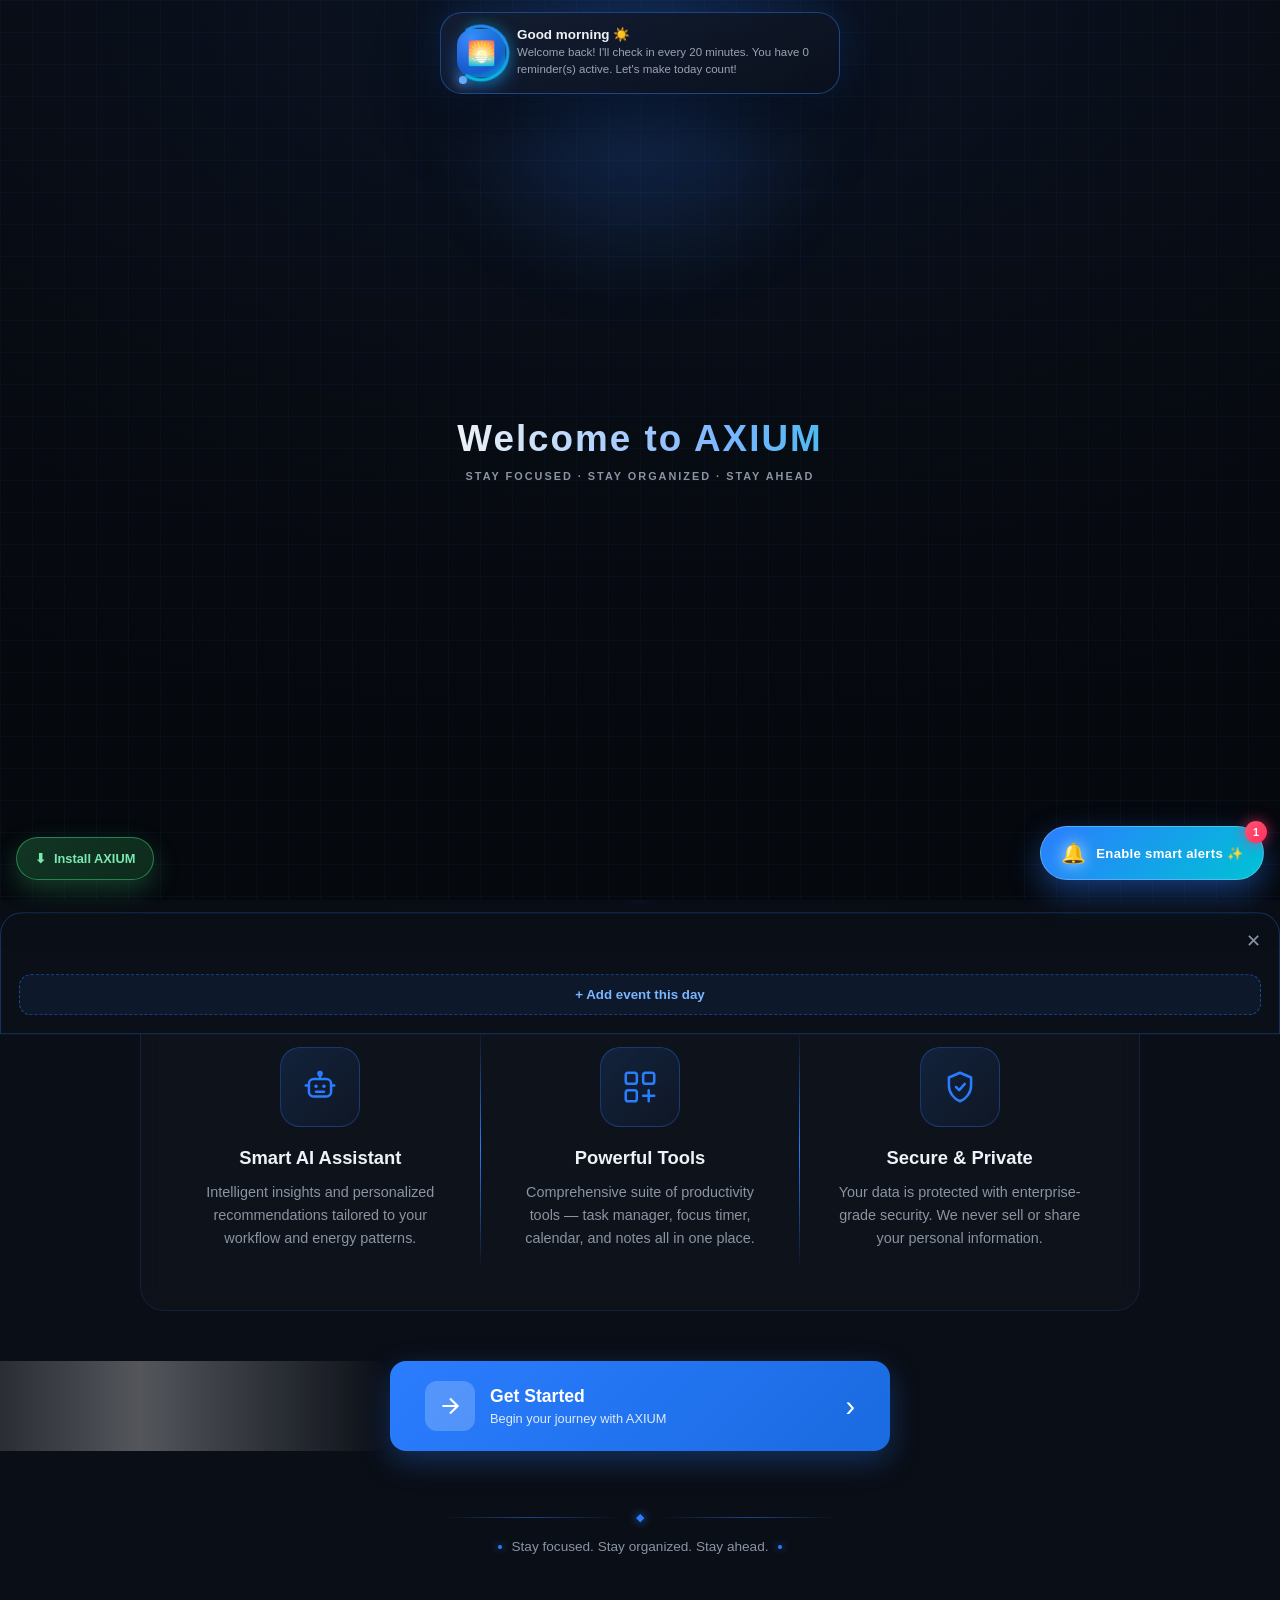
==== index.html @ 7f799159 "Update index.html" ====
<!DOCTYPE html>
<html lang="en" translate="no">
<head>
<meta charset="UTF-8">
 <meta name="google" content="notranslate"> 
<meta name="viewport" content="width=device-width, initial-scale=1.0">
<title>AXIUM</title>
<link rel="stylesheet" href="style.css">
<style>
/* ===== AXIUM PAGES CSS ===== */
.txf,#axCalV2,#axNC,.aiClean,.setp{position:fixed;inset:0;background:#0a0e16;transform:translateX(100%);transition:transform .5s cubic-bezier(.34,1.56,.64,1);overflow-y:auto;padding:0 20px 90px;z-index:860}
.txf.open,#axCalV2.open,#axNC.open,.aiClean.open,.setp.open{transform:none}
.txf-bg,#axCalV2 .cbg,#axNC .nbg,.aiClean-bg,.setbg{position:fixed;inset:0;pointer-events:none;overflow:hidden;z-index:0}
.txf-bg i,#axCalV2 .cbg i,#axNC .nbg i,.setbg i{position:absolute;border-radius:50%;filter:blur(70px);opacity:.4}
.txf-bg .b1,#axCalV2 .cbg .b1,#axNC .nbg .b1,.setbg .b1{width:340px;height:340px;background:#1a4d8f;top:-80px;left:-80px}
.txf-bg .b2,#axCalV2 .cbg .b2,#axNC .nbg .b2,.setbg .b2{width:300px;height:300px;background:#3a1d6e;bottom:-60px;right:-60px}
.xh,.aiClean-hd{display:flex;justify-content:space-between;align-items:center;gap:10px;padding:20px 0;position:relative;z-index:2}
.xh .bk,.aiClean-bk{width:42px;height:42px;border-radius:14px;background:rgba(255,255,255,.06);border:1px solid rgba(255,255,255,.12);color:#eef2f7;cursor:pointer;font-size:1.2rem}
.xh .bk:hover,.aiClean-bk:hover{background:rgba(43,125,255,.15)}
.xtt{flex:1;display:flex;align-items:center;justify-content:center;gap:8px;color:#eef2f7;font-weight:800;font-size:1.3rem;letter-spacing:1px}
.xtt svg{width:22px;height:22px;filter:drop-shadow(0 0 8px rgba(43,125,255,.6));animation:axSpin 6s linear infinite}
.xtt span{background:linear-gradient(90deg,#fff,#7bb5ff,#fff);background-size:200% auto;-webkit-background-clip:text;background-clip:text;-webkit-text-fill-color:transparent}
.xh .ad{padding:10px 18px;border-radius:14px;border:none;background:linear-gradient(135deg,#2b7dff,#1a6ae0);color:#fff;font-weight:800;cursor:pointer;box-shadow:0 6px 18px rgba(43,125,255,.4)}
.xstats{display:grid;grid-template-columns:repeat(3,1fr);gap:10px;margin-bottom:16px}
.xstats div{background:rgba(255,255,255,.05);border:1px solid rgba(255,255,255,.1);border-radius:16px;padding:12px;text-align:center}
.xstats b{display:block;color:#eef2f7;font-size:1.4rem}
.xstats span{color:#8a94a3;font-size:.68rem}
.xlist,.xi,.xim,.xpc,.xia,.xia button,.xe{position:relative}
.xlist{display:flex;flex-direction:column;gap:10px}
.xi{background:rgba(255,255,255,.05);border:1px solid rgba(255,255,255,.1);border-radius:16px;padding:14px 14px 14px 18px;overflow:hidden}
.xi::before{content:"";position:absolute;left:0;top:0;bottom:0;width:4px}
.xi.p-high::before{background:#ff6b6b}
.xi.p-medium::before{background:#ffb443}
.xi.p-low::before{background:#3fd67a}
.xi.done{opacity:.55}
.xi.done .xt{text-decoration:line-through;color:#8a94a3}
.xir{display:flex;align-items:center;gap:10px}
.xck{width:24px;height:24px;border-radius:50%;border:2px solid rgba(160,175,195,.5);flex:0 0 24px;cursor:pointer;display:flex;align-items:center;justify-content:center}
.xi.done .xck{background:#2b7dff;border-color:#2b7dff}
.xck svg{width:13px;height:13px;color:#fff;opacity:0}
.xi.done .xck svg{opacity:1}
.xt{flex:1;color:#eef2f7;font-weight:600;font-size:.95rem}
.xim{display:flex;gap:8px;margin-top:8px;padding-left:34px;font-size:.7rem;color:#8a94a3;flex-wrap:wrap}
.xpc{padding:2px 9px;border-radius:10px;font-weight:700}
.xpc.high{background:rgba(255,107,107,.18);color:#ff6b6b}
.xpc.medium{background:rgba(255,180,67,.18);color:#ffb443}
.xpc.low{background:rgba(63,214,122,.18);color:#3fd67a}
.xia{position:absolute;top:10px;right:10px;display:flex;gap:4px}
.xia button{width:26px;height:26px;border-radius:8px;border:none;background:rgba(255,255,255,.08);color:#8a94a3;cursor:pointer;font-size:.75rem}
.xe{padding:26px;text-align:center;color:#8a94a3;border:1px dashed rgba(255,255,255,.15);border-radius:16px;font-size:.85rem}
.xe b{display:block;font-size:2rem;margin-bottom:8px}
.xm{position:fixed;inset:0;z-index:940;background:rgba(0,0,0,.7);display:flex;align-items:center;justify-content:center;opacity:0;pointer-events:none;transition:.3s}
.xm.open{opacity:1;pointer-events:auto}
.xm .mm{width:min(440px,94vw);max-height:86vh;overflow-y:auto;background:#0b1018;border:1px solid rgba(43,125,255,.35);border-radius:20px;padding:22px;display:flex;flex-direction:column;gap:12px}
.xm label{font-size:.7rem;color:#8a94a3;font-weight:700;text-transform:uppercase}
.xm input,.xm textarea{width:100%;padding:12px;border-radius:12px;border:1px solid rgba(255,255,255,.1);background:rgba(255,255,255,.05);color:#eef2f7;outline:none;font-family:inherit}
.xm textarea{min-height:70px;resize:vertical}
.xm .pr{display:flex;gap:8px}
.xm .pr button{flex:1;padding:10px;border-radius:12px;border:1px solid rgba(255,255,255,.1);background:rgba(255,255,255,.04);color:#8a94a3;font-weight:700;cursor:pointer}
.xm .pr button.on[data-p="high"]{background:rgba(255,107,107,.25);color:#ff6b6b;border-color:#ff6b6b}
.xm .pr button.on[data-p="medium"]{background:rgba(255,180,67,.25);color:#ffb443;border-color:#ffb443}
.xm .pr button.on[data-p="low"]{background:rgba(63,214,122,.25);color:#3fd67a;border-color:#3fd67a}
.xm .ma{display:flex;gap:10px}
.xm .ma button{flex:1;padding:13px;border-radius:12px;border:none;font-weight:800;cursor:pointer}
.xm .ma .cv{background:rgba(255,255,255,.06);color:#8a94a3}
.xm .ma .sv{background:linear-gradient(135deg,#2b7dff,#1a6ae0);color:#fff}
#axCalV2{z-index:870}
#axCalV2>*{position:relative;z-index:2}
#axCalV2 .views{display:flex;gap:6px;background:rgba(255,255,255,.05);border:1px solid rgba(255,255,255,.1);border-radius:14px;padding:4px;margin-bottom:12px}
#axCalV2 .views button{flex:1;padding:8px;border-radius:10px;border:none;background:transparent;color:#8a94a3;font-weight:700;font-size:.78rem;cursor:pointer}
#axCalV2 .views button.on{background:linear-gradient(135deg,#2b7dff,#1a6ae0);color:#fff}
#axCalV2 .week{display:flex;gap:6px;margin-bottom:14px}
#axCalV2 .week div{flex:1;text-align:center;padding:9px 2px;border-radius:12px;background:rgba(255,255,255,.04);border:1px solid rgba(255,255,255,.08);cursor:pointer}
#axCalV2 .week div.tw{border-color:#2b7dff}
#axCalV2 .week b{display:block;color:#eef2f7;font-size:.9rem;font-weight:800}
#axCalV2 .week span{color:#8a94a3;font-size:.6rem;text-transform:uppercase}
#axCalV2 .nav{display:flex;justify-content:space-between;align-items:center;margin:10px 0}
#axCalV2 .nav button{width:36px;height:36px;border-radius:10px;border:1px solid rgba(255,255,255,.12);background:rgba(255,255,255,.05);color:#eef2f7;cursor:pointer;font-size:1rem}
#axCalV2 .nav h3{color:#eef2f7;font-size:1.05rem;font-weight:800}
#axCalV2 .wh{display:grid;grid-template-columns:repeat(7,1fr);gap:6px;margin-bottom:6px}
#axCalV2 .wh span{text-align:center;color:#8a94a3;font-size:.65rem;font-weight:700}
#axCalV2 .grid{display:grid;grid-template-columns:repeat(7,1fr);gap:6px;margin-bottom:16px}
#axCalV2 .day{aspect-ratio:1;border-radius:12px;background:rgba(255,255,255,.04);border:1px solid rgba(255,255,255,.08);display:flex;flex-direction:column;align-items:center;justify-content:center;cursor:pointer;overflow:hidden}
#axCalV2 .day.blank{background:transparent;border-color:transparent;cursor:default}
#axCalV2 .day .num{color:#eef2f7;font-size:.85rem;font-weight:700}
#axCalV2 .day.today{border-color:#2b7dff;box-shadow:0 0 0 2px rgba(43,125,255,.5)}
#axCalV2 .day.today .num{color:#7bb5ff}
#axCalV2 .day .dots{display:flex;gap:2px;margin-top:3px}
#axCalV2 .day .dots i{width:4px;height:4px;border-radius:50%}
#axCalV2 .ag{display:flex;flex-direction:column;gap:8px}
#axCalV2 .ev{display:flex;align-items:center;gap:10px;background:rgba(255,255,255,.05);border:1px solid rgba(255,255,255,.08);border-radius:14px;padding:12px}
#axCalV2 .ev .tm{color:#8a94a3;font-size:.7rem;font-weight:700;min-width:44px}
#axCalV2 .ev .ti{flex:1;color:#eef2f7;font-size:.88rem;font-weight:600}
#axCalV2 .ev .dl{background:none;border:none;color:#8a94a3;cursor:pointer;font-size:.8rem}
#axCalV2 .empty{padding:22px;text-align:center;color:#8a94a3;border:1px dashed rgba(255,255,255,.12);border-radius:14px;font-size:.82rem}
#axCalV2Sh{position:fixed;left:0;right:0;bottom:0;z-index:950;background:#0b1018;border:1px solid rgba(43,125,255,.3);border-radius:22px 22px 0 0;padding:18px;max-height:70vh;overflow-y:auto;transform:translateY(110%);transition:transform .45s cubic-bezier(.34,1.56,.64,1)}
#axCalV2Sh.open{transform:none}
#axCalV2Sh .h{display:flex;justify-content:space-between;align-items:center;margin-bottom:12px}
#axCalV2Sh .h h4{color:#eef2f7;font-size:1rem;font-weight:800}
#axCalV2Sh .h button{background:none;border:none;color:#8a94a3;font-size:1.1rem;cursor:pointer}
#axCalV2Sh .add{width:100%;margin-top:10px;padding:12px;border-radius:12px;border:1px dashed rgba(43,125,255,.5);background:rgba(43,125,255,.08);color:#7bb5ff;font-weight:700;cursor:pointer}
#axCalV2Mo{position:fixed;inset:0;z-index:960;background:rgba(0,0,0,.7);display:flex;align-items:center;justify-content:center;opacity:0;pointer-events:none;transition:.3s}
#axCalV2Mo.open{opacity:1;pointer-events:auto}
#axCalV2Mo .mm{width:min(440px,94vw);max-height:86vh;overflow-y:auto;background:#0b1018;border:1px solid rgba(43,125,255,.35);border-radius:20px;padding:22px;display:flex;flex-direction:column;gap:12px}
#axCalV2Mo label{font-size:.7rem;color:#8a94a3;font-weight:700;text-transform:uppercase}
#axCalV2Mo input,#axCalV2Mo textarea{width:100%;padding:12px;border-radius:12px;border:1px solid rgba(255,255,255,.1);background:rgba(255,255,255,.05);color:#eef2f7;outline:none;font-family:inherit}
#axCalV2Mo textarea{min-height:60px;resize:vertical}
#axCalV2Mo .ty{display:flex;gap:6px;flex-wrap:wrap}
#axCalV2Mo .ty button{padding:8px 12px;border-radius:12px;border:1px solid rgba(255,255,255,.1);background:rgba(255,255,255,.04);color:#8a94a3;font-size:.72rem;font-weight:700;cursor:pointer}
#axCalV2Mo .ma{display:flex;gap:10px}
#axCalV2Mo .ma button{flex:1;padding:13px;border-radius:12px;border:none;font-weight:800;cursor:pointer}
#axCalV2Mo .ma .cv{background:rgba(255,255,255,.06);color:#8a94a3}
#axCalV2Mo .ma .sv{background:linear-gradient(135deg,#2b7dff,#1a6ae0);color:#fff}
#axNC{z-index:870}
#axNC>*{position:relative;z-index:2}
#axNC .grid{display:grid;grid-template-columns:repeat(2,1fr);gap:12px}
.ncc{background:rgba(255,255,255,.04);border:1px solid rgba(255,255,255,.08);border-radius:16px;padding:16px 16px 14px;overflow:hidden;cursor:pointer}
.ncc::before{content:"";position:absolute;left:0;top:0;bottom:0;width:4px;background:var(--nc)}
.ncc .nt{color:#eef2f7;font-weight:700;font-size:.95rem;margin-bottom:8px}
.ncc .nx{color:#aeb8c5;font-size:.8rem;line-height:1.55;white-space:pre-wrap;word-break:break-word;max-height:78px;overflow:hidden}
.ncc .nd{color:#8a94a3;font-size:.62rem;margin-top:12px;display:flex;justify-content:space-between;align-items:center}
.ncc .acts{display:flex;gap:4px}
.ncc .acts button{background:none;border:none;cursor:pointer;font-size:.8rem}
.ncc .pin{position:absolute;top:8px;right:8px;font-size:.9rem;opacity:0}
.ncc.pinned .pin{opacity:1}
#axNC .nempty{grid-column:1/-1;padding:40px 20px;text-align:center;color:#8a94a3;border:1px dashed rgba(255,255,255,.12);border-radius:16px;font-size:.85rem}
#axNCm{position:fixed;inset:0;z-index:960;background:rgba(0,0,0,.7);display:flex;align-items:center;justify-content:center;opacity:0;pointer-events:none;transition:.3s}
#axNCm.open{opacity:1;pointer-events:auto}
#axNCm .mm{width:min(440px,94vw);max-height:86vh;overflow-y:auto;background:#0b1018;border:1px solid rgba(43,125,255,.35);border-radius:20px;padding:22px;display:flex;flex-direction:column;gap:12px}
#axNCm label{font-size:.7rem;color:#8a94a3;font-weight:700;text-transform:uppercase}
#axNCm input,#axNCm textarea{width:100%;padding:12px;border-radius:12px;border:1px solid rgba(255,255,255,.1);background:rgba(255,255,255,.05);color:#eef2f7;outline:none;font-family:inherit}
#axNCm textarea{min-height:110px;resize:vertical}
#axNCm .cty{display:flex;gap:6px;flex-wrap:wrap}
#axNCm .cty button{padding:8px 12px;border-radius:12px;border:1px solid rgba(255,255,255,.1);background:rgba(255,255,255,.04);color:#8a94a3;font-size:.7rem;font-weight:700;cursor:pointer}
#axNCm .ma{display:flex;gap:10px}
#axNCm .ma button{flex:1;padding:13px;border-radius:12px;border:none;font-weight:800;cursor:pointer}
#axNCm .ma .cv{background:rgba(255,255,255,.06);color:#8a94a3}
#axNCm .ma .sv{background:linear-gradient(135deg,#2b7dff,#1a6ae0);color:#fff}
.aiClean{z-index:9600;background:radial-gradient(120% 90% at 50% 0%,#0c1424 0%,#070b12 55%,#05080d 100%);display:flex;flex-direction:column;padding:14px 16px;overflow:hidden;transition:transform .3s cubic-bezier(.34,1.56,.64,1)}
.aiClean.open{transform:translateX(0) translateY(var(--kb,0px)) !important}
.aiClean-bg{position:absolute;inset:0;pointer-events:none}
.aiClean>*{position:relative;z-index:2}
.aiClean-bk{flex-shrink:0}
.aiClean-wm{flex:1;text-align:center;font-weight:900;font-size:1.05rem;letter-spacing:4px;background:linear-gradient(90deg,#eef2f7,#4a95ff,#00c2d6,#eef2f7);background-size:220% 100%;-webkit-background-clip:text;-webkit-text-fill-color:transparent;background-clip:text}
.aiClean-bdg{display:flex;align-items:center;gap:5px;padding:5px 10px;border-radius:10px;border:1px solid rgba(63,214,122,.4);background:rgba(63,214,122,.1);color:#3fd67a;font-size:.55rem;font-weight:800;letter-spacing:1px;flex-shrink:0}
.aiClean-bdg i{width:5px;height:5px;border-radius:50%;background:#3fd67a;box-shadow:0 0 8px #3fd67a}
.aiClean-em{position:relative;width:104px;height:104px;margin:10px auto 6px}
.aiClean-halo{position:absolute;inset:-18px;border-radius:50%;background:conic-gradient(from 0deg,transparent 0 68%,rgba(43,125,255,.55) 86%,transparent 100%);filter:blur(6px);animation:ax-spin 4s linear infinite}
.aiClean-ring{position:absolute;inset:-6px;border-radius:50%;border:1.5px dashed rgba(74,149,255,.5);animation:ax-spin 14s linear infinite reverse}
.aiClean-disc{position:absolute;inset:6px;border-radius:50%;background:radial-gradient(circle at 35% 30%,#12203a,#070b12 75%);border:1px solid rgba(43,125,255,.4);box-shadow:inset 0 0 22px rgba(43,125,255,.25),0 0 26px rgba(43,125,255,.35)}
.aiClean-logo{position:absolute;inset:0;display:flex;align-items:center;justify-content:center}
.aiClean-logo svg{width:46px;height:46px;filter:drop-shadow(0 0 10px rgba(43,125,255,.8))}
.aiClean-spark{position:absolute;inset:0;animation:ax-spin 6s linear infinite}
.aiClean-spark i{position:absolute;top:0;left:50%;width:6px;height:6px;margin-left:-3px;border-radius:50%;background:#00c2d6;box-shadow:0 0 10px #00c2d6}
.aiClean-spark.s2 i{background:#b388ff;box-shadow:0 0 10px #b388ff}
@keyframes ax-spin{to{transform:rotate(360deg)}}
.aiClean-tag{text-align:center;color:#8a94a3;font-size:.6rem;font-weight:800;letter-spacing:2.5px;margin-bottom:6px}
.aiClean-chips{display:flex;gap:6px;justify-content:center;margin-bottom:10px}
.aiClean-ch{padding:5px 12px;border-radius:12px;border:1px solid rgba(255,255,255,.12);background:rgba(255,255,255,.04);color:#8a94a3;font-size:.56rem;font-weight:800}
.aiClean-ms{flex:1;overflow-y:auto;display:flex;flex-direction:column;gap:10px;padding:6px 2px 12px}
.aiClean-m{max-width:84%;padding:11px 14px;border-radius:18px;font-size:.86rem;line-height:1.7;color:#eef2f7;animation:pv5msg .45s cubic-bezier(.22,1,.36,1) both}
.aiClean-m.ai{align-self:flex-start;background:linear-gradient(145deg,rgba(43,125,255,.16),rgba(43,125,255,.05));border:1px solid rgba(43,125,255,.3);border-bottom-left-radius:6px}
.aiClean-m.ai::before{content:"";position:absolute;left:0;top:12px;bottom:12px;width:3px;border-radius:3px;background:linear-gradient(#2b7dff,#00c2d6)}
.aiClean-m.me{align-self:flex-end;background:rgba(255,255,255,.1);border:1px solid rgba(255,255,255,.12);border-bottom-right-radius:6px}
.aiClean-m.tp u{display:inline-block;width:7px;height:7px;border-radius:50%;background:#7bb5ff;margin:0 2px}
.aiClean-cd{display:flex;gap:8px;overflow-x:auto;padding-bottom:10px}
.aiClean-c{flex-shrink:0;display:flex;align-items:center;gap:7px;padding:9px 14px;border-radius:16px;border:1px solid rgba(43,125,255,.35);background:linear-gradient(135deg,rgba(43,125,255,.14),rgba(43,125,255,.04));color:#cfe0ff;cursor:pointer;transition:transform .25s,box-shadow .25s}
.aiClean-c:hover{transform:translateY(-3px);box-shadow:0 8px 20px rgba(43,125,255,.3)}
.aiClean-c b{font-size:1rem}.aiClean-c span{font-size:.62rem;font-weight:800}
.aiClean-ib{display:flex;align-items:center;gap:8px;padding:8px 10px 8px 18px;border-radius:26px;background:rgba(255,255,255,.05);position:relative;border:1px solid rgba(43,125,255,.3)}
.aiClean-ib input{flex:1;min-width:0;background:none;border:none;outline:none;color:#eef2f7;font-size:.9rem;padding:9px 4px;font-family:inherit}
.aiClean-sd{width:46px;height:46px;border-radius:50%;border:none;background:linear-gradient(135deg,#4a95ff,#1a6ae0);color:#fff;cursor:pointer;flex-shrink:0;display:flex;align-items:center;justify-content:center;box-shadow:0 0 18px rgba(43,125,255,.5);position:relative;overflow:hidden}
.aiClean-sd svg{width:19px;height:19px;transform:translateX(-1px)}
.aiClean-m bdi{unicode-bidi:isolate}
.aiClean-m[dir="rtl"]{text-align:right}
.aiClean-m[dir="ltr"]{text-align:left}
.aiClean-top{overflow:hidden;max-height:430px;transition:max-height .5s cubic-bezier(.22,1,.36,1),opacity .35s,transform .5s}
.aiClean.collapsed .aiClean-top{max-height:0;opacity:0;transform:translateY(-18px)}
.aiClean-sd .rip{position:absolute;border-radius:50%;background:rgba(255,255,255,.5);transform:scale(0);animation:pv5rip .5s ease-out forwards;pointer-events:none}
@keyframes pv5rip{to{transform:scale(3);opacity:0}}
.xs{width:100%;padding:13px 18px;border-radius:16px;border:1px solid rgba(255,255,255,.1);background:rgba(255,255,255,.05);color:#eef2f7;outline:none;margin-bottom:12px}
.xtabs{display:flex;gap:6px;overflow-x:auto;margin-bottom:14px;padding-bottom:4px}
.xtabs button{padding:8px 16px;border-radius:14px;border:1px solid rgba(255,255,255,.12);background:rgba(255,255,255,.04);color:#8a94a3;font-size:.76rem;font-weight:700;cursor:pointer;white-space:nowrap}
.xtabs button.on{background:linear-gradient(135deg,#2b7dff,#1a6ae0);color:#fff;border-color:transparent}
.xring{position:relative;width:110px;height:110px;margin:4px auto 14px}
.xring::before{content:"";position:absolute;inset:-8px;border-radius:50%;background:conic-gradient(from 0deg,transparent,rgba(43,125,255,.5),transparent);filter:blur(6px);z-index:-1}
.xring svg{width:100%;height:100%;transform:rotate(-90deg);position:relative}
.xring .rb{fill:none;stroke:rgba(255,255,255,.08);stroke-width:7}
.xring .rf{fill:none;stroke:#2b7dff;stroke-width:7;stroke-linecap:round;stroke-dasharray:214;stroke-dashoffset:214;transition:stroke-dashoffset 1s;filter:drop-shadow(0 0 8px rgba(43,125,255,.6))}
.xring .rc{position:absolute;inset:0;display:flex;flex-direction:column;align-items:center;justify-content:center}
.xring .rc b{color:#fff;font-size:1.3rem}
.xring .rc span{color:#8a94a3;font-size:.65rem}
.planCard{align-self:stretch;background:rgba(255,255,255,.04);border:1px solid rgba(43,125,255,.3);border-radius:16px;padding:12px;animation:pv5msg .45s both}
.planHead{color:#eef2f7;font-weight:800;font-size:.9rem;margin-bottom:10px;padding-bottom:8px;border-bottom:1px solid rgba(43,125,255,.25)}
.planDay{border:1px solid rgba(255,255,255,.08);border-radius:12px;margin-bottom:8px;overflow:hidden}
.planDay.peak{border-color:rgba(43,125,255,.5);box-shadow:0 0 14px rgba(43,125,255,.2)}
.pdName{background:rgba(43,125,255,.12);color:#7bb5ff;font-weight:800;font-size:.78rem;padding:6px 10px}
.pdRow{display:grid;grid-template-columns:52px 1fr;gap:8px;padding:6px 10px;border-top:1px dashed rgba(255,255,255,.08);align-items:start}
.pdRow .pdT{color:#8a94a3;font-weight:700;font-size:.7rem;font-variant-numeric:tabular-nums}
.pdRow .pdA{color:#eef2f7;font-size:.78rem;font-weight:600}
.pdRow .pdW{grid-column:2;color:#6b7684;font-size:.66rem}
.planPr{color:#8a94a3;font-size:.7rem;line-height:1.6;margin:8px 0}
.planAsk{background:rgba(63,214,122,.1);border:1px solid rgba(63,214,122,.4);color:#3fd67a;border-radius:12px;padding:8px 10px;font-size:.78rem;font-weight:700}
</style>
</head>
<body>
<div class="welcome-screen" id="welcome-screen">
  <div class="welcome-content">
    <div class="welcome-logo-wrap">
      <svg class="welcome-logo" viewBox="0 0 257 265"><path fill="#2b7dff" d="M156,20 L115,0 L127,25 L0,264 L75,211 L89,185 L197,185 L215,211 L256,211 Z M143,79 L150,90 L161,113 L163,115 L172,134 L174,136 L174,138 L179,146 L178,147 L120,147 L119,148 L113,148 L108,146 Z"/></svg>
      <div class="logo-rings"><span class="ring ring-1"></span><span class="ring ring-2"></span><span class="ring ring-3"></span></div>
    </div>
    <h1 class="welcome-title">AXIUM</h1>
    <div class="welcome-divider"></div>
    <p class="welcome-subtitle">AI-Powered Productivity</p>
    <div class="welcome-loader">
      <div class="loader-track"><div class="loader-fill" id="loader-fill"></div></div>
      <span class="loader-percent" id="loader-percent">0%</span>
    </div>
  </div>
</div>

<div class="flash" id="flash"></div>
<div class="glow-border" id="glow-border"></div>
<div class="orbit-container" id="orbit-container"><span class="orbit-dot"></span><span class="orbit-dot"></span><span class="orbit-dot"></span><span class="orbit-dot"></span></div>
<div class="corner-accent corner-tl"></div><div class="corner-accent corner-tr"></div>
<div class="corner-accent corner-bl"></div><div class="corner-accent corner-br"></div>

<div class="dashboard-bg" id="dashboard-bg">
  <div class="blur-card wide"></div><div class="blur-card tall"></div>
  <div class="blur-card"></div><div class="blur-card"></div>
  <div class="blur-card wide"></div><div class="blur-card"></div>
  <div class="blur-card"></div><div class="blur-card wide"></div>
</div>

<section class="hero" id="hero">
  <div class="logo">
    <svg class="logo-mark" viewBox="0 0 257 265"><path fill="#2b7dff" d="M156,20 L115,0 L127,25 L0,264 L75,211 L89,185 L197,185 L215,211 L256,211 Z M143,79 L150,90 L161,113 L163,115 L172,134 L174,136 L174,138 L179,146 L178,147 L120,147 L119,148 L113,148 L108,146 Z"/></svg>
    <h1 class="logo-text">AXIUM</h1>
    <div class="logo-underline"><span class="u-comet"></span><span class="u-comet c2"></span></div>
  </div>
  <div class="eyebrow-badge"><span class="badge-dot"></span>AI-POWERED PRODUCTIVITY PLATFORM</div>
  <h2 class="hero-title">Grow with <span class="highlight">AXIUM</span></h2>
  <p class="hero-desc">AXIUM is your all-in-one platform to manage tasks, energy, and life. Smart tools, AI assistant, and powerful features help you stay focused, organized, and one step ahead every day.</p>
  <p class="hero-desc">Whether you're planning a busy week, tracking your energy levels, or just trying to build better habits, AXIUM brings everything into one clean, intelligent workspace — so nothing falls through the cracks.</p>
  <p class="hero-desc">Built for professionals, students, and creators who value their time and mental clarity. AXIUM adapts to your natural rhythm, learns your patterns, and helps you achieve more with less stress.</p>
  <p class="hero-desc">From morning routines to evening reviews, from deep focus sessions to quick check-ins — AXIUM is with you every step of the way, quietly organizing your world so you can focus on what truly matters.</p>
  <div class="deco-divider"><span class="deco-dot"></span><span class="deco-line"></span><span class="deco-diamond">◆</span><span class="deco-line"></span><span class="deco-dot"></span></div>
  <div class="features">
    <div class="feature">
      <div class="icon-circle"><svg viewBox="0 0 24 24" fill="none" stroke="currentColor" stroke-width="1.5"><path d="M12 3 C8.5 3 6 5.5 6 8.5 C6 9.5 6.2 10.4 6.6 11.2 C5 12 4 13.5 4 15.2 C4 16.8 4.9 18.2 6.3 18.9 C6.1 19.4 6 19.9 6 20.4 C6 21.3 6.7 22 7.6 22 C8.3 22 8.9 21.6 9.2 21 C9.8 21.6 10.8 22 12 22 C13.2 22 14.2 21.6 14.8 21 C15.1 21.6 15.7 22 16.4 22 C17.3 22 18 21.3 18 20.4 C18 19.9 17.9 19.4 17.7 18.9 C19.1 18.2 20 16.8 20 15.2 C20 13.5 19 12 17.4 11.2 C17.8 10.4 18 9.5 18 8.5 C18 5.5 15.5 3 12 3 Z" fill="rgba(43,125,255,0.1)"/><circle cx="9.5" cy="9" r="1.2" fill="currentColor"/><circle cx="14.5" cy="9" r="1.2" fill="currentColor"/><circle cx="12" cy="13" r="1.2" fill="currentColor"/><circle cx="9.5" cy="16.5" r="1.2" fill="currentColor"/><circle cx="14.5" cy="16.5" r="1.2" fill="currentColor"/></svg></div>
      <h3>Smart AI Assistant</h3><p>Intelligent insights and personalized recommendations tailored to your workflow and energy patterns.</p>
    </div>
    <div class="feature-divider"></div>
    <div class="feature">
      <div class="icon-circle"><svg viewBox="0 0 24 24" fill="none" stroke="currentColor" stroke-width="1.5"><path d="M12 8.5 C10.1 8.5 8.5 10.1 8.5 12 C8.5 13.9 10.1 15.5 12 15.5 C13.9 15.5 15.5 13.9 15.5 12 C15.5 10.1 13.9 8.5 12 8.5 Z" fill="rgba(43,125,255,0.1)"/><circle cx="12" cy="12" r="2" stroke-width="1.2"/><path d="M12 6.5 V4.5 M12 19.5 V17.5 M6.5 12 H4.5 M19.5 12 H17.5"/></svg></div>
      <h3>Powerful Tools</h3><p>Comprehensive suite of productivity tools — task manager, focus timer, calendar, and notes all in one place.</p>
    </div>
    <div class="feature-divider"></div>
    <div class="feature">
      <div class="icon-circle"><svg viewBox="0 0 24 24" fill="none" stroke="currentColor" stroke-width="1.5"><path d="M12 2.5 L19.5 6 V12 C19.5 16.8 16.3 20.2 12 21.8 C7.7 20.2 4.5 16.8 4.5 12 V6 Z" fill="rgba(43,125,255,0.1)"/><rect x="9" y="11.5" width="6" height="4.5" rx="1" stroke-width="1.3"/></svg></div>
      <h3>Secure & Private</h3><p>Your data is protected with enterprise-grade security. We never sell or share your personal information.</p>
    </div>
  </div>
  <button class="hero-btn" id="enter-dashboard">
    <span class="btn-icon-box"><svg viewBox="0 0 24 24" fill="none" stroke="currentColor" stroke-width="2"><path d="M5 12h14M12 5l7 7-7 7"/></svg></span>
    <span class="btn-text"><span class="btn-title">Get Started</span><span class="btn-sub">Begin your journey with AXIUM</span></span>
    <span class="arrow">›</span>
  </button>
  <div class="hero-footer"><span class="line"></span><span class="diamond">◆</span><span class="line"></span></div>
  <p class="footer-text"><span class="deco-dot small"></span>Stay focused. Stay organized. Stay ahead.<span class="deco-dot small"></span></p>
</section>

<section class="dashboard" id="dashboard">
  <div class="nebula-bg">
    <div class="nebula"></div>
    <span class="bokeh b1"></span><span class="bokeh b2"></span><span class="bokeh b3"></span>
    <span class="bokeh b4"></span><span class="bokeh b5"></span><span class="bokeh b6"></span>
    <span class="shoot s1"></span><span class="shoot s2"></span>
  </div>

  <nav class="rail" id="rail">
    <button class="rail-item active"><svg viewBox="0 0 24 24" fill="none" stroke="currentColor" stroke-width="2"><path d="M3 11l9-8 9 8"/><path d="M5 10v10h14V10"/></svg><span class="rail-label">Home</span></button>
    <button class="rail-item"><svg viewBox="0 0 24 24" fill="none" stroke="currentColor" stroke-width="2"><rect x="4" y="5" width="16" height="16" rx="2"/><path d="M9 3v4M15 3v4"/></svg><span class="rail-label">Tasks</span></button>
    <button class="rail-item"><svg viewBox="0 0 24 24" fill="none" stroke="currentColor" stroke-width="2"><rect x="3" y="4" width="18" height="17" rx="2"/><path d="M3 9h18"/></svg><span class="rail-label">Cal</span></button>
    <button class="rail-item"><svg viewBox="0 0 24 24" fill="none" stroke="currentColor" stroke-width="2"><circle cx="12" cy="12" r="9"/><path d="M9 10h.01M15 10h.01M9 15c.8.7 1.9 1 3 1s2.2-.3 3-1"/></svg><span class="rail-label">AI</span></button>
    <button class="rail-item"><svg viewBox="0 0 24 24" fill="none" stroke="currentColor" stroke-width="2"><circle cx="12" cy="12" r="3"/><path d="M12 1v6m0 10v6M4.2 4.2l4.3 4.3m7 7l4.3 4.3M1 12h6m10 0h6M4.2 19.8l4.3-4.3m7-7l4.3-4.3"/></svg><span class="rail-label">Set</span></button>
  </nav>

  <div class="dash-main">
    <div class="top-bar">
      <svg class="top-logo" viewBox="0 0 257 265"><path fill="#2b7dff" d="M156,20 L115,0 L127,25 L0,264 L75,211 L89,185 L197,185 L215,211 L256,211 Z M143,79 L150,90 L161,113 L163,115 L172,134 L174,136 L174,138 L179,146 L178,147 L120,147 L119,148 L113,148 L108,146 Z"/></svg>
      <span class="top-brand">AXIUM</span>
      <div class="top-actions">
        <button class="icon-btn" id="notif-btn"><svg viewBox="0 0 24 24" fill="none" stroke="currentColor" stroke-width="2"><path d="M18 8a6 6 0 0 0-12 0c0 7-3 9-3 9h18s-3-2-3-9"/></svg><span class="notif-badge">3</span></button>
        <button class="icon-btn" id="menu-btn"><svg viewBox="0 0 24 24" fill="none" stroke="currentColor" stroke-width="2"><line x1="3" y1="6" x2="21" y2="6"/><line x1="3" y1="12" x2="21" y2="12"/><line x1="3" y1="18" x2="21" y2="18"/></svg></button>
      </div>
    </div>

    <div class="greet-banner">
      <div class="gb-left">
        <div class="live-row"><span class="live-badge"><span class="live-dot"></span>LIVE</span><span class="live-clock" id="live-clock">00:00:00</span></div>
        <div class="typewriter"><h1><span id="type-text"></span><span class="cursor"></span></h1></div>
      </div>
      <div class="gb-right">
        <div class="energy-score"><div class="es-ring"></div><span class="es-num" id="energy-score">0%</span></div>
        <span class="es-label">Energy</span>
      </div>
    </div>

    <div class="split">
      <div class="cube-outer"><div class="cube-section"><div class="cube-card" id="cube-card">
        <div class="cube-grid"></div><div class="cube-shine"></div>
        <span class="cube-particle p1"></span><span class="cube-particle p2"></span><span class="cube-particle p3"></span>
        <span class="cube-particle p4"></span><span class="cube-particle p5"></span><span class="cube-particle p6"></span>
        <div class="cube-header">
          <div class="cube-logo"><svg viewBox="0 0 257 265"><path fill="#2b7dff" d="M156,20 L115,0 L127,25 L0,264 L75,211 L89,185 L197,185 L215,211 L256,211 Z"/></svg><div><span class="cube-brand">AXIUM</span><span class="cube-tag">GROWTH ANALYTICS</span></div></div>
          <div class="cube-badge">▲ +24%</div>
        </div>
        <div class="bars-3d">
          <div class="bar3d"><span class="bar-val">12</span></div>
          <div class="bar3d"><span class="bar-val">18</span></div>
          <div class="bar3d violet"><span class="bar-val">26</span></div>
          <div class="bar3d"><span class="bar-val">34</span></div>
          <div class="bar3d violet"><span class="bar-val">30</span></div>
          <div class="bar3d"><span class="bar-val">45</span></div>
          <div class="bar3d violet"><span class="bar-val">42</span></div>
          <div class="bar3d"><span class="bar-val">58</span></div>
          <div class="bar3d"><span class="bar-val">74</span></div>
          <svg class="growth-arrow" viewBox="0 0 400 150" preserveAspectRatio="none"><path id="arrow-path" d="M20,132 L90,106 L150,116 L210,76 L270,86 L338,36 L358,26"/></svg>
        </div>
        <div class="cube-axis"><span>M</span><span>T</span><span>W</span><span>T</span><span>F</span><span>S</span><span>S</span><span>M</span><span>T</span></div>
        <div class="cube-footer">
          <div class="cube-stat"><b id="cube-score">0</b><span>Weekly Score</span></div>
          <div class="cube-legend"><span><i class="lg-blue"></i>Energy</span><span><i class="lg-violet"></i>Focus</span></div>
        </div>
      </div></div></div>

      <div class="energy-col">
        <div class="cell c-blue"><div class="cell-icon">✅</div><div class="cell-info"><span class="cell-num" id="stat-tasks">0</span><span class="cell-label">Tasks Done</span></div><div class="cell-bar"><div class="cell-fill" id="cf1"></div></div></div>
        <div class="cell c-violet"><div class="cell-icon">⏱️</div><div class="cell-info"><span class="cell-num" id="stat-focus">0h</span><span class="cell-label">Focus</span></div><div class="cell-bar"><div class="cell-fill" id="cf2"></div></div></div>
        <div class="cell c-orange"><div class="cell-icon">🔥</div><div class="cell-info"><span class="cell-num" id="stat-streak">0</span><span class="cell-label">Streak</span></div><div class="cell-bar"><div class="cell-fill" id="cf3"></div></div></div>
      </div>
    </div>

    <div class="two-col">
      <div class="e-card tasks-card">
        <div class="gc-title">Today's Tasks <span class="gc-count">3 left</span></div>
        <div class="task-row done"><div class="task-check"><svg viewBox="0 0 24 24" fill="none" stroke="currentColor" stroke-width="3"><path d="M20 6L9 17l-5-5"/></svg></div><span class="task-text">Morning workout</span><span class="task-time">7:00</span></div>
        <div class="task-row"><div class="task-check"><svg viewBox="0 0 24 24" fill="none" stroke="currentColor" stroke-width="3"><path d="M20 6L9 17l-5-5"/></svg></div><span class="task-text">AXIUM design</span><span class="task-time">10:00</span></div>
        <div class="task-row"><div class="task-check"><svg viewBox="0 0 24 24" fill="none" stroke="currentColor" stroke-width="3"><path d="M20 6L9 17l-5-5"/></svg></div><span class="task-text">Client emails</span><span class="task-time">2:00</span></div>
        <div class="task-row"><div class="task-check"><svg viewBox="0 0 24 24" fill="none" stroke="currentColor" stroke-width="3"><path d="M20 6L9 17l-5-5"/></svg></div><span class="task-text">Read 20 pages</span><span class="task-time">9:00</span></div>
      </div>
      <div class="e-card focus-card">
        <div class="gc-title">Focus Timer</div>
        <div class="focus-mini">
          <div class="focus-ring-wrap"><svg viewBox="0 0 100 100"><circle class="focus-bg" cx="50" cy="50" r="42"/><circle class="focus-fill" id="focus-fill" cx="50" cy="50" r="42"/></svg><span class="focus-time">25:00</span></div>
          <button class="focus-btn" id="focus-play">▶ Start</button>
        </div>
      </div>
    </div>

    <div class="qa-row reveal reveal-up">
      <button class="qa-chip"><span>➕</span> New Task</button>
      <button class="qa-chip"><span>⏱️</span> Start Focus</button>
      <button class="qa-chip"><span>📝</span> Add Note</button>
      <button class="qa-chip"><span>💬</span> AI Chat</button>
      <button class="qa-chip"><span>🎧</span> Focus Sounds</button>
      <button class="qa-chip"><span>🥤</span> Log Water</button>
    </div>

    <div class="sec-title reveal reveal-left"><span class="st-dot"></span><h3>Energy This Week</h3><span class="st-line"></span></div>
    <div class="e-card week-chart reveal reveal-right">
      <div class="wc-head"><span class="wc-title">📊 Weekly Energy</span><span class="wc-avg">Avg <b id="wc-avg">0%</b></span></div>
      <div class="wchart">
        <div class="wbar" style="--h:45%"><span class="wv">45</span><span class="wl">M</span></div>
        <div class="wbar" style="--h:62%"><span class="wv">62</span><span class="wl">T</span></div>
        <div class="wbar" style="--h:50%"><span class="wv">50</span><span class="wl">W</span></div>
        <div class="wbar hot" style="--h:88%"><span class="wv">88</span><span class="wl">T</span></div>
        <div class="wbar" style="--h:70%"><span class="wv">70</span><span class="wl">F</span></div>
        <div class="wbar" style="--h:38%"><span class="wv">38</span><span class="wl">S</span></div>
        <div class="wbar" style="--h:55%"><span class="wv">55</span><span class="wl">S</span></div>
      </div>
    </div>

    <div class="sec-title reveal reveal-left"><span class="st-dot"></span><h3>Habit Tracker</h3><span class="st-line"></span></div>
    <div class="e-card habits reveal reveal-left">
      <div class="hb-head"><span>🎯 Consistency</span><span class="hb-note">Last 5 weeks</span></div>
      <div class="heat stagger">
        <i class="hq low"></i><i class="hq on"></i><i class="hq mid"></i><i class="hq on"></i><i class="hq low"></i><i class="hq off"></i><i class="hq mid"></i>
        <i class="hq on"></i><i class="hq on"></i><i class="hq mid"></i><i class="hq on"></i><i class="hq on"></i><i class="hq low"></i><i class="hq off"></i>
        <i class="hq mid"></i><i class="hq on"></i><i class="hq on"></i><i class="hq on"></i><i class="hq mid"></i><i class="hq on"></i><i class="hq low"></i>
        <i class="hq on"></i><i class="hq mid"></i><i class="hq on"></i><i class="hq low"></i><i class="hq on"></i><i class="hq on"></i><i class="hq mid"></i>
        <i class="hq on"></i><i class="hq on"></i><i class="hq mid"></i><i class="hq on"></i><i class="hq on"></i><i class="hq on"></i><i class="hq on"></i>
      </div>
      <div class="heat-legend"><span>Less</span><i class="hq off"></i><i class="hq low"></i><i class="hq mid"></i><i class="hq on"></i><span>More</span></div>
    </div>

    <div class="sec-title reveal reveal-right"><span class="st-dot"></span><h3>Today's Schedule</h3><span class="st-line"></span></div>
    <div class="e-card schedule reveal reveal-right">
      <div class="tl stagger">
        <div class="tl-row"><span class="tl-time">09:00</span><span class="tl-dot d-blue"></span><div class="tl-body"><b>Deep Work</b><span>AXIUM dashboard design</span></div></div>
        <div class="tl-row"><span class="tl-time">11:30</span><span class="tl-dot d-green"></span><div class="tl-body"><b>Workout</b><span>Strength training</span></div></div>
        <div class="tl-row"><span class="tl-time">14:00</span><span class="tl-dot d-violet"></span><div class="tl-body"><b>Meetings</b><span>Client sync & reviews</span></div></div>
        <div class="tl-row"><span class="tl-time">17:00</span><span class="tl-dot d-orange"></span><div class="tl-body"><b>Learning</b><span>Read + course module</span></div></div>
        <div class="tl-row"><span class="tl-time">21:00</span><span class="tl-dot d-cyan"></span><div class="tl-body"><b>Wind Down</b><span>Journal + plan tomorrow</span></div></div>
      </div>
    </div>

    <div class="sec-title reveal reveal-left"><span class="st-dot"></span><h3>Active Goals</h3><span class="st-line"></span></div>
    <div class="e-card goals reveal reveal-left">
      <div class="goal"><div class="goal-top"><span>Ship AXIUM v1.1</span><b>70%</b></div><div class="goal-bar"><i class="gb-blue" style="--w:70%"></i></div></div>
      <div class="goal"><div class="goal-top"><span>30-day focus streak</span><b>40%</b></div><div class="goal-bar"><i class="gb-violet" style="--w:40%"></i></div></div>
      <div class="goal"><div class="goal-top"><span>Read 12 books</span><b>58%</b></div><div class="goal-bar"><i class="gb-orange" style="--w:58%"></i></div></div>
    </div>

    <div class="sec-title reveal reveal-right"><span class="st-dot"></span><h3>AI Insights</h3><span class="st-line"></span></div>
    <div class="e-card ai-insights reveal reveal-pop">
      <div class="ai-head"><span class="ai-av">🤖</span><span>AXIUM Coach</span><span class="live-dot"></span></div>
      <p class="ai-text">Your energy peaks between 9–11 AM. I've moved your hardest task there.</p>
      <div class="ai-chips stagger"><button class="ai-chip">Apply suggestions</button><button class="ai-chip">Show my patterns</button></div>
    </div>

    <div class="two-col extra">
      <div class="e-card reveal reveal-left">
        <div class="gc-title">🗒️ Quick Notes</div>
        <div class="note-row stagger" id="note-row">
          <div class="note-line"><span class="note-dot"></span>Idea: weekly review template</div>
          <div class="note-line"><span class="note-dot"></span>Call mom about the weekend</div>
          <div class="note-line"><span class="note-dot"></span>Try 90-min focus blocks</div>
        </div>
      </div>
      <div class="e-card reveal reveal-right">
        <div class="gc-title">🌤️ Conditions</div>
        <div class="wx"><span class="wx-temp">24°</span><span class="wx-city">Tehran · Partly Cloudy</span></div>
        <div class="wx-mini stagger">
          <div class="wxm"><b>💧</b><span>40%</span></div>
          <div class="wxm"><b>🌬️</b><span>12km/h</span></div>
          <div class="wxm"><b>☀️</b><span>UV 3</span></div>
        </div>
      </div>
    </div>

    <div class="sec-title reveal reveal-up"><span class="st-dot"></span><h3>Achievements</h3><span class="st-line"></span></div>
    <div class="e-card achievements reveal reveal-up">
      <div class="badges stagger">
        <div class="badge"><span class="b-ico">🔥</span><span class="b-lbl">12 Streak</span></div>
        <div class="badge"><span class="b-ico">⚡</span><span class="b-lbl">Energy Pro</span></div>
        <div class="badge"><span class="b-ico">🎯</span><span class="b-lbl">100 Tasks</span></div>
        <div class="badge"><span class="b-ico">🧠</span><span class="b-lbl">Focus Master</span></div>
        <div class="badge"><span class="b-ico">🌅</span><span class="b-lbl">Early Bird</span></div>
      </div>
    </div>

    <div class="sec-title reveal reveal-left"><span class="st-dot"></span><h3>Recent Activity</h3><span class="st-line"></span></div>
    <div class="e-card activity reveal reveal-left">
      <div class="feed stagger">
        <div class="feed-row"><span class="f-ico fi-blue">✅</span><div class="f-body"><b>Completed "Morning workout"</b><span>25 min ago</span></div></div>
        <div class="feed-row"><span class="f-ico fi-violet">⏱️</span><div class="f-body"><b>Finished a 25-min focus session</b><span>1 hr ago</span></div></div>
        <div class="feed-row"><span class="f-ico fi-orange">🔥</span><div class="f-body"><b>Streak extended to 12 days</b><span>3 hrs ago</span></div></div>
        <div class="feed-row"><span class="f-ico fi-cyan">🤖</span><div class="f-body"><b>AI rescheduled 2 low-energy tasks</b><span>5 hrs ago</span></div></div>
      </div>
    </div>

    <div class="quote reveal reveal-pop">
      <span class="q-mark">"</span>
      <p>Energy is currency. Spend it on what compounds.</p>
      <span class="q-by">— AXIUM</span>
    </div>
  </div>

  <div class="drawer-overlay" id="drawer-overlay"></div>
  <aside class="drawer" id="drawer">
    <div class="drawer-profile"><div class="drawer-avatar">A</div><div class="drawer-profile-info"><strong>Alireza</strong><span>Pro Plan</span></div></div>
    <nav class="drawer-links">
      <a href="#" class="drawer-link active">🏠 Dashboard</a>
      <a href="#" class="drawer-link">✅ Tasks</a>
      <a href="#" class="drawer-link">🗓️ Calendar</a>
      <a href="#" class="drawer-link">📝 Notes</a>
      <a href="#" class="drawer-link">🤖 AI Assistant</a>
      <a href="#" class="drawer-link">⚙️ Settings</a>
    </nav>
  </aside>

  <div class="notif-panel" id="notif-panel">
    <div class="notif-header"><h3>Notifications</h3><button class="notif-close" id="notif-close">✕</button></div>
    <div class="notif-item"><div class="notif-icon">⏰</div><div class="notif-content"><h4>Focus Reminder</h4><p>Next session in 15 min.</p><span class="notif-time">5 min ago</span></div></div>
    <div class="notif-item"><div class="notif-icon">✅</div><div class="notif-content"><h4>Task Completed</h4><p>"Morning workout" done!</p><span class="notif-time">1 hour ago</span></div></div>
    <div class="notif-item"><div class="notif-icon">🤖</div><div class="notif-content"><h4>AI Insight</h4><p>Energy peaks at 10 AM.</p><span class="notif-time">2 hours ago</span></div></div>
  </div>
</section>

<script src="script.js?v=108"></script>

<!-- ===== UNIFIED AXIUM PAGES (Tasks + Cal + Notes + AI) ===== -->
<script>
(function(){
if(window.__axUnified) return; window.__axUnified=true;
function esc(s){return (s||'').replace(/[&<>"']/g,m=>({'&':'&amp;','<':'&lt;','>':'&gt;','"':'&quot;',"'":'&#39;'}[m]));}
function ls(k,d){try{var v=JSON.parse(localStorage.getItem(k));return v==null?d:v;}catch(e){return d;}}
function sv(k,v){localStorage.setItem(k,JSON.stringify(v));}
function pad2(x){return x<10?'0'+x:''+x;}
function dk2(d){var m=d.getMonth()+1,dd=d.getDate();return d.getFullYear()+'-'+pad2(m)+'-'+pad2(dd);}
function toast(m){var t=document.getElementById('toast');if(!t){t=document.createElement('div');t.id='toast';t.style.cssText='position:fixed;left:50%;bottom:90px;transform:translateX(-50%) translateY(20px);background:rgba(20,26,38,.95);color:#eef2f7;border:1px solid rgba(43,125,255,.4);padding:12px 22px;border-radius:30px;font-size:.85rem;font-weight:700;box-shadow:0 10px 30px rgba(0,0,0,.5);opacity:0;pointer-events:none;transition:all .35s;z-index:9000;';document.body.appendChild(t);}t.textContent=m;requestAnimationFrame(()=>{t.style.opacity='1';t.style.transform='translateX(-50%) translateY(0)';});clearTimeout(t._h);t._h=setTimeout(()=>{t.style.opacity='0';t.style.transform='translateX(-50%) translateY(20px)';},2200);}
function closeAllPages(){
 ['txfin','axCalV2','axCalV2Sh','axCalV2Mo','axNC','axNCm','aiCleanPage','axSetPage'].forEach(id=>{
   var el=document.getElementById(id);if(el)el.classList.remove('open');
 });
 var tp=document.getElementById('ax-tasks-page');if(tp)tp.classList.remove('open');
}
function openPageById(id){
 closeAllPages();
 var dr=document.getElementById('drawer'),dv=document.getElementById('drawer-overlay');
 if(dr)dr.classList.remove('open');if(dv)dv.classList.remove('open');
 var el=document.getElementById(id);
 if(el){
   window.scrollTo({top:0,behavior:'auto'});
   requestAnimationFrame(()=>el.classList.add('open'));
 }
}
function railKeyOf(el){
 if(!el||!el.querySelector)return '';
 var lb=el.querySelector('.rail-label');
 return lb?(lb.textContent||'').trim().toLowerCase():'';
}
function drawerKeyOf(el){return el?(el.textContent||'').trim().toLowerCase():'';}
window.addEventListener('click',function(e){
 var t=e.target;if(!t||!t.closest)return;
 var railEl=t.closest('.rail-item');
 var drawerEl=t.closest('.drawer-link');
 var key='';
 if(railEl)key=railKeyOf(railEl);
 else if(drawerEl)key=drawerKeyOf(drawerEl);
 else return;
 var target=null;
 if(key==='tasks')target='txfin';
 else if(key==='cal'||key.indexOf('calendar')>-1)target='axCalV2';
 else if(key==='notes')target='axNC';
 else if(key==='ai'||key.indexOf('ai assistant')>-1)target='aiCleanPage';
 else if(key==='set'||key.indexOf('settings')>-1)target='axSetPage';
 else if(key==='home'||key.indexOf('dashboard')>-1){closeAllPages();return;}
 else return;
 e.stopImmediatePropagation();
 e.preventDefault();
 if(target)openPageById(target);
},true);
var KEY='axium_tasks';
function loadT(){var a;try{a=JSON.parse(localStorage.getItem(KEY)||'[]');}catch(e){a=[];}if(a.length&&!a[0].id)a=a.map((x,i)=>({id:'t'+Date.now()+'_'+i,title:x.t||'',done:!!x.d,priority:'medium',dueDate:null,notes:'',archived:false}));return a;}
function saveT(a){localStorage.setItem(KEY,JSON.stringify(a));}
var tpg=document.createElement('div');tpg.className='txf';tpg.id='txfin';
tpg.innerHTML='<div class="txf-bg"><i class="b1"></i><i class="b2"></i></div>'+
 '<header class="xh"><button class="bk" id="txf-bk">‹</button><div class="xtt"><svg viewBox="0 0 257 265"><path fill="#2b7dff" d="M156,20 L115,0 L127,25 L0,264 L75,211 L89,185 L197,185 L215,211 L256,211 Z M143,79 L150,90 L161,113 L163,115 L172,134 L174,136 L174,138 L179,146 L178,147 L120,147 L119,148 L113,148 L108,146 Z"/></svg><span>My Tasks</span></div><button class="ad" id="txf-new">+ New</button></header>'+
 '<div class="xring"><svg viewBox="0 0 80 80"><circle class="rb" cx="40" cy="40" r="34"/><circle class="rf" id="txf-rf" cx="40" cy="40" r="34"/></svg><div class="rc"><b id="txf-pc">0%</b><span>completed</span></div></div>'+
 '<input class="xs" id="txf-search" placeholder="🔍 Search tasks...">'+
 '<div class="xtabs"><button class="on" data-f="all">All</button><button data-f="today">Today</button><button data-f="active">Active</button><button data-f="done">Done</button></div>'+
 '<div class="xstats"><div><b id="txf-st">0</b><span>Total</span></div><div><b id="txf-sd">0</b><span>Done</span></div><div><b id="txf-sl">0</b><span>Left</span></div></div>'+
 '<div class="xlist" id="txf-list"></div>';
document.body.appendChild(tpg);
var tm=document.createElement('div');tm.className='xm';tm.id='txfinm';
tm.innerHTML='<div class="mm"><label>Title</label><input id="txf-t"><label>Due date</label><input id="txf-d" type="date"><label>Priority</label><div class="pr"><button data-p="low">Low</button><button class="on" data-p="medium">Medium</button><button data-p="high">High</button></div><label>Notes</label><textarea id="txf-n"></textarea><div class="ma"><button class="cv" id="txf-c">Cancel</button><button class="sv" id="txf-s">Save</button></div></div>';
document.body.appendChild(tm);
var tFilter='all',tQuery='',tEditId=null,tPrio='medium';
function renderT(){
 var a=loadT(),today=new Date().toISOString().slice(0,10);
 var f=a.filter(t=>{if(t.archived)return false;if(tFilter==='today')return !t.done&&t.dueDate===today;if(tFilter==='done')return t.done;if(tFilter==='active')return !t.done;return true;});
 if(tQuery)f=f.filter(t=>(t.title+' '+(t.notes||'')).toLowerCase().indexOf(tQuery)>-1);
 var done=a.filter(t=>t.done&&!t.archived).length,tot=a.filter(t=>!t.archived).length;
 document.getElementById('txf-st').textContent=tot;
 document.getElementById('txf-sd').textContent=done;
 document.getElementById('txf-sl').textContent=tot-done;
 var pct=tot?Math.round(done/tot*100):0;
 document.getElementById('txf-pc').textContent=pct+'%';
 document.getElementById('txf-rf').style.strokeDashoffset=214*(1-pct/100);
 var L=document.getElementById('txf-list');L.innerHTML='';
 if(!f.length){L.innerHTML='<div class="xe"><b>🗂️</b>Nothing here yet.<br>Tap + to create your first task.</div>';return;}
 f.sort((x,y)=>(x.done===y.done)?({high:0,medium:1,low:2}[x.priority]||1)-({high:0,medium:1,low:2}[y.priority]||1):(x.done?1:-1));
 f.forEach(t=>{
  var over=t.dueDate&&!t.done&&t.dueDate<today;
  var el=document.createElement('div');el.className='xi p-'+t.priority+(t.done?' done':'');
  el.innerHTML='<div class="xir"><div class="xck"><svg viewBox="0 0 24 24" fill="none" stroke="currentColor" stroke-width="3"><path d="M20 6L9 17l-5-5"/></svg></div><div class="xt">'+esc(t.title)+'</div></div>'+
   '<div class="xim"><span class="xpc '+t.priority+'">'+t.priority+'</span>'+(t.dueDate?'<span style="'+(over?'color:#ff6b6b;font-weight:800':'')+'">'+(over?'⚠ ':'📅 ')+t.dueDate+'</span>':'')+(t.notes?'<span>📝 '+esc(t.notes.slice(0,26))+'…</span>':'')+'</div>'+
   '<div class="xia"><button data-a="e">✏️</button><button data-a="d">🗑</button></div>';
  el.querySelector('.xck').onclick=()=>{t.done=!t.done;saveT(a);renderT();toast(t.done?'Done ✔':'Undone');};
  el.querySelector('[data-a="e"]').onclick=()=>openTM(t.id);
  el.querySelector('[data-a="d"]').onclick=()=>{var i=a.indexOf(t);if(i>-1){a.splice(i,1);saveT(a);renderT();toast('Deleted 🗑');}};
  L.appendChild(el);
 });
}
function openTM(id){
 var a=loadT(),t=id?a.find(x=>x.id===id):null;
 tEditId=id||null;tPrio=t?t.priority:'medium';
 document.getElementById('txf-t').value=t?t.title:'';
 document.getElementById('txf-d').value=t?(t.dueDate||''):'';
 document.getElementById('txf-n').value=t?(t.notes||''):'';
 tm.querySelectorAll('.pr button').forEach(b=>b.classList.toggle('on',b.dataset.p===tPrio));
 tm.classList.add('open');setTimeout(()=>document.getElementById('txf-t').focus(),120);
}
tm.querySelectorAll('.pr button').forEach(b=>b.onclick=()=>{tm.querySelectorAll('.pr button').forEach(x=>x.classList.remove('on'));b.classList.add('on');tPrio=b.dataset.p;});
document.getElementById('txf-c').onclick=()=>tm.classList.remove('open');
tm.onclick=e=>{if(e.target===tm)tm.classList.remove('open');};
document.getElementById('txf-s').onclick=()=>{
 var title=document.getElementById('txf-t').value.trim();if(!title){toast('Title required ✍️');return;}
 var a=loadT();
 if(tEditId){var t=a.find(x=>x.id===tEditId);if(t){t.title=title;t.dueDate=document.getElementById('txf-d').value||null;t.notes=document.getElementById('txf-n').value.trim();t.priority=tPrio;}toast('Updated ✏️');}
 else{a.unshift({id:'t'+Date.now(),title,done:false,priority:tPrio,dueDate:document.getElementById('txf-d').value||null,notes:document.getElementById('txf-n').value.trim(),archived:false});toast('Added ✅');}
 saveT(a);tm.classList.remove('open');renderT();
};
document.getElementById('txf-bk').onclick=()=>closeAllPages();
document.getElementById('txf-new').onclick=()=>openTM();
document.getElementById('txf-search').oninput=e=>{tQuery=e.target.value.toLowerCase();renderT();};
tpg.querySelectorAll('.xtabs button').forEach(b=>b.onclick=()=>{tpg.querySelectorAll('.xtabs button').forEach(x=>x.classList.remove('on'));b.classList.add('on');tFilter=b.dataset.f;renderT();});
renderT();
var EKEY='axium_events';
var TYPES={work:'#2b7dff',personal:'#3fd67a',focus:'#b388ff',health:'#ffb443',social:'#ff69b4'};
function loadE(){try{var a=JSON.parse(localStorage.getItem(EKEY)||'[]');return Array.isArray(a)?a:[];}catch(e){return[];}}
function saveE(a){localStorage.setItem(EKEY,JSON.stringify(a));}
var cpg=document.createElement('div');cpg.id='axCalV2';
cpg.innerHTML='<div class="cbg"><i class="b1"></i><i class="b2"></i></div>'+
 '<div class="xh"><button class="bk" id="cv-bk">‹</button><div class="xtt"><svg viewBox="0 0 257 265"><path fill="#2b7dff" d="M156,20 L115,0 L127,25 L0,264 L75,211 L89,185 L197,185 L215,211 L256,211 Z M143,79 L150,90 L161,113 L163,115 L172,134 L174,136 L174,138 L179,146 L178,147 L120,147 L119,148 L113,148 L108,146 Z"/></svg><span>Calendar</span></div><button class="ad" id="cv-new">+ Event</button></div>'+
 '<div class="views"><button class="on" data-v="events">📅 Events</button><button data-v="energy">⚡ Energy</button></div>'+
 '<div class="week" id="cv-wk"></div>'+
 '<div class="nav"><button id="cv-pv">‹</button><h3 id="cv-lb"></h3><button id="cv-nx">›</button></div>'+
 '<div class="wh"><span>M</span><span>T</span><span>W</span><span>T</span><span>F</span><span>S</span><span>S</span></div>'+
 '<div class="grid" id="cv-gr"></div>'+
 '<div class="xstats"><div><b id="cv-s1">0</b><span>Events</span></div><div><b id="cv-s2">0</b><span>Done</span></div><div><b id="cv-s3">—</b><span>Busiest</span></div></div>'+
 '<div class="ag" id="cv-ag"></div>';
document.body.appendChild(cpg);
var csh=document.createElement('div');csh.id='axCalV2Sh';
csh.innerHTML='<div class="h"><h4 id="cv-shd"></h4><button id="cv-shx">✕</button></div><div id="cv-shl"></div><button class="add" id="cv-sha">+ Add event this day</button>';
document.body.appendChild(csh);
var cmo=document.createElement('div');cmo.id='axCalV2Mo';
cmo.innerHTML='<div class="mm"><label>Title</label><input id="cv-mt"><label>Date</label><input id="cv-md" type="date"><label>Time</label><input id="cv-mtm" type="time" value="09:00"><label>Type</label><div class="ty" id="cv-mty"></div><label>Notes</label><textarea id="cv-mn"></textarea><div class="ma"><button class="cv" id="cv-mc">Cancel</button><button class="sv" id="cv-ms">Save</button></div></div>';
document.body.appendChild(cmo);
var cur=new Date();cur.setDate(1);
var sel=dk2(new Date()),cView='events',cType='work';
(function(){var mty=cmo.querySelector('#cv-mty');Object.keys(TYPES).forEach(k=>{var b=document.createElement('button');b.dataset.t=k;b.textContent=k;b.onclick=()=>{mty.querySelectorAll('button').forEach(x=>{x.style.borderColor='rgba(255,255,255,.1)';x.style.color='#8a94a3';});b.style.borderColor=TYPES[k];b.style.color=TYPES[k];cType=k;};mty.appendChild(b);});})();
function renderCW(){
 var w=cpg.querySelector('#cv-wk');w.innerHTML='';
 var now=new Date(),off=(now.getDay()+6)%7,mon=new Date(now);mon.setDate(now.getDate()-off);
 for(var i=0;i<7;i++){(i=>{var d=new Date(mon);d.setDate(mon.getDate()+i);var el=document.createElement('div');if(dk2(d)===dk2(new Date()))el.classList.add('tw');el.innerHTML='<span>'+d.toLocaleDateString('en',{weekday:'short'})+'</span><b>'+d.getDate()+'</b>';el.onclick=()=>{sel=dk2(d);openCS(sel);};w.appendChild(el);})(i);}
}
function renderCM(){
 var grid=cpg.querySelector('#cv-gr');grid.innerHTML='';
 cpg.querySelector('#cv-lb').textContent=cur.toLocaleDateString('en',{month:'long',year:'numeric'});
 var y=cur.getFullYear(),m=cur.getMonth(),off=(new Date(y,m,1).getDay()+6)%7,dim=new Date(y,m+1,0).getDate(),evs=loadE();
 for(var i=0;i<off;i++){var bl=document.createElement('div');bl.className='day blank';grid.appendChild(bl);}
 for(i=1;i<=dim;i++){(d=>{
  var ds=dk2(new Date(y,m,d)),cell=document.createElement('div');cell.className='day';
  if(ds===dk2(new Date()))cell.classList.add('today');
  var html='<span class="num">'+d+'</span>';
  if(cView==='events'){var seen={},dots='';evs.forEach(e=>{if(e.date===ds&&!seen[e.type]){seen[e.type]=1;if(Object.keys(seen).length<=3)dots+='<i style="background:'+TYPES[e.type]+'"></i>';}});if(dots)html+='<span class="dots">'+dots+'</span>';}
  cell.innerHTML=html;
  cell.onclick=()=>{sel=ds;openCS(ds);};
  grid.appendChild(cell);
 })(i);}
 var mk=y+'-'+pad2(m+1),me=evs.filter(e=>e.date.indexOf(mk)===0);
 cpg.querySelector('#cv-s1').textContent=me.length;
 cpg.querySelector('#cv-s2').textContent=me.filter(e=>e.done).length;
 var cnt={};me.forEach(e=>{cnt[e.date]=(cnt[e.date]||0)+1;});
 var best=null,bn=0;Object.keys(cnt).forEach(k=>{if(cnt[k]>bn){bn=cnt[k];best=k;}});
 cpg.querySelector('#cv-s3').textContent=best?best.slice(8):'—';
}
function renderCA(){
 var ag=cpg.querySelector('#cv-ag');ag.innerHTML='';
 var evs=loadE().filter(e=>e.date>=dk2(new Date()));
 evs.sort((a,b)=>(a.date+a.time).localeCompare(b.date+b.time));evs=evs.slice(0,7);
 if(!evs.length){ag.innerHTML='<div class="empty">📭 No upcoming events.<br>Tap + Event to plan.</div>';return;}
 evs.forEach(e=>{
  var el=document.createElement('div');el.className='ev';el.style.borderLeft='4px solid '+TYPES[e.type];
  el.innerHTML='<span class="tm">'+esc(e.time)+'</span><span class="ti">'+esc(e.title)+'</span><span style="color:#8a94a3;font-size:.68rem">'+esc(e.date.slice(5))+'</span><button class="dl">🗑</button>';
  el.querySelector('.dl').onclick=()=>{saveE(loadE().filter(x=>x.id!==e.id));renderCM();renderCA();toast('Deleted 🗑');};
  ag.appendChild(el);
 });
}
function openCS(ds){
 sel=ds;
 csh.querySelector('#cv-shd').textContent=new Date(ds).toLocaleDateString('en',{weekday:'long',month:'long',day:'numeric'});
 var L=csh.querySelector('#cv-shl');L.innerHTML='';
 var evs=loadE().filter(e=>e.date===ds);
 if(!evs.length)L.innerHTML='<div class="empty">🌤️ Free day.</div>';
 evs.forEach(e=>{
  var el=document.createElement('div');el.className='ev';el.style.borderLeft='4px solid '+TYPES[e.type];
  el.innerHTML='<span class="tm">'+esc(e.time)+'</span><span class="ti">'+esc(e.title)+'</span><button class="dl">🗑</button>';
  el.querySelector('.dl').onclick=()=>{saveE(loadE().filter(x=>x.id!==e.id));openCS(ds);renderCM();renderCA();toast('Deleted 🗑');};
  L.appendChild(el);
 });
 csh.classList.add('open');
}
function openCMo(date){
 cType='work';
 cmo.querySelector('#cv-mt').value='';
 cmo.querySelector('#cv-md').value=date||sel;
 cmo.querySelector('#cv-mtm').value='09:00';
 cmo.querySelector('#cv-mn').value='';
 cmo.classList.add('open');
}
cpg.querySelector('#cv-bk').onclick=()=>closeAllPages();
cpg.querySelector('#cv-new').onclick=()=>openCMo();
cpg.querySelector('#cv-pv').onclick=()=>{cur.setMonth(cur.getMonth()-1);renderCM();};
cpg.querySelector('#cv-nx').onclick=()=>{cur.setMonth(cur.getMonth()+1);renderCM();};
csh.querySelector('#cv-shx').onclick=()=>csh.classList.remove('open');
csh.querySelector('#cv-sha').onclick=()=>openCMo(sel);
cmo.querySelector('#cv-mc').onclick=()=>cmo.classList.remove('open');
cmo.onclick=e=>{if(e.target===cmo)cmo.classList.remove('open');};
cmo.querySelector('#cv-ms').onclick=()=>{
 var title=cmo.querySelector('#cv-mt').value.trim();
 if(!title){toast('Title required ✍️');return;}
 var a=loadE();
 a.unshift({id:'e'+Date.now(),title,date:cmo.querySelector('#cv-md').value||sel,time:cmo.querySelector('#cv-mtm').value||'09:00',type:cType,notes:cmo.querySelector('#cv-mn').value.trim(),done:false});
 saveE(a);cmo.classList.remove('open');csh.classList.remove('open');
 renderCM();renderCA();renderCW();toast('Event added 📅');
};
cpg.querySelectorAll('.views button').forEach(b=>b.onclick=()=>{cpg.querySelectorAll('.views button').forEach(x=>x.classList.remove('on'));b.classList.add('on');cView=b.dataset.v;renderCM();});
var NK='axium_notes_final';
var CATS={personal:'#2b7dff',work:'#4a95ff',ideas:'#ffb443',tasks:'#3fd67a',other:'#00c2d6'};
function loadN(){try{var a=JSON.parse(localStorage.getItem(NK)||'[]');return Array.isArray(a)?a:[];}catch(e){return[];}}
function saveN(a){localStorage.setItem(NK,JSON.stringify(a));}
var npg=document.createElement('div');npg.id='axNC';
npg.innerHTML='<div class="nbg"><i class="b1"></i><i class="b2"></i></div>'+
 '<div class="xh"><button class="bk" id="nc-bk">‹</button><div class="xtt"><svg viewBox="0 0 257 265"><path fill="#2b7dff" d="M156,20 L115,0 L127,25 L0,264 L75,211 L89,185 L197,185 L215,211 L256,211 Z M143,79 L150,90 L161,113 L163,115 L172,134 L174,136 L174,138 L179,146 L178,147 L120,147 L119,148 L113,148 L108,146 Z"/></svg><span>Notes</span></div><button class="ad" id="nc-new">+ Note</button></div>'+
 '<div class="xstats"><div><b id="nc-s1">0</b><span>Notes</span></div><div><b id="nc-s2">0</b><span>Pinned</span></div><div><b id="nc-s3">0</b><span>This Week</span></div></div>'+
 '<div class="grid" id="nc-g"></div>';
document.body.appendChild(npg);
var nmo=document.createElement('div');nmo.id='axNCm';
nmo.innerHTML='<div class="mm"><label>Title</label><input id="nc-mt"><label>Note</label><textarea id="nc-mx"></textarea><label>Category</label><div class="cty" id="nc-mc"></div><div class="ma"><button class="cv" id="nc-mc2">Cancel</button><button class="sv" id="nc-ms">Save</button></div></div>';
document.body.appendChild(nmo);
var nEditId=null,nCat='other';
(function(){var c=nmo.querySelector('#nc-mc');Object.keys(CATS).forEach(k=>{var b=document.createElement('button');b.dataset.c=k;b.textContent=k;b.onclick=()=>{c.querySelectorAll('button').forEach(x=>{x.style.borderColor='rgba(255,255,255,.1)';x.style.color='#8a94a3';});b.style.borderColor=CATS[k];b.style.color=CATS[k];nCat=k;};c.appendChild(b);});})();
function renderN(){
 var grid=npg.querySelector('#nc-g');grid.innerHTML='';
 var arr=loadN(),wk=Date.now()-7*86400000;
 npg.querySelector('#nc-s1').textContent=arr.length;
 npg.querySelector('#nc-s2').textContent=arr.filter(n=>n.pinned).length;
 npg.querySelector('#nc-s3').textContent=arr.filter(n=>(n.createdAt||0)>=wk).length;
 if(!arr.length){grid.innerHTML='<div class="nempty"><b>📝</b>No notes yet.<br>Tap + Note to write.</div>';return;}
 arr.slice().sort((a,b)=>{if(a.pinned!==b.pinned)return a.pinned?-1:1;return (b.createdAt||0)-(a.createdAt||0);}).forEach(n=>{
  var el=document.createElement('div');el.className='ncc'+(n.pinned?' pinned':'');
  el.style.setProperty('--nc',CATS[n.cat]||CATS.other);
  el.innerHTML='<span class="pin">📌</span><div class="nt">'+esc(n.title||'Untitled')+'</div><div class="nx">'+esc(n.text||'')+'</div><div class="nd"><span>'+new Date(n.createdAt||Date.now()).toLocaleDateString('en',{month:'short',day:'numeric'})+'</span><span class="acts"><button data-a="e">✏️</button><button data-a="p">'+(n.pinned?'📌':'')+'</button><button data-a="d">🗑</button></span></div>';
  el.addEventListener('click',()=>openNMo(n.id));
  el.querySelector('[data-a="e"]').onclick=e=>{e.stopPropagation();openNMo(n.id);};
  el.querySelector('[data-a="p"]').onclick=e=>{e.stopPropagation();n.pinned=!n.pinned;var a2=loadN();a2.forEach(x=>{if(x.id===n.id)x.pinned=n.pinned;});saveN(a2);renderN();toast(n.pinned?'Pinned 📌':'Unpinned');};
  el.querySelector('[data-a="d"]').onclick=e=>{e.stopPropagation();saveN(loadN().filter(x=>x.id!==n.id));renderN();toast('Deleted 🗑');};
  grid.appendChild(el);
 });
}
function openNMo(id){
 var arr=loadN(),n=id?arr.find(x=>x.id===id):null;
 nEditId=id||null;nCat=n?n.cat:'other';
 nmo.querySelector('#nc-mt').value=n?n.title:'';
 nmo.querySelector('#nc-mx').value=n?n.text:'';
 var c=nmo.querySelector('#nc-mc');
 c.querySelectorAll('button').forEach(b=>{var on=b.dataset.c===nCat;b.style.borderColor=on?CATS[nCat]:'rgba(255,255,255,.1)';b.style.color=on?CATS[nCat]:'#8a94a3';});
 nmo.classList.add('open');
 setTimeout(()=>nmo.querySelector('#nc-mt').focus(),150);
}
function closeNMo(){nmo.classList.remove('open');}
nmo.querySelector('#nc-mc2').onclick=closeNMo;
nmo.onclick=e=>{if(e.target===nmo)closeNMo();};
nmo.querySelector('#nc-ms').onclick=()=>{
 var title=nmo.querySelector('#nc-mt').value.trim(),text=nmo.querySelector('#nc-mx').value.trim();
 if(!title&&!text){toast('Write something ✍️');return;}
 var a=loadN();
 if(nEditId){var n=a.find(x=>x.id===nEditId);if(n){n.title=title||'Untitled';n.text=text;n.cat=nCat;}}
 else a.unshift({id:'n'+Date.now(),title:title||'Untitled',text,cat:nCat,pinned:false,createdAt:Date.now()});
 saveN(a);closeNMo();renderN();toast(nEditId?'Updated ✏️':'Added 📝');
};
npg.querySelector('#nc-bk').onclick=()=>closeAllPages();
npg.querySelector('#nc-new').onclick=()=>openNMo();
(function addNotesBtn(){
 var rail=document.getElementById('rail');if(!rail){setTimeout(addNotesBtn,300);return;}
 var has=false;
 rail.querySelectorAll('.rail-item').forEach(b=>{if(/note/i.test((b.querySelector('.rail-label')||{}).textContent||''))has=true;});
 if(has)return;
 var b=document.createElement('button');b.className='rail-item';
 b.innerHTML='<svg viewBox="0 0 24 24" fill="none" stroke="currentColor" stroke-width="2"><path d="M11 4H4a2 2 0 0 0-2 2v14a2 2 0 0 0 2 2h14a2 2 0 0 0 2-2v-7"/><path d="M18.5 2.5a2.121 2.121 0 0 1 3 3L12 15l-4 1 1-4 9.5-9.5z"/></svg><span class="rail-label">Notes</span>';
 var calB=rail.querySelectorAll('.rail-item')[2];
 if(calB&&calB.nextSibling)rail.insertBefore(b,calB.nextSibling);
 else rail.appendChild(b);
})();
var aipg=document.createElement('div');aipg.className='aiClean';aipg.id='aiCleanPage';
aipg.innerHTML='<div class="aiClean-bg"></div>'+
 '<div class="aiClean-top">'+
   '<div class="aiClean-hd"><button class="aiClean-bk" id="ai-bk">‹</button><div class="aiClean-wm">AXIUM</div><span class="aiClean-bdg"><i></i>ONLINE</span></div>'+
   '<div class="aiClean-em"><span class="aiClean-halo"></span><span class="aiClean-ring"></span><span class="aiClean-disc"></span><span class="aiClean-logo"><svg viewBox="0 0 64 64" fill="none"><defs><linearGradient id="axgC" x1="0" y1="0" x2="1" y2="1"><stop offset="0" stop-color="#7bb5ff"/><stop offset="1" stop-color="#2b7dff"/></linearGradient></defs><path d="M32 4 L58 56 L46 56 L32 26 L18 56 L6 56 Z" fill="url(#axgC)"/><path d="M26 40 L32 28 L38 40 Z" fill="#070b12"/></svg></span><span class="aiClean-spark"><i></i></span><span class="aiClean-spark s2"><i></i></span></div>'+
   '<div class="aiClean-tag">THE LIVING INTELLIGENCE · ALL LANGUAGES</div>'+
   '<div class="aiClean-chips"><span class="aiClean-ch">● LIVE</span><span class="aiClean-ch">LANG: AUTO</span></div>'+
 '</div>'+
 '<div class="aiClean-ms" id="ai-ms"></div>'+
 '<div class="aiClean-cd" id="ai-cd"></div>'+
 '<div class="aiClean-ib"><input id="ai-in" placeholder="Type in any language..."><button class="aiClean-sd" id="ai-sd"><svg viewBox="0 0 24 24" fill="none" stroke="currentColor" stroke-width="2.4" stroke-linecap="round" stroke-linejoin="round"><path d="M22 2 L11 13"/><path d="M22 2 L15 22 L11 13 L2 9 Z"/></svg></button></div>';
document.body.appendChild(aipg);
var ams=document.getElementById('ai-ms'),ain=document.getElementById('ai-in'),asd=document.getElementById('ai-sd');
var MEM=ls('axium_ai_mem',{facts:{},topics:{},chats:0,last:null});
function cnt(k){var a=ls(k,[]);return Array.isArray(a)?a.length:0;}
function data(){var t=ls('axium_tasks',[]),done=0,total=0;t.forEach(x=>{if(!x.archived){total++;if(x.done)done++;}});var min=parseInt(localStorage.getItem('axium_minutes')||'0',10)||0;var st2=ls('axium_streak',{last:'',count:0});return {done,total,min,streak:st2.count||0};}
function add(t,w){var fa=/[\u0600-\u06FF]/.test(t);var d=document.createElement('div');d.className='aiClean-m '+w;d.setAttribute('dir',fa?'rtl':'ltr');d.textContent=t;ams.appendChild(d);ams.scrollTop=ams.scrollHeight;return d;}
function think(cb){var t=document.createElement('div');t.className='aiClean-m ai';t.setAttribute('dir','ltr');t.classList.add('tp');t.innerHTML='<u></u><u></u><u></u>';ams.appendChild(t);ams.scrollTop=ams.scrollHeight;setTimeout(()=>{t.remove();cb();},650);}
function reply(q){
 var fa=/[\u0600-\u06FF]/.test(q),s=q.toLowerCase().trim(),S=data();
 var name=MEM.facts.name||'Alireza';
 if(/hello|hi|hey|سلام/.test(s))return fa?'سلام '+name+'! 👋 امروز '+S.done+' وظیفه انجام دادی.':'Hey '+name+'! 👋 '+S.done+' tasks done today.';
 if(/task|وظیفه|کار/.test(s))return fa?('📋 '+S.done+' از '+S.total+' وظیفه. اوج انرژی ۹–۱۱ صبح!'):('📋 '+S.done+'/'+S.total+' tasks. Peak 9–11 AM!');
 if(/calendar|تقویم/.test(s))return fa?('📅 '+cnt('axium_events')+' رویداد.'):('📅 '+cnt('axium_events')+' events.');
 if(/note|یادداشت/.test(s))return fa?('📝 '+cnt('axium_notes_final')+' یادداشت.'):('📝 '+cnt('axium_notes_final')+' notes.');
 if(/energy|انرژی|خسته/.test(s))return fa?'⚡ بعد از ۴ عصر: پیاده‌روی + آب.':'⚡ Post-4 PM: walk + water.';
 if(/focus|تمرکز/.test(s))return fa?'⏱️ بلوک ۲۵ دقیقه + ۵ استراحت!':'⏱️ 25-min blocks + 5 breaks!';
 if(/sleep|خواب/.test(s))return fa?'🌙 ۷–۸ ساعت.':'🌙 7–8h.';
 if(/water|آب/.test(s))return fa?'💧 با چیپ Water ثبت کن!':'💧 Log with Water chip!';
 if(/goal|هدف/.test(s))return fa?('🎯 '+cnt('axium_goals')+' هدف.'):('🎯 '+cnt('axium_goals')+' goals.');
 if(/streak|رکورد/.test(s))return fa?('🔥 رکورد: '+S.streak+' روز.'):('🔥 Streak: '+S.streak+'d.');
 if(/time|ساعت/.test(s))return fa?('🕐 '+new Date().toLocaleString('fa-IR')):('🕐 '+new Date().toLocaleString('en-GB'));
 if(/motivat|quote|انگیزه/.test(s))return fa?'💎 «انرژی پول است. خرج چیزی کن که سود مرکب می‌سازد.»':'💎 "Energy is currency."';
 if(/joke|جوک/.test(s))return fa?'😄 چرا تسک به تقویم رفت؟ چون ددلاین داشت!':'😄 Task visited calendar — deadline!';
 if(fa)return '🤔 «'+q.slice(0,40)+'» رو نگرفتم. می‌بلدم: وظایف، تقویم، یادداشت، انرژی، تمرکز، خواب، برنامه، آب، هدف‌ها، رکورد.';
 return '🤔 Didn\'t get "'+q.slice(0,40)+'". I can: tasks, calendar, notes, energy, focus, sleep, plan, water, goals, streak.';
}
function send(){var v=ain.value.trim();if(!v)return;ain.value='';add(v,'me');think(()=>add(reply(v),'ai'));}
asd.onclick=send;
ain.addEventListener('keydown',e=>{if(e.key==='Enter')send();});
[['🔷','WHO','who are you'],['📋','TASKS','My tasks'],['⚡','ENERGY','Energy tip'],['⏱️','FOCUS','Focus plan'],['🗓️','PLAN','برنامه امروز'],['🧠','MEMORY','what do you remember']].forEach(c=>{
 var b=document.createElement('button');b.className='aiClean-c';b.innerHTML='<b>'+c[0]+'</b><span>'+c[1]+'</span>';
 b.onclick=()=>{ain.value=c[2];send();};
 document.getElementById('ai-cd').appendChild(b);
});
(function(){
 var S=data(),name=MEM.facts.name||'Alireza';
 add('سلام '+name+'! 👋 من AXIUM هستم.\nامروز: '+S.done+' وظیفه انجام شده.'+'\nبپرس: «تحلیل»، «حافظه» یا هر چیزی!','ai');
})();
document.getElementById('ai-bk').onclick=()=>closeAllPages();
ain.addEventListener('focus',()=>setTimeout(()=>ams.scrollTop=ams.scrollHeight,300));
var ms2=ams;
ms2.addEventListener('scroll',function(){
  if(ms2.scrollTop>50){aipg.classList.add('collapsed');}
  else{aipg.classList.remove('collapsed');}
});
renderN();
renderCW();renderCM();renderCA();
toast('AXIUM Unified ✨');
})();
</script><style>
/* ===== UNIFIED AXIUM CSS (all features consolidated) ===== */

/* ---- Entrance animations ---- */
@keyframes pv3Up{from{opacity:0;transform:translateY(26px)}to{opacity:1;transform:none}}
@keyframes pv3Down{from{opacity:0;transform:translateY(-26px)}to{opacity:1;transform:none}}
@keyframes pv3Pop{from{opacity:0;transform:scale(.55)}to{opacity:1;transform:none}}
@keyframes pv3Grow{from{transform:scaleY(0)}to{transform:scaleY(1)}}
@keyframes axSpin{to{transform:rotate(360deg)}}
@keyframes axOrb{0%,100%{transform:translate(0,0) scale(1)}50%{transform:translate(50px,40px) scale(1.15)}}
@keyframes axRing{0%{transform:scale(.7);opacity:.8}100%{transform:scale(1.35);opacity:0}}
@keyframes axTw{0%,100%{opacity:.15;transform:scale(.8)}50%{opacity:.9;transform:scale(1.2)}}
@keyframes pv5msg{from{opacity:0;transform:translateY(18px) scale(.94)}to{opacity:1;transform:none}}
@keyframes pv5aur{0%{background-position:0% 50%}50%{background-position:100% 50%}100%{background-position:0% 50%}}
@keyframes pv5rip{to{transform:scale(3);opacity:0}}

/* Tasks entrance */
.txf .xh,.txf .xring,.txf .xs,.txf .xtabs,.txf .xstats,.txf .xlist{opacity:0}
.txf.open .xh{animation:pv3Down .5s .05s both}
.txf.open .xring{animation:pv3Pop .6s .16s cubic-bezier(.34,1.56,.64,1) both}
.txf.open .xs{animation:pv3Up .5s .26s both}
.txf.open .xtabs{animation:pv3Up .5s .34s both}
.txf.open .xstats{animation:pv3Up .5s .42s both}
.txf.open .xlist{animation:pv3Up .5s .5s both}
.txf.open .xi{animation:pv3Up .45s both}

/* Calendar entrance */
#axCalV2 .xh,#axCalV2 .views,#axCalV2 .week,#axCalV2 .nav,#axCalV2 .wh,#axCalV2 .grid,#axCalV2 .xstats,#axCalV2 .ag{opacity:0}
#axCalV2.open .xh{animation:pv3Down .5s .05s both}
#axCalV2.open .views{animation:pv3Up .5s .14s both}
#axCalV2.open .week{animation:pv3Up .5s .22s both}
#axCalV2.open .nav{animation:pv3Up .45s .3s both}
#axCalV2.open .wh{animation:pv3Up .4s .36s both}
#axCalV2.open .grid{animation:pv3Up .5s .42s both}
#axCalV2.open .xstats{animation:pv3Up .5s .52s both}
#axCalV2.open .ag{animation:pv3Up .5s .6s both}
#axCalV2.open .day{animation:pv3Pop .4s both}

/* Notes entrance */
#axNC .xh,#axNC .xstats,#axNC .grid{opacity:0}
#axNC.open .xh{animation:pv3Down .5s .05s both}
#axNC.open .xstats{animation:pv3Up .5s .16s both}
#axNC.open .grid{animation:pv3Up .5s .26s both}
#axNC.open .ncc{animation:pv3Pop .45s both}

/* AI entrance */
.aiClean .aiClean-hd,.aiClean .aiClean-em,.aiClean .aiClean-tag,.aiClean .aiClean-status,.aiClean .aiClean-chips,.aiClean .aiClean-cd,.aiClean .aiClean-ib{opacity:0}
.aiClean.open .aiClean-hd{animation:pv3Down .5s .05s both}
.aiClean.open .aiClean-em{animation:pv3Pop .6s .14s cubic-bezier(.34,1.56,.64,1) both}
.aiClean.open .aiClean-tag{animation:pv3Up .45s .26s both}
.aiClean.open .aiClean-status{animation:pv3Up .45s .3s both}
.aiClean.open .aiClean-chips{animation:pv3Up .45s .34s both}
.aiClean.open .aiClean-cd{animation:pv3Up .5s .42s both}
.aiClean.open .aiClean-ib{animation:pv3Up .5s .48s both}
.aiClean.open .aiClean-m{animation:pv3Up .4s both}

/* ---- AI decor ---- */
.aiClean-bg .orb{position:absolute;border-radius:50%;filter:blur(70px);opacity:.35}
.aiClean-bg .o1{width:340px;height:340px;background:#1a4d8f;top:-90px;left:-90px;animation:axOrb 14s ease-in-out infinite}
.aiClean-bg .o2{width:300px;height:300px;background:#3a1d6e;bottom:-80px;right:-80px;animation:axOrb 18s ease-in-out infinite reverse}
.aiClean-bg .grid{position:absolute;inset:0;background-image:linear-gradient(rgba(43,125,255,.05) 1px,transparent 1px),linear-gradient(90deg,rgba(43,125,255,.05) 1px,transparent 1px);background-size:32px 32px}
.aiClean-bg .stw{position:absolute;width:2px;height:2px;border-radius:50%;background:#cfe6ff;animation:axTw 3s ease-in-out infinite}
.aiClean-em::after{content:"";position:absolute;inset:-14px;border-radius:50%;border:1px solid rgba(43,125,255,.35);animation:axRing 2.6s ease-out infinite}
.aiClean-em::before{content:"";position:absolute;inset:-14px;border-radius:50%;border:1px solid rgba(0,194,214,.3);animation:axRing 2.6s 1.3s ease-out infinite}
.aiClean-status{display:flex;justify-content:center;gap:14px;color:#8a94a3;font-size:.62rem;font-weight:700;letter-spacing:.5px;margin-bottom:8px}
.aiClean-status b{color:#7bb5ff}
.aiClean-bg .aur{position:absolute;inset:-40%;background:linear-gradient(120deg,rgba(43,125,255,.12),rgba(0,194,214,.08),rgba(179,136,255,.10),rgba(43,125,255,.12));background-size:300% 300%;animation:pv5aur 12s linear infinite;filter:blur(40px)}

/* ---- Animated backgrounds per page ---- */
@keyframes pv4rise{0%{transform:translateY(0);opacity:0}10%{opacity:.85}70%{opacity:.5}100%{transform:translateY(-72vh);opacity:0}}
@keyframes pv4glow{0%,100%{opacity:.45}50%{opacity:1}}
@keyframes pv4ring{0%{transform:scale(.4);opacity:.7}100%{transform:scale(15);opacity:0}}
@keyframes pv4fall{0%{transform:translateY(0) rotate(0);opacity:0}10%{opacity:.7}90%{opacity:.35}100%{transform:translateY(110vh) rotate(360deg);opacity:0}}
@keyframes pv4eq{0%,100%{height:12%}50%{height:92%}}
.txf-bg .bub{position:absolute;bottom:-24px;border-radius:50%;background:radial-gradient(circle at 30% 30%,rgba(123,181,255,.95),rgba(43,125,255,.25));box-shadow:0 0 10px rgba(43,125,255,.55);animation:pv4rise linear infinite;opacity:0}
.txf-bg::after{content:"";position:absolute;left:0;right:0;bottom:0;height:64px;background:linear-gradient(to top,rgba(43,125,255,.4),transparent);filter:blur(6px);animation:pv4glow 3s ease-in-out infinite}
#axCalV2 .cbg .rp{position:absolute;left:50%;top:42%;width:20px;height:20px;margin:-10px 0 0 -10px;border-radius:50%;border:1px solid rgba(43,125,255,.45);animation:pv4ring 4.5s ease-out infinite;opacity:0}
#axCalV2 .cbg .sq{position:absolute;width:8px;height:8px;border-radius:2px;background:rgba(0,194,214,.3);animation:pv4fall linear infinite;opacity:0}
#axNC .nbg .leaf{position:absolute;top:-8%;width:10px;height:14px;border-radius:60% 40% 60% 40%;background:rgba(0,194,214,.35);animation:pv4fall linear infinite;opacity:0}
.aiClean-bg .eq{position:absolute;bottom:0;left:50%;transform:translateX(-50%);display:flex;gap:4px;align-items:flex-end;height:64px;opacity:.22}
.aiClean-bg .eq i{width:4px;border-radius:2px;background:linear-gradient(to top,#2b7dff,#00c2d6);animation:pv4eq 1.2s ease-in-out infinite}

/* ---- Cube trend line ---- */
.growth-arrow{display:none !important}
.cube-trend{position:absolute;left:0;right:0;top:40px;bottom:24px;width:100%;height:auto;pointer-events:none;z-index:3;overflow:visible}
.cube-trend polyline{fill:none;stroke:#cfe4ff;stroke-width:2.5;stroke-linecap:round;stroke-linejoin:round;filter:drop-shadow(0 0 6px #2b7dff);vector-effect:non-scaling-stroke}

/* ---- Achievement celebration ---- */
@keyframes pv4pulse{0%{transform:scale(1);box-shadow:0 0 0 0 rgba(63,214,122,.6)}50%{transform:scale(1.18);box-shadow:0 0 34px rgba(63,214,122,.85)}100%{transform:scale(1)}}
.badge.celebrate{animation:pv4pulse .8s ease-out 3}

/* ---- Settings page entrance ---- */
.setp{z-index:880}
.setp>*{position:relative;z-index:2}
.set-ver{color:#8a94a3;font-size:.65rem;font-weight:800;border:1px solid rgba(255,255,255,.15);border-radius:10px;padding:4px 10px}
.set-sec{color:#7bb5ff;font-size:.72rem;font-weight:800;letter-spacing:2px;margin:16px 4px 8px;opacity:0}
.setp.open .set-sec{animation:pv3Up .45s both}
.set-card{background:rgba(255,255,255,.05);border:1px solid rgba(255,255,255,.1);border-radius:18px;padding:14px;margin-bottom:12px;opacity:0}
.setp.open .set-card{animation:pv3Up .5s both}
.set-card.profile{display:flex;align-items:center;gap:12px}
.set-av{width:52px;height:52px;border-radius:16px;background:linear-gradient(135deg,#2b7dff,#1a6ae0);display:flex;align-items:center;justify-content:center;font-weight:900;font-size:1.3rem;color:#fff;box-shadow:0 8px 20px rgba(43,125,255,.4)}
.set-pinfo{flex:1}
.set-pinfo b{display:block;color:#eef2f7}
.set-pinfo span{color:#8a94a3;font-size:.72rem}
.set-mini{width:38px;height:38px;border-radius:12px;border:1px solid rgba(255,255,255,.15);background:rgba(255,255,255,.06);color:#eef2f7;cursor:pointer}
.set-row{display:flex;justify-content:space-between;align-items:center;gap:10px;width:100%;padding:12px;border-radius:14px;border:1px solid rgba(255,255,255,.1);background:rgba(255,255,255,.04);color:#eef2f7;font-weight:600;font-size:.85rem;cursor:pointer;margin-bottom:8px;transition:.25s}
.set-row:hover{background:rgba(43,125,255,.08);border-color:rgba(43,125,255,.4)}
.set-row.danger{color:#ff6b6b;border-color:rgba(255,107,107,.35);background:rgba(255,107,107,.08)}
.set-row.danger:hover{background:rgba(255,107,107,.15)}
.switch{position:relative;width:46px;height:26px;border-radius:13px;background:rgba(255,255,255,.12);transition:.3s;flex-shrink:0}
.switch::after{content:"";position:absolute;top:3px;left:3px;width:20px;height:20px;border-radius:50%;background:#fff;transition:.3s}
.switch.on{background:linear-gradient(135deg,#2b7dff,#1a6ae0)}
.switch.on::after{left:23px}
.set-about{color:#8a94a3;font-size:.78rem;line-height:1.7;text-align:center}
body.reduce .nebula,body.reduce .bokeh,body.reduce .shoot,body.reduce .glow-border,body.reduce .orbit-dot,body.reduce .cube-shine{animation:none !important;opacity:0 !important}

/* ---- Top buttons redesign ---- */
.top-actions{gap:10px}
.top-actions .icon-btn,#axAcct{width:44px;height:44px;border-radius:14px;border:1px solid rgba(255,255,255,.14);background:rgba(255,255,255,.06);box-shadow:0 4px 14px rgba(0,0,0,.35),inset 0 1px 0 rgba(255,255,255,.1);transition:transform .25s,box-shadow .25s,border-color .25s;overflow:visible;display:flex;align-items:center;justify-content:center;color:#eef2f7}
.top-actions .icon-btn svg{width:20px;height:20px}
.top-actions .icon-btn:hover,#axAcct:hover{transform:translateY(-2px)}
#notif-btn:hover{border-color:rgba(255,107,107,.55);box-shadow:0 6px 18px rgba(255,107,107,.25)}
#menu-btn:hover{border-color:rgba(0,194,214,.55);box-shadow:0 6px 18px rgba(0,194,214,.25)}
#axAcct{background:linear-gradient(135deg,#2b7dff,#1a6ae0);border:none;color:#fff;box-shadow:0 6px 18px rgba(43,125,255,.4)}
#axAcct svg{width:20px;height:20px}
#notif-btn .notif-badge{position:absolute !important;top:-5px !important;right:-5px !important;width:18px !important;height:18px !important;border-radius:50% !important;background:#ff4d6a !important;color:#fff !important;font-size:.6rem !important;font-weight:800 !important;display:flex !important;align-items:center;justify-content:center;box-shadow:0 0 10px rgba(255,77,106,.7);animation:tbBadge 2s ease-in-out infinite}
@keyframes tbBadge{0%,100%{transform:scale(1)}50%{transform:scale(1.18)}}
.top-actions>*{animation:tbIn .5s cubic-bezier(.34,1.56,.64,1) both}
.top-actions>*:nth-child(1){animation-delay:.1s}
.top-actions>*:nth-child(2){animation-delay:.2s}
.top-actions>*:nth-child(3){animation-delay:.3s}
@keyframes tbIn{from{opacity:0;transform:translateY(-16px) scale(.7)}to{opacity:1;transform:none}}
.tbrip2{position:fixed;width:10px;height:10px;margin:-5px 0 0 -5px;border-radius:50%;background:rgba(255,255,255,.45);transform:scale(0);animation:tbRip2 .5s ease-out forwards;pointer-events:none;z-index:9998}
@keyframes tbRip2{to{transform:scale(8);opacity:0}}

/* ---- Auth bottom sheet ---- */
.axsheet{position:fixed;left:0;right:0;bottom:0;z-index:20000;background:rgba(11,16,26,.9);border-radius:28px 28px 0 0;padding:14px 22px 26px;transform:translateY(102%);transition:transform .65s cubic-bezier(.34,1.56,.64,1);overflow:hidden;box-shadow:0 -20px 60px rgba(0,0,0,.6)}
.axsheet.open{transform:none}
.axsheet .handle{display:block;width:52px;height:5px;border-radius:3px;background:rgba(255,255,255,.2);margin:0 auto 14px;animation:ax11handle 2.4s ease-in-out infinite}
@keyframes ax11handle{0%,100%{opacity:.4}50%{opacity:1}}
.axsheet .sbg{position:absolute;inset:0;pointer-events:none;overflow:hidden}
.axsheet .sbg i{position:absolute;border-radius:50%;filter:blur(80px);opacity:.4;animation:ax11blob 14s ease-in-out infinite}
.axsheet .sbg .b1{width:300px;height:300px;background:#1a4d8f;top:-90px;left:-80px}
.axsheet .sbg .b2{width:260px;height:260px;background:#3a1d6e;bottom:-80px;right:-70px;animation-delay:-7s}
.axsheet .sbg .st{position:absolute;width:2px;height:2px;border-radius:50%;background:#cfe6ff;animation:ax11tw 3s ease-in-out infinite}
@keyframes ax11blob{0%,100%{transform:translate(0,0) scale(1)}50%{transform:translate(40px,30px) scale(1.15)}}
@keyframes ax11tw{0%,100%{opacity:.15;transform:scale(.8)}50%{opacity:.9;transform:scale(1.2)}}
.axsheet>*{position:relative;z-index:2}
.slogo{position:relative;width:86px;height:86px;margin:2px auto 6px;opacity:0}
.axsheet.open .slogo{animation:ax11drop .7s .1s cubic-bezier(.34,1.56,.64,1) both}
@keyframes ax11drop{from{opacity:0;transform:translateY(-40px) scale(.6)}to{opacity:1;transform:none}}
.slogo::before{content:"";position:absolute;inset:-14px;border-radius:50%;background:conic-gradient(from 0deg,transparent,rgba(43,125,255,.35),transparent 70%);filter:blur(10px);animation:ax11halo 5s linear infinite}
@keyframes ax11halo{to{transform:rotate(360deg)}}
.slogo svg{position:relative;width:100%;height:100%;filter:drop-shadow(0 0 16px rgba(43,125,255,.85));animation:ax11pulse 2.8s ease-in-out infinite}
@keyframes ax11pulse{0%,100%{transform:scale(1)}50%{transform:scale(1.06)}}
.stitle{text-align:center;font-size:1.7rem;font-weight:900;letter-spacing:4px;color:#eef2f7;margin-bottom:2px}
.stitle span{display:inline-block;opacity:0}
.axsheet.open .stitle span{animation:ax11letter .5s cubic-bezier(.34,1.56,.64,1) both}
.axsheet.open .stitle span:nth-child(1){animation-delay:.25s}
.axsheet.open .stitle span:nth-child(2){animation-delay:.32s}
.axsheet.open .stitle span:nth-child(3){animation-delay:.39s}
.axsheet.open .stitle span:nth-child(4){animation-delay:.46s}
.axsheet.open .stitle span:nth-child(5){animation-delay:.53s}
@keyframes ax11letter{from{opacity:0;transform:translateY(22px) rotate(8deg)}to{opacity:1;transform:none}}
.ssub{text-align:center;color:#8a94a3;font-size:.72rem;margin-bottom:14px;opacity:0}
.axsheet.open .ssub{animation:ax11up .5s .6s both}
@keyframes ax11up{from{opacity:0;transform:translateY(16px)}to{opacity:1;transform:none}}
.stabs{position:relative;display:flex;background:rgba(255,255,255,.05);border-radius:14px;padding:4px;margin-bottom:14px;opacity:0}
.axsheet.open .stabs{animation:ax11up .5s .68s both}
.stabs .ind{position:absolute;top:4px;bottom:4px;left:4px;width:calc(50% - 6px);border-radius:10px;background:linear-gradient(135deg,#2b7dff,#1a6ae0);box-shadow:0 4px 14px rgba(43,125,255,.4);transition:transform .35s cubic-bezier(.34,1.56,.64,1)}
.stabs.signup .ind{transform:translateX(calc(100% + 6px))}
.stabs button{position:relative;z-index:1;flex:1;padding:10px;border:none;border-radius:10px;background:transparent;color:#8a94a3;font-weight:700;cursor:pointer;transition:color .3s}
.stabs button.on{color:#fff}
.sfield{position:relative;margin-bottom:12px;opacity:0}
.axsheet.open .sfield.g1{animation:ax11up .5s .76s both}
.axsheet.open .sfield.g2{animation:ax11up .5s .84s both}
.axsheet.open .sfield.g3{animation:ax11up .5s .92s both}
.axsheet.open .sfield.g4{animation:ax11up .5s 1s both}
.sfield input{width:100%;padding:14px 16px;border-radius:14px;border:1px solid rgba(255,255,255,.12);background:rgba(255,255,255,.05);color:#eef2f7;outline:none;font-family:inherit;transition:.3s}
.sfield input:focus{border-color:#2b7dff;background:rgba(43,125,255,.07);box-shadow:0 0 0 3px rgba(43,125,255,.18)}
.sfield::after{content:"";position:absolute;left:14px;right:14px;bottom:0;height:2px;border-radius:2px;background:linear-gradient(90deg,#2b7dff,#00c2d6);transform:scaleX(0);transition:transform .4s cubic-bezier(.22,1,.36,1)}
.sfield:focus-within::after{transform:scaleX(1)}
.serr{color:#ff6b6b !important;font-size:.72rem;min-height:16px;text-align:center;margin-bottom:6px}
.serr.shake{animation:ax11shake .45s}
@keyframes ax11shake{0%,100%{transform:translateX(0)}20%{transform:translateX(-8px)}40%{transform:translateX(8px)}60%{transform:translateX(-5px)}80%{transform:translateX(5px)}}
.sbtn{position:relative;width:100%;padding:15px;border:none;border-radius:16px;background:linear-gradient(135deg,#2b7dff,#1a6ae0);color:#fff;font-weight:800;font-size:1rem;cursor:pointer;display:flex;align-items:center;justify-content:center;gap:10px;box-shadow:0 10px 26px rgba(43,125,255,.45);transition:.3s;opacity:0}
.axsheet.open .sbtn{animation:ax11up .5s 1.08s both}
.sbtn:hover{transform:translateY(-2px);box-shadow:0 14px 34px rgba(43,125,255,.6)}
.sbtn .arr{transition:transform .3s}
.sbtn:hover .arr{transform:translateX(5px)}
.sbtn .locksh{transition:transform .4s cubic-bezier(.34,1.56,.64,1);transform-origin:left center}
.axsheet.unlocked .sbtn .locksh{transform:rotate(-32deg) translateY(-2px)}
.shint{text-align:center;color:#8a94a3;font-size:.68rem;margin-top:12px;opacity:0}
.axsheet.open .shint{animation:ax11up .5s 1.16s both}
.axsheet.exit{transform:translateY(102%)}
.ax11conf i{position:fixed;width:8px;height:8px;border-radius:2px;z-index:20001;pointer-events:none;animation:ax11cf .95s ease-out forwards}
@keyframes ax11cf{to{transform:translate(var(--dx),var(--dy)) rotate(540deg);opacity:0}}

/* ---- Welcome banner + Mail modal ---- */
.axwb{position:fixed;top:14px;left:50%;transform:translateX(-50%) translateY(-140%);z-index:9500;background:rgba(13,18,28,.92);border:1px solid rgba(43,125,255,.4);border-radius:18px;padding:12px 18px;max-width:92vw;box-shadow:0 14px 40px rgba(0,0,0,.5);transition:transform .6s cubic-bezier(.34,1.56,.64,1);color:#eef2f7;font-size:.8rem}
.axwb.show{transform:translateX(-50%) translateY(0)}
.axwb b{color:#7bb5ff}
.axwb .sub{color:#8a94a3;font-size:.7rem;margin-top:3px}
.axmail{position:fixed;inset:0;z-index:20000;background:rgba(0,0,0,.7);display:flex;align-items:center;justify-content:center;opacity:0;pointer-events:none;transition:.4s}
.axmail.open{opacity:1;pointer-events:auto}
.axmail .env{width:min(460px,92vw);max-height:86vh;overflow-y:auto;background:#0d1420;border:1px solid rgba(43,125,255,.4);border-radius:20px;padding:22px;transform:scale(.85) translateY(30px);transition:.45s cubic-bezier(.34,1.56,.64,1)}
.axmail.open .env{transform:none}
.axmail .mhead{display:flex;gap:10px;align-items:center;padding-bottom:12px;border-bottom:1px solid rgba(255,255,255,.08);margin-bottom:12px}
.axmail .mav{width:42px;height:42px;border-radius:12px;background:linear-gradient(135deg,#2b7dff,#1a6ae0);display:flex;align-items:center;justify-content:center;font-weight:900;color:#fff}
.axmail .mfrom b{display:block;color:#eef2f7;font-size:.85rem}
.axmail .mfrom span{color:#8a94a3;font-size:.7rem}
.axmail h3{color:#eef2f7;font-size:1.05rem;margin-bottom:10px}
.axmail p{color:#aeb8c5;font-size:.82rem;line-height:1.7;margin-bottom:10px}
.axmail ul{margin:0 0 12px 16px;color:#aeb8c5;font-size:.8rem;line-height:1.9}
.axmail .mbtn{width:100%;padding:13px;border:none;border-radius:14px;background:linear-gradient(135deg,#2b7dff,#1a6ae0);color:#fff;font-weight:800;cursor:pointer}

/* ---- Themed dialogs ---- */
.axdlg{position:fixed;inset:0;z-index:21000;background:rgba(5,8,13,.6);display:flex;align-items:center;justify-content:center;opacity:0;pointer-events:none;transition:.3s}
.axdlg.open{opacity:1;pointer-events:auto}
.axdlg .box{width:min(380px,90vw);background:rgba(13,18,28,.95);border:1px solid rgba(43,125,255,.4);border-radius:20px;padding:22px;transform:scale(.85) translateY(20px);transition:.35s cubic-bezier(.34,1.56,.64,1);box-shadow:0 24px 60px rgba(0,0,0,.6)}
.axdlg.open .box{transform:none}
.axdlg h4{color:#eef2f7;font-size:1rem;margin-bottom:8px;display:flex;gap:8px;align-items:center}
.axdlg p{color:#aeb8c5;font-size:.82rem;line-height:1.6;margin-bottom:14px}
.axdlg input{width:100%;padding:12px 14px;border-radius:12px;border:1px solid rgba(255,255,255,.14);background:rgba(255,255,255,.06);color:#eef2f7;outline:none;margin-bottom:14px;font-family:inherit}
.axdlg input:focus{border-color:#2b7dff;box-shadow:0 0 0 3px rgba(43,125,255,.2)}
.axdlg .btns{display:flex;gap:10px}
.axdlg .btns button{flex:1;padding:12px;border-radius:12px;border:none;font-weight:800;cursor:pointer}
.axdlg .ok{background:linear-gradient(135deg,#2b7dff,#1a6ae0);color:#fff}
.axdlg .no{background:rgba(255,255,255,.07);color:#aeb8c5}
.axdlg.danger .ok{background:linear-gradient(135deg,#ff6b6b,#e04545)}

/* ---- Cube bars grow ---- */
.bar3d{transform-origin:bottom;animation:pv3Grow .9s cubic-bezier(.34,1.56,.64,1) both}
</style><!-- ===== AXIUM UNIFIED JS (all features consolidated, deduplicated) ===== -->
<script>
(function(){
if(window.__axPolishFinal)return;window.__axPolishFinal=true;

var $=function(s){return document.querySelector(s);};
var $$=function(s){return Array.prototype.slice.call(document.querySelectorAll(s));};
function ls(k,d){try{var v=JSON.parse(localStorage.getItem(k));return v==null?d:v;}catch(e){return d;}}
function sv(k,v){localStorage.setItem(k,JSON.stringify(v));}
function pad2(x){return x<10?'0'+x:''+x;}
function dk(d){return d.getFullYear()+'-'+pad2(d.getMonth()+1)+'-'+pad2(d.getDate());}
function dayScore(k){var o=ls('axium_daily',{});var d=o[k]||{m:0,t:0};return (d.m||0)+(d.t||0)*10;}
function dirOf(t){return /[\u0600-\u06FF]/.test(t)?'rtl':'ltr';}
function faDigitsToEn(t){return t.replace(/[۰-۹]/g,function(d){return '۰۱۲۳۴۵۶۷۸۹'.indexOf(d);});}

/* ================= HERO ICONS + AI STATUS ================= */
var ICONS=[
 '<svg viewBox="0 0 24 24" fill="none" stroke="currentColor" stroke-width="1.6" stroke-linecap="round" stroke-linejoin="round"><rect x="5" y="7" width="14" height="11" rx="3"/><path d="M12 7V4"/><circle cx="12" cy="3.5" r="1"/><circle cx="9.5" cy="11.5" r="1.1" fill="currentColor" stroke="none"/><circle cx="14.5" cy="11.5" r="1.1" fill="currentColor" stroke="none"/><path d="M9.5 15h5"/><path d="M5 11H3M21 11h-2"/></svg>',
 '<svg viewBox="0 0 24 24" fill="none" stroke="currentColor" stroke-width="1.6" stroke-linecap="round" stroke-linejoin="round"><rect x="3" y="3" width="7" height="7" rx="1.5"/><rect x="14" y="3" width="7" height="7" rx="1.5"/><rect x="3" y="14" width="7" height="7" rx="1.5"/><path d="M17.5 14v7M14 17.5h7"/></svg>',
 '<svg viewBox="0 0 24 24" fill="none" stroke="currentColor" stroke-width="1.6" stroke-linecap="round" stroke-linejoin="round"><path d="M12 3l7 3v5c0 4.5-3 8.5-7 10-4-1.5-7-5.5-7-10V6z"/><path d="M9.5 12l2 2 3.5-4"/></svg>'
];
document.querySelectorAll('.feature .icon-circle').forEach(function(c,i){if(ICONS[i])c.innerHTML=ICONS[i];});

function realEnergy(){
  var t=ls('axium_tasks',[]);var done=t.filter(function(x){return x.done&&!x.archived;}).length;
  var min=parseInt(localStorage.getItem('axium_minutes')||'0',10)||0;
  if(done+min===0)return 0;
  var e=window.axSmartEnergy?window.axSmartEnergy():0;return e>100?100:e;
}

(function(){
  var bg=document.querySelector('.aiClean-bg');if(!bg)return;
  if(!bg.querySelector('.orb')){
    bg.innerHTML='<span class="orb o1"></span><span class="orb o2"></span><span class="grid"></span><span class="aur"></span>'+bg.innerHTML;
    for(var i=0;i<24;i++){
      var s=document.createElement('span');s.className='stw';
      s.style.left=(Math.random()*100)+'%';s.style.top=(Math.random()*100)+'%';
      s.style.animationDelay=(-Math.random()*4)+'s';s.style.animationDuration=(2+Math.random()*3)+'s';
      bg.appendChild(s);
    }
  }
  var hd=document.querySelector('.aiClean-chips');
  if(hd&&!document.querySelector('.aiClean-status')){
    var st=document.createElement('div');st.className='aiClean-status';
    st.innerHTML='<span>🕐 <b id="ai-clock">--:--</b></span><span>📅 <b id="ai-date">—</b></span><span>⚡ <b id="ai-energy">0%</b></span>';
    hd.after(st);
    var tick=function(){
      var c=document.getElementById('ai-clock');if(c)c.textContent=new Date().toLocaleTimeString('en-GB',{hour:'2-digit',minute:'2-digit'});
      var d=document.getElementById('ai-date');if(d)d.textContent=new Date().toLocaleDateString('en-GB',{day:'numeric',month:'short'});
      var e=document.getElementById('ai-energy');if(e)e.textContent=realEnergy()+'%';
    };
    tick();setInterval(tick,1000);
  }
})();

/* ================= REAL CUBE + INPUT ROW + STAGGER ================= */
function realCube(){
  var bars=document.querySelectorAll('.bars-3d .bar3d');
  var vals=[];for(var i=8;i>=0;i--)vals.push(dayScore(dk(new Date(Date.now()-i*86400000))));
  var mx=Math.max(1,Math.max.apply(null,vals));
  bars.forEach(function(b,i){
    var v=vals[i]||0;
    b.style.setProperty('--h',Math.round(6+(v/mx)*88)+'%');
    var bv=b.querySelector('.bar-val');if(bv)bv.textContent=v;
  });
  var wk=0;for(var j=0;j<7;j++)wk+=dayScore(dk(new Date(Date.now()-j*86400000)));
  var cs=document.getElementById('cube-score');if(cs)cs.textContent=wk;
  var pw=0;for(var k=7;k<14;k++)pw+=dayScore(dk(new Date(Date.now()-k*86400000)));
  var badge=document.querySelector('.cube-badge');
  if(badge){
    if(wk===0&&pw===0){badge.textContent='— 0%';badge.style.opacity=.6;}
    else{var tr=pw>0?Math.round((wk-pw)/pw*100):(wk>0?100:0);badge.textContent=(tr>=0?'▲ +':'▼ ')+tr+'%';badge.style.opacity=1;}
  }
  /* trend line */
  var bd=document.querySelector('.bars-3d');
  if(bd&&!bd.querySelector('.cube-trend')){
    var svg=document.createElementNS('http://www.w3.org/2000/svg','svg');
    svg.setAttribute('class','cube-trend');svg.setAttribute('viewBox','0 0 100 100');svg.setAttribute('preserveAspectRatio','none');
    var pl=document.createElementNS('http://www.w3.org/2000/svg','polyline');svg.appendChild(pl);bd.appendChild(svg);
  }
  var pl=document.querySelector('.cube-trend polyline');
  if(pl){var pts=vals.map(function(v,i){var x=(i+0.5)/vals.length*100;var y=100-(v/mx*90)-5;return x.toFixed(1)+','+y.toFixed(1);}).join(' ');pl.setAttribute('points',pts);}
}
realCube();setInterval(realCube,2000);

window.addInputRow=function(container,placeholder,onCommit,btnClass){
  btnClass=btnClass||'task-add-btn';
  container.querySelectorAll('.task-add').forEach(function(w){var i=w.querySelector('input');if(i&&!i.value.trim())w.remove();});
  var wrap=document.createElement('div');wrap.className='task-add';wrap.dataset.ts=Date.now();
  wrap.innerHTML='<input class="task-input" placeholder="'+placeholder+'"><button class="'+btnClass+'">Add</button><button class="task-cancel" type="button">✕</button>';
  container.appendChild(wrap);
  var inp=wrap.querySelector('input'),addBtn=wrap.querySelector('.'+btnClass),cancel=wrap.querySelector('.task-cancel');
  var closed=false;
  setTimeout(function(){inp.focus();},50);
  function close(){if(closed)return;closed=true;wrap.remove();}
  cancel.addEventListener('click',close);
  addBtn.addEventListener('click',function(){
    var v=inp.value.trim();
    if(!v){if(window.toast)toast('Type a name first ✍️');return;}
    closed=true;onCommit(v);wrap.remove();
  });
  inp.addEventListener('keydown',function(e){if(e.key==='Enter')addBtn.click();if(e.key==='Escape')close();});
  document.addEventListener('pointerdown',function oh(e){if(!wrap.contains(e.target)){if(!inp.value.trim())close();document.removeEventListener('pointerdown',oh,true);}},true);
  return wrap;
};

function stagger(box,sel,base,step){if(!box)return;box.querySelectorAll(sel).forEach(function(el,i){el.style.animationDelay=(base+i*step)+'s';});}
function doStag(){
  stagger(document.getElementById('txf-list'),'.xi',0.5,0.06);
  stagger(document.getElementById('cv-gr'),'.day',0.42,0.012);
  stagger(document.getElementById('nc-g'),'.ncc',0.26,0.06);
}
doStag();

function replayDash(){
  var d=document.getElementById('dashboard');
  if(!d||!d.classList.contains('active'))return;
  ['.top-bar','.greet-banner','.cube-outer','.energy-col .cell','.two-col .e-card'].forEach(function(s){
    d.querySelectorAll(s).forEach(function(el){el.style.animation='none';void el.offsetWidth;el.style.animation='';});
  });
}
['txf-bk','cv-bk','nc-bk','ai-bk','set-bk'].forEach(function(id){
  var el=document.getElementById(id);
  if(el)el.addEventListener('click',function(){setTimeout(replayDash,120);});
});

/* ================= ANIMATED BACKGROUNDS + REAL FEED ================= */
(function(){
  var tb=document.querySelector('#txfin .txf-bg');
  if(tb&&!tb.querySelector('.bub')){for(var i=0;i<16;i++){var b=document.createElement('span');b.className='bub';var sz=4+Math.random()*10;b.style.width=sz+'px';b.style.height=sz+'px';b.style.left=(Math.random()*100)+'%';b.style.animationDuration=(5+Math.random()*7)+'s';b.style.animationDelay=(-Math.random()*8)+'s';tb.appendChild(b);}}
  var cb=document.querySelector('#axCalV2 .cbg');
  if(cb&&!cb.querySelector('.rp')){for(var r=0;r<3;r++){var ring=document.createElement('span');ring.className='rp';ring.style.animationDelay=(r*1.5)+'s';cb.appendChild(ring);}for(var s=0;s<10;s++){var sq=document.createElement('span');sq.className='sq';sq.style.left=(Math.random()*100)+'%';sq.style.top='-5%';sq.style.animationDuration=(8+Math.random()*8)+'s';sq.style.animationDelay=(-Math.random()*10)+'s';cb.appendChild(sq);}}
  var nb=document.querySelector('#axNC .nbg');
  if(nb&&!nb.querySelector('.leaf')){for(var l=0;l<12;l++){var lf=document.createElement('span');lf.className='leaf';lf.style.left=(Math.random()*100)+'%';lf.style.animationDuration=(9+Math.random()*9)+'s';lf.style.animationDelay=(-Math.random()*12)+'s';nb.appendChild(lf);}}
  var ab=document.querySelector('.aiClean-bg');
  if(ab&&!ab.querySelector('.eq')){var eq=document.createElement('div');eq.className='eq';for(var q=0;q<14;q++){var bar=document.createElement('i');bar.style.animationDelay=(q*0.09)+'s';bar.style.animationDuration=(0.9+Math.random()*0.8)+'s';eq.appendChild(bar);}ab.appendChild(eq);}
})();

function iconFor(m){if(/focus/i.test(m))return['⏱️','fi-violet'];if(/streak/i.test(m))return['🔥','fi-orange'];if(/event/i.test(m))return['📅','fi-cyan'];if(/note/i.test(m))return['📝','fi-cyan'];if(/water/i.test(m))return['🥤','fi-blue'];if(/goal/i.test(m))return['🎯','fi-orange'];if(/task|done|add/i.test(m))return['✅','fi-blue'];return['✨','fi-blue'];}
function timeAgo(t){var s=Math.floor((Date.now()-t)/1000);if(s<60)return'just now';var m=Math.floor(s/60);if(m<60)return m+' min ago';var h=Math.floor(m/60);if(h<24)return h+' hr ago';return Math.floor(h/24)+' d ago';}
function realFeed(){
  var feed=document.querySelector('.activity .feed');if(!feed)return;
  var log=ls('axium_log',[]).filter(function(x){return x.type==='act';}).slice(-5).reverse();
  feed.innerHTML='';
  if(!log.length){feed.innerHTML='<div class="feed-row"><span class="f-ico fi-blue">🌱</span><div class="f-body"><b>No activity yet</b><span>Do tasks / focus — it shows here</span></div></div>';return;}
  log.forEach(function(x){var ic=iconFor(x.msg);var r=document.createElement('div');r.className='feed-row';r.innerHTML='<span class="f-ico '+ic[1]+'">'+ic[0]+'</span><div class="f-body"><b></b><span></span></div>';r.querySelector('b').textContent=x.msg;r.querySelector('.f-body span').textContent=timeAgo(x.t);feed.appendChild(r);});
}
realFeed();setInterval(realFeed,3000);

function openAIPage(q){
  ['txfin','axCalV2','axCalV2Sh','axCalV2Mo','axNC','axNCm','axSetPage'].forEach(function(id){var el=document.getElementById(id);if(el)el.classList.remove('open');});
  var dr=document.getElementById('drawer'),dv=document.getElementById('drawer-overlay');if(dr)dr.classList.remove('open');if(dv)dv.classList.remove('open');
  var pg=document.getElementById('aiCleanPage');if(!pg)return;
  window.scrollTo({top:0,behavior:'auto'});
  requestAnimationFrame(function(){pg.classList.add('open');});
  if(q){setTimeout(function(){var inp=document.getElementById('ai-in');var sd=document.getElementById('ai-sd');if(inp&&sd){inp.value=q;sd.click();}},500);}
}
window.addEventListener('click',function(e){
  var t=e.target;if(!t||!t.closest)return;
  var chip=t.closest('.qa-chip');
  if(chip){var idx=[].slice.call(document.querySelectorAll('.qa-chip')).indexOf(chip);
    if(idx===3){e.stopImmediatePropagation();e.preventDefault();openAIPage('');return;}}
  var aichip=t.closest('.ai-chip');
  if(aichip){var ai=[].slice.call(document.querySelectorAll('.ai-chip')).indexOf(aichip);
    e.stopImmediatePropagation();e.preventDefault();openAIPage(ai===0?'analyze my week':'show my patterns');return;}
  var ins=t.closest('.ai-insights');
  if(ins&&!t.closest('button')){e.stopImmediatePropagation();e.preventDefault();openAIPage('');return;}
},true);

/* ================= ACHIEVEMENTS ================= */
function chime(){try{var ctx=window.__axActx||(window.__axActx=new (window.AudioContext||window.webkitAudioContext)());[523,659,784,1046].forEach(function(f,i){var o=ctx.createOscillator(),g=ctx.createGain();o.type='sine';o.frequency.value=f;o.connect(g);g.connect(ctx.destination);var t=ctx.currentTime+i*0.12;g.gain.setValueAtTime(0.0001,t);g.gain.exponentialRampToValueAtTime(0.22,t+0.02);g.gain.exponentialRampToValueAtTime(0.0001,t+0.4);o.start(t);o.stop(t+0.45);});}catch(e){}}
var COLORS=['#2b7dff','#00c2d6','#b388ff','#ffb443','#3fd67a','#ff69b4'];
function burst(x,y){for(var i=0;i<46;i++){var c=document.createElement('i');var a=Math.random()*Math.PI*2,d=80+Math.random()*150;c.style.cssText='position:fixed;left:'+x+'px;top:'+y+'px;width:8px;height:8px;border-radius:2px;z-index:9999;pointer-events:none;background:'+COLORS[i%6]+';--dx:'+(Math.cos(a)*d)+'px;--dy:'+(Math.sin(a)*d-70)+'px;animation:pv4cf .95s ease-out forwards';document.body.appendChild(c);setTimeout(function(el){return function(){el.remove();};}(c),1000);}}
var firstRun=true,prevUn={};
function realAchieve(){
  var t=ls('axium_tasks',[]);var done=t.filter(function(x){return x.done&&!x.archived;}).length;
  var min=parseInt(localStorage.getItem('axium_minutes')||'0',10)||0;
  var st=ls('axium_streak',{count:0});var streak=st.count||0;
  var en=realEnergy();
  var states=[streak>=12,en>=90,done>=100,min>=250,!!ls('axium_earlybird',false)];
  var progs=[streak+'/12',en+'/90',done+'/100',Math.floor(min/25)+'/10',ls('axium_earlybird',false)?'yes':'no'];
  document.querySelectorAll('.achievements .badge').forEach(function(b,i){
    var ok=states[i],was=prevUn[i];
    b.classList.toggle('unlocked',ok);b.classList.toggle('locked',!ok);
    var s=b.querySelector('.b-state');if(!s){s=document.createElement('span');s.className='b-state';b.appendChild(s);}
    s.textContent=ok?'UNLOCKED':progs[i];
    if(ok&&was===false&&!firstRun){
      var r=b.getBoundingClientRect();burst(r.left+r.width/2,r.top+r.height/2);chime();
      var lbl=b.querySelector('.b-lbl');if(window.toast)toast('🏆 Achievement unlocked: '+(lbl?lbl.textContent:'')+'!');
      b.classList.add('celebrate');setTimeout(function(){b.classList.remove('celebrate');},2600);
    }
    prevUn[i]=ok;
  });
  firstRun=false;
}
realAchieve();setInterval(realAchieve,1500);

/* ================= STATS PAINT ================= */
function stats(){
  var t=ls('axium_tasks',[]);
  var done=t.filter(function(x){return x.done&&!x.archived;}).length;
  var total=t.filter(function(x){return !x.archived;}).length;
  var min=parseInt(localStorage.getItem('axium_minutes')||'0',10)||0;
  var st=ls('axium_streak',{count:0});
var energy=window.axSmartEnergy?window.axSmartEnergy():0;
  return {done:done,total:total,min:min,streak:st.count||0,energy:energy};
}
function paint(){
  var s=stats();
  var vals=[];for(var i=8;i>=0;i--)vals.push(dayScore(dk(new Date(Date.now()-i*86400000))));
  var wk=0;for(var j=1;j<=7;j++)wk+=vals[vals.length-j];
  var e=$('#energy-score');if(e)e.textContent=s.energy+'%';
  var c=$('#cube-score');if(c)c.textContent=wk;
  var mx=Math.max(1,Math.max.apply(null,vals));
  $$('.bars-3d .bar3d').forEach(function(b,i){var v=vals[i]||0;b.style.setProperty('--h',Math.round(6+(v/mx)*88)+'%');var bv=b.querySelector('.bar-val');if(bv)bv.textContent=v;});
  var pw=0;for(var k=8;k<15;k++)pw+=dayScore(dk(new Date(Date.now()-k*86400000)));
  var badge=$('.cube-badge');
  if(badge){var trnd=(pw>0)?Math.round((wk-pw)/pw*100):(wk>0?100:0);badge.textContent=(wk===0&&pw===0)?'— 0%':((trnd>=0?'▲ +':'▼ ')+trnd+'%');}
  var wv=vals.slice(-7);var wmx=Math.max(1,Math.max.apply(null,wv));
  $$('.wchart .wbar').forEach(function(b,i){b.style.setProperty('--h',Math.round(8+(wv[i]/wmx)*84)+'%');var t2=b.querySelector('.wv');if(t2)t2.textContent=wv[i];});
  var avg=Math.round(wv.reduce(function(a,b){return a+b;},0)/7);
  var wa=$('#wc-avg');if(wa)wa.textContent=avg+'%';
  var a1=$('#stat-tasks');if(a1)a1.textContent=s.done;
  var a2=$('#stat-focus');if(a2)a2.textContent=(s.min>=60?Math.floor(s.min/60)+'h':s.min+'m');
  var a3=$('#stat-streak');if(a3)a3.textContent=s.streak;
  var f1=$('#cf1');if(f1)f1.style.width=(s.total?Math.round(s.done/s.total*100):0)+'%';
  var f2=$('#cf2');if(f2)f2.style.width=Math.min(100,Math.round(s.min/120*100))+'%';
  var f3=$('#cf3');if(f3)f3.style.width=Math.min(100,s.streak*10)+'%';
}
paint();setInterval(paint,1000);

/* ================= AI KEYBOARD FIX ================= */
var pg=$('#aiCleanPage');
if(pg&&window.visualViewport){
  var vv=window.visualViewport;
  var fix=function(){
    pg.style.height='';
    var kb=Math.max(0,window.innerHeight-vv.height);
    pg.style.setProperty('--kb',kb+'px');
    var ms=$('#ai-ms');if(ms)ms.scrollTop=ms.scrollHeight;
  };
  vv.addEventListener('resize',fix);
  vv.addEventListener('scroll',fix);
  var inp0=$('#ai-in');
  if(inp0){inp0.addEventListener('focus',function(){setTimeout(fix,250);setTimeout(fix,500);});inp0.addEventListener('blur',function(){pg.style.setProperty('--kb','0px');});}
}

/* ================= AI BRAIN ================= */
function addMsg(t,who){var ms=$('#ai-ms');if(!ms)return;var d=document.createElement('div');d.className='aiClean-m '+who;d.setAttribute('dir',dirOf(t));d.textContent=t;ms.appendChild(d);ms.scrollTop=ms.scrollHeight;window.__axLastAi=Date.now();return d;}
function thinkThen(cb){var ms=$('#ai-ms');var t=document.createElement('div');t.className='aiClean-m ai tp';t.setAttribute('dir','ltr');t.innerHTML='<u></u><u></u><u></u>';ms.appendChild(t);ms.scrollTop=ms.scrollHeight;setTimeout(function(){t.remove();cb();},700);}

function bestDayNum(){
  var vals=[];for(var i=6;i>=0;i--)vals.push(dayScore(dk(new Date(Date.now()-i*86400000))));
  var mx=Math.max.apply(null,vals);return new Date(Date.now()-(6-vals.indexOf(mx))*86400000).getDay();
}
function life(){
  var pr={high:0,medium:1,low:2};
  var tasks=ls('axium_tasks',[]).filter(function(x){return !x.done&&!x.archived;})
    .sort(function(a,b){return (pr[a.priority]||1)-(pr[b.priority]||1);});
  var goals=ls('axium_goals',[]).map(function(g){return g.name;});
  var events=ls('axium_events',[]);
  return {tasks:tasks,goals:goals,events:events};
}
function weekPlan(fa){
  var L=life();var bd=bestDayNum();var q=0;var out=[];
  for(var d=0;d<7;d++){
    var date=new Date(Date.now()+d*86400000);
    var dn=date.toLocaleDateString(fa?'fa-IR':'en-GB',{weekday:'long',day:'numeric'});
    var peak=(date.getDay()===bd);
    var t1=L.tasks[q++]||null, t2=L.tasks[q++]||null;
    var evs=L.events.filter(function(e){return e.date===dk(date);});
    var g=L.goals.length?L.goals[d%L.goals.length]:null;
    if(fa){
      var day='• '+dn+(peak?' ⭐ روز اوج':'')+':\n';
      day+='   🧠 ۹–۱۱ کار عمیق: '+(t1?'«'+t1.title+'»':'مهم‌ترین کار باز')+'\n';
      day+='   '+(evs.length?'📅 '+evs.map(function(e){return e.time+' '+e.title;}).join('، '):'📥 ۱۱–۱۲ کار سبک: '+(t2?'«'+t2.title+'»':'ایمیل/پیام‌ها'))+'\n';
      day+='   📚 ۱۷–۱۸ یادگیری: '+(g?'«'+g+'»':'۲۰ صفحه کتاب')+'\n';
      day+='   🏃 ۱۸:۳۰ ورزش';
      out.push(day);
    }else{
      var day='• '+dn+(peak?' ⭐ peak':'')+':\n';
      day+='   🧠 9–11 Deep: '+(t1?('"'+t1.title+'"'):'your top task')+'\n';
      day+='   '+(evs.length?'📅 '+evs.map(function(e){return e.time+' '+e.title;}).join(', '):'📥 11–12 Shallow: '+(t2?('"'+t2.title+'"'):'email'))+'\n';
      day+='   📚 17–18 Learn: '+(g?('"'+g+'"'):'20 pages')+'\n';
      day+='   🏃 18:30 Workout';
      out.push(day);
    }
  }
  return (fa?'🗓️ برنامهٔ هفته — روی زندگی واقعی تو:\n\n':'🗓️ Your week — built on YOUR real life:\n\n')+out.join('\n\n');
}
function dayPlan(fa){
  var L=life();var t1=L.tasks[0]||null;
  var evs=L.events.filter(function(e){return e.date===dk(new Date());});
  var g=L.goals[0]||null;
  if(fa)return '🗓️ برنامهٔ امروز:\n• ۹–۱۱ 🧠 کار عمیق: '+(t1?'«'+t1.title+'»':'مهم‌ترین')+'\n• ۱۱–۱۲ 📥 '+(evs.length?evs.map(function(e){return e.time+' '+e.title;}).join('، '):'کار سبک')+'\n• ۱۷–۱۸ 📚 '+(g?'«'+g+'»':'۲۰ صفحه')+'\n• ۱۸:۳۰ 🏃 ورزش';
  return '🗓️ Your today:\n• 9–11 🧠 Deep: '+(t1?('"'+t1.title+'"'):'top task')+'\n• 11–12 📥 '+(evs.length?evs.map(function(e){return e.time+' '+e.title;}).join(', '):'shallow work')+'\n• 17–18 📚 '+(g?('"'+g+'"'):'20 pages')+'\n• 18:30 🏃 Workout';
}
function brain(q){
  var fa=/[\u0600-\u06FF]/.test(q);var s=q.toLowerCase();
  var S=stats();
  var tasks=ls('axium_tasks',[]);
  var undone=tasks.filter(function(x){return !x.done&&!x.archived;}).slice(0,3).map(function(x){return x.title;});
  var ev=ls('axium_events',[]).length,no=ls('axium_notes_final',[]).length,go=ls('axium_goals',[]).length;
  var vals=[];for(var i=6;i>=0;i--)vals.push(dayScore(dk(new Date(Date.now()-i*86400000))));
  var wk=vals.reduce(function(a,b){return a+b;},0);
  var mx=Math.max.apply(null,vals);var bi=vals.indexOf(mx);
  var bestDate=new Date(Date.now()-(6-bi)*86400000);
  var bestName=bestDate.toLocaleDateString(fa?'fa-IR':'en-GB',{weekday:'long'});
  var MEM=ls('axium_ai_mem',{facts:{},topics:{},chats:0,last:null});
  var name=MEM.facts.name||'Alireza';
  if(/analyze|analysis|report|تحلیل|گزارش|آنالیز/.test(s)){
    if(fa)return '📊 گزارش کامل هفتهٔ '+name+':\n• مجموع امتیاز فعالیت: '+wk+'\n• بهترین روز: '+bestName+' (امتیاز '+mx+')\n• وظایف: '+S.done+' از '+S.total+' انجام شده\n• فوکوس: '+S.min+' دقیقه\n• رکورد: '+S.streak+' روز\n💡 تحلیل: '+(wk>0?('الگوی انرژی تو نشون می‌ده '+bestName+' قوی‌ترین روزته.'):'هنوز دادهٔ کافی ندارم.');
    return '📊 Full week report for '+name+':\n• Total activity score: '+wk+'\n• Best day: '+bestName+' (score '+mx+')\n• Tasks: '+S.done+'/'+S.total+' done\n• Focus: '+S.min+' min\n• Streak: '+S.streak+' days\n💡 Insight: '+(wk>0?('Your pattern shows '+bestName+' is your strongest day.'):'Not enough data yet.');
  }
  if(/plan|برنامه|schedule/.test(s)){
    if(/week|هفته|seven|7/.test(s))return weekPlan(fa);
    return dayPlan(fa);
  }
  if(/memory|remember|حافظه|یادت|چی میدونی/.test(s)){
    var tops=Object.keys(MEM.topics||{}).sort(function(a,b){return MEM.topics[b]-MEM.topics[a];}).slice(0,3);
    if(fa)return '🧠 حافظهٔ من از تو:\n• نام: '+name+'\n• موضوعات پرتکرار: '+(tops.join('، ')||'—')+'\n• تعداد گفتگوها: '+(MEM.chats||0);
    return '🧠 My memory of you:\n• Name: '+name+'\n• Top topics: '+(tops.join(', ')||'—')+'\n• Chats: '+(MEM.chats||0);
  }
  if(/task|todo|وظیفه|کار/.test(s)){
    if(fa)return '📋 وضعیت تسک‌ها: '+S.done+' از '+S.total+' بسته.'+(undone.length?('\nبازمانده‌ها:\n'+undone.map(function(u){return '   – '+u;}).join('\n')):'\nهمه بسته شده! 🎉');
    return '📋 Tasks: '+S.done+'/'+S.total+' closed.'+(undone.length?('\nRemaining:\n'+undone.map(function(u){return '   – '+u;}).join('\n')):'\nAll closed! 🎉');
  }
  if(/focus|تمرکز/.test(s))return fa?('⏱️ فوکوس: '+S.min+' دقیقه. ۲۵ دقیقه کار + ۵ استراحت.'):('⏱️ Focus: '+S.min+' min. 25 work + 5 break.');
  if(/energy|انرژی|خسته/.test(s))return fa?('⚡ انرژی: '+S.energy+'%. بعد از ۴ عصر: پیاده‌روی + آب.'):('⚡ Energy: '+S.energy+'%. Post-4 PM: walk + water.');
  if(/water|آب/.test(s))return fa?'💧 هدف ۸ لیوان/روز.':'💧 Goal 8 glasses/day.';
  if(/goal|هدف/.test(s))return fa?('🎯 '+go+' هدف فعال.'):('🎯 '+go+' active goals.');
  if(/streak|رکورد/.test(s))return fa?('🔥 رکورد: '+S.streak+' روز.'):('🔥 Streak: '+S.streak+' days.');
  if(/note|یادداشت/.test(s))return fa?('📝 '+no+' یادداشت.'):('📝 '+no+' notes.');
  if(/event|calendar|تقویم/.test(s))return fa?('📅 '+ev+' رویداد.'):('📅 '+ev+' events.');
  if(/hello|hi|hey|سلام|درود/.test(s))return fa?('سلام '+name+'! 👋 امروز '+S.done+' تسک بسته‌ای.'):('Hey '+name+'! 👋 '+S.done+' tasks closed.');
  if(/thanks|ممنون|مرسی/.test(s))return fa?'خواهش می‌کنم! 💙':'You\'re welcome! 💙';
  if(fa)return '🤔 «'+q.slice(0,40)+'» رو نگرفتم. می‌تونم: تحلیل، برنامه، حافظه، تسک‌ها.';
  return '🤔 Didn\'t get "'+q.slice(0,40)+'". I can: analyze, plan, memory, tasks.';
}
var sd=$('#ai-sd'),inp=$('#ai-in');
function mySend(){
  var v=inp.value.trim();if(!v)return;
  inp.value='';
  if(sd){var r=document.createElement('span');r.className='rip';r.style.cssText='width:46px;height:46px;left:0;top:0';sd.appendChild(r);setTimeout(function(){r.remove();},520);}
  addMsg(v,'me');
  thinkThen(function(){addMsg(brain(v),'ai');});
}
if(sd)sd.addEventListener('click',function(e){e.stopImmediatePropagation();e.preventDefault();mySend();},true);
if(inp)inp.addEventListener('keydown',function(e){if(e.key==='Enter'){e.stopImmediatePropagation();e.preventDefault();mySend();}},true);
var QS=['who are you','My tasks','Energy tip','Focus plan','برنامه امروز','analyze my week','what do you remember'];
$$('.aiClean-c').forEach(function(b,i){b.onclick=function(){inp.value=QS[i]||'';mySend();};});

/* ================= APPLY PLAN (table plan) ================= */
function buildPlan(fa){
  var L=life();var bd=bestDayNum();var q=0;var days=[];
  for(var d=0;d<7;d++){
    var date=new Date(Date.now()+d*86400000);
    var name=date.toLocaleDateString(fa?'fa-IR':'en-GB',{weekday:'long',day:'numeric'});
    var peak=date.getDay()===bd;
    var t1=L.tasks[q]||null;q++;
    var evs=L.events.filter(function(e){return e.date===dk(date);});
    var g=L.goals.length?L.goals[d%L.goals.length]:null;
    var rows=[];
    rows.push({t:fa?'۰۹:۰۰':'09:00',a:(fa?'🧠 کار عمیق: ':'🧠 Deep: ')+(t1?('«'+t1.title+'»'):(fa?'مهم‌ترین کار باز':'top task')),w:(fa?'صبح اوج تمرکزه':'morning peak focus')});
    if(evs.length)rows.push({t:evs[0].time,a:(fa?'📅 جلسه: ':'📅 Meeting: ')+evs[0].title,w:(fa?'دسته‌بندی‌شده':'batched')});
    else rows.push({t:fa?'۱۱:۰۰':'11:00',a:(fa?'📥 کار سبک':'📥 Shallow'),w:(fa?'بعد از کار عمیق':'after deep work')});
    rows.push({t:fa?'۱۷:۰۰':'17:00',a:(fa?'📚 یادگیری: ':'📚 Learn: ')+(g?('«'+g+'»'):(fa?'۲۰ صفحه':'20 pages')),w:(fa?'رشد روزانه':'daily growth')});
    rows.push({t:fa?'۱۸:۳۰':'18:30',a:(fa?'🏃 ورزش':'🏃 Workout'),w:(fa?'سوخت تمرکز':'fuel for focus')});
    days.push({name:name,peak:peak,rows:rows,date:dk(date)});
  }
  return days;
}
function renderPlan(fa){
  var days=window.__axPlan;var h='<div class="planHead">'+(fa?'🗓️ برنامه هفتهٔ تو':'🗓️ Your week')+'</div>';
  days.forEach(function(dy){
    h+='<div class="planDay'+(dy.peak?' peak':'')+'"><div class="pdName">'+dy.name+(dy.peak?(fa?' ⭐ اوج':' ⭐ peak'):'')+'</div>';
    dy.rows.forEach(function(r){h+='<div class="pdRow"><span class="pdT">'+r.t+'</span><span class="pdA">'+r.a+'</span><span class="pdW">'+r.w+'</span></div>';});
    h+='</div>';
  });
  h+='<div class="planAsk">'+(fa?'✅ این برنامه خوبه؟ بگو «تأیید» تا بچینمش.':'✅ Is this plan good? Say "yes" to apply.')+'</div>';
  var w=document.createElement('div');w.className='planCard';w.innerHTML=h;return w;
}
if(window.MutationObserver){
  new MutationObserver(function(muts){
    muts.forEach(function(m){
      m.addedNodes&&Array.prototype.forEach.call(m.addedNodes,function(n){
        if(n.nodeType===1&&n.classList&&n.classList.contains('aiClean-m')&&n.classList.contains('ai')&&(n.textContent||'').indexOf('🗓️')===0){
          var fa=dirOf(n.textContent)==='rtl';
          window.__axPlan=buildPlan(fa);
          var card=renderPlan(fa);
          n.parentNode.replaceChild(card,n);
        }
      });
    });
  }).observe($('#ai-ms'),{childList:true});
}
function applyPlan(){
  var days=window.__axPlan;if(!days)return 0;
  var ev=ls('axium_events',[]);var n=0;
  days.forEach(function(dy){dy.rows.forEach(function(r){ev.unshift({id:'e'+Date.now()+''+Math.floor(Math.random()*9999),date:dy.date,time:faDigitsToEn(r.t),title:r.a.replace(/^[\u{1F300}-\u{1FAFF}\u{2600}-\u{27BF}]+ /u,''),type:'focus',notes:r.w,done:false});n++;});});
  sv('axium_events',ev);
  return n;
}
function isConfirm(q){return /تأیید|تایید|خوبه|باشه|اوکی|آره|yes|ok|okay|apply|confirm|بچین/.test(q.toLowerCase());}
function confirmFlow(q){
  var inp=$('#ai-in');if(inp)inp.value='';
  addMsg(q,'me');
  setTimeout(function(){
    var n=applyPlan();
    var fa=dirOf(q)==='rtl';
    addMsg(fa?('✅ چیده شد! '+n+' بلوک توی تقویم ثبت شد. از Cal ببین. 💪'):('✅ Applied! '+n+' blocks saved in calendar. Check Cal. 💪'),'ai');
    if(window.toast)toast('✅ Plan applied');
  },500);
}
/* hook into mySend via capture */
window.addEventListener('click',function(e){
  var t=e.target;if(!t||!t.closest)return;
  if(t.closest('#ai-sd')){
    var q=($('#ai-in')||{}).value||'';
    if(isConfirm(q)&&window.__axPlan){e.stopImmediatePropagation();e.preventDefault();confirmFlow(q);}
  }
},true);

/* next block reminder */
function nextBlock(){
  if(!window.__axPlan)return null;
  var today=window.__axPlan[0];if(!today)return null;
  var now=new Date();var cur=now.getHours()*60+now.getMinutes();
  for(var i=0;i<today.rows.length;i++){
    var p=faDigitsToEn(today.rows[i].t).split(':');var mins=(+p[0])*60+(+p[1]);
    if(mins>=cur)return today.rows[i];
  }
  return today.rows[today.rows.length-1];
}

/* ================= AUTH (bottom sheet) ================= */
function hash(s){var h=5381;for(var i=0;i<s.length;i++){h=((h<<5)+h)+s.charCodeAt(i);h|=0;}return ''+h;}
var users=ls('axium_users',[]);
var session=ls('axium_session',null);
function findUser(em){return users.filter(function(u){return u.email===em;})[0];}
function applyIdentity(u){
  var p=ls('axium_prefs',{});p.name=u.name;sv('axium_prefs',p);
  var strong=$('.drawer-profile-info strong');if(strong)strong.textContent=u.name;
  var span=$('.drawer-profile-info span');if(span)span.textContent=u.email;
}
function confetti(){
  var w=document.createElement('div');w.className='ax11conf';document.body.appendChild(w);
  var cx=window.innerWidth/2,cy=window.innerHeight/2;
  for(var i=0;i<60;i++){var c=document.createElement('i');var a=Math.random()*Math.PI*2,d=90+Math.random()*180;
    c.style.left=cx+'px';c.style.top=cy+'px';c.style.background=COLORS[i%6];
    c.style.setProperty('--dx',(Math.cos(a)*d)+'px');c.style.setProperty('--dy',(Math.sin(a)*d-80)+'px');w.appendChild(c);}
  setTimeout(function(){w.remove();},1100);
}
function finishLogin(u){
  sv('axium_session',{userId:u.id,email:u.email,at:Date.now()});
  sv('axium_lastEmail',u.email);
  applyIdentity(u);
  var sh=$('#axAuth4');if(sh)sh.classList.add('unlocked');
  setTimeout(function(){confetti();},250);
  setTimeout(function(){if(sh){sh.classList.add('exit');setTimeout(function(){sh.remove();},700);}},600);
  if(window.toast)toast('👋 Welcome, '+u.name+'!');
}

var DISPOSABLE=['mailinator.com','tempmail.com','10minutemail.com','guerrillamail.com','yopmail.com','throwaway.com','temp-mail.org','fakeinbox.com','sharklasers.com'];
var WEAKPASS=['123456','12345678','password','111111','000000','qwerty','abc123','123456789'];

/* validate before submit */
window.addEventListener('submit',function(e){
  var f=e.target;if(!f||f.id!=='ax11form')return;
  var email=(( $('#ax11email')||{}).value||'').trim().toLowerCase();
  var pass=( $('#ax11pass')||{}).value||'';
  var conf=( $('#ax11conf')||{}).value||'';
  var name=(( $('#ax11name')||{}).value||'').trim();
  var signup=($('#ax11tabs')||{}).classList&&$('#ax11tabs').classList.contains('signup');
  var err=$('#ax11err');
  function fail(m){e.stopImmediatePropagation();e.preventDefault();if(err){err.textContent=m;err.classList.remove('shake');void err.offsetWidth;err.classList.add('shake');}}
  var fails=ls('axium_fails',{n:0,t:0});
  if(fails.n>=5&&(Date.now()-fails.t)<30000){fail('Too many tries — wait '+Math.ceil((30000-(Date.now()-fails.t))/1000)+'s.');return;}
  var dom=email.split('@')[1]||'';
  if(DISPOSABLE.indexOf(dom)>-1){fail('Disposable emails are not allowed.');return;}
  if(signup){
    if(pass===email||WEAKPASS.indexOf(pass)>-1){fail('Password is too obvious.');return;}
    if(!/[a-zA-Z]/.test(pass)||!/[0-9]/.test(pass)){fail('Password needs letters AND numbers.');return;}
    if(conf!==pass){fail('Passwords do not match.');return;}
    if(name.length<2){fail('Please enter your real full name.');return;}
    sv('axium_fails',{n:0,t:0});
    window.__axPendingSignup=email;
  }else{
    var users=ls('axium_users',[]);
    var ex=users.filter(function(u){return u.email===email;})[0];
    if(!ex){sv('axium_fails',{n:fails.n+1,t:Date.now()});fail('No account with this email.');return;}
  }
},true);

if(session&&findUser(session.email)){applyIdentity(findUser(session.email));}
else{
  var w=$('#welcome-screen');if(w)w.classList.add('hidden');
  var h=$('#hero');if(h){h.classList.remove('hidden');h.style.display='';}
  var d=$('#dashboard');if(d)d.classList.remove('active');

  var sh=document.createElement('div');sh.id='axAuth4';sh.className='axsheet';
  var stars='';for(var i=0;i<22;i++){stars+='<span class="st" style="left:'+(Math.random()*100)+'%;top:'+(Math.random()*100)+'%;animation-delay:'+(-Math.random()*4)+'s"></span>';}
  sh.innerHTML='<span class="sbg"><i class="b1"></i><i class="b2"></i>'+stars+'</span>'
   +'<span class="handle"></span>'
   +'<div class="slogo"><svg viewBox="0 0 257 265"><defs><linearGradient id="ax11g" x1="0" y1="0" x2="1" y2="1"><stop offset="0" stop-color="#7bb5ff"/><stop offset="1" stop-color="#2b7dff"/></linearGradient></defs><path fill="url(#ax11g)" d="M156,20 L115,0 L127,25 L0,264 L75,211 L89,185 L197,185 L215,211 L256,211 Z M143,79 L150,90 L161,113 L163,115 L172,134 L174,136 L174,138 L179,146 L178,147 L120,147 L119,148 L113,148 L108,146 Z"/></svg></div>'
   +'<div class="stitle"><span>A</span><span>X</span><span>I</span><span>U</span><span>M</span></div>'
   +'<div class="ssub">Sign in to unlock your world</div>'
   +'<div class="stabs" id="ax11tabs"><span class="ind"></span><button type="button" data-m="login" class="on">Login</button><button type="button" data-m="signup">Sign up</button></div>'
   +'<form id="ax11form" autocomplete="off" novalidate>'
   +'<div class="sfield g1" id="ax11nameW" style="display:none"><input id="ax11name" placeholder="Full name"></div>'
   +'<div class="sfield g2"><input id="ax11email" type="email" placeholder="Email"></div>'
   +'<div class="sfield g3"><input id="ax11pass" type="password" placeholder="Password (min 6)"></div>'
   +'<div class="sfield g4" id="ax11confW" style="display:none"><input id="ax11conf" type="password" placeholder="Confirm password"></div>'
   +'<div class="serr" id="ax11err"></div>'
   +'<button class="sbtn" type="submit" id="ax11submit"><svg class="locksh" width="18" height="18" viewBox="0 0 24 24" fill="none" stroke="currentColor" stroke-width="2"><rect x="5" y="11" width="14" height="9" rx="2"/><path d="M8 11V8a4 4 0 0 1 8 0v3"/></svg><span id="ax11btnTxt">Login</span><span class="arr">›</span></button>'
   +'<button type="button" id="axForgot" style="display:block;margin:10px auto 0;background:none;border:none;color:#8a94a3;font-size:.68rem;cursor:pointer;text-decoration:underline">Forgot password? (reset this email)</button>'
   +'</form>'
   +'<div class="shint" id="ax11hint"></div>';
  document.body.appendChild(sh);
  requestAnimationFrame(function(){sh.classList.add('open');});

  var mode='login';
  var tabs=$('#ax11tabs'),nameW=$('#ax11nameW'),confW=$('#ax11confW'),nameI=$('#ax11name'),emailI=$('#ax11email'),passI=$('#ax11pass'),confI=$('#ax11conf'),err=$('#ax11err'),btnTxt=$('#ax11btnTxt'),hint=$('#ax11hint');
  function setMode(m){
    mode=m;
    tabs.classList.toggle('signup',m==='signup');
    tabs.querySelectorAll('button').forEach(function(b){b.classList.toggle('on',b.dataset.m===m);});
    nameW.style.display=(m==='signup')?'block':'none';
    confW.style.display=(m==='signup')?'block':'none';
    btnTxt.textContent=(m==='signup')?'Create account':'Login';
    err.textContent='';
  }
  tabs.querySelectorAll('button').forEach(function(b){b.onclick=function(){setMode(b.dataset.m);};});
  var last=ls('axium_lastEmail','');
  if(last){emailI.value=last;hint.textContent='Welcome back — we remember you 💙';}
  if(users.length===0){setMode('signup');hint.textContent='No account yet — create yours to unlock AXIUM.';}
  function fail(m){err.textContent=m;err.classList.remove('shake');void err.offsetWidth;err.classList.add('shake');}
  $('#ax11form').addEventListener('submit',function(e){
    e.preventDefault();
    var email=(emailI.value||'').trim().toLowerCase();
    var pass=passI.value||'';
    err.textContent='';
    if(!/^[^\s@]+@[^\s@]+\.[^\s@]{2,}$/.test(email)){fail('Please enter a valid email.');return;}
    if(pass.length<6){fail('Password must be at least 6 characters.');return;}
    if(mode==='signup'){
      var name=(nameI.value||'').trim();
      if(name.length<2){fail('Please enter your full name.');return;}
      if((confI.value||'')!==pass){fail('Passwords do not match.');return;}
      if(findUser(email)){fail('This email is already registered — use Login.');return;}
      var u={id:'u'+Date.now(),name:name,email:email,pass:hash(pass),createdAt:Date.now()};
      var us=ls('axium_users',[]);us.push(u);sv('axium_users',us);users=us;
      finishLogin(u);
    }else{
      if(users.length===0){fail('No account yet — switch to Sign up.');return;}
      var ex=findUser(email);
      if(!ex){fail('No account with this email. Sign up first.');return;}
      if(ex.pass!==hash(pass)){fail('Wrong password. Try again.');return;}
      finishLogin(ex);
    }
  });
  $('#axForgot').onclick=function(){
    var email=(emailI.value||'').trim().toLowerCase();
    if(!email){if(window.toast)toast('Type your email first.');return;}
    var ex=users.filter(function(u){return u.email===email;})[0];
    if(!ex){if(window.toast)toast('No account with this email.');return;}
    if(confirm('Reset account for '+email+'?')){
      sv('axium_users',users.filter(function(u){return u.email!==email;}));
      users=ls('axium_users',[]);
      localStorage.removeItem('axium_session');
      err.textContent='';
      var su=tabs.querySelectorAll('button')[1];if(su)su.click();
      if(window.toast)toast('✅ Account reset — sign up again');
    }
  };
}

/* ================= IDENTITY + WELCOME EMAIL ================= */
var AX_MAIL={publicKey:'diSH1ZxZJM2-3sKdy',serviceId:'service_e2if58f',templateId:'template_j37dlyq'};

function recentActs(){return ls('axium_log',[]).filter(function(x){return x.type==='act';}).slice(-3).reverse().map(function(x){return x.msg;});}
function stampVisit(){sv('axium_lastvisit',{at:Date.now(),acts:recentActs()});}
setInterval(stampVisit,30000);
window.addEventListener('beforeunload',stampVisit);

function welcomeBack(){
  var s=ls('axium_session',null);if(!s)return;
  var users=ls('axium_users',[]);
  var u=users.filter(function(x){return x.email===s.email;})[0];if(!u)return;
  var p=ls('axium_prefs',{});p.name=u.name;sv('axium_prefs',p);
  var lv=ls('axium_lastvisit',null);
  var card=document.createElement('div');card.className='axwb';
  var when=lv?new Date(lv.at).toLocaleString('en-GB',{day:'numeric',month:'short',hour:'2-digit',minute:'2-digit'}):'—';
  card.innerHTML='<div>👋 Welcome back, <b>'+u.name.split(' ')[0]+'</b>!</div>'
   +'<div class="sub">Last visit: '+when+(lv&&lv.acts.length?(' · '+lv.acts.join('، ')):'')+'</div>';
  document.body.appendChild(card);
  requestAnimationFrame(function(){card.classList.add('show');});
  setTimeout(function(){card.classList.remove('show');setTimeout(function(){card.remove();},700);},7000);
  var sub=$('.welcome-subtitle');if(sub)sub.textContent='Welcome, '+u.name;
}
if(ls('axium_session',null))setTimeout(welcomeBack,1200);

function featureList(){return ['Task manager with priorities','Circular Focus timer','Calendar with events','Notes with pinning','AI coach with memory','Achievements & real stats'];}
function sendWelcome(u){
  var body='Hi '+u.name+', welcome to AXIUM!\n\nFeatures:\n- '+featureList().join('\n- ')+'\n\nYour account: '+u.email+'\nStay focused. Stay organized. Stay ahead.\n— AXIUM';
  if(AX_MAIL.publicKey&&AX_MAIL.serviceId&&AX_MAIL.templateId){
    fetch('https://api.emailjs.com/api/v1.0/email/send',{method:'POST',headers:{'Content-Type':'application/json'},body:JSON.stringify({service_id:AX_MAIL.serviceId,template_id:AX_MAIL.templateId,user_id:AX_MAIL.publicKey,template_params:{to_email:u.email,to_name:u.name,message:body}})})
    .then(function(r){if(!r.ok)throw 0;showMail(u,body,true);})
    .catch(function(){showMail(u,body,false);});
  }else{showMail(u,body,false);}
}
function showMail(u,body,sent){
  var old=$('#axMail');if(old)old.remove();
  var m=document.createElement('div');m.id='axMail';m.className='axmail';
  m.innerHTML='<div class="env">'
   +'<div class="mhead"><span class="mav">A</span><div class="mfrom"><b>AXIUM</b><span>to: '+u.email+(sent?' · ✅ sent':' · 📥 in-app')+'</span></div></div>'
   +'<h3>Welcome to AXIUM, '+u.name+' 🎉</h3>'
   +'<p>Your account is ready. AXIUM remembers you and plans your week like a real coach.</p>'
   +'<ul>'+featureList().map(function(f){return '<li>'+f+'</li>';}).join('')+'</ul>'
   +'<button class="mbtn" id="axMailOk">Open my dashboard</button>'
   +'</div>';
  document.body.appendChild(m);
  requestAnimationFrame(function(){m.classList.add('open');});
  m.querySelector('#axMailOk').onclick=function(){m.classList.remove('open');setTimeout(function(){m.remove();},400);};
}
if(window.MutationObserver){
  new MutationObserver(function(){
    var sh=$('#axAuth4');
    if(sh&&sh.classList.contains('unlocked')&&!window.__axWelcomed){
      window.__axWelcomed=true;
      var s=ls('axium_session',null);
      if(s&&window.__axPendingSignup&&s.email===window.__axPendingSignup){
        var u=ls('axium_users',[]).filter(function(x){return x.email===s.email;})[0];
        if(u)setTimeout(function(){sendWelcome(u);stampVisit();},900);
      }
    }
  }).observe(document.body,{attributes:true,subtree:true,attributeFilter:['class']});
}

/* ================= ACCOUNT CHIP + SETTINGS ================= */
(function(){
  var tb=document.querySelector('.top-actions');
  function addChip(){
    if(!tb||tb.querySelector('#axAcct'))return;
    var s=ls('axium_session',null);if(!s)return;
    var b=document.createElement('button');b.id='axAcct';b.className='icon-btn';b.title=s.email;
    b.innerHTML='<svg viewBox="0 0 24 24" fill="none" stroke="currentColor" stroke-width="2" stroke-linecap="round" stroke-linejoin="round"><path d="M20 21v-2a4 4 0 0 0-4-4H8a4 4 0 0 0-4 4v2"/><circle cx="12" cy="7" r="4"/></svg>';
    tb.insertBefore(b,tb.firstChild);
  }
  setTimeout(addChip,800);
  setTimeout(addChip,2000);
})();

/* ripple on top buttons */
['axAcct','notif-btn','menu-btn'].forEach(function(id){
  var b=document.getElementById(id);if(!b)return;
  b.addEventListener('click',function(e){
    var r=document.createElement('span');r.className='tbrip2';
    r.style.left=e.clientX+'px';r.style.top=e.clientY+'px';
    document.body.appendChild(r);setTimeout(function(){r.remove();},520);
  },true);
});

/* Settings page */
var sp=document.createElement('div');sp.className='setp';sp.id='axSetPage';
sp.innerHTML='<div class="setbg"><i class="b1"></i><i class="b2"></i></div>'+
 '<header class="xh"><button class="bk" id="set-bk">‹</button><div class="xtt"><svg viewBox="0 0 257 265"><path fill="#2b7dff" d="M156,20 L115,0 L127,25 L0,264 L75,211 L89,185 L197,185 L215,211 L256,211 Z M143,79 L150,90 L161,113 L163,115 L172,134 L174,136 L174,138 L179,146 L178,147 L120,147 L119,148 L113,148 L108,146 Z"/></svg><span>Settings</span></div><span class="set-ver">v1.3</span></header>'+
 '<div class="set-card profile"><div class="set-av" id="set-av">A</div><div class="set-pinfo"><b id="set-name">—</b><span id="set-email">—</span></div><button class="set-mini" id="set-editname">✏️</button></div>'+
 '<div class="set-sec">PREFERENCES</div>'+
 '<div class="set-card">'+
   '<button class="set-row" id="set-glow"><span>✨ Glow border</span><span class="switch" id="sw-glow"></span></button>'+
   '<button class="set-row" id="set-orbit"><span> Orbit dots</span><span class="switch" id="sw-orbit"></span></button>'+
   '<button class="set-row" id="set-motion"><span>🌙 Reduce motion</span><span class="switch" id="sw-motion"></span></button>'+
 '</div>'+
 '<div class="set-sec">DATA</div>'+
 '<div class="set-card">'+
   '<button class="set-row" id="set-export"><span>⬇️ Export my data</span><span>›</span></button>'+
   '<button class="set-row danger" id="set-clear"><span>🗑 Clear all data</span><span>›</span></button>'+
   '<button class="set-row danger" id="set-logout"><span>🚪 Logout</span><span>›</span></button>'+
 '</div>'+
 '<div class="set-sec">ABOUT</div>'+
 '<div class="set-card"><div class="set-about">AXIUM — your living productivity companion.<br>Stay focused. Stay organized. Stay ahead. 💙</div></div>';
document.body.appendChild(sp);

function fillProfile(){
  var s=ls('axium_session',null);if(!s)return;
  var u=ls('axium_users',[]).filter(function(x){return x.email===s.email;})[0];if(!u)return;
  $('#set-name').textContent=u.name;$('#set-email').textContent=u.email;$('#set-av').textContent=(u.name||'A')[0].toUpperCase();
}
var UI=ls('axium_prefs_ui',{glow:true,orbit:true,motion:false});
function paintSwitches(){
  $('#sw-glow').classList.toggle('on',UI.glow);
  $('#sw-orbit').classList.toggle('on',UI.orbit);
  $('#sw-motion').classList.toggle('on',UI.motion);
  var g=$('#glow-border');if(g)g.style.display=UI.glow?'':'none';
  var o=$('#orbit-container');if(o)o.style.display=UI.orbit?'':'none';
  document.body.classList.toggle('reduce',UI.motion);
}
paintSwitches();
$('#set-glow').onclick=function(){UI.glow=!UI.glow;sv('axium_prefs_ui',UI);paintSwitches();};
$('#set-orbit').onclick=function(){UI.orbit=!UI.orbit;sv('axium_prefs_ui',UI);paintSwitches();};
$('#set-motion').onclick=function(){UI.motion=!UI.motion;sv('axium_prefs_ui',UI);paintSwitches();};
$('#set-export').onclick=function(){
  var data={};Object.keys(localStorage).forEach(function(k){if(k.indexOf('axium')===0)data[k]=localStorage.getItem(k);});
  var blob=new Blob([JSON.stringify(data,null,2)],{type:'application/json'});
  var a=document.createElement('a');a.href=URL.createObjectURL(blob);a.download='axium-data.json';a.click();
  if(window.toast)toast('Exported ⬇️');
};
$('#set-bk').onclick=function(){sp.classList.remove('open');};

/* stagger entrances */
function stagSet(){sp.querySelectorAll('.set-card,.set-sec').forEach(function(el,i){el.style.animationDelay=(0.1+i*0.07)+'s';});}

/* router: Set -> page */
window.addEventListener('click',function(e){
  var t=e.target;if(!t||!t.closest)return;
  var rail=t.closest('.rail-item'),draw=t.closest('.drawer-link');
  var key='';
  if(rail){var lb=rail.querySelector('.rail-label');key=lb?(lb.textContent||'').trim().toLowerCase():'';}
  else if(draw){key=(draw.textContent||'').trim().toLowerCase();}
  if(key!=='set'&&key.indexOf('settings')===-1)return;
  e.stopImmediatePropagation();e.preventDefault();
  ['txfin','axCalV2','axCalV2Sh','axCalV2Mo','axNC','axNCm','aiCleanPage'].forEach(function(id){var el=document.getElementById(id);if(el)el.classList.remove('open');});
  fillProfile();stagSet();
  window.scrollTo({top:0,behavior:'auto'});
  requestAnimationFrame(function(){sp.classList.add('open');});
},true);

/* ================= THEMED DIALOGS (replaces prompt/confirm) ================= */
function axDialog(o){
  var old=$('#axDlg');if(old)old.remove();
  var d=document.createElement('div');d.id='axDlg';d.className='axdlg'+(o.danger?' danger':'');
  d.innerHTML='<div class="box">'
   +'<h4>'+(o.icon||'💬')+' '+ (o.title||'AXIUM') +'</h4>'
   +(o.message?'<p>'+o.message+'</p>':'')
   +(o.placeholder?'<input id="axDlgIn" placeholder="'+o.placeholder+'">':'')
   +'<div class="btns"><button class="no" id="axDlgNo">'+(o.cancelText||'Cancel')+'</button><button class="ok" id="axDlgOk">'+(o.okText||'OK')+'</button></div>'
   +'</div>';
  document.body.appendChild(d);
  requestAnimationFrame(function(){d.classList.add('open');var i=$('#axDlgIn');if(i)setTimeout(function(){i.focus();},200);});
  function close(cb,val){d.classList.remove('open');setTimeout(function(){d.remove();if(cb)cb(val);},300);}
  d.querySelector('#axDlgNo').onclick=function(){close(o.onCancel);};
  d.querySelector('#axDlgOk').onclick=function(){var i=$('#axDlgIn');close(o.onOk,i?i.value.trim():true);};
  d.onclick=function(e){if(e.target===d)close(o.onCancel);};
  if(o.placeholder){var i2=$('#axDlgIn');i2.addEventListener('keydown',function(e){if(e.key==='Enter'){var v=i2.value.trim();close(o.onOk,v);}});}
}

/* bind handlers to themed dialogs */
$('#set-editname').onclick=function(){
  axDialog({icon:'✏️',title:'Change display name',placeholder:'New name...',okText:'Save',
    onOk:function(v){
      if(!v)return;
      var s=ls('axium_session',null);if(!s)return;
      var users=ls('axium_users',[]);users.forEach(function(x){if(x.email===s.email)x.name=v;});sv('axium_users',users);
      var p=ls('axium_prefs',{});p.name=v;sv('axium_prefs',p);
      var strong=$('.drawer-profile-info strong');if(strong)strong.textContent=v;
      var sn=$('#set-name');if(sn)sn.textContent=v;
      var sav=$('#set-av');if(sav)sav.textContent=v[0].toUpperCase();
      if(window.toast)toast('Name updated ✏️');
    }});
};
$('#set-clear').onclick=function(){
  axDialog({icon:'🗑',title:'Clear all data?',message:'This deletes tasks, notes, events and your account on this device.',danger:true,okText:'Delete',
    onOk:function(){
      Object.keys(localStorage).forEach(function(k){if(k.indexOf('axium')===0)localStorage.removeItem(k);});
      location.reload();
    }});
};
$('#set-logout').onclick=function(){
  axDialog({icon:'🚪',title:'Logout?',message:'You can login again anytime.',danger:true,okText:'Logout',
    onOk:function(){localStorage.removeItem('axium_session');location.reload();}});
};
var ac=$('#axAcct');
if(ac)ac.onclick=function(){
  axDialog({icon:'👤',title:'Account',message:'Logout / switch account?',danger:true,okText:'Logout',
    onOk:function(){localStorage.removeItem('axium_session');location.reload();}});
};

})();
</script>
<!-- ===== AXIUM PATCH v15 (logo + settings profile + drawer anims + buttons) ===== -->
<style>
@keyframes pv3Left{from{opacity:0;transform:translateX(-24px)}to{opacity:1;transform:none}}
.drawer .drawer-profile{opacity:0;transform:translateY(-16px)}
.drawer.open .drawer-profile{animation:pv3Down .45s .05s both}
.drawer-links a{opacity:0;transform:translateX(-24px)}
.drawer.open .drawer-links a{animation:pv3Left .4s both}
.drawer.open .drawer-links a:nth-child(1){animation-delay:.10s}
.drawer.open .drawer-links a:nth-child(2){animation-delay:.16s}
.drawer.open .drawer-links a:nth-child(3){animation-delay:.22s}
.drawer.open .drawer-links a:nth-child(4){animation-delay:.28s}
.drawer.open .drawer-links a:nth-child(5){animation-delay:.34s}
.drawer.open .drawer-links a:nth-child(6){animation-delay:.40s}
.top-actions .icon-btn,#axAcct{width:42px;height:42px;border-radius:13px}
#notif-btn .notif-badge{top:-4px !important;right:-4px !important;width:16px !important;height:16px !important;font-size:.55rem !important}
</style>
<script>
(function(){
if(window.__axPatch15)return;window.__axPatch15=true;
var $=function(s){return document.querySelector(s);};
function ls(k,d){try{var v=JSON.parse(localStorage.getItem(k));return v==null?d:v;}catch(e){return d;}}
/* 1) restore logo cut-out everywhere (script.js may overwrite) */
var LOGO='M156,20 L115,0 L127,25 L0,264 L75,211 L89,185 L197,185 L215,211 L256,211 Z M143,79 L150,90 L161,113 L163,115 L172,134 L174,136 L174,138 L179,146 L178,147 L120,147 L119,148 L113,148 L108,146 Z';
function fixLogos(){document.querySelectorAll('.welcome-logo path,.logo-mark path,.top-logo path,.cube-logo svg path,.xtt svg path').forEach(function(p){if(p.getAttribute('d')!==LOGO)p.setAttribute('d',LOGO);});}
fixLogos();setInterval(fixLogos,1200);
/* 2) fill settings profile whenever page opens */
function fill(){
  var s=ls('axium_session',null);if(!s)return;
  var u=ls('axium_users',[]).filter(function(x){return x.email===s.email;})[0];if(!u)return;
  var n=$('#set-name'),e=$('#set-email'),a=$('#set-av');
  if(n)n.textContent=u.name;
  if(e)e.textContent=u.email;
  if(a)a.textContent=(u.name||'A')[0].toUpperCase();
  var sn=$('.drawer-profile-info strong');if(sn)sn.textContent=u.name;
  var se=$('.drawer-profile-info span');if(se)se.textContent=u.email;
}
if(window.MutationObserver){
  new MutationObserver(function(){var p=$('#axSetPage');if(p&&p.classList.contains('open'))fill();}).observe(document.body,{attributes:true,subtree:true,attributeFilter:['class']});
}
fill();
})();
</script>
<!-- ===== AXIUM PATCH v17 (SINGLE ENERGY SOURCE + TRUE STREAK + REAL NOTIFICATIONS + PREMIUM DRAWER) ===== -->
<style>
@keyframes axSpin17{to{transform:rotate(360deg)}}
.drawer-overlay.open{backdrop-filter:blur(14px) saturate(1.3) !important;-webkit-backdrop-filter:blur(14px) saturate(1.3) !important;background:rgba(5,8,13,.55) !important}
.drawer{background:linear-gradient(180deg,rgba(13,18,28,.98),rgba(7,10,16,.98)) !important;border-right:1px solid rgba(43,125,255,.3) !important;box-shadow:0 0 80px rgba(0,0,0,.7),0 0 40px rgba(43,125,255,.15) !important;overflow:hidden}
.drawer::before{content:"";position:absolute;inset:0;background:radial-gradient(600px circle at 20% 0%,rgba(43,125,255,.15),transparent 70%),radial-gradient(500px circle at 80% 100%,rgba(179,136,255,.12),transparent 70%);pointer-events:none}
.drawer::after{content:"";position:absolute;inset:0;background-image:linear-gradient(rgba(43,125,255,.04) 1px,transparent 1px),linear-gradient(90deg,rgba(43,125,255,.04) 1px,transparent 1px);background-size:28px 28px;pointer-events:none;opacity:.5}
.drawer>*{position:relative;z-index:2}
.drawer-profile{display:flex;align-items:center;gap:14px;padding:18px;margin:16px;border-radius:18px;background:linear-gradient(135deg,rgba(43,125,255,.12),rgba(0,194,214,.06));border:1px solid rgba(43,125,255,.25);opacity:0;transform:translateY(-24px) scale(.92);transition:all .55s cubic-bezier(.34,1.56,.64,1)}
.drawer.open .drawer-profile{opacity:1;transform:none;transition-delay:.1s}
.drawer-avatar{position:relative;width:54px;height:54px;border-radius:17px;background:linear-gradient(135deg,#2b7dff,#1a6ae0);display:flex;align-items:center;justify-content:center;font-weight:900;font-size:1.35rem;color:#fff;box-shadow:0 8px 20px rgba(43,125,255,.45);flex-shrink:0}
.drawer-avatar::before{content:"";position:absolute;inset:-4px;border-radius:21px;border:1.5px dashed rgba(123,181,255,.5);animation:axSpin17 14s linear infinite}
.drawer-profile-info{flex:1;min-width:0}
.drawer-profile-info strong{display:block;color:#eef2f7;font-size:.95rem;font-weight:800;overflow:hidden;text-overflow:ellipsis;white-space:nowrap}
.drawer-profile-info strong::before{content:"";display:inline-block;width:6px;height:6px;border-radius:50%;background:#3fd67a;margin-right:6px;box-shadow:0 0 8px #3fd67a;vertical-align:middle}
.drawer-profile-info span{display:block;color:#7bb5ff;font-size:.68rem;margin-top:2px;letter-spacing:1px;font-weight:600;overflow:hidden;text-overflow:ellipsis;white-space:nowrap}
.drawer-links{display:flex;flex-direction:column;gap:6px;padding:6px 16px}
.drawer-links a{display:flex;align-items:center;gap:14px;padding:13px 16px;border-radius:14px;color:#c5cfdb;font-size:.88rem;font-weight:600;text-decoration:none;background:rgba(255,255,255,.02);border:1px solid transparent;position:relative;overflow:hidden;opacity:0;transform:translateX(-40px);transition:all .35s cubic-bezier(.34,1.56,.64,1)}
.drawer.open .drawer-links a{opacity:1;transform:none}
.drawer.open .drawer-links a:nth-child(1){transition-delay:.18s}
.drawer.open .drawer-links a:nth-child(2){transition-delay:.24s}
.drawer.open .drawer-links a:nth-child(3){transition-delay:.30s}
.drawer.open .drawer-links a:nth-child(4){transition-delay:.36s}
.drawer.open .drawer-links a:nth-child(5){transition-delay:.42s}
.drawer.open .drawer-links a:nth-child(6){transition-delay:.48s}
.drawer-links a::before{content:"";position:absolute;left:0;top:0;bottom:0;width:3px;background:linear-gradient(180deg,#2b7dff,#00c2d6);transform:scaleY(0);transition:transform .3s;border-radius:0 3px 3px 0}
.drawer-links a:hover{background:rgba(43,125,255,.08);border-color:rgba(43,125,255,.3);color:#fff;transform:translateX(4px) !important}
.drawer-links a:hover::before{transform:scaleY(1)}
.drawer-links a.active{background:linear-gradient(135deg,rgba(43,125,255,.18),rgba(0,194,214,.08));border-color:rgba(43,125,255,.4);color:#fff}
.drawer-links a.active::before{transform:scaleY(1);box-shadow:0 0 12px rgba(43,125,255,.6)}
.drawer-icon{font-size:1.15rem;width:24px;text-align:center;transition:transform .3s}
.drawer-links a:hover .drawer-icon{transform:scale(1.2) rotate(-8deg)}
.drawer-sep{height:1px;background:linear-gradient(90deg,transparent,rgba(43,125,255,.25),transparent);margin:10px 20px;opacity:0;transition:opacity .6s ease .55s}
.drawer.open .drawer-sep{opacity:1}
.drawer-footer{margin:12px 16px 20px;padding:14px;border-radius:14px;background:rgba(255,255,255,.02);border:1px solid rgba(255,255,255,.06);text-align:center;opacity:0;transform:translateY(20px);transition:all .5s ease .6s}
.drawer.open .drawer-footer{opacity:1;transform:none}
.drawer-footer .df-brand{color:#7bb5ff;font-size:.7rem;font-weight:800;letter-spacing:3px}
.drawer-footer .df-sub{color:#6b7684;font-size:.6rem;margin-top:3px;letter-spacing:1px}
@keyframes drawerPulse17{0%,100%{box-shadow:0 8px 20px rgba(43,125,255,.45)}50%{box-shadow:0 8px 20px rgba(43,125,255,.45),0 0 0 6px rgba(43,125,255,.12)}}
.drawer.open .drawer-avatar{animation:drawerPulse17 2.8s ease-in-out infinite}
</style>

<script>
(function(){
if(window.__axPatch17)return;window.__axPatch17=true;
var $=function(s){return document.querySelector(s);};
function ls(k,d){try{var v=JSON.parse(localStorage.getItem(k));return v==null?d:v;}catch(e){return d;}}
function sv(k,v){localStorage.setItem(k,JSON.stringify(v));}
function pad2(x){return x<10?'0'+x:''+x;}
function dk(d){return d.getFullYear()+'-'+pad2(d.getMonth()+1)+'-'+pad2(d.getDate());}
function dayScore(k){var o=ls('axium_daily',{});var d=o[k]||{m:0,t:0};return (d.m||0)+(d.t||0)*10;}

/* ===== 1) TRUE STREAK (recomputed from real activity days) ===== */
function activeStreak(){
  var c=0;var d=new Date();
  if(dayScore(dk(d))===0)d.setDate(d.getDate()-1);
  while(dayScore(dk(d))>0){c++;d.setDate(d.getDate()-1);}
  return c;
}
function fixStreak(){
  var n=activeStreak();var today=dk(new Date());
  var cur=ls('axium_streak',{last:'',count:0});
  if(cur.last!==today||cur.count!==n)sv('axium_streak',{last:today,count:n});
  return n;
}
fixStreak();setInterval(fixStreak,4000);

/* ===== 2) SINGLE SMART ENERGY (one source of truth) ===== */
window.axSmartEnergy=function(){
  var t=ls('axium_tasks',[]);
  var done=t.filter(function(x){return x.done&&!x.archived;}).length;
  var min=parseInt(localStorage.getItem('axium_minutes')||'0',10)||0;
  var streak=fixStreak();
  var notes=ls('axium_notes_final',[]).length;
  var events=ls('axium_events',[]).length;
  if(done+min+streak+notes+events===0)return 0;
  var e=18+Math.min(28,done*4)+Math.min(22,Math.floor(min/12)*2)+Math.min(22,streak*4)+Math.min(5,notes)+Math.min(5,events);
  return Math.min(100,Math.round(e));
};

/* ===== 3) REAL NOTIFICATIONS (badge + panel from your data) ===== */
function notifData(){
  var items=[];var today=dk(new Date());
  var tasks=ls('axium_tasks',[]).filter(function(t){return !t.done&&!t.archived;});
  tasks.slice(0,2).forEach(function(t){items.push({ico:'✅',h:'Open task: '+t.title,p:t.dueDate?('due '+t.dueDate):'no due date'});});
  var evs=ls('axium_events',[]).filter(function(e){return e.date===today&&!e.done;});
  evs.slice(0,2).forEach(function(e){items.push({ico:'📅',h:e.time+' — '+e.title,p:'today'});});
  var min=parseInt(localStorage.getItem('axium_minutes')||'0',10)||0;
  if(min<25)items.push({ico:'⏱️',h:'No focus session yet',p:'start a 25-min block'});
  if(!items.length)items.push({ico:'🌤️',h:'All clear!',p:'nothing pending today'});
  return items;
}
function paintNotif(){
  var panel=document.getElementById('notif-panel');if(!panel)return;
  panel.querySelectorAll('.notif-item').forEach(function(n){n.remove();});
  var items=notifData();
  items.forEach(function(it){
    var d=document.createElement('div');d.className='notif-item';
    d.innerHTML='<div class="notif-icon">'+it.ico+'</div><div class="notif-content"><h4></h4><p></p><span class="notif-time">now</span></div>';
    d.querySelector('h4').textContent=it.h;
    d.querySelector('p').textContent=it.p;
    panel.appendChild(d);
  });
  var badge=document.querySelector('#notif-btn .notif-badge');
  if(badge){badge.textContent=items.length;badge.style.display='flex';}
}
paintNotif();setInterval(paintNotif,20000);
document.addEventListener('click',function(e){if(e.target.closest&&e.target.closest('#notif-btn'))setTimeout(paintNotif,120);},true);

/* ===== 4) PREMIUM DRAWER (rebuild once) ===== */
function rebuildDrawer(){
  var d=document.getElementById('drawer');if(!d||d.dataset.ax17)return;
  var links=Array.prototype.slice.call(d.querySelectorAll('.drawer-link'));
  if(!links.length)return;
  d.dataset.ax17='1';
  var icons=['🏠','✅','🗓️','📝','','⚙️'];
  var wrap=document.createElement('nav');wrap.className='drawer-links';
  links.forEach(function(a,i){
    var txt=(a.textContent||'').trim();
    var na=document.createElement('a');
    na.href=a.getAttribute('href')||'#';
    na.className='drawer-link'+(a.classList.contains('active')?' active':'');
    na.innerHTML='<span class="drawer-icon">'+(icons[i]||'•')+'</span><span>'+txt+'</span>';
    wrap.appendChild(na);
    a.remove();
  });
  var sep=document.createElement('div');sep.className='drawer-sep';
  var ft=document.createElement('div');ft.className='drawer-footer';
  ft.innerHTML='<div class="df-brand">AXIUM</div><div class="df-sub">STAY FOCUSED · STAY AHEAD</div>';
  var prof=d.querySelector('.drawer-profile');
  if(prof&&prof.nextSibling){d.insertBefore(wrap,prof.nextSibling);d.insertBefore(sep,wrap.nextSibling);d.insertBefore(ft,sep.nextSibling);}
  else{d.appendChild(wrap);d.appendChild(sep);d.appendChild(ft);}
}
rebuildDrawer();setInterval(rebuildDrawer,1500);
})();
</script>
<!-- ===== AXIUM PATCH v18 (ENERGY TRANSPARENT + BELL FIX + BARS FIX) ===== -->
<style>
/* 1) kill the stray diagonal arrow forever */
.growth-arrow{display:none !important}
/* 2) keep trend line INSIDE the cube */
.bars-3d{position:relative !important}
.cube-trend{position:absolute !important;left:0 !important;right:0 !important;top:38px !important;bottom:26px !important;width:100% !important;height:auto !important;pointer-events:none !important;z-index:3 !important;overflow:visible !important}
.cube-trend polyline{fill:none;stroke:#cfe4ff;stroke-width:2.5;stroke-linecap:round;stroke-linejoin:round;filter:drop-shadow(0 0 6px #2b7dff);vector-effect:non-scaling-stroke}
/* 3) bars never disappear */
.bars-3d .bar3d{min-height:12px !important;opacity:1 !important;visibility:visible !important}
/* 4) bell button clean */
#notif-btn{position:relative}
#notif-btn svg{width:21px !important;height:21px !important;stroke-width:2.1 !important}
#notif-btn .notif-badge{top:-5px !important;right:-5px !important;width:17px !important;height:17px !important;font-size:.58rem !important;line-height:1 !important;display:flex !important;align-items:center !important;justify-content:center !important;border:1.5px solid #0b1018 !important}
/* 5) energy breakdown caption */
.es-why{display:block;color:#6b7684;font-size:.58rem;font-weight:700;letter-spacing:.5px;margin-top:4px;text-align:center}
</style>

<script>
(function(){
if(window.__axPatch18)return;window.__axPatch18=true;
var $=function(s){return document.querySelector(s);};
function ls(k,d){try{var v=JSON.parse(localStorage.getItem(k));return v==null?d:v;}catch(e){return d;}}
function pad2(x){return x<10?'0'+x:''+x;}
function dk(d){return d.getFullYear()+'-'+pad2(d.getMonth()+1)+'-'+pad2(d.getDate());}

/* ===== TRANSPARENT ENERGY: today's real work + streak bonus ===== */
window.axSmartEnergy=function(){
  var today=dk(new Date());
  var o=ls('axium_daily',{});var d=o[today]||{m:0,t:0};
  var tDone=d.t||0, tMin=d.m||0;
  var st=ls('axium_streak',{count:0});var streak=st.count||0;
  var e=Math.min(100, tDone*10 + Math.floor(tMin/10)*5 + streak*5);
  window.__axEnergyWhy='today: '+tDone+' tasks · '+tMin+'m focus · streak '+streak+'d';
  return e;
};

/* caption under the ring so the number is explainable */
(function(){
  var lab=document.querySelector('.gb-right .es-label');
  if(lab&&!lab.querySelector('.es-why')){
    var w=document.createElement('span');w.className='es-why';w.id='ax-energy-why';
    lab.appendChild(w);
  }
  function paintWhy(){
    var w=document.getElementById('ax-energy-why');
    if(w&&window.__axEnergyWhy)w.textContent=window.__axEnergyWhy;
  }
  paintWhy();setInterval(paintWhy,1500);
})();

/* ===== ensure 9 bars exist & refresh ===== */
(function(){
  var bd=document.querySelector('.bars-3d');if(!bd)return;
  var bars=bd.querySelectorAll('.bar3d');
  if(bars.length<9){
    for(var i=bars.length;i<9;i++){
      var b=document.createElement('div');b.className='bar3d'+(i%3===2?' violet':'');
      b.innerHTML='<span class="bar-val">0</span>';
      bd.insertBefore(b,bd.querySelector('.growth-arrow')||null);
    }
  }
})();

/* ===== cleaner bell icon ===== */
(function(){
  var nb=document.getElementById('notif-btn');if(!nb)return;
  var badge=nb.querySelector('.notif-badge');
  nb.innerHTML='<svg viewBox="0 0 24 24" fill="none" stroke="currentColor" stroke-width="2.1" stroke-linecap="round" stroke-linejoin="round"><path d="M18 8a6 6 0 0 0-12 0c0 7-3 9-3 9h18s-3-2-3-9"/><path d="M13.7 21a2 2 0 0 1-3.4 0"/></svg>';
  if(badge)nb.appendChild(badge);
  else{var b2=document.createElement('span');b2.className='notif-badge';b2.textContent='0';nb.appendChild(b2);}
})();
})();
</script>
<!-- ===== AXIUM PATCH v19 (CALM FEED + SVG DRAWER ICONS) ===== -->
<style>
/* 1) stop the never-ending entrance animation in Recent Activity */
.activity .feed-row{animation:none !important;opacity:1 !important;transform:none !important}
.activity .feed{opacity:1 !important}
/* 2) drawer icons as premium chips */
.drawer-links a .drawer-icon{display:flex;align-items:center;justify-content:center;width:28px;height:28px;border-radius:9px;background:rgba(43,125,255,.1);border:1px solid rgba(43,125,255,.25);color:#7bb5ff;flex-shrink:0;font-size:0 !important}
.drawer-links a .drawer-icon svg{width:15px;height:15px}
.drawer-links a.active .drawer-icon{background:linear-gradient(135deg,#2b7dff,#1a6ae0);color:#fff;border-color:transparent;box-shadow:0 4px 12px rgba(43,125,255,.4)}
.drawer-links a:hover .drawer-icon{transform:scale(1.12) rotate(-6deg)}
</style>

<script>
(function(){
if(window.__axPatch19)return;window.__axPatch19=true;
function cleanLabel(t){
  return t.replace(/[\u{1F300}-\u{1FAFF}\u{2600}-\u{27BF}\u{2B00}-\u{2BFF}\u{FE0F}\u{200D}\u{2705}\u{2757}]/gu,'')
          .replace(/\s+/g,' ').trim();
}
var SVGS={
 'Dashboard':'<svg viewBox="0 0 24 24" fill="none" stroke="currentColor" stroke-width="2" stroke-linecap="round" stroke-linejoin="round"><path d="M3 11l9-8 9 8"/><path d="M5 10v10h14V10"/></svg>',
 'Tasks':'<svg viewBox="0 0 24 24" fill="none" stroke="currentColor" stroke-width="2" stroke-linecap="round" stroke-linejoin="round"><rect x="4" y="4" width="16" height="16" rx="3"/><path d="M8.5 12l2.5 2.5 5-5"/></svg>',
 'Calendar':'<svg viewBox="0 0 24 24" fill="none" stroke="currentColor" stroke-width="2" stroke-linecap="round" stroke-linejoin="round"><rect x="3" y="5" width="18" height="16" rx="3"/><path d="M3 10h18M8 3v4M16 3v4"/></svg>',
 'Notes':'<svg viewBox="0 0 24 24" fill="none" stroke="currentColor" stroke-width="2" stroke-linecap="round" stroke-linejoin="round"><path d="M12 20h9"/><path d="M16.5 3.5a2.1 2.1 0 0 1 3 3L7 19l-4 1 1-4Z"/></svg>',
 'AI':'<svg viewBox="0 0 24 24" fill="none" stroke="currentColor" stroke-width="2" stroke-linecap="round" stroke-linejoin="round"><rect x="5" y="8" width="14" height="10" rx="3"/><path d="M12 8V5M12 5a1.5 1.5 0 1 0 0-3 1.5 1.5 0 0 0 0 3Z"/><circle cx="9.5" cy="13" r="1" fill="currentColor" stroke="none"/><circle cx="14.5" cy="13" r="1" fill="currentColor" stroke="none"/></svg>',
 'Settings':'<svg viewBox="0 0 24 24" fill="none" stroke="currentColor" stroke-width="2" stroke-linecap="round" stroke-linejoin="round"><circle cx="12" cy="12" r="3"/><path d="M19.4 15a1.7 1.7 0 0 0 .34 1.87l.06.06a2 2 0 1 1-2.83 2.83l-.06-.06a1.7 1.7 0 0 0-1.87-.34 1.7 1.7 0 0 0-1 1.55V21a2 2 0 1 1-4 0v-.09a1.7 1.7 0 0 0-1-1.55 1.7 1.7 0 0 0-1.87.34l-.06.06a2 2 0 1 1-2.83-2.83l.06-.06a1.7 1.7 0 0 0 .34-1.87 1.7 1.7 0 0 0-1.55-1H3a2 2 0 1 1 0-4h.09a1.7 1.7 0 0 0 1.55-1 1.7 1.7 0 0 0-.34-1.87l-.06-.06a2 2 0 1 1 2.83-2.83l.06.06a1.7 1.7 0 0 0 1.87.34h.09a1.7 1.7 0 0 0 1-1.55V3a2 2 0 1 1 4 0v.09a1.7 1.7 0 0 0 1 1.55h.09a1.7 1.7 0 0 0 1.87-.34l.06-.06a2 2 0 1 1 2.83 2.83l-.06.06a1.7 1.7 0 0 0-.34 1.87v.09a1.7 1.7 0 0 0 1.55 1H21a2 2 0 1 1 0 4h-.09a1.7 1.7 0 0 0-1.55 1Z"/></svg>'
};
function fixDrawer(){
  var links=document.querySelectorAll('.drawer-links a');
  links.forEach(function(a){
    var ic=a.querySelector('.drawer-icon');
    var spans=a.querySelectorAll('span');
    var lb=spans[1];
    if(!lb)return;
    var t=cleanLabel(lb.textContent);
    if(lb.textContent!==t)lb.textContent=t;
    if(ic){
      var key=null;
      Object.keys(SVGS).forEach(function(k){if(!key&&t.indexOf(k)>-1)key=k;});
      var html=SVGS[key]||SVGS.Dashboard;
      if(ic.dataset.svg!==key){ic.dataset.svg=key||'Dashboard';ic.innerHTML=html;}
    }
  });
}
fixDrawer();setInterval(fixDrawer,2000);
})();
</script>
<!-- ===== AXIUM PATCH v20 (COLORFUL DRAWER ICONS) ===== -->
<style>
.drawer-links a .drawer-icon{width:30px;height:30px;border-radius:10px}
.drawer-links a:nth-child(1) .drawer-icon{background:linear-gradient(135deg,rgba(74,149,255,.28),rgba(43,125,255,.12));border-color:rgba(74,149,255,.55);color:#8fc1ff;box-shadow:0 4px 14px rgba(43,125,255,.28)}
.drawer-links a:nth-child(2) .drawer-icon{background:linear-gradient(135deg,rgba(63,214,122,.26),rgba(63,214,122,.10));border-color:rgba(63,214,122,.5);color:#7ae8b0;box-shadow:0 4px 14px rgba(63,214,122,.22)}
.drawer-links a:nth-child(3) .drawer-icon{background:linear-gradient(135deg,rgba(255,180,67,.26),rgba(255,180,67,.10));border-color:rgba(255,180,67,.5);color:#ffd08a;box-shadow:0 4px 14px rgba(255,180,67,.22)}
.drawer-links a:nth-child(4) .drawer-icon{background:linear-gradient(135deg,rgba(255,209,102,.26),rgba(255,209,102,.10));border-color:rgba(255,209,102,.5);color:#ffe3a1;box-shadow:0 4px 14px rgba(255,209,102,.22)}
.drawer-links a:nth-child(5) .drawer-icon{background:linear-gradient(135deg,rgba(179,136,255,.28),rgba(179,136,255,.10));border-color:rgba(179,136,255,.55);color:#d3baff;box-shadow:0 4px 14px rgba(179,136,255,.25)}
.drawer-links a:nth-child(6) .drawer-icon{background:linear-gradient(135deg,rgba(0,194,214,.26),rgba(0,194,214,.10));border-color:rgba(0,194,214,.5);color:#7ee6f2;box-shadow:0 4px 14px rgba(0,194,214,.22)}
/* active = chip solid & white icon */
.drawer-links a.active .drawer-icon{color:#fff !important;border-color:transparent !important}
.drawer-links a:nth-child(1).active .drawer-icon{background:linear-gradient(135deg,#4a95ff,#1a6ae0)}
.drawer-links a:nth-child(2).active .drawer-icon{background:linear-gradient(135deg,#3fd67a,#1fa855)}
.drawer-links a:nth-child(3).active .drawer-icon{background:linear-gradient(135deg,#ffb443,#e08a1e)}
.drawer-links a:nth-child(4).active .drawer-icon{background:linear-gradient(135deg,#ffd166,#e0a61e)}
.drawer-links a:nth-child(5).active .drawer-icon{background:linear-gradient(135deg,#b388ff,#7c4dff)}
.drawer-links a:nth-child(6).active .drawer-icon{background:linear-gradient(135deg,#00c2d6,#0090a8)}
/* hover = row tinted with its own color */
.drawer-links a:nth-child(1):hover{background:rgba(74,149,255,.09);border-color:rgba(74,149,255,.35)}
.drawer-links a:nth-child(2):hover{background:rgba(63,214,122,.09);border-color:rgba(63,214,122,.35)}
.drawer-links a:nth-child(3):hover{background:rgba(255,180,67,.09);border-color:rgba(255,180,67,.35)}
.drawer-links a:nth-child(4):hover{background:rgba(255,209,102,.09);border-color:rgba(255,209,102,.35)}
.drawer-links a:nth-child(5):hover{background:rgba(179,136,255,.09);border-color:rgba(179,136,255,.35)}
.drawer-links a:nth-child(6):hover{background:rgba(0,194,214,.09);border-color:rgba(0,194,214,.35)}
</style>
<!-- ===== AXIUM PATCH v21 (REAL WEATHER + COUNTRY NAME) ===== -->
<script>
(function(){
if(window.__axPatch21)return;window.__axPatch21=true;
var $=function(s){return document.querySelector(s);};
var WMO={0:['☀️','Clear sky'],1:['🌤️','Mostly clear'],2:['⛅','Partly cloudy'],3:['☁️','Overcast'],45:['🌫️','Fog'],48:['🌫️','Fog'],51:['🌦️','Drizzle'],53:['🌦️','Drizzle'],55:['🌧️','Drizzle'],61:['🌧️','Rain'],63:['🌧️','Rain'],65:['🌧️','Heavy rain'],66:['🌧️','Freezing rain'],67:['🌧️','Freezing rain'],71:['❄️','Snow'],73:['❄️','Snow'],75:['❄️','Heavy snow'],77:['❄️','Snow'],80:['🌦️','Showers'],81:['🌧️','Showers'],82:['🌧️','Showers'],85:['❄️','Snow showers'],86:['❄️','Snow showers'],95:['⛈️','Thunderstorm'],96:['⛈️','Thunderstorm'],99:['⛈️','Thunderstorm']};
function paintWx(w,country){
  var info=WMO[w.weather_code]||['🌤️','—'];
  var t=$('.wx-temp');if(t)t.textContent=Math.round(w.temperature_2m)+'°';
  var c=$('.wx-city');if(c)c.textContent=(country||'—')+' · '+info[1];
  var gt=document.querySelectorAll('.gc-title');
  gt.forEach(function(g){if((g.textContent||'').indexOf('Conditions')>-1){g.childNodes[0].textContent=info[0]+' ';}});
  var ms=document.querySelectorAll('.wxm span');
  if(ms[0])ms[0].textContent=Math.round(w.relative_humidity_2m)+'%';
  if(ms[1])ms[1].textContent=Math.round(w.wind_speed_10m)+'km/h';
  if(ms[2])ms[2].textContent='UV '+(w.uv!=null?Math.round(w.uv):'—');
}
function loadWx(lat,lon,country){
  fetch('https://api.open-meteo.com/v1/forecast?latitude='+lat+'&longitude='+lon+'&current=temperature_2m,relative_humidity_2m,wind_speed_10m,weather_code&daily=uv_index_max&timezone=auto&forecast_days=1')
  .then(function(r){return r.json();})
  .then(function(j){
    var w=j.current||{};
    w.uv=(j.daily&&j.daily.uv_index_max)?j.daily.uv_index_max[0]:null;
    paintWx(w,country);
  }).catch(function(){});
}
function viaIP(){
  fetch('https://ipwho.is/').then(function(r){return r.json();}).then(function(j){
    if(j&&j.latitude!=null){loadWx(j.latitude,j.longitude,j.country);}
    else{fallback();}
  }).catch(function(){fallback();});
  function fallback(){
    fetch('https://ipapi.co/json/').then(function(r){return r.json();}).then(function(j2){
      if(j2&&j2.latitude!=null)loadWx(j2.latitude,j2.longitude,j2.country_name);
    }).catch(function(){});
  }
}
viaIP();
setInterval(viaIP,1800000);
})();
</script>
<!-- ===== AXIUM PATCH v22 (30-DAY SIMULATOR + RESTORE) ===== -->
<script>
(function(){
if(window.__axPatch22)return;window.__axPatch22=true;
var $=function(s){return document.querySelector(s);};
function ls(k,d){try{var v=JSON.parse(localStorage.getItem(k));return v==null?d:v;}catch(e){return d;}}
function sv(k,v){localStorage.setItem(k,JSON.stringify(v));}
function pad2(x){return x<10?'0'+x:''+x;}
function dk(d){return d.getFullYear()+'-'+pad2(d.getMonth()+1)+'-'+pad2(d.getDate());}
var KEYS=['axium_daily','axium_tasks','axium_minutes','axium_streak','axium_log','axium_notes_final','axium_events'];
function addTestRows(){
  var clearBtn=$('#set-clear');if(!clearBtn)return;
  var host=clearBtn.parentElement;
  if(host.querySelector('#set-sim'))return;
  var sim=document.createElement('button');sim.type='button';sim.className='set-row';sim.id='set-sim';
  sim.innerHTML='<span>🧪 Simulate 30 days (test)</span><span>›</span>';
  var res=document.createElement('button');res.type='button';res.className='set-row';res.id='set-restore';
  res.innerHTML='<span>↩️ Restore my real data</span><span>›</span>';
  host.insertBefore(sim,clearBtn);host.insertBefore(res,clearBtn);
  sim.onclick=function(){
    var bak={};KEYS.forEach(function(k){bak[k]=localStorage.getItem(k);});
    localStorage.setItem('axium_test_backup',JSON.stringify(bak));
    var d={};var now=Date.now();
    for(var i=0;i<30;i++){var dt=new Date(now-i*86400000);d[dk(dt)]={m:25+(i%3)*10,t:(i%2===0?2:1)};}
    sv('axium_daily',d);
    localStorage.setItem('axium_minutes','120');
    sv('axium_tasks',[
      {id:'t1',title:'Ship AXIUM launch page',done:true,priority:'high',dueDate:dk(new Date()),notes:'',archived:false},
      {id:'t2',title:'Write weekly review',done:false,priority:'medium',dueDate:dk(new Date()),notes:'',archived:false},
      {id:'t3',title:'Plan next sprint',done:false,priority:'low',dueDate:null,notes:'',archived:false}
    ]);
    sv('axium_log',[
      {type:'act',msg:'Completed "Ship AXIUM launch page"',t:now-3600000},
      {type:'act',msg:'Finished a 25-min focus session',t:now-7200000},
      {type:'act',msg:'Added note "Weekly review template"',t:now-10800000}
    ]);
    sv('axium_notes_final',[
      {id:'n1',title:'Weekly review template',text:'1) wins 2) blocks 3) next week',cat:'work',pinned:true,createdAt:now-86400000},
      {id:'n2',title:'Book list',text:'Deep Work, Atomic Habits',cat:'ideas',pinned:false,createdAt:now-172800000}
    ]);
    sv('axium_events',[
      {id:'e1',title:'Team sync',date:dk(new Date()),time:'14:00',type:'work',notes:'',done:false},
      {id:'e2',title:'Gym',date:dk(new Date(now+86400000)),time:'18:30',type:'health',notes:'',done:false}
    ]);
    location.reload();
  };
  res.onclick=function(){
    var bak=JSON.parse(localStorage.getItem('axium_test_backup')||'null');
    if(!bak){if(window.toast)toast('No backup found');return;}
    KEYS.forEach(function(k){if(bak[k]===null)localStorage.removeItem(k);else localStorage.setItem(k,bak[k]);});
    localStorage.removeItem('axium_test_backup');
    location.reload();
  };
}
addTestRows();setInterval(addTestRows,2000);
})();
</script>
<!-- ===== AXIUM ENTRANCE DISPLAY v2 (on-brand) ===== -->
<style>
#axEntrance{position:fixed;inset:0;z-index:30000;overflow:hidden}
/* ---- phase 2: dark welcome (site language) ---- */
#axEntrance .axe-dark{position:absolute;inset:0;background:radial-gradient(120% 90% at 50% 0%,#0c1424 0%,#070b12 55%,#05080d 100%);display:flex;flex-direction:column;align-items:center;justify-content:center;gap:10px}
#axEntrance .axe-dark::before{content:"";position:absolute;inset:0;background-image:linear-gradient(rgba(43,125,255,.05) 1px,transparent 1px),linear-gradient(90deg,rgba(43,125,255,.05) 1px,transparent 1px);background-size:32px 32px}
#axEntrance .axe-dark::after{content:"";position:absolute;width:420px;height:420px;border-radius:50%;background:radial-gradient(circle,rgba(43,125,255,.25),transparent 70%);top:-120px;left:50%;transform:translateX(-50%);filter:blur(30px)}
#axEntrance .axe-welcome{position:relative;font-size:clamp(1.5rem,6vw,2.5rem);font-weight:900;letter-spacing:3px;background:linear-gradient(90deg,#eef2f7,#7bb5ff,#00c2d6,#eef2f7);background-size:220% 100%;-webkit-background-clip:text;background-clip:text;-webkit-text-fill-color:transparent;opacity:0;transform:translateY(18px);filter:blur(6px);animation:axeWelcome .9s cubic-bezier(.22,1,.36,1) 3.15s forwards,axeShine 4s linear 3.6s infinite}
@keyframes axeWelcome{to{opacity:1;transform:none;filter:blur(0)}}
@keyframes axeShine{0%{background-position:0% 50%}100%{background-position:220% 50%}}
#axEntrance .axe-sub{position:relative;color:#8a94a3;font-size:.72rem;letter-spacing:2px;font-weight:700;opacity:0;animation:axeWelcome .8s ease 3.6s forwards}
/* ---- phase 1: brand blue panel ---- */
#axEntrance .axe-blue{position:absolute;inset:0;background:radial-gradient(120% 90% at 50% 10%,#3d8bff,#1a6ae0 60%,#1250b8);animation:axeUp 1.1s cubic-bezier(.75,0,.25,1) 2.2s forwards;overflow:hidden}
#axEntrance .axe-blue::before{content:"";position:absolute;inset:0;background-image:linear-gradient(rgba(255,255,255,.06) 1px,transparent 1px),linear-gradient(90deg,rgba(255,255,255,.06) 1px,transparent 1px);background-size:34px 34px}
#axEntrance .axe-blue .axp{position:absolute;width:3px;height:3px;border-radius:50%;background:#fff;box-shadow:0 0 8px #fff;opacity:0;animation:axeP linear infinite}
@keyframes axeP{0%{transform:translateY(0);opacity:0}12%{opacity:.9}88%{opacity:.5}100%{transform:translateY(-105vh);opacity:0}}
@keyframes axeUp{to{transform:translateY(-101%)}}
/* ---- logo + glowing line (stays fixed, erased by edge) ---- */
#axEntrance .axe-logo{position:absolute;left:0;right:0;top:50%;transform:translateY(-50%);text-align:center;color:#ffffff;font-weight:900;letter-spacing:8px;font-size:clamp(2rem,9vw,3.4rem);text-shadow:0 0 24px rgba(255,255,255,.35);animation:axeErase 1.1s cubic-bezier(.75,0,.25,1) 2.2s forwards}
@keyframes axeErase{from{clip-path:inset(0 0 0 0)}to{clip-path:inset(0 0 100% 0)}}
#axEntrance .axe-line{display:block;width:130px;height:3px;margin:14px auto 0;border-radius:3px;background:linear-gradient(90deg,transparent,#ffffff,#bfe3ff,#ffffff,transparent);animation:axeGlow 1.6s ease-in-out infinite}
@keyframes axeGlow{0%,100%{opacity:.75;box-shadow:0 0 10px #fff,0 0 22px rgba(123,181,255,.7)}50%{opacity:1;box-shadow:0 0 18px #fff,0 0 42px rgba(123,181,255,1)}}
#axEntrance .axe-eyebrow{display:block;margin-top:12px;font-size:.6rem;letter-spacing:4px;font-weight:800;color:rgba(255,255,255,.75)}
#axEntrance.gone{opacity:0;pointer-events:none;transition:opacity .6s ease}
body.axe-lock{overflow:hidden}
</style>

<script>
(function(){
if(window.__axPatch23)return;window.__axPatch23=true;
if(document.body.classList.contains('reduce'))return;
var wrap=document.createElement('div');wrap.id='axEntrance';
var parts='';
for(var i=0;i<18;i++){parts+='<span class="axp" style="left:'+(Math.random()*100)+'%;bottom:-6px;animation-duration:'+(5+Math.random()*7)+'s;animation-delay:'+(-Math.random()*8)+'s"></span>';}
wrap.innerHTML=
 '<div class="axe-dark"><div class="axe-welcome">Welcome to AXIUM</div><div class="axe-sub">STAY FOCUSED · STAY ORGANIZED · STAY AHEAD</div></div>'+
 '<div class="axe-blue">'+parts+'</div>'+
 '<div class="axe-logo">AXIUM<span class="axe-line"></span><span class="axe-eyebrow">AI-POWERED PRODUCTIVITY</span></div>';
document.body.insertBefore(wrap,document.body.firstChild);
document.body.classList.add('axe-lock');
var done=false;
function finish(){
  if(done)return;done=true;
  wrap.classList.add('gone');
  document.body.classList.remove('axe-lock');
  setTimeout(function(){wrap.remove();},700);
}
wrap.addEventListener('click',finish);
setTimeout(finish,5200);
})();
</script>
<!-- ===== AXIUM PATCH v25 (PREMIUM TYPOGRAPHY FOR WELCOME) ===== -->
<style>
/* ---- wordmark: Orbitron + tracking-in cinematic + ice gradient + reflection ---- */
#axEntrance .axe-logo{
  font-family:'Orbitron','Segoe UI',system-ui,sans-serif;
  font-weight:900;
  font-size:clamp(2.4rem,11vw,4.2rem);
  color:transparent;
  background:linear-gradient(180deg,#ffffff 0%,#eaf4ff 38%,#a9ccff 78%,#8fc1ff 100%);
  -webkit-background-clip:text;background-clip:text;
  animation:axeTypeIn 1.2s cubic-bezier(.22,1,.36,1) .1s both,
            axeErase 1.1s cubic-bezier(.75,0,.25,1) 2.2s forwards;
}
@keyframes axeTypeIn{
  from{opacity:0;letter-spacing:.62em;filter:blur(10px) drop-shadow(0 0 0 rgba(123,181,255,0))}
  to{opacity:1;letter-spacing:.3em;filter:blur(0) drop-shadow(0 0 22px rgba(123,181,255,.6))}
}
/* mirrored reflection under the wordmark */
#axEntrance .axe-logo::after{
  content:"AXIUM";
  position:absolute;left:0;right:0;top:100%;margin-top:6px;
  transform:scaleY(-1);
  color:transparent;
  background:linear-gradient(180deg,#ffffff,#9cc4ff);
  -webkit-background-clip:text;background-clip:text;
  opacity:.16;filter:blur(1.5px);
  -webkit-mask-image:linear-gradient(to bottom,rgba(0,0,0,.6),transparent 65%);
  mask-image:linear-gradient(to bottom,rgba(0,0,0,.6),transparent 65%);
  pointer-events:none;
}
/* eyebrow line */
#axEntrance .axe-eyebrow{
  font-family:'Rajdhani','Segoe UI',sans-serif;
  font-weight:600;font-size:.62rem;letter-spacing:.55em;text-indent:.55em;
  color:rgba(255,255,255,.8);
  opacity:0;animation:axeWelcome .8s ease .9s forwards;
}
/* ---- tapered beam line with pulsing core (as you described) ---- */
#axEntrance .axe-linewrap{position:relative;display:block;width:min(230px,62vw);height:8px;margin:20px auto 0}
#axEntrance .axe-line{
  position:absolute;inset:0;margin:0;
  background:linear-gradient(90deg,rgba(255,255,255,0) 0%,rgba(255,255,255,.5) 22%,rgba(255,255,255,.95) 42%,#ffffff 50%,rgba(255,255,255,.95) 58%,rgba(255,255,255,.5) 78%,rgba(255,255,255,0) 100%);
  clip-path:polygon(0 50%,6% 0,94% 0,100% 50%,94% 100%,6% 100%);
  animation:axeLineIn .9s cubic-bezier(.22,1,.36,1) .6s both;
}
@keyframes axeLineIn{from{transform:scaleX(0);opacity:0}to{transform:scaleX(1);opacity:1}}
#axEntrance .axe-core{
  position:absolute;left:50%;top:50%;width:46px;height:14px;transform:translate(-50%,-50%);border-radius:50%;
  background:radial-gradient(closest-side,#ffffff 0%,rgba(255,255,255,.85) 35%,rgba(190,225,255,0) 75%);
  animation:axeCore 1.5s ease-in-out infinite;
}
@keyframes axeCore{
  0%,100%{opacity:.85;box-shadow:0 0 12px 2px rgba(255,255,255,.75),0 0 30px 6px rgba(123,181,255,.45)}
  50%{opacity:1;box-shadow:0 0 22px 6px rgba(255,255,255,1),0 0 52px 14px rgba(123,181,255,.75)}
}
/* ---- screen 2 welcome text: same family, softer ---- */
#axEntrance .axe-welcome{
  font-family:'Orbitron','Segoe UI',sans-serif;
  font-weight:700;letter-spacing:.32em;text-indent:.32em;
  font-size:clamp(1.3rem,5.5vw,2.2rem);
}
#axEntrance .axe-sub{
  font-family:'Rajdhani','Segoe UI',sans-serif;
  font-weight:600;letter-spacing:.4em;text-indent:.4em;font-size:.68rem;
}
</style>

<script>
(function(){
if(window.__axPatch25)return;window.__axPatch25=true;
/* load brand fonts */
if(!document.querySelector('link[data-axfonts]')){
  var l=document.createElement('link');l.rel='stylesheet';l.setAttribute('data-axfonts','1');
  l.href='https://fonts.googleapis.com/css2?family=Orbitron:wght@700;900&family=Rajdhani:wght@500;600;700&display=swap';
  document.head.appendChild(l);
}
/* rebuild the line as tapered beam + pulsing core */
function upgrade(){
  var en=document.getElementById('axEntrance');if(!en)return;
  var logo=en.querySelector('.axe-logo');if(!logo||logo.dataset.v25)return;
  var line=logo.querySelector('.axe-line');if(!line||line.parentElement.classList.contains('axe-linewrap')){logo.dataset.v25='1';return;}
  logo.dataset.v25='1';
  var eyebrow=logo.querySelector('.axe-eyebrow');
  var wrap=document.createElement('span');wrap.className='axe-linewrap';
  var nl=document.createElement('span');nl.className='axe-line';
  var core=document.createElement('span');core.className='axe-core';
  wrap.appendChild(nl);wrap.appendChild(core);
  line.replaceWith(wrap);
  if(eyebrow)logo.appendChild(eyebrow);
}
upgrade();setTimeout(upgrade,300);setTimeout(upgrade,900);
})();
</script>
<!-- ===== AXIUM PATCH v26 (BOLD + BRIGHT + 3D WORDMARK, ORIGINAL LINE) ===== -->
<style>
#axEntrance .axe-logo{
  font-family:inherit;
  font-weight:900;
  font-size:clamp(2.2rem,9.5vw,3.6rem);
  letter-spacing:.18em;text-indent:.18em;
  color:#ffffff;
  background:none;-webkit-background-clip:initial;background-clip:initial;
  text-shadow:
    0 1px 0 #dceaff,
    0 2px 0 #c3d9f8,
    0 3px 0 #a6c4ee,
    0 4px 0 #86abe0,
    0 5px 0 #6490cf,
    0 6px 0 #4a76bd,
    0 7px 14px rgba(0,18,55,.55),
    0 12px 32px rgba(0,18,55,.45),
    0 0 26px rgba(190,225,255,.55);
  animation:axe3dIn .9s cubic-bezier(.34,1.56,.64,1) .1s both,
            axeErase 1.1s cubic-bezier(.75,0,.25,1) 2.2s forwards;
}
@keyframes axe3dIn{
  from{opacity:0;transform:translateY(-50%) scale(.8)}
  to{opacity:1;transform:translateY(-50%) scale(1)}
}
#axEntrance .axe-logo::after{display:none !important}
/* ---- original simple glowing line back ---- */
#axEntrance .axe-linewrap{width:120px;height:3px;margin:14px auto 0}
#axEntrance .axe-line{clip-path:none !important;background:#ffffff !important;border-radius:3px;transform:none !important;opacity:1 !important;animation:axeGlow 1.6s ease-in-out infinite !important}
#axEntrance .axe-core{display:none !important}
/* ---- screen 2 & eyebrow back to site typography ---- */
#axEntrance .axe-welcome{font-family:inherit;font-weight:800;letter-spacing:2px;text-indent:0;font-size:clamp(1.4rem,6vw,2.3rem)}
#axEntrance .axe-sub{font-family:inherit;font-weight:700;letter-spacing:2px;text-indent:0}
#axEntrance .axe-eyebrow{font-family:inherit;letter-spacing:4px;text-indent:4px}
</style>

<script>
(function(){
if(window.__axPatch26)return;window.__axPatch26=true;
var f=document.querySelector('link[data-axfonts]');if(f)f.remove();
})();
</script><script src="coach.js?=4"></script>
</body>
</html>
---- style.css ----
* { margin: 0; padding: 0; box-sizing: border-box; }
html { scroll-behavior: smooth; }
body { font-family: -apple-system, BlinkMacSystemFont, 'Segoe UI', sans-serif; background: #0a0e16; color: #d0d0d0; overflow-x: hidden; min-height: 100vh; }
:root {
  --bg-dark: #0a0e16; --bg-darker: #070a10; --panel: rgba(255,255,255,0.04); --border: rgba(255,255,255,0.08);
  --text: #eef2f7; --muted: #8a94a3;
  --blue: #2b7dff; --blue2: #4a95ff; --cyan: #00c2d6; --violet: #b388ff; --orange: #ffb443; --green: #3fd67a; --pink: #ff69b4;
  --glow: rgba(43,125,255,0.5);
  --ease-smooth: cubic-bezier(0.22, 1, 0.36, 1);
  --ease-spring: cubic-bezier(0.34, 1.56, 0.64, 1);
}
.welcome-screen { position: fixed; inset: 0; z-index: 10000; background: radial-gradient(ellipse at center, rgba(43,125,255,0.08) 0%, transparent 70%), var(--bg-darker); display: flex; align-items: center; justify-content: center; transition: opacity 0.8s ease, transform 0.8s ease; }
.welcome-screen.hidden { opacity: 0; transform: scale(1.1); pointer-events: none; }
.welcome-content { text-align: center; display: flex; flex-direction: column; align-items: center; }
.welcome-logo-wrap { position: relative; width: 120px; height: 120px; margin-bottom: 30px; opacity: 0; animation: scaleInBounce 1s var(--ease-spring) 0.2s forwards; }
.welcome-logo { width: 100%; height: 100%; filter: drop-shadow(0 0 30px var(--glow)); animation: logoPulse 2s ease-in-out infinite; }
.logo-rings { position: absolute; inset: -30px; display: flex; align-items: center; justify-content: center; pointer-events: none; }
.ring { position: absolute; border-radius: 50%; border: 1px solid var(--blue); opacity: 0; animation: ringExpand 2s ease-out infinite; }
.ring-1 { width: 120px; height: 120px; } .ring-2 { width: 120px; height: 120px; animation-delay: 0.6s; } .ring-3 { width: 120px; height: 120px; animation-delay: 1.2s; }
.welcome-title { font-size: 3.5rem; font-weight: 900; letter-spacing: 12px; background: linear-gradient(135deg, #fff 30%, var(--blue) 100%); -webkit-background-clip: text; -webkit-text-fill-color: transparent; background-clip: text; opacity: 0; animation: slideUpFade 0.8s ease-out 0.6s forwards; }
.welcome-divider { width: 60px; height: 2px; background: linear-gradient(90deg, transparent, var(--blue), transparent); margin-bottom: 15px; opacity: 0; animation: slideUpFade 0.8s ease-out 0.9s forwards; }
.welcome-subtitle { font-size: 0.9rem; color: var(--blue2); letter-spacing: 3px; text-transform: uppercase; margin-bottom: 50px; opacity: 0; animation: slideUpFade 0.8s ease-out 1.1s forwards; }
.welcome-loader { width: 280px; display: flex; flex-direction: column; align-items: center; gap: 15px; opacity: 0; animation: slideUpFade 0.8s ease-out 1.3s forwards; }
.loader-track { width: 100%; height: 4px; background: rgba(255,255,255,0.05); border-radius: 4px; overflow: hidden; }
.loader-fill { height: 100%; width: 0%; background: linear-gradient(90deg, var(--blue), #4a95ff, #7bb5ff); border-radius: 4px; box-shadow: 0 0 15px var(--blue); transition: width 0.3s ease; }
.loader-percent { font-size: 0.85rem; color: var(--muted); font-weight: 600; }
.flash { position: fixed; inset: 0; z-index: 8000; pointer-events: none; background: radial-gradient(circle at 50% 62%, rgba(140,190,255,0.45), rgba(140,190,255,0.12) 40%, transparent 70%); opacity: 0; transition: opacity 0.35s ease; }
.flash.on { opacity: 1; }
.glow-border { position: fixed; inset: 6px; border-radius: 24px; z-index: 999; pointer-events: none; padding: 2px; background: conic-gradient(from var(--glow-angle,0deg), transparent 0deg, transparent 300deg, rgba(43,125,255,0.2) 330deg, rgba(43,125,255,0.6) 345deg, #4a95ff 355deg, rgba(43,125,255,0.6) 360deg); -webkit-mask: linear-gradient(#fff 0 0) content-box, linear-gradient(#fff 0 0); -webkit-mask-composite: xor; mask: linear-gradient(#fff 0 0) content-box, linear-gradient(#fff 0 0); mask-composite: exclude; animation: rotateGlowBorder 4s linear infinite; filter: drop-shadow(0 0 8px rgba(43,125,255,0.4)); transition: opacity 0.5s ease; }
.glow-border.hidden { opacity: 0; }
.orbit-container { position: fixed; inset: 6px; border-radius: 24px; z-index: 998; pointer-events: none; overflow: hidden; transition: opacity 0.5s ease; }
.orbit-container.hidden { opacity: 0; }
.orbit-dot { position: absolute; width: 6px; height: 6px; background: var(--blue); border-radius: 50%; box-shadow: 0 0 8px var(--blue), 0 0 16px var(--glow); animation: orbitPath 6s linear infinite; }
.orbit-dot:nth-child(2) { animation-delay: -1.5s; width: 4px; height: 4px; opacity: 0.8; }
.orbit-dot:nth-child(3) { animation-delay: -3s; width: 5px; height: 5px; opacity: 0.6; }
.orbit-dot:nth-child(4) { animation-delay: -4.5s; width: 3px; height: 3px; opacity: 0.9; }
.corner-accent { position: fixed; width: 30px; height: 30px; z-index: 997; pointer-events: none; opacity: 0.6; transition: opacity 0.5s ease; }
.corner-accent.hidden { opacity: 0; }
.corner-accent::before, .corner-accent::after { content: ''; position: absolute; background: var(--blue); box-shadow: 0 0 8px var(--glow); }
.corner-tl { top: 6px; left: 6px; } .corner-tl::before { top:0; left:0; width:20px; height:2px; } .corner-tl::after { top:0; left:0; width:2px; height:20px; }
.corner-tr { top: 6px; right: 6px; } .corner-tr::before { top:0; right:0; width:20px; height:2px; } .corner-tr::after { top:0; right:0; width:2px; height:20px; }
.corner-bl { bottom: 6px; left: 6px; } .corner-bl::before { bottom:0; left:0; width:20px; height:2px; } .corner-bl::after { bottom:0; left:0; width:2px; height:20px; }
.corner-br { bottom: 6px; right: 6px; } .corner-br::before { bottom:0; right:0; width:20px; height:2px; } .corner-br::after { bottom:0; right:0; width:2px; height:20px; }
.dashboard-bg { position: fixed; inset: 0; z-index: 1; filter: blur(30px) brightness(0.5); opacity: 0.4; pointer-events: none; padding: 30px; display: grid; grid-template-columns: repeat(3,1fr); gap: 20px; overflow: hidden; }
.blur-card { background: rgba(255,255,255,0.05); border: 1px solid rgba(43,125,255,0.2); border-radius: 20px; height: 150px; }
.blur-card.tall { grid-row: span 2; } .blur-card.wide { grid-column: span 2; }
.hero { position: relative; z-index: 10; min-height: 100vh; background: radial-gradient(ellipse at top, rgba(43,125,255,0.06) 0%, transparent 50%), var(--bg-dark); padding: 60px 30px; display: flex; flex-direction: column; align-items: center; text-align: center; }
.logo { display: flex; flex-direction: column; align-items: center; margin-bottom: 40px; opacity: 0; animation: fadeInDown 1s ease-out forwards; }
.logo-mark { width: 90px; height: 90px; margin-bottom: 15px; animation: float 4s ease-in-out infinite; filter: drop-shadow(0 0 20px var(--glow)); }
.logo-text { font-size: 3rem; font-weight: 900; letter-spacing: 8px; background: linear-gradient(135deg, #fff 0%, var(--blue) 100%); -webkit-background-clip: text; -webkit-text-fill-color: transparent; background-clip: text; margin-bottom: 15px; }
.logo-underline { position: relative; width: 110px; height: 3px; border-radius: 3px; background: rgba(43,125,255,0.25); overflow: hidden; }
.u-comet { position: absolute; top: 0; left: 0; width: 30px; height: 100%; border-radius: 3px; background: linear-gradient(90deg, transparent, #cfe6ff, transparent); box-shadow: 0 0 12px var(--blue); animation: cometSlide 2.2s ease-in-out infinite alternate; }
.u-comet.c2 { animation-delay: -1.1s; opacity: 0.6; }
@keyframes cometSlide { from { transform: translateX(-32px); } to { transform: translateX(112px); } }
.eyebrow-badge { display: inline-flex; align-items: center; gap: 10px; background: rgba(43,125,255,0.08); border: 1px solid rgba(43,125,255,0.3); padding: 8px 20px; border-radius: 50px; font-size: 0.75rem; font-weight: 600; color: var(--blue2); letter-spacing: 1.5px; margin-bottom: 30px; opacity: 0; animation: fadeInUp 0.8s ease-out 0.3s forwards; }
.badge-dot { width: 8px; height: 8px; background: var(--blue); border-radius: 50%; animation: pulseGlow 2s infinite; box-shadow: 0 0 10px var(--blue); }
.hero-title { font-size: 3rem; font-weight: 800; color: var(--text); line-height: 1.2; margin-bottom: 30px; max-width: 800px; opacity: 0; animation: fadeInUp 0.8s ease-out 0.5s forwards; }
.highlight { color: var(--blue); text-shadow: 0 0 20px var(--glow); }
.hero-desc { color: var(--muted); font-size: 1.05rem; line-height: 1.8; max-width: 700px; margin-bottom: 20px; opacity: 0; }
.hero-desc:nth-of-type(1) { animation: fadeInUp 0.8s ease-out 0.7s forwards; }
.hero-desc:nth-of-type(2) { animation: fadeInUp 0.8s ease-out 0.9s forwards; }
.hero-desc:nth-of-type(3) { animation: fadeInUp 0.8s ease-out 1.1s forwards; }
.hero-desc:nth-of-type(4) { animation: fadeInUp 0.8s ease-out 1.3s forwards; }
.deco-divider { display: flex; align-items: center; width: 100%; max-width: 700px; margin: 40px 0; opacity: 0; animation: fadeIn 1s ease-out 1.5s forwards; }
.deco-dot { width: 6px; height: 6px; background: var(--blue); border-radius: 50%; box-shadow: 0 0 8px var(--blue); animation: pulseGlow 2s infinite; flex-shrink: 0; }
.deco-line { flex: 1; height: 1px; position: relative; overflow: hidden; background: linear-gradient(90deg, transparent, rgba(43,125,255,0.6), transparent); }
.deco-line::after { content: ''; position: absolute; top: 0; left: 0; width: 40%; height: 100%; background: linear-gradient(90deg, transparent, #9cc8ff, transparent); animation: lineComet 2.6s linear infinite; }
@keyframes lineComet { from { transform: translateX(-120%); } to { transform: translateX(360%); } }
.deco-diamond { color: var(--blue); font-size: 0.9rem; margin: 0 8px; animation: rotateDiamond 4s linear infinite; filter: drop-shadow(0 0 10px var(--blue)); flex-shrink: 0; }
.features { display: flex; align-items: stretch; justify-content: center; max-width: 1000px; width: 100%; margin: 50px 0; padding: 40px 20px; background: rgba(255,255,255,0.02); border: 1px solid rgba(43,125,255,0.15); border-radius: 24px; backdrop-filter: blur(10px); opacity: 0; animation: fadeInUp 1s ease-out 1.7s forwards; }
.feature { flex: 1; padding: 20px 30px; opacity: 0; animation: fadeInUp 0.6s ease-out forwards; }
.feature:nth-child(1) { animation-delay: 1.9s; } .feature:nth-child(3) { animation-delay: 2.1s; } .feature:nth-child(5) { animation-delay: 2.3s; }
.feature-divider { width: 1px; align-self: stretch; background: linear-gradient(to bottom, transparent, var(--blue), transparent); flex-shrink: 0; animation: fadeIn 1s ease-out 2s forwards, dividerGlow 3s ease-in-out infinite; opacity: 0; }
.icon-circle { width: 80px; height: 80px; border-radius: 20px; background: linear-gradient(135deg, rgba(43,125,255,0.15), rgba(43,125,255,0.05)); border: 1.5px solid rgba(43,125,255,0.3); display: flex; align-items: center; justify-content: center; margin: 0 auto 20px; color: var(--blue); transition: all 0.4s; }
.feature:hover .icon-circle { background: rgba(43,125,255,0.25); border-color: var(--blue); box-shadow: 0 0 30px var(--glow); transform: translateY(-5px) scale(1.05); }
.icon-circle svg { width: 38px; height: 38px; }
.feature h3 { font-size: 1.15rem; color: var(--text); margin-bottom: 12px; font-weight: 700; }
.feature p { color: var(--muted); font-size: 0.9rem; line-height: 1.6; }
.hero-btn { display: flex; align-items: center; justify-content: space-between; gap: 15px; background: linear-gradient(135deg, var(--blue), #1a6ae0); color: white; border: none; padding: 20px 35px; border-radius: 16px; cursor: pointer; min-width: 380px; max-width: 500px; width: 90%; font-family: inherit; box-shadow: 0 10px 30px rgba(43,125,255,0.3); transition: all 0.35s cubic-bezier(0.34,1.56,0.64,1); position: relative; overflow: visible; opacity: 0; animation: fadeInUp 0.8s ease-out 2.5s forwards; }
.hero-btn::before { content: ''; position: absolute; top: 0; left: -100%; width: 100%; height: 100%; background: linear-gradient(90deg, transparent, rgba(255,255,255,0.3), transparent); transition: left 0.6s; border-radius: 16px; }
.hero-btn:hover::before { left: 100%; }
.hero-btn:hover { transform: translateY(-3px); box-shadow: 0 15px 40px rgba(43,125,255,0.5); }
.hero-btn.activated { transform: translateY(-10px) scale(1.06); background: linear-gradient(135deg, #6fb1ff, #2b7dff); box-shadow: 0 0 0 3px rgba(255,255,255,0.35), 0 22px 60px rgba(43,125,255,0.85), 0 0 90px rgba(43,125,255,0.6); }
.hero-btn.activated::after { content: ''; position: absolute; inset: -4px; border-radius: 20px; border: 2px solid rgba(159,200,255,0.9); animation: shock 0.7s ease-out forwards; pointer-events: none; }
@keyframes shock { from { transform: scale(1); opacity: 1; } to { transform: scale(2.1); opacity: 0; } }
.btn-icon-box { width: 50px; height: 50px; background: rgba(255,255,255,0.2); border-radius: 12px; display: flex; align-items: center; justify-content: center; flex-shrink: 0; }
.btn-icon-box svg { width: 26px; height: 26px; }
.btn-text { text-align: left; flex: 1; }
.btn-title { display: block; font-size: 1.1rem; font-weight: 700; margin-bottom: 4px; }
.btn-sub { display: block; font-size: 0.8rem; opacity: 0.85; }
.hero-btn .arrow { font-size: 1.8rem; font-weight: 300; transition: transform 0.3s; }
.hero-btn:hover .arrow { transform: translateX(5px); }
.hero-footer { display: flex; align-items: center; gap: 15px; margin-top: 60px; max-width: 400px; width: 100%; opacity: 0; animation: fadeIn 1s ease-out 2.8s forwards; }
.hero-footer .line { flex: 1; height: 1px; background: linear-gradient(90deg, transparent, rgba(43,125,255,0.5), transparent); }
.hero-footer .diamond { color: var(--blue); font-size: 0.7rem; animation: rotateDiamond 6s linear infinite; filter: drop-shadow(0 0 5px var(--blue)); }
.footer-text { color: var(--muted); font-size: 0.85rem; margin-top: 15px; display: flex; align-items: center; gap: 10px; opacity: 0; animation: fadeIn 1s ease-out 3s forwards; }
.deco-dot.small { width: 4px; height: 4px; }
.hero.hidden { opacity: 0; transform: translateY(-50px) scale(0.95); pointer-events: none; transition: all 0.8s cubic-bezier(0.4,0,0.2,1); }.dashboard { display: none; min-height: 100vh; background: var(--bg-dark); position: relative; overflow: hidden; color: var(--text); }
.dashboard.active { display: block; }
.dash-main { position: relative; z-index: 2; padding: 0 20px 40px 100px; }
.nebula-bg { position: fixed; inset: 0; z-index: 0; overflow: hidden; pointer-events: none; background: radial-gradient(ellipse at 50% 30%, #0d1626 0%, #0a0e16 60%); }
.nebula { position: absolute; left: 50%; top: 38%; width: 860px; height: 860px; margin: -430px 0 0 -430px; border-radius: 50%; background: conic-gradient(from 0deg, rgba(43,125,255,0), rgba(43,125,255,0.22), rgba(0,194,214,0.16), rgba(124,92,255,0.20), rgba(43,125,255,0)); filter: blur(70px); animation: nebulaSpin 42s linear infinite; opacity: 0.55; }
@keyframes nebulaSpin { to { transform: rotate(360deg); } }
.bokeh { position: absolute; border-radius: 50%; filter: blur(1px); opacity: 0.45; background: currentColor; box-shadow: 0 0 18px currentColor; animation: bokehFloat ease-in-out infinite; }
.bokeh.b1 { width: 10px; height: 10px; color: #4a95ff; left: 12%; top: 22%; animation-duration: 9s; }
.bokeh.b2 { width: 6px; height: 6px; color: #00c2d6; left: 78%; top: 18%; animation-duration: 11s; animation-delay: 1s; }
.bokeh.b3 { width: 14px; height: 14px; color: #7c5cff; left: 22%; top: 70%; animation-duration: 13s; animation-delay: 2s; }
.bokeh.b4 { width: 8px; height: 8px; color: #ffb443; left: 84%; top: 64%; animation-duration: 10s; animation-delay: 0.5s; }
.bokeh.b5 { width: 5px; height: 5px; color: #9cc8ff; left: 50%; top: 12%; animation-duration: 12s; animation-delay: 3s; }
.bokeh.b6 { width: 9px; height: 9px; color: #4a95ff; left: 60%; top: 84%; animation-duration: 14s; animation-delay: 1.5s; }
@keyframes bokehFloat { 0%,100% { transform: translate(0,0); opacity: 0.35; } 50% { transform: translate(24px,-30px); opacity: 0.75; } }
.shoot { position: absolute; width: 140px; height: 2px; border-radius: 2px; background: linear-gradient(90deg, transparent, #cfe6ff); opacity: 0; animation: shoot 7s linear infinite; }
.shoot.s1 { top: 10%; left: 70%; }
.shoot.s2 { top: 30%; left: 92%; animation-delay: 3.5s; }
@keyframes shoot { 0% { opacity: 0; transform: translate(0,0) rotate(-35deg); } 4% { opacity: 0.9; } 16% { opacity: 0; transform: translate(-46vw,32vh) rotate(-35deg); } 100% { opacity: 0; transform: translate(-46vw,32vh) rotate(-35deg); } }
.rail { position: fixed; left: 12px; top: 0; bottom: 0; z-index: 100; display: flex; flex-direction: column; justify-content: center; gap: 12px; padding: 14px 9px; background: rgba(14,18,26,0.88); backdrop-filter: blur(20px); border: 1px solid rgba(43,125,255,0.16); border-left: none; border-radius: 0 24px 24px 0; animation: railIn 0.7s var(--ease-spring) 0.15s both; }
.rail-item { width: 58px; padding: 9px 4px 7px; border-radius: 16px; border: 1px solid rgba(255,255,255,0.06); background: rgba(255,255,255,0.03); color: var(--muted); display: flex; flex-direction: column; align-items: center; gap: 5px; cursor: pointer; transition: all 0.3s; position: relative; animation: zoomSpring 0.5s var(--ease-spring) both; }
.rail-item:nth-child(1){animation-delay:.3s}.rail-item:nth-child(2){animation-delay:.4s}.rail-item:nth-child(3){animation-delay:.5s}.rail-item:nth-child(4){animation-delay:.6s}.rail-item:nth-child(5){animation-delay:.7s}
.rail-item svg { width: 20px; height: 20px; }
.rail-label { font-size: 0.56rem; font-weight: 800; letter-spacing: 0.6px; }
.rail-item::before { content: ''; position: absolute; left: -1px; top: 22%; bottom: 22%; width: 3px; border-radius: 3px; background: var(--blue); box-shadow: 0 0 8px var(--blue); opacity: 0; transform: scaleY(0); transition: all 0.3s; }
.rail-item:hover { transform: translateX(3px); color: var(--blue2); border-color: rgba(43,125,255,0.3); }
.rail-item.active { background: linear-gradient(160deg, rgba(43,125,255,0.28), rgba(43,125,255,0.08)); border-color: rgba(43,125,255,0.45); color: #fff; box-shadow: 0 8px 22px rgba(43,125,255,0.25), inset 0 0 18px rgba(43,125,255,0.15); }
.rail-item.active::before { opacity: 1; transform: scaleY(1); }
.rail-item.active .rail-label { color: var(--blue2); }
.top-bar { display: flex; justify-content: space-between; align-items: center; padding: 20px 0; animation: dropBounce 0.8s var(--ease-spring) 0.2s both; }
.top-logo { width: 38px; height: 38px; filter: drop-shadow(0 0 10px var(--glow)); animation: float 4s ease-in-out infinite, fadeIn 0.6s ease 0.25s both; }
.top-brand { font-size: 1.2rem; font-weight: 800; letter-spacing: 3px; color: var(--text); animation: enterRight 0.6s var(--ease-smooth) 0.35s both; }
.top-actions { display: flex; gap: 8px; align-items: center; }
.icon-btn { width: 42px; height: 42px; border-radius: 13px; background: var(--panel); border: 1px solid var(--border); display: flex; align-items: center; justify-content: center; cursor: pointer; transition: all 0.3s; position: relative; color: var(--text); animation: zoomSpring 0.5s var(--ease-spring) both; }
.top-actions .icon-btn:nth-child(1){animation-delay:.45s}.top-actions .icon-btn:nth-child(2){animation-delay:.55s}
.icon-btn:hover { background: rgba(43,125,255,0.15); transform: translateY(-2px); box-shadow: 0 5px 15px rgba(43,125,255,0.2); }
.icon-btn svg { width: 20px; height: 20px; }
.notif-badge { position: absolute; top: -4px; right: -4px; width: 17px; height: 17px; background: #ff4757; border-radius: 50%; font-size: 0.6rem; color: white; display: flex; align-items: center; justify-content: center; font-weight: 700; animation: pulseGlow 2s infinite; box-shadow: 0 0 8px rgba(255,71,87,0.5); }
.greet-banner { display: flex; justify-content: space-between; align-items: center; gap: 16px; padding: 20px 22px; border-radius: 22px; background: linear-gradient(135deg, rgba(43,125,255,0.16), rgba(255,255,255,0.03)); border: 1px solid rgba(43,125,255,0.28); position: relative; overflow: hidden; margin-bottom: 18px; animation: dropBounce 0.8s var(--ease-spring) 0.35s both; }
.greet-banner::before { content: ''; position: absolute; top: -60%; right: -10%; width: 220px; height: 220px; background: radial-gradient(circle, rgba(43,125,255,0.2), transparent 70%); animation: float 6s ease-in-out infinite; }
.gb-left { position: relative; z-index: 1; }
.live-row { display: flex; align-items: center; gap: 10px; margin-bottom: 8px; }
.live-badge { display: inline-flex; align-items: center; gap: 7px; background: rgba(63,214,122,0.12); border: 1px solid rgba(63,214,122,0.35); color: var(--green); padding: 4px 12px; border-radius: 20px; font-size: 0.68rem; font-weight: 800; letter-spacing: 1px; animation: zoomSpring 0.5s var(--ease-spring) 0.5s both; }
.live-dot { width: 7px; height: 7px; background: var(--green); border-radius: 50%; animation: pulseGlow 1.5s infinite; box-shadow: 0 0 8px var(--green); }
.live-clock { color: var(--muted); font-size: 0.82rem; font-weight: 600; font-variant-numeric: tabular-nums; animation: slideCornerTR 0.6s var(--ease-smooth) 0.5s both; }
.typewriter { min-height: 34px; animation: flipY 0.8s var(--ease-smooth) 0.6s both; }
.typewriter h1 { font-size: 1.6rem; color: var(--text); font-weight: 800; }
.typewriter .cursor { display: inline-block; width: 3px; height: 1.3rem; background: var(--blue); margin-left: 4px; vertical-align: middle; animation: blink 0.8s infinite; box-shadow: 0 0 8px var(--blue); }
.name-glow { color: var(--blue2); text-shadow: 0 0 20px var(--blue), 0 0 40px var(--glow); }
.gb-right { position: relative; z-index: 1; display: flex; flex-direction: column; align-items: center; gap: 6px; animation: zoomSpring 0.7s var(--ease-spring) 0.7s both; }
.energy-score { position: relative; width: 88px; height: 88px; display: flex; align-items: center; justify-content: center; }
.es-ring { position: absolute; inset: 0; border-radius: 50%; background: conic-gradient(from 0deg, var(--blue), var(--cyan), var(--violet), var(--blue)); animation: spinSlow 5s linear infinite; filter: blur(1px); }
.energy-score::after { content: ''; position: absolute; inset: 7px; border-radius: 50%; background: #0d1420; }
.es-num { position: relative; z-index: 2; font-size: 1.4rem; font-weight: 900; color: #fff; text-shadow: 0 0 15px var(--glow); }
.es-label { color: var(--muted); font-size: 0.72rem; letter-spacing: 1px; }
.split { display: grid; grid-template-columns: 1.6fr 1fr; gap: 16px; margin-bottom: 18px; }
.cube-outer { animation: zoomSpring 0.9s var(--ease-spring) 0.8s both; }
.cube-section { perspective: 900px; animation: float 6s ease-in-out infinite; }
.cube-card { position: relative; border-radius: 26px; padding: 26px; background: linear-gradient(145deg, rgba(255,255,255,0.09), rgba(255,255,255,0.02)); border: 1px solid rgba(150,200,255,0.28); backdrop-filter: blur(14px); box-shadow: 0 25px 60px rgba(0,0,0,0.55), inset 0 1px 0 rgba(255,255,255,0.18); transform-style: preserve-3d; transition: transform 0.3s ease; overflow: hidden; height: 100%; }
.cube-grid { position: absolute; inset: 0; background-image: linear-gradient(rgba(43,125,255,0.05) 1px, transparent 1px), linear-gradient(90deg, rgba(43,125,255,0.05) 1px, transparent 1px); background-size: 28px 28px; border-radius: 26px; pointer-events: none; }
.cube-shine { position: absolute; top: -60%; left: -60%; width: 50%; height: 220%; background: linear-gradient(100deg, transparent, rgba(255,255,255,0.09), transparent); transform: rotate(20deg); animation: cubeShine 4.5s linear infinite; pointer-events: none; }
.cube-particle { position: absolute; width: 4px; height: 4px; background: var(--blue2); border-radius: 50%; box-shadow: 0 0 8px var(--blue); opacity: 0; animation: particleFloat 4s ease-in-out infinite; pointer-events: none; }
.p1 { left: 12%; top: 78%; } .p2 { left: 30%; top: 84%; animation-delay: 0.8s; }
.p3 { left: 55%; top: 74%; animation-delay: 1.6s; } .p4 { left: 75%; top: 82%; animation-delay: 2.4s; }
.p5 { left: 88%; top: 70%; animation-delay: 3.2s; } .p6 { left: 45%; top: 88%; animation-delay: 1.2s; }
.cube-header { display: flex; justify-content: space-between; align-items: flex-start; margin-bottom: 18px; position: relative; z-index: 2; }
.cube-logo { display: flex; align-items: center; gap: 12px; animation: slideCornerTL 0.7s var(--ease-smooth) 1.0s both; }
.cube-logo svg { width: 46px; height: 46px; filter: drop-shadow(0 0 12px var(--glow)); animation: float 3s ease-in-out infinite; }
.cube-brand { display: block; color: var(--text); font-weight: 800; letter-spacing: 2px; font-size: 1.05rem; }
.cube-tag { display: block; color: var(--muted); font-size: 0.7rem; letter-spacing: 1px; }
.cube-badge { display: inline-flex; align-items: center; gap: 6px; background: rgba(63,214,122,0.12); border: 1px solid rgba(63,214,122,0.3); color: var(--green); padding: 6px 14px; border-radius: 20px; font-size: 0.8rem; font-weight: 800; animation: zoomSpring 0.6s var(--ease-spring) 1.1s both; }
.bars-3d { display: flex; align-items: flex-end; gap: 9px; height: 190px; position: relative; padding-top: 40px; z-index: 2; transform: rotateX(-14deg) scale(1.12); transform-origin: bottom center; }
.bars-3d::after { content: ''; position: absolute; left: 0; right: 0; bottom: -4px; height: 24px; background: linear-gradient(to bottom, rgba(43,125,255,0.2), transparent); filter: blur(6px); border-radius: 4px; }
.bar3d { position: relative; flex: 1; height: var(--h); background: linear-gradient(to top, rgba(43,125,255,0.25), rgba(123,181,255,0.9)); border-radius: 3px 3px 0 0; transform-origin: bottom; animation: growBar3d 0.9s var(--ease-spring) forwards; transform: scaleY(0); box-shadow: 0 0 18px rgba(43,125,255,0.3); transition: filter 0.3s; }
.bar3d:hover { filter: brightness(1.4); }
.bar3d::before { content: ''; position: absolute; left: 0; right: 0; top: -7px; height: 7px; background: #d6e8ff; transform: skewX(-45deg) translateX(3.5px); border-radius: 2px 2px 0 0; }
.bar3d::after { content: ''; position: absolute; top: -7px; bottom: 0; right: -7px; width: 7px; background: rgba(43,125,255,0.55); transform: skewY(-45deg) translateY(3.5px); }
.bar3d.violet { background: linear-gradient(to top, rgba(179,136,255,0.25), rgba(200,170,255,0.9)); box-shadow: 0 0 18px rgba(179,136,255,0.3); }
.bar3d.violet::after { background: rgba(179,136,255,0.55); }
.bar-val { position: absolute; top: -28px; left: 50%; transform: translateX(-50%); color: var(--blue2); font-size: 0.62rem; font-weight: 800; opacity: 0; animation: fadeIn 0.5s ease-out forwards; white-space: nowrap; }
.bar3d:nth-child(1) { --h: 14%; animation-delay: 1.1s; } .bar3d:nth-child(1) .bar-val { animation-delay: 1.8s; }
.bar3d:nth-child(2) { --h: 22%; animation-delay: 1.2s; } .bar3d:nth-child(2) .bar-val { animation-delay: 1.9s; }
.bar3d:nth-child(3) { --h: 32%; animation-delay: 1.3s; } .bar3d:nth-child(3) .bar-val { animation-delay: 2.0s; }
.bar3d:nth-child(4) { --h: 42%; animation-delay: 1.4s; } .bar3d:nth-child(4) .bar-val { animation-delay: 2.1s; }
.bar3d:nth-child(5) { --h: 38%; animation-delay: 1.5s; } .bar3d:nth-child(5) .bar-val { animation-delay: 2.2s; }
.bar3d:nth-child(6) { --h: 56%; animation-delay: 1.6s; } .bar3d:nth-child(6) .bar-val { animation-delay: 2.3s; }
.bar3d:nth-child(7) { --h: 52%; animation-delay: 1.7s; } .bar3d:nth-child(7) .bar-val { animation-delay: 2.4s; }
.bar3d:nth-child(8) { --h: 72%; animation-delay: 1.8s; } .bar3d:nth-child(8) .bar-val { animation-delay: 2.5s; }
.bar3d:nth-child(9) { --h: 92%; animation-delay: 1.9s; } .bar3d:nth-child(9) .bar-val { animation-delay: 2.6s; }
.growth-arrow { position: absolute; top: 0; left: 0; width: 100%; height: 100%; pointer-events: none; z-index: 3; }
.growth-arrow path { fill: none; stroke: #cfe4ff; stroke-width: 3; stroke-linecap: round; stroke-linejoin: round; stroke-dasharray: 520; stroke-dashoffset: 520; filter: drop-shadow(0 0 6px var(--blue)); animation: drawArrow 1.6s ease-out 2.0s forwards; }
.cube-axis { display: flex; gap: 9px; margin-top: 14px; position: relative; z-index: 2; }
.cube-axis span { flex: 1; text-align: center; color: var(--muted); font-size: 0.65rem; font-weight: 700; animation: enterUp 0.4s var(--ease-smooth) both; }
.cube-axis span:nth-child(1){animation-delay:1.2s}.cube-axis span:nth-child(2){animation-delay:1.3s}.cube-axis span:nth-child(3){animation-delay:1.4s}
.cube-axis span:nth-child(4){animation-delay:1.5s}.cube-axis span:nth-child(5){animation-delay:1.6s}.cube-axis span:nth-child(6){animation-delay:1.7s}
.cube-axis span:nth-child(7){animation-delay:1.8s}.cube-axis span:nth-child(8){animation-delay:1.9s}.cube-axis span:nth-child(9){animation-delay:2s}
.cube-footer { display: flex; justify-content: space-between; align-items: center; margin-top: 16px; padding-top: 14px; border-top: 1px solid rgba(255,255,255,0.06); position: relative; z-index: 2; animation: enterUp 0.6s var(--ease-smooth) 2.2s both; }
.cube-stat b { color: var(--text); font-size: 1.3rem; font-weight: 800; }
.cube-stat span { display: block; color: var(--muted); font-size: 0.7rem; }
.cube-legend { display: flex; gap: 14px; align-items: center; font-size: 0.72rem; color: var(--muted); }
.cube-legend i { display: inline-block; width: 9px; height: 9px; border-radius: 3px; margin-right: 5px; }
.lg-blue { background: var(--blue); box-shadow: 0 0 6px var(--blue); }
.lg-violet { background: var(--violet); box-shadow: 0 0 6px var(--violet); }
.energy-col { display: flex; flex-direction: column; gap: 14px; }
.cell { flex: 1; display: flex; align-items: center; gap: 12px; padding: 14px 16px; border-radius: 18px; background: var(--panel); border: 1px solid var(--border); position: relative; overflow: hidden; transition: all 0.4s; animation: enterRight 0.7s var(--ease-smooth) both; }
.cell:nth-child(1){animation-delay:1.0s}.cell:nth-child(2){animation-delay:1.15s}.cell:nth-child(3){animation-delay:1.3s}
.cell:hover { transform: translateX(-4px); border-color: rgba(43,125,255,0.35); box-shadow: 0 10px 26px rgba(43,125,255,0.15); }
.cell-icon { width: 40px; height: 40px; border-radius: 12px; display: flex; align-items: center; justify-content: center; font-size: 1.1rem; flex-shrink: 0; animation: zoomSpring 0.5s var(--ease-spring) both; }
.cell:nth-child(1) .cell-icon{animation-delay:1.2s}.cell:nth-child(2) .cell-icon{animation-delay:1.35s}.cell:nth-child(3) .cell-icon{animation-delay:1.5s}
.c-blue .cell-icon { background: rgba(43,125,255,0.15); }
.c-violet .cell-icon { background: rgba(179,136,255,0.15); }
.c-orange .cell-icon { background: rgba(255,180,67,0.15); }
.cell-info { display: flex; flex-direction: column; min-width: 52px; }
.cell-num { color: var(--text); font-weight: 800; font-size: 1.15rem; }
.cell-label { color: var(--muted); font-size: 0.68rem; }
.cell-bar { flex: 1; height: 8px; border-radius: 6px; background: rgba(255,255,255,0.06); overflow: hidden; position: relative; }
.cell-fill { position: absolute; left: 0; top: 0; bottom: 0; width: 0%; border-radius: 6px; transition: width 1.6s cubic-bezier(0.4,0,0.2,1); }
.cell-fill::after { content: ''; position: absolute; top: 0; right: 0; width: 14px; height: 100%; background: rgba(255,255,255,0.5); filter: blur(3px); }
.c-blue .cell-fill { background: linear-gradient(90deg, var(--blue), var(--cyan)); box-shadow: 0 0 10px rgba(43,125,255,0.5); }
.c-violet .cell-fill { background: linear-gradient(90deg, var(--violet), #d0b3ff); box-shadow: 0 0 10px rgba(179,136,255,0.5); }
.c-orange .cell-fill { background: linear-gradient(90deg, var(--orange), #ffd28a); box-shadow: 0 0 10px rgba(255,180,67,0.5); }
.e-card { background: var(--panel); border: 1px solid var(--border); border-radius: 20px; padding: 18px; transition: all 0.4s; position: relative; z-index: 2; }
.e-card:hover { border-color: rgba(43,125,255,0.25); transform: translateY(-3px); box-shadow: 0 12px 30px rgba(0,0,0,0.35); }
.tasks-card { animation: slideCornerTL 0.9s var(--ease-smooth) 2.4s both; }
.focus-card { animation: slideCornerTR 0.9s var(--ease-smooth) 2.5s both; }
.gc-title { color: var(--text); font-size: 0.95rem; font-weight: 700; margin-bottom: 14px; display: flex; justify-content: space-between; align-items: center; }
.gc-count { background: rgba(43,125,255,0.15); color: var(--blue2); font-size: 0.7rem; padding: 3px 10px; border-radius: 12px; animation: zoomSpring 0.5s var(--ease-spring) 2.7s both; }
.task-row { display: flex; align-items: center; gap: 10px; padding: 9px 4px; border-radius: 10px; cursor: pointer; transition: all 0.3s; animation: enterLeft 0.6s var(--ease-smooth) both; }
.task-row:nth-child(2) { animation-delay: 2.7s; } .task-row:nth-child(3) { animation-delay: 2.8s; }
.task-row:nth-child(4) { animation-delay: 2.9s; } .task-row:nth-child(5) { animation-delay: 3.0s; }
.task-row:hover { background: rgba(43,125,255,0.06); transform: translateX(4px); }
.task-check { width: 20px; height: 20px; border-radius: 50%; border: 2px solid rgba(160,175,195,0.5); flex-shrink: 0; display: flex; align-items: center; justify-content: center; transition: all 0.3s; }
.task-row.done .task-check { background: var(--blue); border-color: var(--blue); box-shadow: 0 0 10px var(--glow); }
.task-check svg { width: 11px; height: 11px; color: #fff; opacity: 0; transform: scale(0); transition: all 0.3s var(--ease-spring); }
.task-row.done .task-check svg { opacity: 1; transform: scale(1); }
.task-text { color: var(--text); font-size: 0.85rem; transition: all 0.3s; flex: 1; }
.task-row.done .task-text { color: var(--muted); text-decoration: line-through; }
.task-time { color: var(--muted); font-size: 0.7rem; }
.focus-mini { display: flex; flex-direction: column; align-items: center; gap: 12px; }
.focus-ring-wrap { position: relative; width: 110px; height: 110px; animation: flipY 0.8s var(--ease-smooth) 2.8s both; }
.focus-ring-wrap svg { width: 100%; height: 100%; transform: rotate(-90deg); }
.focus-bg { fill: none; stroke: rgba(255,255,255,0.06); stroke-width: 7; }
.focus-fill { fill: none; stroke: var(--violet); stroke-width: 7; stroke-linecap: round; stroke-dasharray: 264; stroke-dashoffset: 264; transition: stroke-dashoffset 1.5s ease-out; filter: drop-shadow(0 0 8px var(--violet)); }
.focus-time { position: absolute; top: 50%; left: 50%; transform: translate(-50%,-50%); color: #fff; font-weight: 800; font-size: 1.15rem; }
.focus-btn { background: linear-gradient(135deg, var(--violet), #9a5cff); color: #fff; border: none; padding: 10px 26px; border-radius: 20px; font-weight: 700; cursor: pointer; transition: all 0.3s; font-size: 0.85rem; box-shadow: 0 5px 15px rgba(179,136,255,0.3); animation: zoomSpring 0.6s var(--ease-spring) 3.0s both; }
.focus-btn:hover { transform: translateY(-2px); box-shadow: 0 8px 25px rgba(179,136,255,0.5); }
.drawer-overlay { position: fixed; inset: 0; z-index: 500; background: rgba(0,0,0,0.6); backdrop-filter: blur(5px); opacity: 0; pointer-events: none; transition: opacity 0.4s ease; }
.drawer-overlay.open { opacity: 1; pointer-events: auto; }
.drawer { position: fixed; top: 0; left: 0; bottom: 0; width: 290px; z-index: 600; background: var(--bg-darker); border-right: 1px solid rgba(43,125,255,0.15); transform: translateX(-100%); transition: transform 0.4s cubic-bezier(0.4,0,0.2,1); overflow-y: auto; padding: 25px; }
.drawer.open { transform: translateX(0); }
.drawer-profile { display: flex; align-items: center; gap: 15px; padding-bottom: 20px; margin-bottom: 20px; border-bottom: 1px solid rgba(43,125,255,0.1); }
.drawer-avatar { width: 50px; height: 50px; background: linear-gradient(135deg, var(--blue), #1a6ae0); border-radius: 50%; display: flex; align-items: center; justify-content: center; font-weight: 700; font-size: 1.3rem; color: #fff; box-shadow: 0 0 20px rgba(43,125,255,0.3); }
.drawer-profile-info strong { color: var(--text); display: block; } .drawer-profile-info span { color: var(--blue2); font-size: 0.8rem; }
.drawer-links { display: flex; flex-direction: column; gap: 8px; }
.drawer-link { color: var(--muted); text-decoration: none; padding: 12px 15px; border-radius: 10px; transition: all 0.3s; display: flex; align-items: center; gap: 10px; font-size: 0.95rem; }
.drawer-link:hover, .drawer-link.active { background: rgba(43,125,255,0.1); color: var(--blue2); transform: translateX(5px); }
.notif-panel { position: fixed; top: 20px; right: 20px; width: 320px; max-height: 400px; background: var(--bg-darker); border: 1px solid rgba(43,125,255,0.2); border-radius: 16px; padding: 20px; z-index: 700; box-shadow: 0 20px 50px rgba(0,0,0,0.5); transform: translateX(120%); transition: transform 0.4s cubic-bezier(0.4,0,0.2,1); overflow-y: auto; }
.notif-panel.open { transform: translateX(0); }
.notif-header { display: flex; justify-content: space-between; align-items: center; margin-bottom: 15px; padding-bottom: 10px; border-bottom: 1px solid rgba(43,125,255,0.1); }
.notif-header h3 { color: var(--text); font-size: 1rem; }
.notif-close { background: none; border: none; color: var(--muted); cursor: pointer; font-size: 1.2rem; transition: all 0.3s; }
.notif-close:hover { color: var(--blue); transform: rotate(90deg); }
.notif-item { display: flex; gap: 12px; padding: 12px; background: rgba(255,255,255,0.02); border-radius: 10px; margin-bottom: 10px; transition: all 0.3s; cursor: pointer; animation: slideInRight 0.4s ease-out backwards; }
.notif-item:nth-child(2) { animation-delay: 0.1s; } .notif-item:nth-child(3) { animation-delay: 0.2s; } .notif-item:nth-child(4) { animation-delay: 0.3s; }
.notif-item:hover { background: rgba(43,125,255,0.08); transform: translateX(-5px); }
.notif-icon { width: 36px; height: 36px; border-radius: 10px; background: rgba(43,125,255,0.1); display: flex; align-items: center; justify-content: center; font-size: 1rem; flex-shrink: 0; }
.notif-content h4 { color: var(--text); font-size: 0.85rem; margin-bottom: 3px; }
.notif-content p { color: var(--muted); font-size: 0.75rem; }
.notif-time { color: var(--blue2); font-size: 0.7rem; margin-top: 3px; display: block; }.reveal { opacity: 0; }
.reveal.in { opacity: 1; }
.reveal-left.in  { animation: enterLeft 0.8s var(--ease-smooth) both; }
.reveal-right.in { animation: enterRight 0.8s var(--ease-smooth) both; }
.reveal-up.in    { animation: enterUp 0.8s var(--ease-smooth) both; }
.reveal-pop.in   { animation: zoomSpring 0.8s var(--ease-spring) both; }
.reveal-flip.in  { animation: flipY 0.8s var(--ease-smooth) both; }
.stagger > * { opacity: 0; }
.in .stagger > *, .stagger.in > * { animation: enterUp 0.6s var(--ease-smooth) both; }
.stagger>*:nth-child(1){animation-delay:.06s}.stagger>*:nth-child(2){animation-delay:.12s}
.stagger>*:nth-child(3){animation-delay:.18s}.stagger>*:nth-child(4){animation-delay:.24s}
.stagger>*:nth-child(5){animation-delay:.30s}.stagger>*:nth-child(6){animation-delay:.36s}
.stagger>*:nth-child(7){animation-delay:.42s}.stagger>*:nth-child(8){animation-delay:.48s}
.stagger>*:nth-child(9){animation-delay:.54s}.stagger>*:nth-child(10){animation-delay:.60s}
.sec-title { display: flex; align-items: center; gap: 12px; margin: 26px 0 14px; }
.st-dot { width: 7px; height: 7px; border-radius: 50%; background: var(--blue); box-shadow: 0 0 10px var(--blue); animation: pulseGlow 2s infinite; }
.sec-title h3 { color: var(--text); font-size: 1.05rem; font-weight: 800; letter-spacing: 0.5px; }
.st-line { flex: 1; height: 1px; background: linear-gradient(90deg, rgba(43,125,255,0.4), transparent); }
.qa-row { display: flex; gap: 10px; overflow-x: auto; padding: 4px 2px 10px; margin-bottom: 6px; }
.qa-chip { flex-shrink: 0; display: flex; align-items: center; gap: 8px; padding: 11px 18px; border-radius: 20px; border: 1px solid; color: #fff; font-size: 0.85rem; font-weight: 700; cursor: pointer; transition: all 0.3s; }
.qa-chip span { font-size: 1rem; }
.qa-chip:nth-child(1){ background: linear-gradient(135deg, rgba(43,125,255,0.25), rgba(43,125,255,0.08)); border-color: rgba(43,125,255,0.5); }
.qa-chip:nth-child(2){ background: linear-gradient(135deg, rgba(179,136,255,0.25), rgba(179,136,255,0.08)); border-color: rgba(179,136,255,0.5); }
.qa-chip:nth-child(3){ background: linear-gradient(135deg, rgba(0,194,214,0.25), rgba(0,194,214,0.08)); border-color: rgba(0,194,214,0.5); }
.qa-chip:nth-child(4){ background: linear-gradient(135deg, rgba(63,214,122,0.25), rgba(63,214,122,0.08)); border-color: rgba(63,214,122,0.5); }
.qa-chip:nth-child(5){ background: linear-gradient(135deg, rgba(255,180,67,0.25), rgba(255,180,67,0.08)); border-color: rgba(255,180,67,0.5); }
.qa-chip:nth-child(6){ background: linear-gradient(135deg, rgba(255,105,180,0.25), rgba(255,105,180,0.08)); border-color: rgba(255,105,180,0.5); }
.qa-chip:hover { transform: translateY(-3px); box-shadow: 0 8px 20px rgba(43,125,255,0.3); filter: brightness(1.2); }
.week-chart { border-color: rgba(0,194,214,0.3); }
.week-chart .wc-head { display: flex; justify-content: space-between; margin-bottom: 26px; }
.wc-title { color: var(--text); font-weight: 700; font-size: 0.95rem; }
.wc-avg { color: var(--muted); font-size: 0.8rem; } .wc-avg b { color: var(--cyan); }
.wchart { display: flex; align-items: flex-end; gap: 10px; height: 130px; padding-bottom: 24px; }
.wbar { flex: 1; position: relative; height: var(--h); border-radius: 8px 8px 4px 4px; background: linear-gradient(to top, rgba(43,125,255,0.3), rgba(74,149,255,0.9)); transform-origin: bottom; transform: scaleY(0); box-shadow: 0 0 14px rgba(43,125,255,0.3); }
.wbar.hot { background: linear-gradient(to top, rgba(0,194,214,0.35), rgba(0,194,214,0.95)); box-shadow: 0 0 20px rgba(0,194,214,0.5); }
.reveal.in .wbar { animation: growBarY 0.8s var(--ease-spring) both; }
.reveal.in .wbar:nth-child(1){animation-delay:.1s}.reveal.in .wbar:nth-child(2){animation-delay:.2s}
.reveal.in .wbar:nth-child(3){animation-delay:.3s}.reveal.in .wbar:nth-child(4){animation-delay:.4s}
.reveal.in .wbar:nth-child(5){animation-delay:.5s}.reveal.in .wbar:nth-child(6){animation-delay:.6s}
.reveal.in .wbar:nth-child(7){animation-delay:.7s}
.wv { position: absolute; top: -20px; left: 50%; transform: translateX(-50%); font-size: 0.62rem; color: var(--cyan); font-weight: 800; opacity: 0; }
.reveal.in .wv { animation: fadeIn 0.5s ease 0.9s both; }
.wl { position: absolute; bottom: -22px; left: 50%; transform: translateX(-50%); font-size: 0.65rem; color: var(--muted); }
@keyframes growBarY { from { transform: scaleY(0); } to { transform: scaleY(1); } }
.habits { border-color: rgba(63,214,122,0.3); }
.hb-head { display: flex; justify-content: space-between; margin-bottom: 14px; color: var(--text); font-weight: 700; font-size: 0.95rem; }
.hb-note { color: var(--muted); font-size: 0.75rem; font-weight: 400; }
.heat { display: grid; grid-template-columns: repeat(7, 1fr); gap: 6px; }
.hq { aspect-ratio: 1; border-radius: 5px; background: rgba(255,255,255,0.05); }
.hq.low { background: rgba(63,214,122,0.25); } .hq.mid { background: rgba(63,214,122,0.5); }
.hq.on { background: var(--green); box-shadow: 0 0 8px rgba(63,214,122,0.6); }
.heat-legend { display: flex; align-items: center; gap: 6px; justify-content: flex-end; margin-top: 12px; color: var(--muted); font-size: 0.7rem; }
.heat-legend .hq { width: 12px; height: 12px; aspect-ratio: auto; }
.schedule { border-color: rgba(179,136,255,0.3); }
.tl { position: relative; }
.tl::before { content: ''; position: absolute; left: 63px; top: 10px; bottom: 10px; width: 2px; background: linear-gradient(to bottom, rgba(179,136,255,0.4), rgba(179,136,255,0.05)); }
.tl-row { display: flex; align-items: flex-start; gap: 12px; position: relative; padding: 10px 0; }
.tl-time { width: 46px; flex-shrink: 0; color: var(--muted); font-size: 0.75rem; font-weight: 700; padding-top: 2px; }
.tl-dot { width: 12px; height: 12px; border-radius: 50%; flex-shrink: 0; margin-top: 3px; position: relative; z-index: 1; background: currentColor; box-shadow: 0 0 0 3px var(--bg-dark), 0 0 10px currentColor; }
.d-blue{color:var(--blue)} .d-green{color:var(--green)} .d-violet{color:var(--violet)} .d-orange{color:var(--orange)} .d-cyan{color:var(--cyan)}
.tl-body b { display: block; color: var(--text); font-size: 0.88rem; }
.tl-body span { color: var(--muted); font-size: 0.75rem; }
.goals { border-color: rgba(255,180,67,0.3); }
.goal { margin-bottom: 16px; }
.goal-top { display: flex; justify-content: space-between; color: var(--text); font-size: 0.85rem; margin-bottom: 7px; }
.goal-top b { color: var(--orange); }
.goal-bar { height: 9px; border-radius: 6px; background: rgba(255,255,255,0.06); overflow: hidden; }
.goal-bar i { display: block; height: 100%; width: 0; border-radius: 6px; transition: width 1.4s cubic-bezier(0.4,0,0.2,1); }
.reveal.in .goal-bar i { width: var(--w); }
.gb-blue { background: linear-gradient(90deg, var(--blue), var(--cyan)); box-shadow: 0 0 10px rgba(43,125,255,0.5); }
.gb-violet { background: linear-gradient(90deg, var(--violet), #d0b3ff); box-shadow: 0 0 10px rgba(179,136,255,0.5); }
.gb-orange { background: linear-gradient(90deg, var(--orange), #ffd28a); box-shadow: 0 0 10px rgba(255,180,67,0.5); }
.ai-insights { border-color: rgba(43,125,255,0.35); background: linear-gradient(145deg, rgba(43,125,255,0.10), rgba(255,255,255,0.03)); }
.ai-head { display: flex; align-items: center; gap: 10px; color: var(--text); font-weight: 700; margin-bottom: 12px; }
.ai-av { width: 36px; height: 36px; border-radius: 12px; background: linear-gradient(135deg, var(--blue), #1a6ae0); display: flex; align-items: center; justify-content: center; box-shadow: 0 0 15px rgba(43,125,255,0.4); }
.ai-text { color: var(--muted); font-size: 0.88rem; line-height: 1.6; margin-bottom: 14px; }
.ai-chips { display: flex; gap: 10px; flex-wrap: wrap; }
.ai-chip { padding: 9px 16px; border-radius: 16px; background: rgba(43,125,255,0.15); border: 1px solid rgba(43,125,255,0.4); color: var(--blue2); font-size: 0.8rem; font-weight: 700; cursor: pointer; transition: all 0.3s; }
.ai-chip:hover { background: rgba(43,125,255,0.3); transform: translateY(-2px); }
.note-line { padding: 9px 0; border-bottom: 1px solid rgba(255,255,255,0.05); color: var(--text); font-size: 0.85rem; display: flex; align-items: center; }
.note-line:last-child { border: none; }
.note-dot { width: 6px; height: 6px; border-radius: 50%; background: var(--cyan); box-shadow: 0 0 6px var(--cyan); margin-right: 10px; }
.wx { display: flex; flex-direction: column; align-items: center; gap: 4px; margin: 8px 0 14px; }
.wx-temp { font-size: 2.4rem; font-weight: 900; background: linear-gradient(135deg, #7bb5ff, #00c2d6); -webkit-background-clip: text; -webkit-text-fill-color: transparent; background-clip: text; filter: drop-shadow(0 0 12px rgba(0,194,214,0.4)); }
.wx-city { color: var(--muted); font-size: 0.8rem; }
.wx-mini { display: flex; justify-content: space-around; }
.wxm { display: flex; flex-direction: column; align-items: center; gap: 3px; color: var(--muted); font-size: 0.75rem; }
.wxm b { font-size: 1.1rem; }
.achievements { border-color: rgba(255,105,180,0.3); }
.badges { display: flex; justify-content: space-between; gap: 10px; flex-wrap: wrap; }
.badge { flex: 1; min-width: 70px; display: flex; flex-direction: column; align-items: center; gap: 7px; padding: 14px 6px; border-radius: 16px; border: 1px solid; transition: all 0.3s; }
.badge:nth-child(1){ background: rgba(255,180,67,0.10); border-color: rgba(255,180,67,0.4); }
.badge:nth-child(2){ background: rgba(43,125,255,0.10); border-color: rgba(43,125,255,0.4); }
.badge:nth-child(3){ background: rgba(63,214,122,0.10); border-color: rgba(63,214,122,0.4); }
.badge:nth-child(4){ background: rgba(179,136,255,0.10); border-color: rgba(179,136,255,0.4); }
.badge:nth-child(5){ background: rgba(0,194,214,0.10); border-color: rgba(0,194,214,0.4); }
.badge:hover { transform: translateY(-4px); box-shadow: 0 10px 24px rgba(43,125,255,0.2); filter: brightness(1.2); }
.b-ico { font-size: 1.6rem; filter: drop-shadow(0 0 8px rgba(255,255,255,0.35)); }
.b-lbl { color: var(--muted); font-size: 0.68rem; font-weight: 700; }
.activity { border-color: rgba(0,194,214,0.3); }
.feed-row { display: flex; align-items: center; gap: 12px; padding: 10px 0; border-bottom: 1px solid rgba(255,255,255,0.05); }
.feed-row:last-child { border: none; }
.f-ico { width: 36px; height: 36px; border-radius: 12px; display: flex; align-items: center; justify-content: center; font-size: 1rem; flex-shrink: 0; }
.fi-blue{background:rgba(43,125,255,0.18); box-shadow:0 0 10px rgba(43,125,255,0.25)} .fi-violet{background:rgba(179,136,255,0.18); box-shadow:0 0 10px rgba(179,136,255,0.25)} .fi-orange{background:rgba(255,180,67,0.18); box-shadow:0 0 10px rgba(255,180,67,0.25)} .fi-cyan{background:rgba(0,194,214,0.18); box-shadow:0 0 10px rgba(0,194,214,0.25)}
.f-body b { display: block; color: var(--text); font-size: 0.85rem; font-weight: 600; }
.f-body span { color: var(--muted); font-size: 0.72rem; }
.quote { margin: 30px 0 10px; padding: 26px; border-radius: 22px; text-align: center; background: linear-gradient(135deg, rgba(43,125,255,0.16), rgba(124,92,255,0.12), rgba(0,194,214,0.10)); border: 1px solid rgba(43,125,255,0.3); position: relative; }
.q-mark { font-size: 3rem; color: var(--blue2); opacity: 0.6; line-height: 1; display: block; }
.quote p { color: var(--text); font-size: 1.1rem; font-weight: 700; margin: 6px 0; }
.q-by { color: var(--blue2); font-size: 0.8rem; }
@keyframes fadeInDown { from { opacity: 0; transform: translateY(-30px); } to { opacity: 1; transform: translateY(0); } }
@keyframes fadeInUp { from { opacity: 0; transform: translateY(30px); } to { opacity: 1; transform: translateY(0); } }
@keyframes fadeIn { from { opacity: 0; } to { opacity: 1; } }
@keyframes float { 0%,100% { transform: translateY(0); } 50% { transform: translateY(-10px); } }
@keyframes pulseGlow { 0%,100% { box-shadow: 0 0 5px var(--blue); opacity: 1; } 50% { box-shadow: 0 0 15px var(--blue), 0 0 25px var(--glow); opacity: 0.8; } }
@keyframes rotateDiamond { to { transform: rotate(360deg); } }
@keyframes dividerGlow { 0%,100% { box-shadow: 0 0 5px var(--glow); } 50% { box-shadow: 0 0 20px var(--blue); } }
@keyframes scaleInBounce { 0% { opacity: 0; transform: scale(0.3); } 60% { opacity: 1; transform: scale(1.1); } 100% { opacity: 1; transform: scale(1); } }
@keyframes logoPulse { 0%,100% { filter: drop-shadow(0 0 20px var(--glow)); } 50% { filter: drop-shadow(0 0 40px var(--blue)); } }
@keyframes ringExpand { 0% { opacity: 0.8; transform: scale(0.8); } 100% { opacity: 0; transform: scale(1.8); } }
@keyframes slideUpFade { from { opacity: 0; transform: translateY(20px); } to { opacity: 1; transform: translateY(0); } }
@keyframes slideInRight { from { opacity: 0; transform: translateX(30px); } to { opacity: 1; transform: translateX(0); } }
@keyframes rotateGlowBorder { 0% { --glow-angle: 0deg; } 100% { --glow-angle: 360deg; } }
@keyframes blink { 0%,100% { opacity: 1; } 50% { opacity: 0; } }
@keyframes spinSlow { to { transform: rotate(360deg); } }
@keyframes cubeShine { 0% { left: -60%; } 100% { left: 130%; } }
@keyframes particleFloat { 0% { opacity: 0; transform: translateY(0); } 30% { opacity: 1; } 100% { opacity: 0; transform: translateY(-70px); } }
@keyframes growBar3d { from { transform: scaleY(0); } to { transform: scaleY(1); } }
@keyframes drawArrow { to { stroke-dashoffset: 0; } }
@keyframes railIn { from { opacity: 0; transform: translateX(-70px); } to { opacity: 1; transform: translateX(0); } }
@keyframes enterLeft  { from { opacity:0; transform: translateX(-120px) rotate(-3deg); } to { opacity:1; transform: translateX(0) rotate(0); } }
@keyframes enterRight { from { opacity:0; transform: translateX(120px) rotate(3deg); }  to { opacity:1; transform: translateX(0) rotate(0); } }
@keyframes enterUp    { from { opacity:0; transform: translateY(90px); }  to { opacity:1; transform: translateY(0); } }
@keyframes zoomSpring { 0% { opacity:0; transform: scale(0.3); } 60% { opacity:1; transform: scale(1.1); } 80% { transform: scale(0.96); } 100% { transform: scale(1); } }
@keyframes flipY { from { opacity:0; transform: perspective(800px) rotateY(90deg); } to { opacity:1; transform: perspective(800px) rotateY(0); } }
@keyframes dropBounce { 0% { opacity:0; transform: translateY(-90px); } 60% { opacity:1; transform: translateY(12px); } 80% { transform: translateY(-6px); } 100% { transform: translateY(0); } }
@keyframes slideCornerTL { from { opacity:0; transform: translate(-100px,-70px) rotate(-6deg); } to { opacity:1; transform: translate(0,0) rotate(0); } }
@keyframes slideCornerTR { from { opacity:0; transform: translate(100px,-70px) rotate(6deg); } to { opacity:1; transform: translate(0,0) rotate(0); } }
@keyframes orbitPath { 0% { top: -3px; left: 20%; } 15% { top: -3px; left: 80%; } 25% { top: 20%; left: calc(100% - 3px); } 40% { top: 80%; left: calc(100% - 3px); } 50% { top: calc(100% - 3px); left: 80%; } 65% { top: calc(100% - 3px); left: 20%; } 75% { top: 80%; left: -3px; } 90% { top: 20%; left: -3px; } 100% { top: -3px; left: 20%; } }
@media (max-width: 768px) {
  .hero { padding: 40px 20px; } .logo-text { font-size: 2.2rem; letter-spacing: 5px; } .hero-title { font-size: 2rem; }
  .features { flex-direction: column; gap: 30px; padding: 25px; }
  .feature-divider { width: 60%; height: 1px; margin: 0 auto; background: linear-gradient(90deg, transparent, var(--blue), transparent); }
  .hero-btn { min-width: 100%; padding: 18px 25px; }
  .welcome-title { font-size: 2.5rem; letter-spacing: 8px; } .welcome-logo-wrap { width: 90px; height: 90px; }
  .glow-border, .orbit-container { inset: 4px; border-radius: 16px; }
  .dash-main { padding-left: 84px; padding-right: 14px; }
  .rail { left: 8px; } .rail-item { width: 52px; }
  .split { grid-template-columns: 1fr; }
  .two-col { grid-template-columns: 1fr; }
  .notif-panel { width: calc(100% - 30px); right: 15px; top: 15px; }
  .drawer { width: 260px; }
  .typewriter h1 { font-size: 1.3rem; }
  .greet-banner { flex-direction: column; align-items: flex-start; }
  .gb-right { flex-direction: row; }
  .badges { gap: 8px; } .badge { min-width: 60px; }
  .wchart { gap: 6px; }
  .tl::before { left: 58px; }
}/* ===== Robot AI icon ===== */
.rb-head { stroke: var(--blue); stroke-width: 2; fill: rgba(43,125,255,0.12); }
.rb-eye { fill: #9cc8ff; filter: drop-shadow(0 0 4px var(--blue)); animation: blinkEye 3.2s infinite; transform-origin: center; }
.rb-eye.e-r { animation-delay: .1s; }
@keyframes blinkEye { 0%,92%,100% { transform: scaleY(1); } 95% { transform: scaleY(0.15); } }
.rb-ant { stroke: var(--blue); stroke-width: 2; }
.rb-tip { fill: var(--cyan); filter: drop-shadow(0 0 6px var(--cyan)); animation: corePulse 1.6s ease-in-out infinite; transform-origin: 24px 7px; }
.rb-mouth { stroke: #9cc8ff; stroke-width: 2; stroke-linecap: round; }
.rb-ear { stroke: var(--blue); stroke-width: 2; stroke-linecap: round; }

/* ===== Toast ===== */
#toast { position: fixed; left: 50%; bottom: 90px; transform: translateX(-50%) translateY(20px); background: rgba(20,26,38,0.95); color: var(--text); border: 1px solid rgba(43,125,255,0.4); padding: 12px 22px; border-radius: 30px; font-size: 0.85rem; font-weight: 700; box-shadow: 0 10px 30px rgba(0,0,0,0.5), 0 0 20px rgba(43,125,255,0.25); opacity: 0; pointer-events: none; transition: all 0.35s var(--ease-spring); z-index: 9000; backdrop-filter: blur(10px); }
#toast.show { opacity: 1; transform: translateX(-50%) translateY(0); }

/* ===== Focus running ===== */
.focus-btn.running { background: linear-gradient(135deg, #ff9f1a, #ff6b6b); }
body.sounds-on .qa-chip:nth-child(5) { box-shadow: 0 0 0 2px rgba(255,180,67,0.6), 0 0 18px rgba(255,180,67,0.4); }.task-add, .note-add { display: flex; gap: 8px; margin-top: 8px; }
.task-input, .note-input { flex: 1; background: rgba(255,255,255,0.06); border: 1px solid rgba(43,125,255,0.3); border-radius: 10px; padding: 9px 12px; color: #eef2f7; font-size: 0.85rem; outline: none; }
.task-input:focus, .note-input:focus { border-color: #2b7dff; box-shadow: 0 0 12px rgba(43,125,255,0.3); }
.task-add-btn, .note-add-btn { background: linear-gradient(135deg, #2b7dff, #1a6ae0); color: #fff; border: none; border-radius: 10px; padding: 9px 16px; font-weight: 700; cursor: pointer; }
.chat-sheet { position: fixed; left: 50%; bottom: 0; transform: translateX(-50%) translateY(110%); width: min(420px, 94vw); max-height: 70vh; background: rgba(14,18,26,0.97); border: 1px solid rgba(43,125,255,0.3); border-radius: 20px 20px 0 0; display: flex; flex-direction: column; z-index: 9500; transition: transform 0.4s cubic-bezier(0.34,1.56,0.64,1); backdrop-filter: blur(14px); }
.chat-sheet.open { transform: translateX(-50%) translateY(0); }
.chat-head { display: flex; justify-content: space-between; align-items: center; padding: 14px 16px; border-bottom: 1px solid rgba(43,125,255,0.15); color: #eef2f7; font-weight: 800; }
.chat-close { background: none; border: none; color: #8a94a3; font-size: 1.2rem; cursor: pointer; }
.chat-msgs { flex: 1; overflow-y: auto; padding: 14px; display: flex; flex-direction: column; gap: 10px; }
.msg { max-width: 80%; padding: 10px 14px; border-radius: 14px; font-size: 0.85rem; line-height: 1.5; color: #eef2f7; }
.msg.ai { align-self: flex-start; background: rgba(43,125,255,0.15); border: 1px solid rgba(43,125,255,0.3); }
.msg.me { align-self: flex-end; background: rgba(255,255,255,0.1); }
.chat-input-row { display: flex; gap: 8px; padding: 12px; }
.notif-item.read { opacity: 0.45; }/* ===== Remove default tap blue / focus ring ===== */
* { -webkit-tap-highlight-color: transparent; }
button, a, input, .task-row, .rail-item, .qa-chip { -webkit-tap-highlight-color: transparent; outline: none; user-select: none; -webkit-user-select: none; }
button:focus, a:focus, .task-row:focus { outline: none; }
button:focus-visible { outline: 2px solid rgba(43,125,255,0.6); outline-offset: 2px; }
::selection { background: rgba(43,125,255,0.35); color: #fff; }

/* ===== Tasks tools ===== */
.task-tools { display: flex; align-items: center; gap: 10px; flex-wrap: wrap; margin: 0 0 12px; }
.task-filters { display: flex; gap: 6px; }
.tf { padding: 6px 14px; border-radius: 14px; border: 1px solid rgba(255,255,255,0.12); background: rgba(255,255,255,0.04); color: var(--muted); font-size: 0.75rem; font-weight: 700; cursor: pointer; transition: all 0.3s; }
.tf.active { background: linear-gradient(135deg, var(--blue), #1a6ae0); color: #fff; border-color: transparent; box-shadow: 0 4px 14px rgba(43,125,255,0.35); }
.task-progress { flex: 1; display: flex; align-items: center; gap: 8px; min-width: 110px; }
.tp-bar { flex: 1; height: 7px; border-radius: 5px; background: rgba(255,255,255,0.07); overflow: hidden; }
.tp-bar i { display: block; height: 100%; width: 0; background: linear-gradient(90deg, var(--blue), var(--cyan)); border-radius: 5px; transition: width 0.6s var(--ease-smooth); box-shadow: 0 0 10px rgba(43,125,255,0.5); }
#tp-txt { font-size: 0.72rem; color: var(--blue2); font-weight: 800; min-width: 32px; text-align: right; }
.task-addmini { padding: 6px 14px; border-radius: 14px; border: 1px solid rgba(43,125,255,0.4); background: rgba(43,125,255,0.12); color: var(--blue2); font-size: 0.75rem; font-weight: 800; cursor: pointer; transition: all 0.3s; }
.task-addmini:hover { background: rgba(43,125,255,0.25); }
.task-del { margin-left: auto; background: none; border: none; color: var(--muted); font-size: 0.9rem; cursor: pointer; opacity: 0.5; transition: all 0.3s; padding: 4px; }
.task-del:hover { color: #ff6b6b; opacity: 1; transform: scale(1.2); }/* ===== Real circular Focus Timer ===== */
.ft-wrap { display: flex; flex-direction: column; align-items: center; gap: 14px; }
.ft-ring { position: relative; width: 130px; height: 130px; }
.ft-ring svg { width: 100%; height: 100%; transform: rotate(-90deg); }
.ft-bg { fill: none; stroke: rgba(255,255,255,0.07); stroke-width: 8; }
.ft-fill { fill: none; stroke: var(--violet); stroke-width: 8; stroke-linecap: round; filter: drop-shadow(0 0 8px var(--violet)); transition: stroke-dashoffset 0.5s linear; }
.ft-center { position: absolute; inset: 0; display: flex; flex-direction: column; align-items: center; justify-content: center; }
#ft-time { font-size: 1.6rem; font-weight: 900; color: #fff; text-shadow: 0 0 14px rgba(179,136,255,0.6); }
.ft-mode { font-size: 0.7rem; color: var(--muted); letter-spacing: 1px; }
.ft-controls { display: flex; gap: 10px; }
.ft-btn { width: 46px; height: 46px; border-radius: 50%; border: none; cursor: pointer; font-size: 1rem; color: #fff; background: linear-gradient(135deg, var(--violet), #9a5cff); box-shadow: 0 6px 18px rgba(179,136,255,0.4); transition: all 0.3s; }
.ft-btn:hover { transform: scale(1.1); }
#ft-reset { background: rgba(255,255,255,0.08); box-shadow: none; color: var(--muted); }
.ft-modes { display: flex; gap: 6px; }
.ftm { padding: 6px 12px; border-radius: 14px; border: 1px solid rgba(255,255,255,0.12); background: rgba(255,255,255,0.04); color: var(--muted); font-size: 0.72rem; font-weight: 700; cursor: pointer; transition: all 0.3s; }
.ftm.active { background: linear-gradient(135deg, var(--violet), #9a5cff); color: #fff; border-color: transparent; }

/* ===== Achievements real states ===== */
.badge { position: relative; }
.badge.locked { filter: grayscale(1); opacity: 0.45; }
.badge.unlocked { animation: badgeGlow 2.4s ease-in-out infinite; }
@keyframes badgeGlow { 0%,100% { box-shadow: 0 0 0 rgba(43,125,255,0); } 50% { box-shadow: 0 0 18px rgba(43,125,255,0.35); } }
.b-state { font-size: 0.6rem; font-weight: 800; color: var(--muted); }
.badge.unlocked .b-state { color: var(--green); }/* ===== Settings / Personalize sheet ===== */
.settings-sheet .set-body { padding: 16px; display: flex; flex-direction: column; gap: 10px; overflow-y: auto; }
.set-lbl { font-size: 0.75rem; color: var(--muted); font-weight: 700; letter-spacing: 0.5px; }
.set-swatches { display: flex; gap: 10px; }
.swatch { width: 34px; height: 34px; border-radius: 50%; border: 2px solid transparent; background: var(--sw); cursor: pointer; transition: all 0.3s; }
.swatch.on { border-color: #fff; transform: scale(1.15); box-shadow: 0 0 14px var(--sw); }
.set-save { margin-top: 6px; padding: 12px; border: none; border-radius: 12px; background: linear-gradient(135deg, var(--blue), #1a6ae0); color: #fff; font-weight: 800; cursor: pointer; }
.set-reset { padding: 10px; border: 1px solid rgba(255,107,107,0.4); border-radius: 12px; background: rgba(255,107,107,0.1); color: #ff6b6b; font-weight: 700; cursor: pointer; }/* ===== Empty states (user-owned) ===== */
.empty-state { padding: 18px 12px; text-align: center; color: var(--muted); font-size: 0.8rem; border: 1px dashed rgba(255,255,255,0.15); border-radius: 14px; margin-top: 8px; }/* ===== Goals rows ===== */
.goal-row { display: flex; align-items: center; gap: 8px; padding: 8px 0; }
.goal-name { flex: 1; color: var(--text); font-size: 0.85rem; }
.goal-pct { min-width: 42px; text-align: center; color: var(--blue2); font-weight: 800; font-size: 0.8rem; }
.goal-btn { width: 26px; height: 26px; border-radius: 8px; border: 1px solid rgba(255,255,255,0.15); background: rgba(255,255,255,0.05); color: var(--muted); cursor: pointer; font-size: 0.9rem; line-height: 1; }
.goal-del { background: none; border: none; color: var(--muted); cursor: pointer; opacity: 0.6; font-size: 0.85rem; }/* ===== Tasks Page (full view) ===== */
.tasks-page { position: fixed; inset: 0; z-index: 800; background: var(--bg-dark); overflow-y: auto; transform: translateX(100%); transition: transform 0.45s cubic-bezier(0.34,1.56,0.64,1); padding: 0 20px 40px 100px; }
.tasks-page.open { transform: translateX(0); }
.tp-header { display: flex; justify-content: space-between; align-items: center; padding: 20px 0; }
.tp-back { width: 40px; height: 40px; border-radius: 12px; background: var(--panel); border: 1px solid var(--border); color: var(--text); cursor: pointer; display: flex; align-items: center; justify-content: center; font-size: 1.1rem; transition: all 0.3s; }
.tp-back:hover { background: rgba(43,125,255,0.15); transform: translateX(-3px); }
.tp-title { font-size: 1.6rem; font-weight: 800; color: var(--text); letter-spacing: 1px; }
.tp-add { padding: 10px 20px; border-radius: 14px; border: none; background: linear-gradient(135deg, var(--blue), #1a6ae0); color: #fff; font-weight: 800; cursor: pointer; box-shadow: 0 6px 18px rgba(43,125,255,0.35); transition: all 0.3s; }
.tp-add:hover { transform: translateY(-2px); box-shadow: 0 10px 26px rgba(43,125,255,0.5); }

.tp-search { width: 100%; padding: 12px 18px; border-radius: 14px; border: 1px solid var(--border); background: var(--panel); color: var(--text); font-size: 0.9rem; margin-bottom: 14px; outline: none; transition: all 0.3s; }
.tp-search:focus { border-color: var(--blue); box-shadow: 0 0 16px rgba(43,125,255,0.25); }

.tp-tabs { display: flex; gap: 6px; margin-bottom: 18px; overflow-x: auto; padding-bottom: 4px; }
.tp-tab { padding: 7px 16px; border-radius: 16px; border: 1px solid rgba(255,255,255,0.12); background: rgba(255,255,255,0.04); color: var(--muted); font-size: 0.78rem; font-weight: 700; cursor: pointer; white-space: nowrap; transition: all 0.3s; }
.tp-tab.active { background: linear-gradient(135deg, var(--blue), #1a6ae0); color: #fff; border-color: transparent; box-shadow: 0 4px 14px rgba(43,125,255,0.35); }

.tp-stats { display: grid; grid-template-columns: repeat(3, 1fr); gap: 10px; margin-bottom: 18px; }
.tp-stat { background: var(--panel); border: 1px solid var(--border); border-radius: 14px; padding: 12px; text-align: center; }
.tp-stat b { display: block; font-size: 1.4rem; color: var(--text); font-weight: 800; }
.tp-stat span { font-size: 0.7rem; color: var(--muted); }

.tp-list { display: flex; flex-direction: column; gap: 10px; }
.titem { background: var(--panel); border: 1px solid var(--border); border-radius: 14px; padding: 14px 16px; cursor: pointer; transition: all 0.3s; position: relative; }
.titem:hover { transform: translateX(4px); border-color: rgba(43,125,255,0.3); box-shadow: 0 6px 18px rgba(0,0,0,0.3); }
.titem.done { opacity: 0.65; }
.titem.done .ti-title { text-decoration: line-through; color: var(--muted); }
.ti-top { display: flex; align-items: center; gap: 10px; }
.ti-check { width: 22px; height: 22px; border-radius: 50%; border: 2px solid rgba(160,175,195,0.5); flex-shrink: 0; display: flex; align-items: center; justify-content: center; transition: all 0.3s; cursor: pointer; }
.titem.done .ti-check { background: var(--blue); border-color: var(--blue); box-shadow: 0 0 10px var(--glow); }
.ti-check svg { width: 12px; height: 12px; color: #fff; opacity: 0; transition: opacity 0.3s; }
.titem.done .ti-check svg { opacity: 1; }
.ti-title { flex: 1; color: var(--text); font-weight: 600; font-size: 0.95rem; }
.ti-meta { display: flex; gap: 8px; align-items: center; margin-top: 8px; padding-left: 32px; font-size: 0.72rem; color: var(--muted); flex-wrap: wrap; }
.ti-chip { padding: 2px 9px; border-radius: 10px; font-weight: 700; }
.ti-p-high { background: rgba(255,107,107,0.18); color: #ff6b6b; border: 1px solid rgba(255,107,107,0.3); }
.ti-p-medium { background: rgba(255,180,67,0.18); color: #ffb443; border: 1px solid rgba(255,180,67,0.3); }
.ti-p-low { background: rgba(63,214,122,0.18); color: var(--green); border: 1px solid rgba(63,214,122,0.3); }
.ti-due { display: inline-flex; align-items: center; gap: 4px; }
.ti-due.over { color: #ff6b6b; }
.ti-actions { position: absolute; top: 10px; right: 10px; display: flex; gap: 4px; opacity: 0; transition: opacity 0.3s; }
.titem:hover .ti-actions { opacity: 1; }
.ti-act { width: 26px; height: 26px; border-radius: 8px; background: rgba(255,255,255,0.06); border: none; color: var(--muted); cursor: pointer; font-size: 0.8rem; transition: all 0.3s; }
.ti-act:hover { background: rgba(43,125,255,0.2); color: var(--blue2); }
.ti-act.del:hover { background: rgba(255,107,107,0.2); color: #ff6b6b; }

/* ===== Task Modal ===== */
.tm-overlay { position: fixed; inset: 0; z-index: 900; background: rgba(0,0,0,0.7); backdrop-filter: blur(8px); display: flex; align-items: center; justify-content: center; opacity: 0; pointer-events: none; transition: opacity 0.3s; }
.tm-overlay.open { opacity: 1; pointer-events: auto; }
.tm-modal { width: min(460px, 94vw); max-height: 88vh; background: var(--bg-darker); border: 1px solid rgba(43,125,255,0.3); border-radius: 20px; padding: 22px; display: flex; flex-direction: column; gap: 14px; transform: scale(0.9); transition: transform 0.4s cubic-bezier(0.34,1.56,0.64,1); overflow-y: auto; }
.tm-overlay.open .tm-modal { transform: scale(1); }
.tm-title { color: var(--text); font-size: 1.1rem; font-weight: 800; }
.tm-field label { display: block; font-size: 0.72rem; color: var(--muted); font-weight: 700; letter-spacing: 0.5px; margin-bottom: 6px; text-transform: uppercase; }
.tm-field input, .tm-field textarea, .tm-field select { width: 100%; padding: 11px 14px; border-radius: 12px; border: 1px solid var(--border); background: var(--panel); color: var(--text); font-size: 0.9rem; outline: none; font-family: inherit; transition: all 0.3s; }
.tm-field input:focus, .tm-field textarea:focus, .tm-field select:focus { border-color: var(--blue); box-shadow: 0 0 12px rgba(43,125,255,0.25); }
.tm-field textarea { min-height: 80px; resize: vertical; }
.tm-prios { display: flex; gap: 8px; }
.tm-prio { flex: 1; padding: 9px; border-radius: 10px; border: 1px solid var(--border); background: var(--panel); color: var(--muted); font-size: 0.78rem; font-weight: 700; cursor: pointer; text-align: center; transition: all 0.3s; }
.tm-prio.on[data-p="high"] { background: rgba(255,107,107,0.25); border-color: #ff6b6b; color: #ff6b6b; }
.tm-prio.on[data-p="medium"] { background: rgba(255,180,67,0.25); border-color: #ffb443; color: #ffb443; }
.tm-prio.on[data-p="low"] { background: rgba(63,214,122,0.25); border-color: var(--green); color: var(--green); }
.tm-actions { display: flex; gap: 10px; margin-top: 4px; }
.tm-actions button { flex: 1; padding: 12px; border-radius: 12px; border: none; font-weight: 800; cursor: pointer; transition: all 0.3s; }
.tm-cancel { background: rgba(255,255,255,0.06); color: var(--muted); }
.tm-cancel:hover { background: rgba(255,255,255,0.12); }
.tm-save { background: linear-gradient(135deg, var(--blue), #1a6ae0); color: #fff; box-shadow: 0 6px 18px rgba(43,125,255,0.35); }
.tm-save:hover { transform: translateY(-2px); }

@media (max-width: 768px) {
  .tasks-page { padding-left: 84px; padding-right: 14px; }
  }
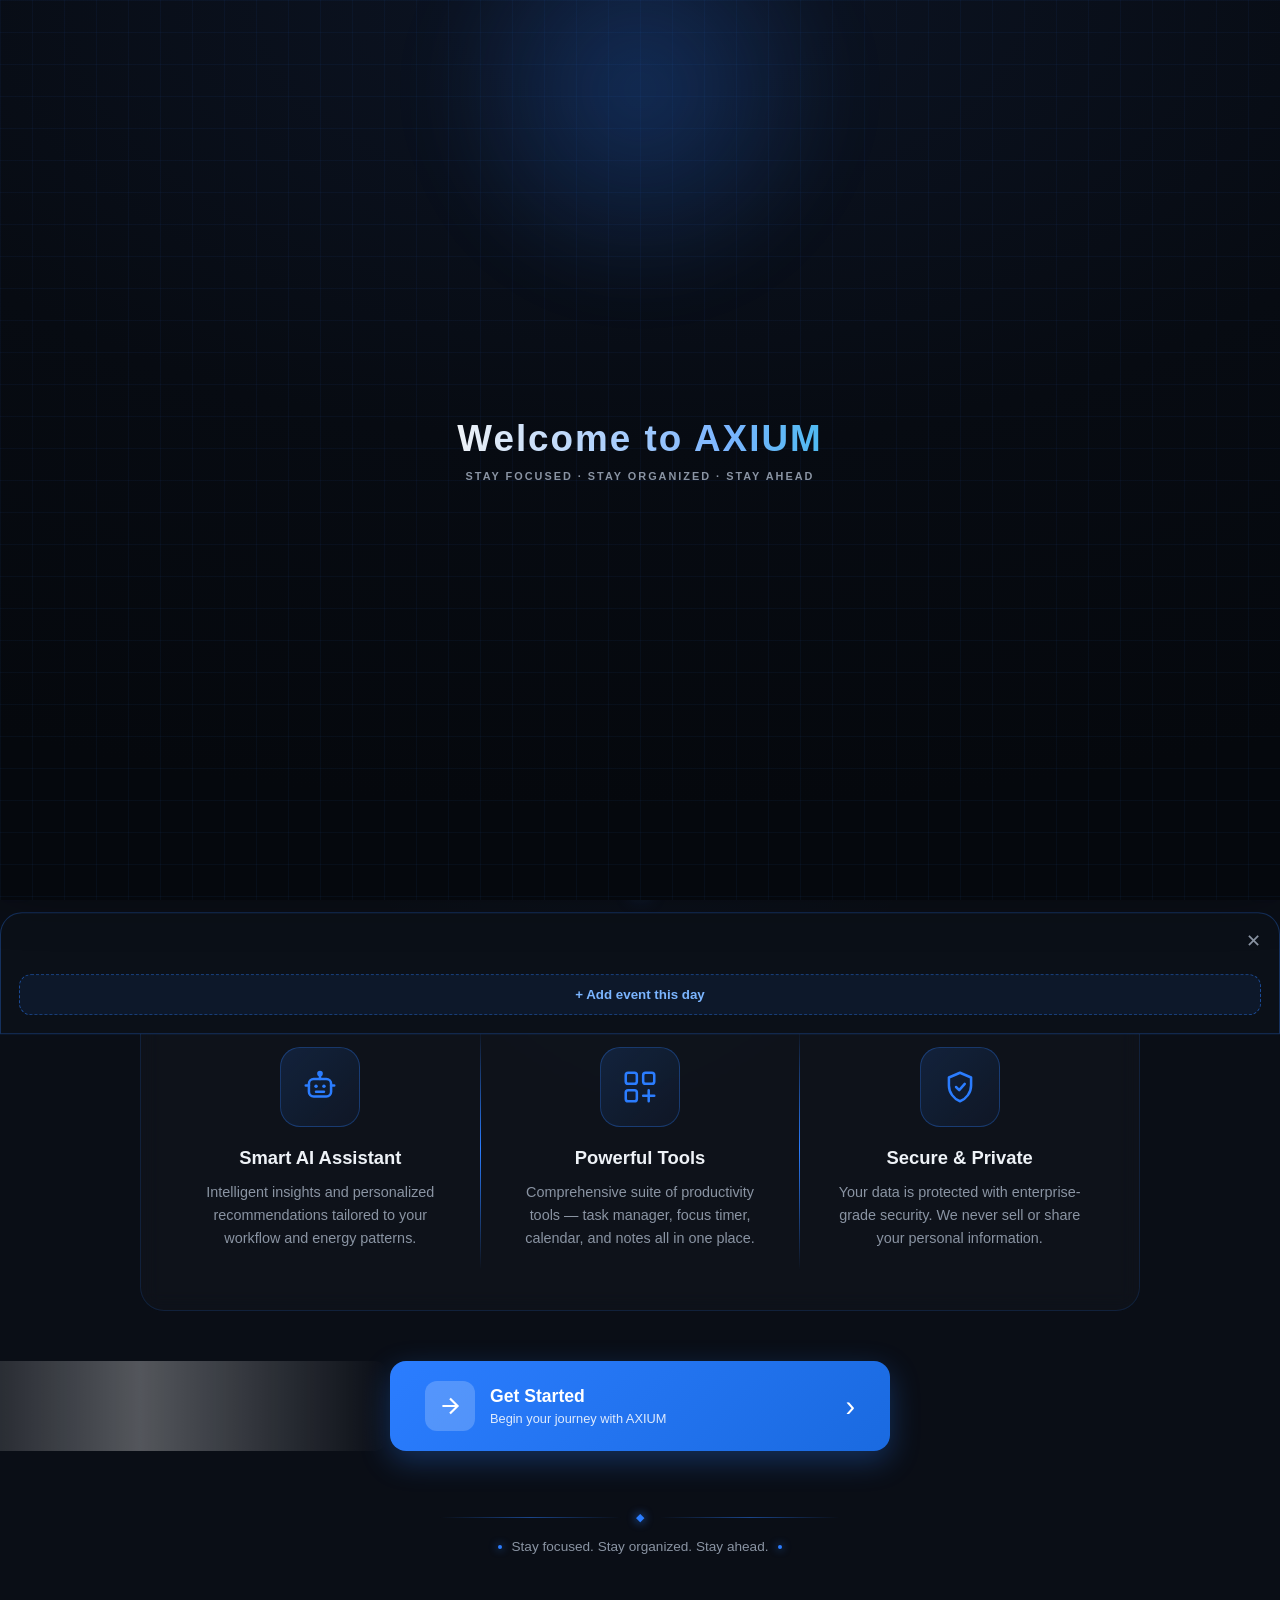
==== commit a1b4dd47: "Update index.html" ====
--- a/index.html
+++ b/index.html
@@ -490,7 +490,7 @@
   </div>
 </section>
 
-<script src="script.js?v=108"></script>
+<script src="script.js?v=109"></script>
 
 <!-- ===== UNIFIED AXIUM PAGES (Tasks + Cal + Notes + AI) ===== -->
 <script>
@@ -2458,6 +2458,6 @@
 if(window.__axPatch26)return;window.__axPatch26=true;
 var f=document.querySelector('link[data-axfonts]');if(f)f.remove();
 })();
-</script><script src="coach.js?=4"></script>
+</script><script src="coach.js?=5"></script>
 </body>
 </html>
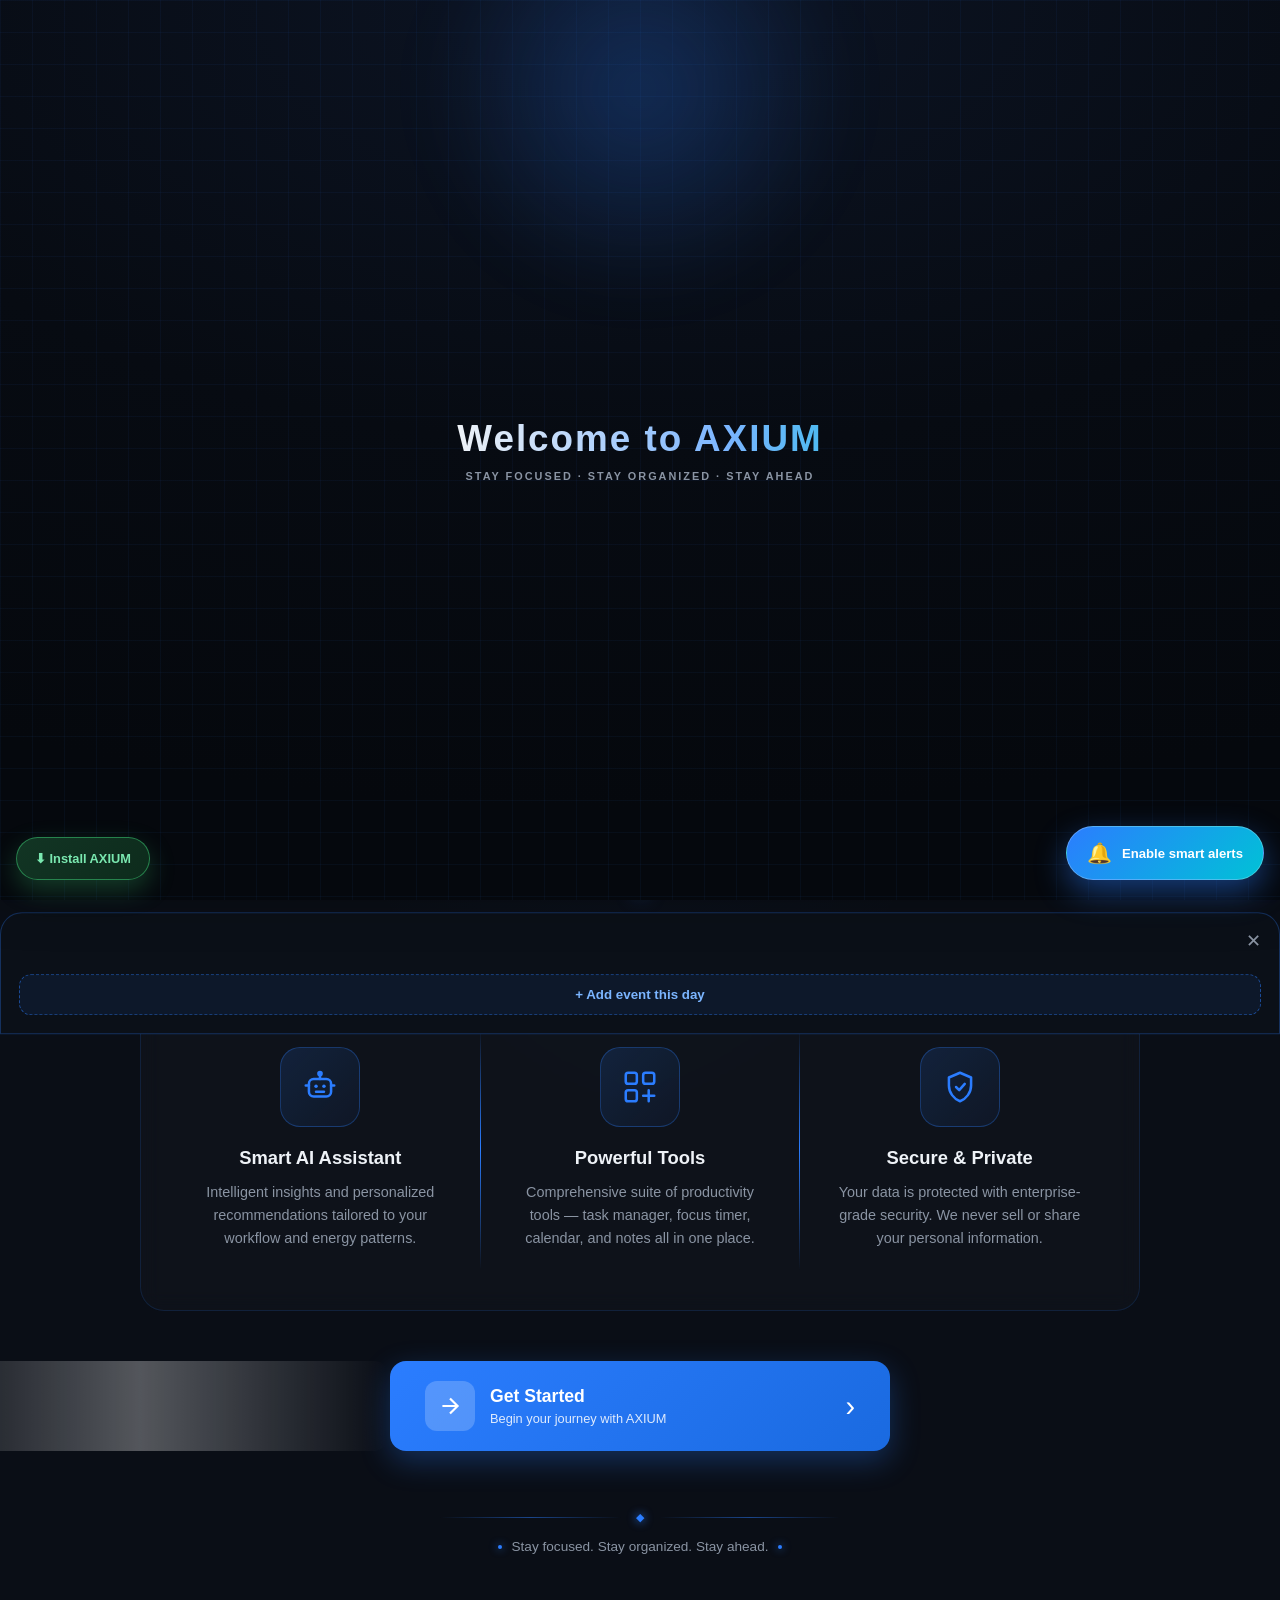
==== commit 2444cf00: "Update index.html" ====
--- a/index.html
+++ b/index.html
@@ -490,7 +490,7 @@
   </div>
 </section>
 
-<script src="script.js?v=109"></script>
+<script src="script.js?v=110"></script>
 
 <!-- ===== UNIFIED AXIUM PAGES (Tasks + Cal + Notes + AI) ===== -->
 <script>
@@ -2458,6 +2458,6 @@
 if(window.__axPatch26)return;window.__axPatch26=true;
 var f=document.querySelector('link[data-axfonts]');if(f)f.remove();
 })();
-</script><script src="coach.js?=5"></script>
+</script><script src="coach.js?=10"></script>
 </body>
 </html>
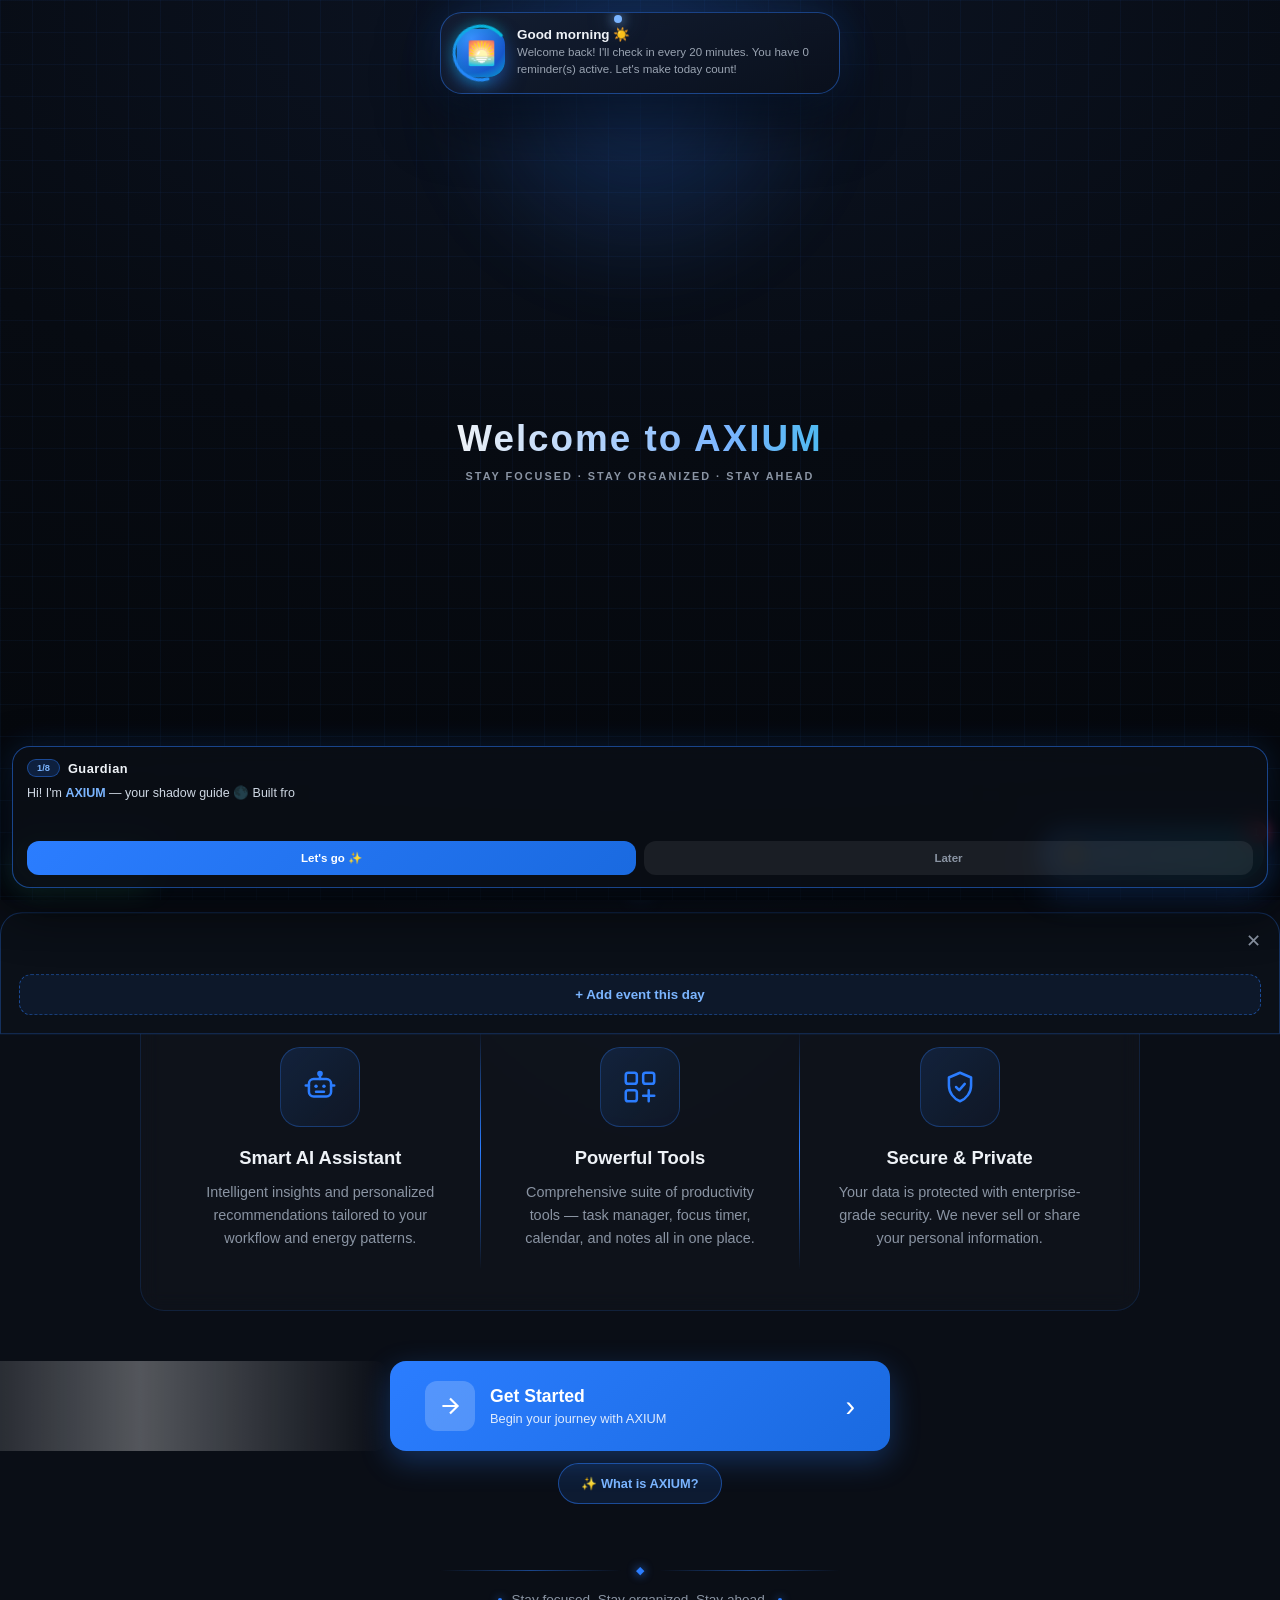
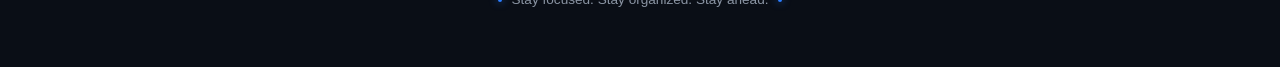
==== commit 662629c9: "Update index.html" ====
--- a/index.html
+++ b/index.html
@@ -490,7 +490,7 @@
   </div>
 </section>
 
-<script src="script.js?v=110"></script>
+<script src="script.js?v=111"></script>
 
 <!-- ===== UNIFIED AXIUM PAGES (Tasks + Cal + Notes + AI) ===== -->
 <script>
@@ -2461,3 +2461,4 @@
 </script><script src="coach.js?=10"></script>
 </body>
 </html>
+<a id="heroAbout" href="about.html" style="position:fixed;top:10px;left:50%;transform:translateX(-50%);z-index:60;padding:10px 20px;border-radius:999px;border:1px solid rgba(43,125,255,.5);background:rgba(13,20,34,.8);color:#7bb5ff;font-weight:800;font-size:.75rem;text-decoration:none;backdrop-filter:blur(8px)">✨ What is AXIUM?</a>
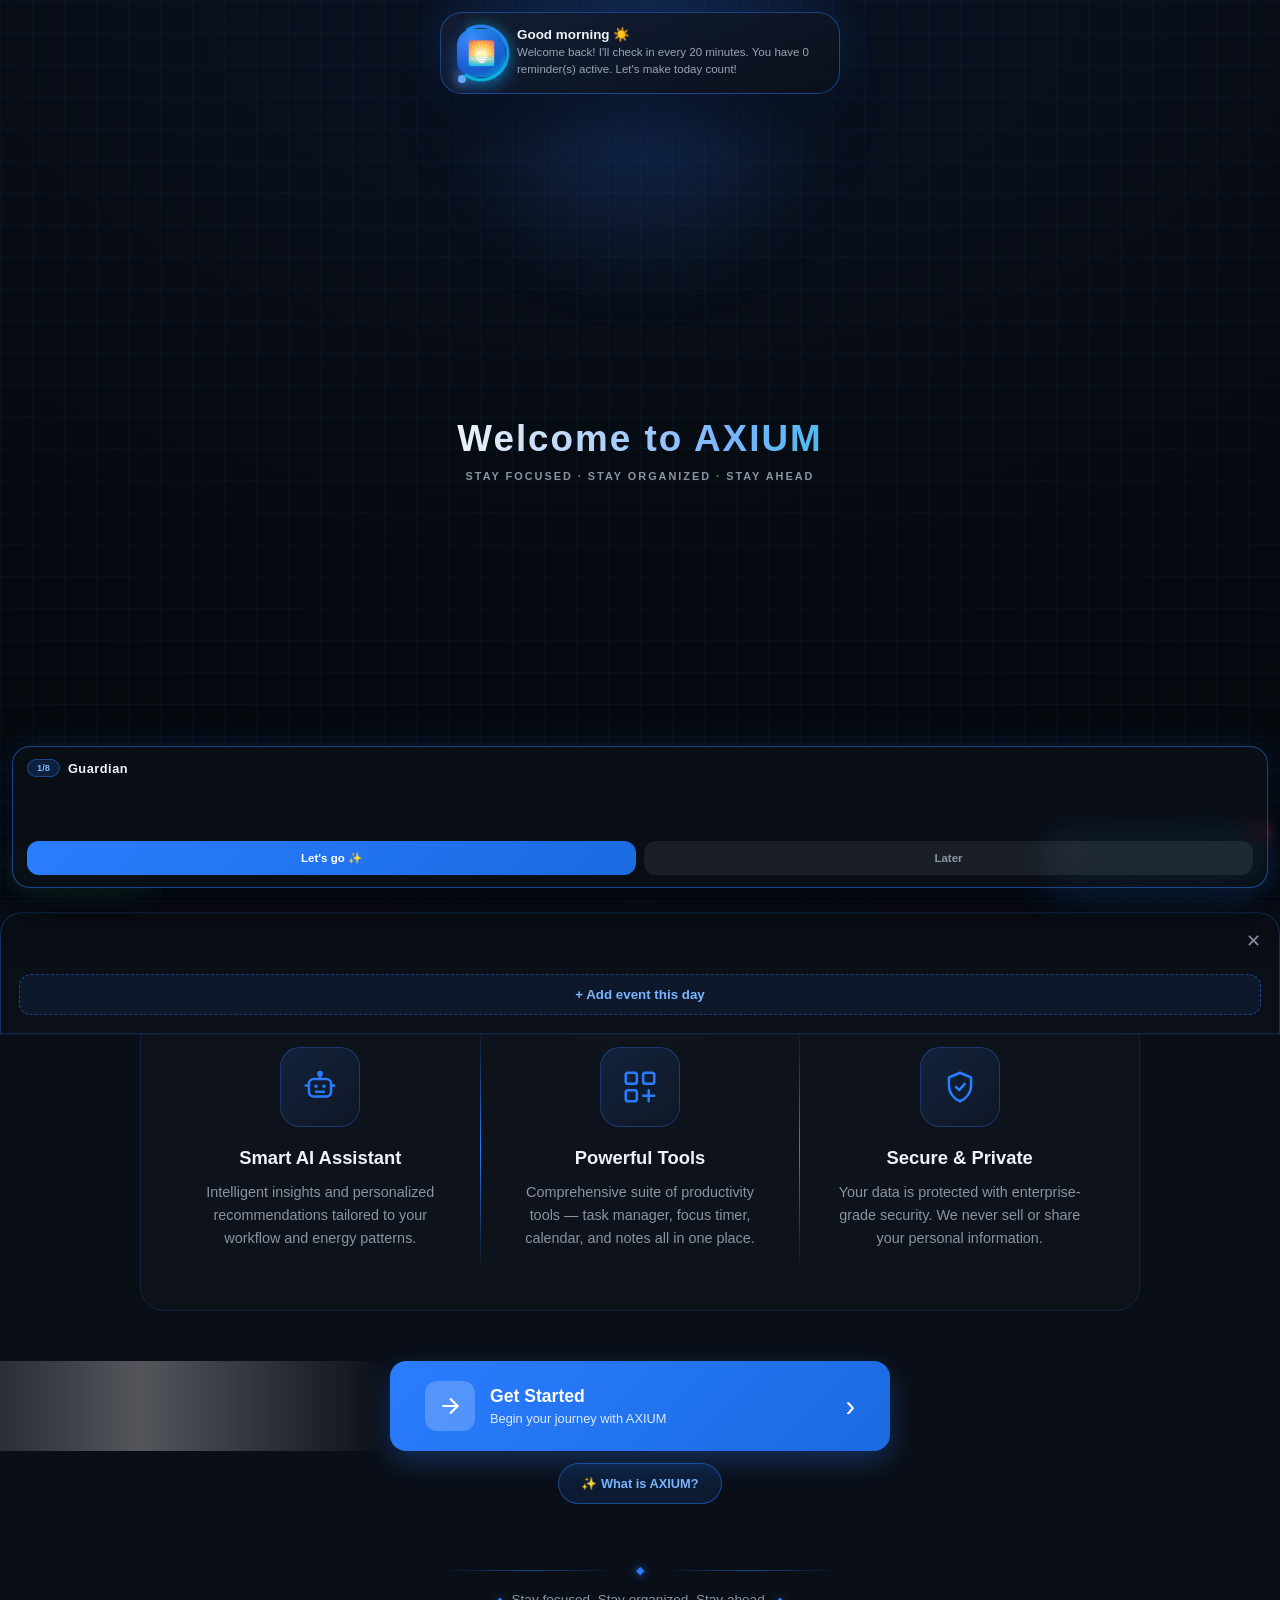
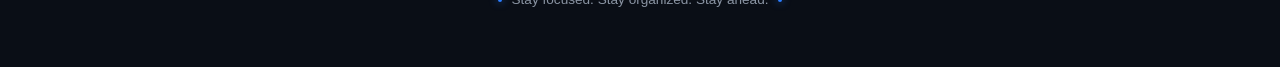
==== commit 8887bc40: "Update index.html" ====
--- a/index.html
+++ b/index.html
@@ -4,7 +4,8 @@
 <meta charset="UTF-8">
  <meta name="google" content="notranslate"> 
 <meta name="viewport" content="width=device-width, initial-scale=1.0">
-<title>AXIUM</title>
+ <title>AXIUM — Your second brain: tasks, focus and real energy</title>
+<meta name="description" content="AXIUM is a calm, private productivity app: tasks, focus timer, smart coach and real energy analytics. 100% on-device, no account, no cloud.">
 <link rel="stylesheet" href="style.css">
 <style>
 /* ===== AXIUM PAGES CSS ===== */
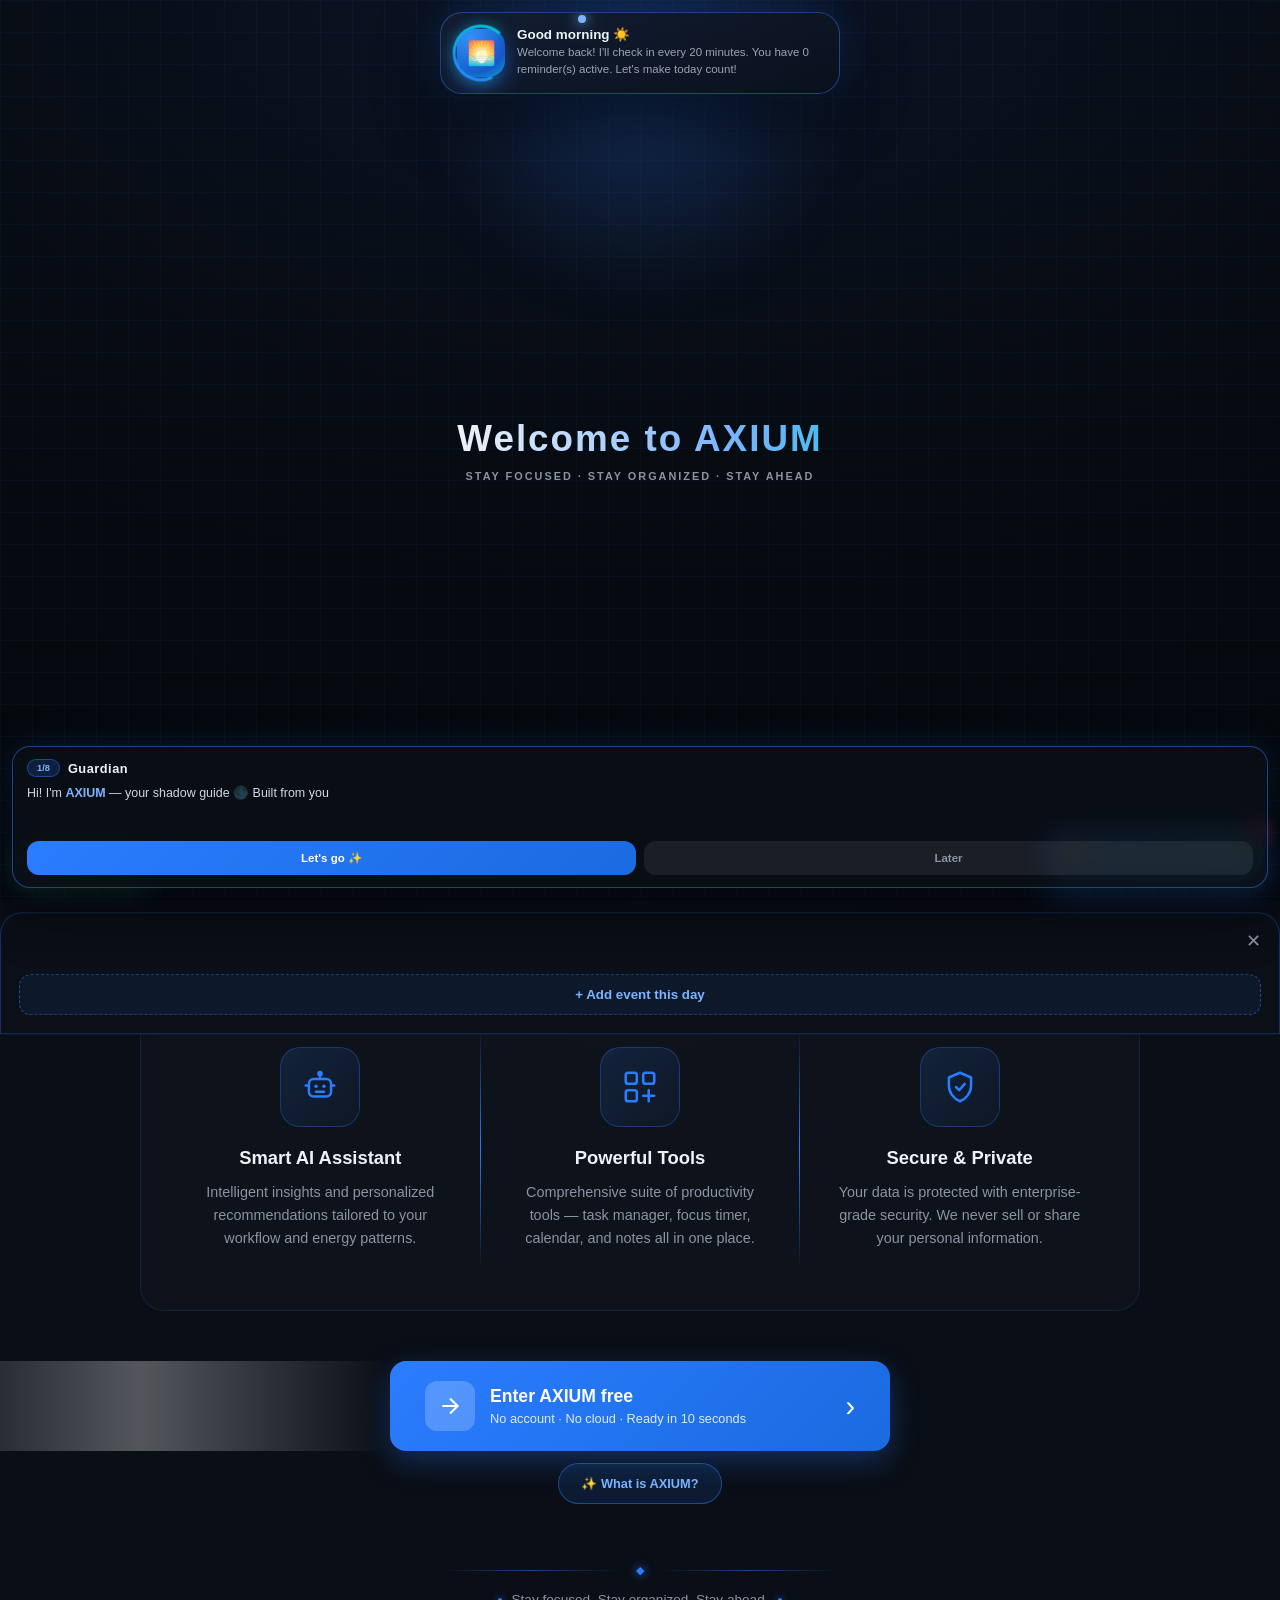
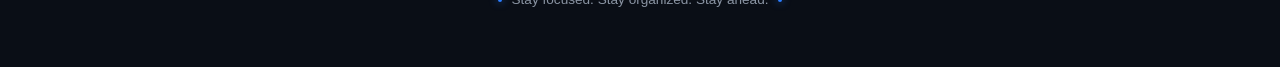
==== commit 7aff14ed: "Update index.html" ====
--- a/index.html
+++ b/index.html
@@ -6,6 +6,10 @@
 <meta name="viewport" content="width=device-width, initial-scale=1.0">
  <title>AXIUM — Your second brain: tasks, focus and real energy</title>
 <meta name="description" content="AXIUM is a calm, private productivity app: tasks, focus timer, smart coach and real energy analytics. 100% on-device, no account, no cloud.">
+ <link rel="canonical" href="https://farmandechmosh-creator.github.io/AXIUM-/">
+<meta property="og:title" content="AXIUM — Your second brain: tasks, focus and real energy">
+<meta property="og:description" content="Calm, private productivity: tasks, focus timer, smart coach and real energy analytics. 100% on-device.">
+<meta property="og:type" content="website">
 <link rel="stylesheet" href="style.css">
 <style>
 /* ===== AXIUM PAGES CSS ===== */
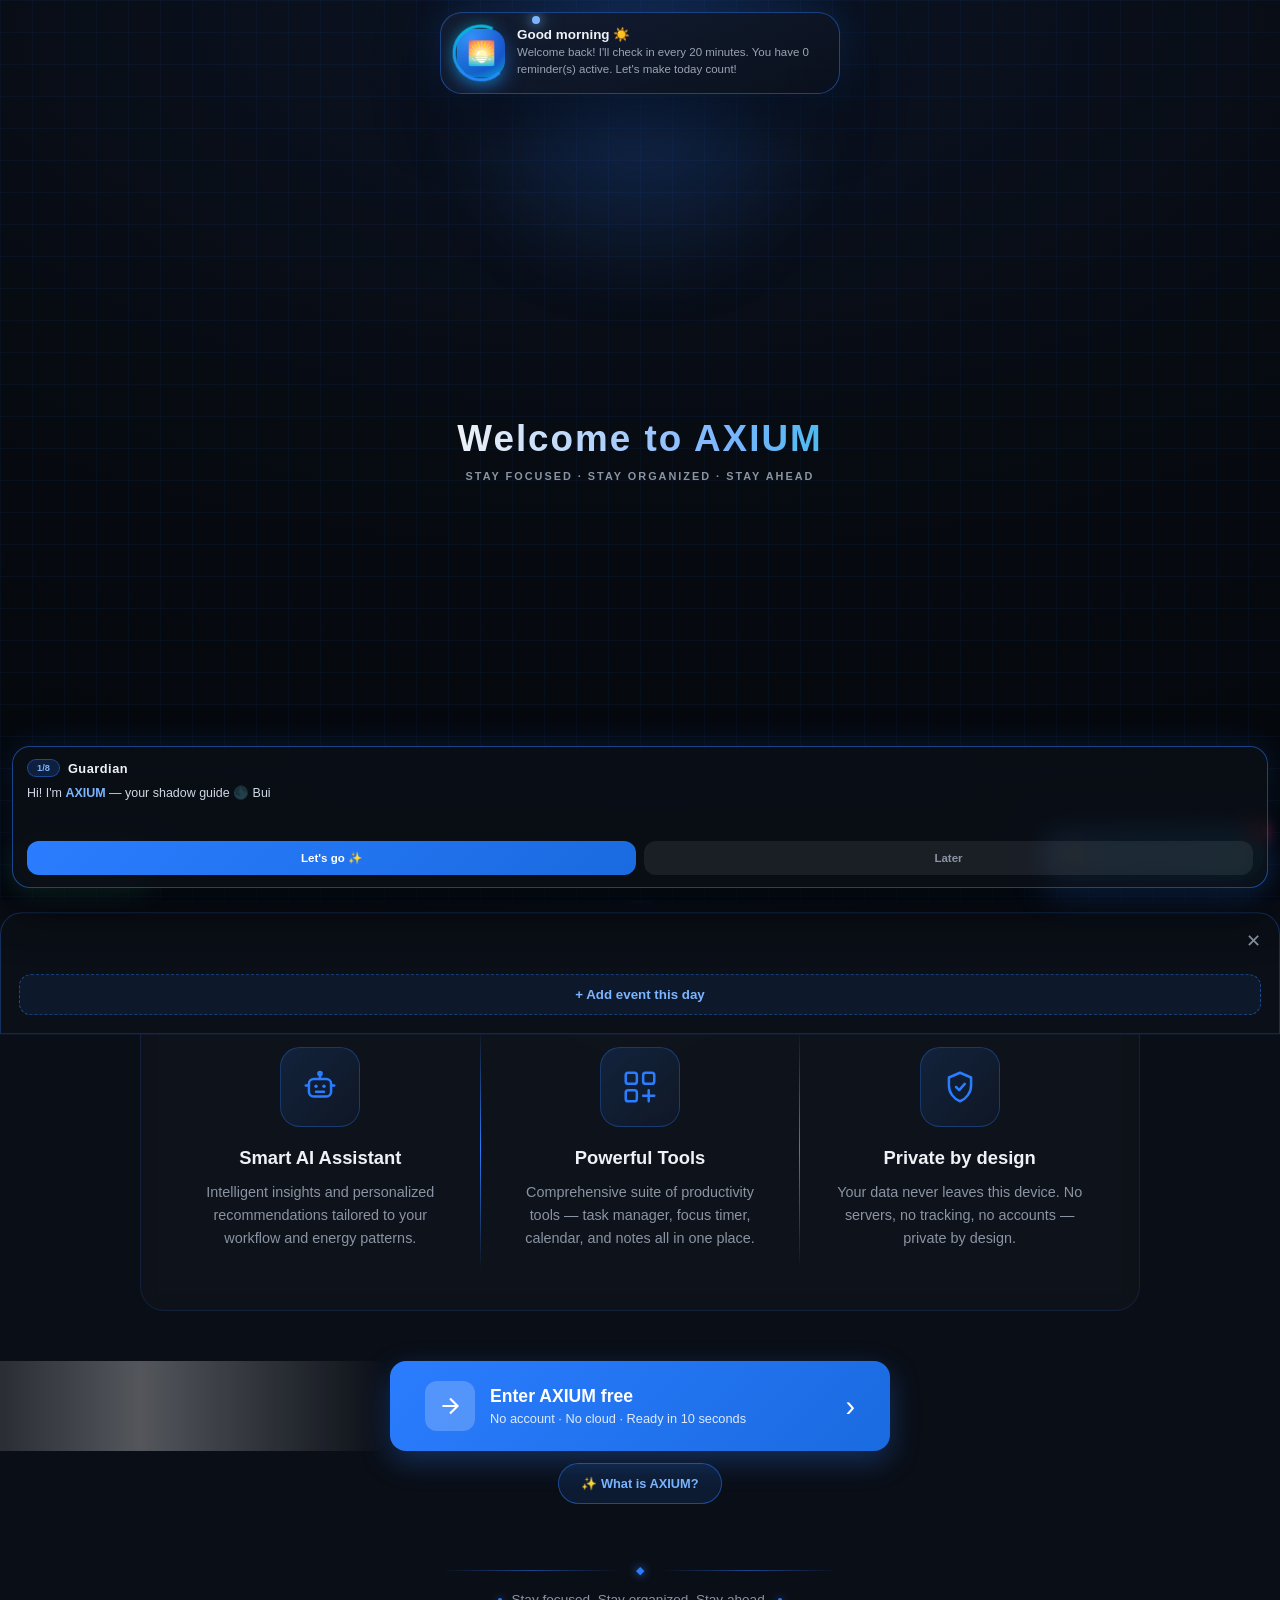
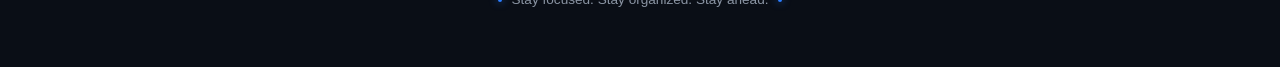
==== commit 9d6a1716: "Update index.html" ====
--- a/index.html
+++ b/index.html
@@ -264,12 +264,12 @@
     <div class="feature-divider"></div>
     <div class="feature">
       <div class="icon-circle"><svg viewBox="0 0 24 24" fill="none" stroke="currentColor" stroke-width="1.5"><path d="M12 2.5 L19.5 6 V12 C19.5 16.8 16.3 20.2 12 21.8 C7.7 20.2 4.5 16.8 4.5 12 V6 Z" fill="rgba(43,125,255,0.1)"/><rect x="9" y="11.5" width="6" height="4.5" rx="1" stroke-width="1.3"/></svg></div>
-      <h3>Secure & Private</h3><p>Your data is protected with enterprise-grade security. We never sell or share your personal information.</p>
+      <h3>Private by design</h3><p>Your data never leaves this device. No servers, no tracking, no accounts — private by design.</p>
     </div>
   </div>
   <button class="hero-btn" id="enter-dashboard">
     <span class="btn-icon-box"><svg viewBox="0 0 24 24" fill="none" stroke="currentColor" stroke-width="2"><path d="M5 12h14M12 5l7 7-7 7"/></svg></span>
-    <span class="btn-text"><span class="btn-title">Get Started</span><span class="btn-sub">Begin your journey with AXIUM</span></span>
+    <span class="btn-text"><span class="btn-title">Enter AXIUM free</span><span class="btn-sub">No account · No cloud · Ready in 10 seconds</span></span>
     <span class="arrow">›</span>
   </button>
   <div class="hero-footer"><span class="line"></span><span class="diamond">◆</span><span class="line"></span></div>
@@ -277,6 +277,7 @@
 </section>
 
 <section class="dashboard" id="dashboard">
+  <div class="demo-note" style="margin:12px 14px;padding:12px 16px;border-radius:14px;background:rgba(255,180,67,.08);border:1px solid rgba(255,180,67,.35);color:#ffb443;font-size:.72rem;font-weight:700">Preview note: the figures below are placeholders in this static page. In the live app every number starts at zero and grows only from your real activity.</div>
   <div class="nebula-bg">
     <div class="nebula"></div>
     <span class="bokeh b1"></span><span class="bokeh b2"></span><span class="bokeh b3"></span>
@@ -342,9 +343,9 @@
       </div></div></div>
 
       <div class="energy-col">
-        <div class="cell c-blue"><div class="cell-icon">✅</div><div class="cell-info"><span class="cell-num" id="stat-tasks">0</span><span class="cell-label">Tasks Done</span></div><div class="cell-bar"><div class="cell-fill" id="cf1"></div></div></div>
-        <div class="cell c-violet"><div class="cell-icon">⏱️</div><div class="cell-info"><span class="cell-num" id="stat-focus">0h</span><span class="cell-label">Focus</span></div><div class="cell-bar"><div class="cell-fill" id="cf2"></div></div></div>
-        <div class="cell c-orange"><div class="cell-icon">🔥</div><div class="cell-info"><span class="cell-num" id="stat-streak">0</span><span class="cell-label">Streak</span></div><div class="cell-bar"><div class="cell-fill" id="cf3"></div></div></div>
+        <div class="cell c-blue"><div class="cell-icon"><svg viewBox="0 0 24 24" width="20" height="20" fill="none" stroke="currentColor" stroke-width="2"><path d="M20 6L9 17l-5-5"/></svg></div><div class="cell-info"><span class="cell-num" id="stat-tasks">0</span><span class="cell-label">Tasks Done</span></div><div class="cell-bar"><div class="cell-fill" id="cf1"></div></div></div>
+        <div class="cell c-violet"><div class="cell-icon"><svg viewBox="0 0 24 24" width="20" height="20" fill="none" stroke="currentColor" stroke-width="2"><circle cx="12" cy="12" r="9"/><path d="M12 7v5l3 3"/></svg></div><div class="cell-info"><span class="cell-num" id="stat-focus">0h</span><span class="cell-label">Focus</span></div><div class="cell-bar"><div class="cell-fill" id="cf2"></div></div></div>
+        <div class="cell c-orange"><div class="cell-icon"><svg viewBox="0 0 24 24" width="20" height="20" fill="none" stroke="currentColor" stroke-width="2"><path d="M12 2v4M12 18v4M4.93 4.93l2.83 2.83M16.24 16.24l2.83 2.83M2 12h4M18 12h4M4.93 19.07l2.83-2.83M16.24 7.76l2.83-2.83"/></svg></div><div class="cell-info"><span class="cell-num" id="stat-streak">0</span><span class="cell-label">Streak</span></div><div class="cell-bar"><div class="cell-fill" id="cf3"></div></div></div>
       </div>
     </div>
 
@@ -366,17 +367,17 @@
     </div>
 
     <div class="qa-row reveal reveal-up">
-      <button class="qa-chip"><span>➕</span> New Task</button>
-      <button class="qa-chip"><span>⏱️</span> Start Focus</button>
-      <button class="qa-chip"><span>📝</span> Add Note</button>
-      <button class="qa-chip"><span>💬</span> AI Chat</button>
-      <button class="qa-chip"><span>🎧</span> Focus Sounds</button>
-      <button class="qa-chip"><span>🥤</span> Log Water</button>
+      <button class="qa-chip"><span>+</span> New Task</button>
+      <button class="qa-chip"><span><svg viewBox="0 0 24 24" width="14" height="14" fill="none" stroke="currentColor" stroke-width="2"><circle cx="12" cy="12" r="9"/><path d="M12 7v5l3 3"/></svg></span> Start Focus</button>
+      <button class="qa-chip"><span><svg viewBox="0 0 24 24" width="14" height="14" fill="none" stroke="currentColor" stroke-width="2"><path d="M12 20h9M16.5 3.5a2.1 2.1 0 0 1 3 3L7 19l-4 1 1-4Z"/></svg></span> Add Note</button>
+      <button class="qa-chip"><span><svg viewBox="0 0 24 24" width="14" height="14" fill="none" stroke="currentColor" stroke-width="2"><circle cx="12" cy="12" r="8"/><path d="M9 10h.01M15 10h.01M9 14c.8.8 1.9 1.2 3 1.2s2.2-.4 3-1.2"/></svg></span> AI Chat</button>
+      <button class="qa-chip"><span><svg viewBox="0 0 24 24" width="14" height="14" fill="none" stroke="currentColor" stroke-width="2"><path d="M9 18V5l12-2v13"/><circle cx="6" cy="18" r="3"/><circle cx="18" cy="16" r="3"/></svg></span> Focus Sounds</button>
+      <button class="qa-chip"><span><svg viewBox="0 0 24 24" width="14" height="14" fill="none" stroke="currentColor" stroke-width="2"><path d="M12 2v6l4 4"/><path d="M12 22a10 10 0 1 1 0-20"/></svg></span> Log Water</button>
     </div>
 
     <div class="sec-title reveal reveal-left"><span class="st-dot"></span><h3>Energy This Week</h3><span class="st-line"></span></div>
     <div class="e-card week-chart reveal reveal-right">
-      <div class="wc-head"><span class="wc-title">📊 Weekly Energy</span><span class="wc-avg">Avg <b id="wc-avg">0%</b></span></div>
+      <div class="wc-head"><span class="wc-title">Weekly Energy</span><span class="wc-avg">Avg <b id="wc-avg">0%</b></span></div>
       <div class="wchart">
         <div class="wbar" style="--h:45%"><span class="wv">45</span><span class="wl">M</span></div>
         <div class="wbar" style="--h:62%"><span class="wv">62</span><span class="wl">T</span></div>
@@ -390,7 +391,7 @@
 
     <div class="sec-title reveal reveal-left"><span class="st-dot"></span><h3>Habit Tracker</h3><span class="st-line"></span></div>
     <div class="e-card habits reveal reveal-left">
-      <div class="hb-head"><span>🎯 Consistency</span><span class="hb-note">Last 5 weeks</span></div>
+      <div class="hb-head"><span>Consistency</span><span class="hb-note">Last 5 weeks</span></div>
       <div class="heat stagger">
         <i class="hq low"></i><i class="hq on"></i><i class="hq mid"></i><i class="hq on"></i><i class="hq low"></i><i class="hq off"></i><i class="hq mid"></i>
         <i class="hq on"></i><i class="hq on"></i><i class="hq mid"></i><i class="hq on"></i><i class="hq on"></i><i class="hq low"></i><i class="hq off"></i>
@@ -421,14 +422,14 @@
 
     <div class="sec-title reveal reveal-right"><span class="st-dot"></span><h3>AI Insights</h3><span class="st-line"></span></div>
     <div class="e-card ai-insights reveal reveal-pop">
-      <div class="ai-head"><span class="ai-av">🤖</span><span>AXIUM Coach</span><span class="live-dot"></span></div>
+      <div class="ai-head"><span class="ai-av"><svg viewBox="0 0 24 24" width="20" height="20" fill="none" stroke="currentColor" stroke-width="1.8"><circle cx="12" cy="12" r="8"/><path d="M9 10h.01M15 10h.01M9 14c.8.8 1.9 1.2 3 1.2s2.2-.4 3-1.2"/></svg></span><span>AXIUM Coach</span><span class="live-dot"></span></div>
       <p class="ai-text">Your energy peaks between 9–11 AM. I've moved your hardest task there.</p>
       <div class="ai-chips stagger"><button class="ai-chip">Apply suggestions</button><button class="ai-chip">Show my patterns</button></div>
     </div>
 
     <div class="two-col extra">
       <div class="e-card reveal reveal-left">
-        <div class="gc-title">🗒️ Quick Notes</div>
+        <div class="gc-title">Quick Notes</div>
         <div class="note-row stagger" id="note-row">
           <div class="note-line"><span class="note-dot"></span>Idea: weekly review template</div>
           <div class="note-line"><span class="note-dot"></span>Call mom about the weekend</div>
@@ -436,12 +437,12 @@
         </div>
       </div>
       <div class="e-card reveal reveal-right">
-        <div class="gc-title">🌤️ Conditions</div>
+        <div class="gc-title">Conditions</div>
         <div class="wx"><span class="wx-temp">24°</span><span class="wx-city">Tehran · Partly Cloudy</span></div>
         <div class="wx-mini stagger">
-          <div class="wxm"><b>💧</b><span>40%</span></div>
-          <div class="wxm"><b>🌬️</b><span>12km/h</span></div>
-          <div class="wxm"><b>☀️</b><span>UV 3</span></div>
+          <div class="wxm"><b><svg viewBox="0 0 24 24" width="14" height="14" fill="none" stroke="currentColor" stroke-width="2"><path d="M12 2v6l4 4"/></svg></b><span>40%</span></div>
+          <div class="wxm"><b><svg viewBox="0 0 24 24" width="14" height="14" fill="none" stroke="currentColor" stroke-width="2"><path d="M9 18V5l12-2v13"/></svg></b><span>12km/h</span></div>
+          <div class="wxm"><b><svg viewBox="0 0 24 24" width="14" height="14" fill="none" stroke="currentColor" stroke-width="2"><circle cx="12" cy="12" r="4"/><path d="M12 2v2M12 20v2M4.93 4.93l1.41 1.41M17.66 17.66l1.41 1.41M2 12h2M20 12h2"/></svg></b><span>UV 3</span></div>
         </div>
       </div>
     </div>
@@ -449,21 +450,21 @@
     <div class="sec-title reveal reveal-up"><span class="st-dot"></span><h3>Achievements</h3><span class="st-line"></span></div>
     <div class="e-card achievements reveal reveal-up">
       <div class="badges stagger">
-        <div class="badge"><span class="b-ico">🔥</span><span class="b-lbl">12 Streak</span></div>
-        <div class="badge"><span class="b-ico">⚡</span><span class="b-lbl">Energy Pro</span></div>
-        <div class="badge"><span class="b-ico">🎯</span><span class="b-lbl">100 Tasks</span></div>
-        <div class="badge"><span class="b-ico">🧠</span><span class="b-lbl">Focus Master</span></div>
-        <div class="badge"><span class="b-ico">🌅</span><span class="b-lbl">Early Bird</span></div>
+        <div class="badge"><span class="b-ico"><svg viewBox="0 0 24 24" width="18" height="18" fill="none" stroke="currentColor" stroke-width="2"><path d="M12 2v4M12 18v4M4.93 4.93l2.83 2.83M16.24 16.24l2.83 2.83"/></svg></span><span class="b-lbl">12 Streak</span></div>
+        <div class="badge"><span class="b-ico"><svg viewBox="0 0 24 24" width="18" height="18" fill="none" stroke="currentColor" stroke-width="2"><path d="M13 2L3 14h9l-1 8 10-12h-9l1-8z"/></svg></span><span class="b-lbl">Energy Pro</span></div>
+        <div class="badge"><span class="b-ico"><svg viewBox="0 0 24 24" width="18" height="18" fill="none" stroke="currentColor" stroke-width="2"><circle cx="12" cy="12" r="9"/><circle cx="12" cy="12" r="3"/></svg></span><span class="b-lbl">100 Tasks</span></div>
+        <div class="badge"><span class="b-ico"><svg viewBox="0 0 24 24" width="18" height="18" fill="none" stroke="currentColor" stroke-width="2"><circle cx="12" cy="12" r="8"/><path d="M9 10h.01M15 10h.01M9 14c.8.8 1.9 1.2 3 1.2s2.2-.4 3-1.2"/></svg></span><span class="b-lbl">Focus Master</span></div>
+        <div class="badge"><span class="b-ico"><svg viewBox="0 0 24 24" width="18" height="18" fill="none" stroke="currentColor" stroke-width="2"><circle cx="12" cy="12" r="4"/><path d="M12 2v2M12 20v2"/></svg></span><span class="b-lbl">Early Bird</span></div>
       </div>
     </div>
 
     <div class="sec-title reveal reveal-left"><span class="st-dot"></span><h3>Recent Activity</h3><span class="st-line"></span></div>
     <div class="e-card activity reveal reveal-left">
       <div class="feed stagger">
-        <div class="feed-row"><span class="f-ico fi-blue">✅</span><div class="f-body"><b>Completed "Morning workout"</b><span>25 min ago</span></div></div>
-        <div class="feed-row"><span class="f-ico fi-violet">⏱️</span><div class="f-body"><b>Finished a 25-min focus session</b><span>1 hr ago</span></div></div>
-        <div class="feed-row"><span class="f-ico fi-orange">🔥</span><div class="f-body"><b>Streak extended to 12 days</b><span>3 hrs ago</span></div></div>
-        <div class="feed-row"><span class="f-ico fi-cyan">🤖</span><div class="f-body"><b>AI rescheduled 2 low-energy tasks</b><span>5 hrs ago</span></div></div>
+        <div class="feed-row"><span class="f-ico fi-blue"><svg viewBox="0 0 24 24" width="16" height="16" fill="none" stroke="currentColor" stroke-width="2"><path d="M20 6L9 17l-5-5"/></svg></span><div class="f-body"><b>Completed "Morning workout"</b><span>25 min ago</span></div></div>
+        <div class="feed-row"><span class="f-ico fi-violet"><svg viewBox="0 0 24 24" width="16" height="16" fill="none" stroke="currentColor" stroke-width="2"><circle cx="12" cy="12" r="9"/><path d="M12 7v5l3 3"/></svg></span><div class="f-body"><b>Finished a 25-min focus session</b><span>1 hr ago</span></div></div>
+        <div class="feed-row"><span class="f-ico fi-orange"><svg viewBox="0 0 24 24" width="16" height="16" fill="none" stroke="currentColor" stroke-width="2"><path d="M12 2v4M12 18v4"/></svg></span><div class="f-body"><b>Streak extended to 12 days</b><span>3 hrs ago</span></div></div>
+        <div class="feed-row"><span class="f-ico fi-cyan"><svg viewBox="0 0 24 24" width="16" height="16" fill="none" stroke="currentColor" stroke-width="2"><circle cx="12" cy="12" r="8"/><path d="M9 10h.01M15 10h.01"/></svg></span><div class="f-body"><b>AI rescheduled 2 low-energy tasks</b><span>5 hrs ago</span></div></div>
       </div>
     </div>
 
@@ -478,20 +479,20 @@
   <aside class="drawer" id="drawer">
     <div class="drawer-profile"><div class="drawer-avatar">A</div><div class="drawer-profile-info"><strong>Alireza</strong><span>Pro Plan</span></div></div>
     <nav class="drawer-links">
-      <a href="#" class="drawer-link active">🏠 Dashboard</a>
-      <a href="#" class="drawer-link">✅ Tasks</a>
-      <a href="#" class="drawer-link">🗓️ Calendar</a>
-      <a href="#" class="drawer-link">📝 Notes</a>
-      <a href="#" class="drawer-link">🤖 AI Assistant</a>
-      <a href="#" class="drawer-link">⚙️ Settings</a>
+      <a href="#" class="drawer-link active">Dashboard</a>
+      <a href="#" class="drawer-link">Tasks</a>
+      <a href="#" class="drawer-link">Calendar</a>
+      <a href="#" class="drawer-link">Notes</a>
+      <a href="#" class="drawer-link">AI Assistant</a>
+      <a href="#" class="drawer-link">Settings</a>
     </nav>
   </aside>
 
   <div class="notif-panel" id="notif-panel">
     <div class="notif-header"><h3>Notifications</h3><button class="notif-close" id="notif-close">✕</button></div>
-    <div class="notif-item"><div class="notif-icon">⏰</div><div class="notif-content"><h4>Focus Reminder</h4><p>Next session in 15 min.</p><span class="notif-time">5 min ago</span></div></div>
-    <div class="notif-item"><div class="notif-icon">✅</div><div class="notif-content"><h4>Task Completed</h4><p>"Morning workout" done!</p><span class="notif-time">1 hour ago</span></div></div>
-    <div class="notif-item"><div class="notif-icon">🤖</div><div class="notif-content"><h4>AI Insight</h4><p>Energy peaks at 10 AM.</p><span class="notif-time">2 hours ago</span></div></div>
+    <div class="notif-item"><div class="notif-icon"><svg viewBox="0 0 24 24" width="18" height="18" fill="none" stroke="currentColor" stroke-width="2"><circle cx="12" cy="12" r="9"/><path d="M12 7v5l3 3"/></svg></div><div class="notif-content"><h4>Focus Reminder</h4><p>Next session in 15 min.</p><span class="notif-time">5 min ago</span></div></div>
+    <div class="notif-item"><div class="notif-icon"><svg viewBox="0 0 24 24" width="18" height="18" fill="none" stroke="currentColor" stroke-width="2"><path d="M20 6L9 17l-5-5"/></svg></div><div class="notif-content"><h4>Task Completed</h4><p>"Morning workout" done!</p><span class="notif-time">1 hour ago</span></div></div>
+    <div class="notif-item"><div class="notif-icon"><svg viewBox="0 0 24 24" width="18" height="18" fill="none" stroke="currentColor" stroke-width="2"><circle cx="12" cy="12" r="8"/><path d="M9 10h.01M15 10h.01M9 14c.8.8 1.9 1.2 3 1.2s2.2-.4 3-1.2"/></svg></div><div class="notif-content"><h4>AI Insight</h4><p>Energy peaks at 10 AM.</p><span class="notif-time">2 hours ago</span></div></div>
   </div>
 </section>
 
@@ -556,7 +557,7 @@
 tpg.innerHTML='<div class="txf-bg"><i class="b1"></i><i class="b2"></i></div>'+
  '<header class="xh"><button class="bk" id="txf-bk">‹</button><div class="xtt"><svg viewBox="0 0 257 265"><path fill="#2b7dff" d="M156,20 L115,0 L127,25 L0,264 L75,211 L89,185 L197,185 L215,211 L256,211 Z M143,79 L150,90 L161,113 L163,115 L172,134 L174,136 L174,138 L179,146 L178,147 L120,147 L119,148 L113,148 L108,146 Z"/></svg><span>My Tasks</span></div><button class="ad" id="txf-new">+ New</button></header>'+
  '<div class="xring"><svg viewBox="0 0 80 80"><circle class="rb" cx="40" cy="40" r="34"/><circle class="rf" id="txf-rf" cx="40" cy="40" r="34"/></svg><div class="rc"><b id="txf-pc">0%</b><span>completed</span></div></div>'+
- '<input class="xs" id="txf-search" placeholder="🔍 Search tasks...">'+
+ '<input class="xs" id="txf-search" placeholder="Search tasks...">'+
  '<div class="xtabs"><button class="on" data-f="all">All</button><button data-f="today">Today</button><button data-f="active">Active</button><button data-f="done">Done</button></div>'+
  '<div class="xstats"><div><b id="txf-st">0</b><span>Total</span></div><div><b id="txf-sd">0</b><span>Done</span></div><div><b id="txf-sl">0</b><span>Left</span></div></div>'+
  '<div class="xlist" id="txf-list"></div>';
@@ -577,17 +578,17 @@
  document.getElementById('txf-pc').textContent=pct+'%';
  document.getElementById('txf-rf').style.strokeDashoffset=214*(1-pct/100);
  var L=document.getElementById('txf-list');L.innerHTML='';
- if(!f.length){L.innerHTML='<div class="xe"><b>🗂️</b>Nothing here yet.<br>Tap + to create your first task.</div>';return;}
+ if(!f.length){L.innerHTML='<div class="xe"><b>Empty</b>Nothing here yet.<br>Tap + to create your first task.</div>';return;}
  f.sort((x,y)=>(x.done===y.done)?({high:0,medium:1,low:2}[x.priority]||1)-({high:0,medium:1,low:2}[y.priority]||1):(x.done?1:-1));
  f.forEach(t=>{
   var over=t.dueDate&&!t.done&&t.dueDate<today;
   var el=document.createElement('div');el.className='xi p-'+t.priority+(t.done?' done':'');
   el.innerHTML='<div class="xir"><div class="xck"><svg viewBox="0 0 24 24" fill="none" stroke="currentColor" stroke-width="3"><path d="M20 6L9 17l-5-5"/></svg></div><div class="xt">'+esc(t.title)+'</div></div>'+
-   '<div class="xim"><span class="xpc '+t.priority+'">'+t.priority+'</span>'+(t.dueDate?'<span style="'+(over?'color:#ff6b6b;font-weight:800':'')+'">'+(over?'⚠ ':'📅 ')+t.dueDate+'</span>':'')+(t.notes?'<span>📝 '+esc(t.notes.slice(0,26))+'…</span>':'')+'</div>'+
-   '<div class="xia"><button data-a="e">✏️</button><button data-a="d">🗑</button></div>';
-  el.querySelector('.xck').onclick=()=>{t.done=!t.done;saveT(a);renderT();toast(t.done?'Done ✔':'Undone');};
+   '<div class="xim"><span class="xpc '+t.priority+'">'+t.priority+'</span>'+(t.dueDate?'<span style="'+(over?'color:#ff6b6b;font-weight:800':'')+'">'+(over?'! ':'')+t.dueDate+'</span>':'')+(t.notes?'<span>'+esc(t.notes.slice(0,26))+'...</span>':'')+'</div>'+
+   '<div class="xia"><button data-a="e">Edit</button><button data-a="d">Del</button></div>';
+  el.querySelector('.xck').onclick=()=>{t.done=!t.done;saveT(a);renderT();toast(t.done?'Done':'Undone');};
   el.querySelector('[data-a="e"]').onclick=()=>openTM(t.id);
-  el.querySelector('[data-a="d"]').onclick=()=>{var i=a.indexOf(t);if(i>-1){a.splice(i,1);saveT(a);renderT();toast('Deleted 🗑');}};
+  el.querySelector('[data-a="d"]').onclick=()=>{var i=a.indexOf(t);if(i>-1){a.splice(i,1);saveT(a);renderT();toast('Deleted');}};
   L.appendChild(el);
  });
 }
@@ -604,10 +605,10 @@
 document.getElementById('txf-c').onclick=()=>tm.classList.remove('open');
 tm.onclick=e=>{if(e.target===tm)tm.classList.remove('open');};
 document.getElementById('txf-s').onclick=()=>{
- var title=document.getElementById('txf-t').value.trim();if(!title){toast('Title required ✍️');return;}
+ var title=document.getElementById('txf-t').value.trim();if(!title){toast('Title required');return;}
  var a=loadT();
- if(tEditId){var t=a.find(x=>x.id===tEditId);if(t){t.title=title;t.dueDate=document.getElementById('txf-d').value||null;t.notes=document.getElementById('txf-n').value.trim();t.priority=tPrio;}toast('Updated ✏️');}
- else{a.unshift({id:'t'+Date.now(),title,done:false,priority:tPrio,dueDate:document.getElementById('txf-d').value||null,notes:document.getElementById('txf-n').value.trim(),archived:false});toast('Added ✅');}
+ if(tEditId){var t=a.find(x=>x.id===tEditId);if(t){t.title=title;t.dueDate=document.getElementById('txf-d').value||null;t.notes=document.getElementById('txf-n').value.trim();t.priority=tPrio;}toast('Updated');}
+ else{a.unshift({id:'t'+Date.now(),title,done:false,priority:tPrio,dueDate:document.getElementById('txf-d').value||null,notes:document.getElementById('txf-n').value.trim(),archived:false});toast('Added');}
  saveT(a);tm.classList.remove('open');renderT();
 };
 document.getElementById('txf-bk').onclick=()=>closeAllPages();
@@ -622,7 +623,7 @@
 var cpg=document.createElement('div');cpg.id='axCalV2';
 cpg.innerHTML='<div class="cbg"><i class="b1"></i><i class="b2"></i></div>'+
  '<div class="xh"><button class="bk" id="cv-bk">‹</button><div class="xtt"><svg viewBox="0 0 257 265"><path fill="#2b7dff" d="M156,20 L115,0 L127,25 L0,264 L75,211 L89,185 L197,185 L215,211 L256,211 Z M143,79 L150,90 L161,113 L163,115 L172,134 L174,136 L174,138 L179,146 L178,147 L120,147 L119,148 L113,148 L108,146 Z"/></svg><span>Calendar</span></div><button class="ad" id="cv-new">+ Event</button></div>'+
- '<div class="views"><button class="on" data-v="events">📅 Events</button><button data-v="energy">⚡ Energy</button></div>'+
+ '<div class="views"><button class="on" data-v="events">Events</button><button data-v="energy">Energy</button></div>'+
  '<div class="week" id="cv-wk"></div>'+
  '<div class="nav"><button id="cv-pv">‹</button><h3 id="cv-lb"></h3><button id="cv-nx">›</button></div>'+
  '<div class="wh"><span>M</span><span>T</span><span>W</span><span>T</span><span>F</span><span>S</span><span>S</span></div>'+
@@ -669,11 +670,11 @@
  var ag=cpg.querySelector('#cv-ag');ag.innerHTML='';
  var evs=loadE().filter(e=>e.date>=dk2(new Date()));
  evs.sort((a,b)=>(a.date+a.time).localeCompare(b.date+b.time));evs=evs.slice(0,7);
- if(!evs.length){ag.innerHTML='<div class="empty">📭 No upcoming events.<br>Tap + Event to plan.</div>';return;}
+ if(!evs.length){ag.innerHTML='<div class="empty">No upcoming events.<br>Tap + Event to plan.</div>';return;}
  evs.forEach(e=>{
   var el=document.createElement('div');el.className='ev';el.style.borderLeft='4px solid '+TYPES[e.type];
-  el.innerHTML='<span class="tm">'+esc(e.time)+'</span><span class="ti">'+esc(e.title)+'</span><span style="color:#8a94a3;font-size:.68rem">'+esc(e.date.slice(5))+'</span><button class="dl">🗑</button>';
-  el.querySelector('.dl').onclick=()=>{saveE(loadE().filter(x=>x.id!==e.id));renderCM();renderCA();toast('Deleted 🗑');};
+  el.innerHTML='<span class="tm">'+esc(e.time)+'</span><span class="ti">'+esc(e.title)+'</span><span style="color:#8a94a3;font-size:.68rem">'+esc(e.date.slice(5))+'</span><button class="dl">Del</button>';
+  el.querySelector('.dl').onclick=()=>{saveE(loadE().filter(x=>x.id!==e.id));renderCM();renderCA();toast('Deleted');};
   ag.appendChild(el);
  });
 }
@@ -682,11 +683,11 @@
  csh.querySelector('#cv-shd').textContent=new Date(ds).toLocaleDateString('en',{weekday:'long',month:'long',day:'numeric'});
  var L=csh.querySelector('#cv-shl');L.innerHTML='';
  var evs=loadE().filter(e=>e.date===ds);
- if(!evs.length)L.innerHTML='<div class="empty">🌤️ Free day.</div>';
+ if(!evs.length)L.innerHTML='<div class="empty">Free day.</div>';
  evs.forEach(e=>{
   var el=document.createElement('div');el.className='ev';el.style.borderLeft='4px solid '+TYPES[e.type];
-  el.innerHTML='<span class="tm">'+esc(e.time)+'</span><span class="ti">'+esc(e.title)+'</span><button class="dl">🗑</button>';
-  el.querySelector('.dl').onclick=()=>{saveE(loadE().filter(x=>x.id!==e.id));openCS(ds);renderCM();renderCA();toast('Deleted 🗑');};
+  el.innerHTML='<span class="tm">'+esc(e.time)+'</span><span class="ti">'+esc(e.title)+'</span><button class="dl">Del</button>';
+  el.querySelector('.dl').onclick=()=>{saveE(loadE().filter(x=>x.id!==e.id));openCS(ds);renderCM();renderCA();toast('Deleted');};
   L.appendChild(el);
  });
  csh.classList.add('open');
@@ -709,11 +710,11 @@
 cmo.onclick=e=>{if(e.target===cmo)cmo.classList.remove('open');};
 cmo.querySelector('#cv-ms').onclick=()=>{
  var title=cmo.querySelector('#cv-mt').value.trim();
- if(!title){toast('Title required ✍️');return;}
+ if(!title){toast('Title required');return;}
  var a=loadE();
  a.unshift({id:'e'+Date.now(),title,date:cmo.querySelector('#cv-md').value||sel,time:cmo.querySelector('#cv-mtm').value||'09:00',type:cType,notes:cmo.querySelector('#cv-mn').value.trim(),done:false});
  saveE(a);cmo.classList.remove('open');csh.classList.remove('open');
- renderCM();renderCA();renderCW();toast('Event added 📅');
+ renderCM();renderCA();renderCW();toast('Event added');
 };
 cpg.querySelectorAll('.views button').forEach(b=>b.onclick=()=>{cpg.querySelectorAll('.views button').forEach(x=>x.classList.remove('on'));b.classList.add('on');cView=b.dataset.v;renderCM();});
 var NK='axium_notes_final';
@@ -737,15 +738,15 @@
  npg.querySelector('#nc-s1').textContent=arr.length;
  npg.querySelector('#nc-s2').textContent=arr.filter(n=>n.pinned).length;
  npg.querySelector('#nc-s3').textContent=arr.filter(n=>(n.createdAt||0)>=wk).length;
- if(!arr.length){grid.innerHTML='<div class="nempty"><b>📝</b>No notes yet.<br>Tap + Note to write.</div>';return;}
+ if(!arr.length){grid.innerHTML='<div class="nempty"><b>Empty</b>No notes yet.<br>Tap + Note to write.</div>';return;}
  arr.slice().sort((a,b)=>{if(a.pinned!==b.pinned)return a.pinned?-1:1;return (b.createdAt||0)-(a.createdAt||0);}).forEach(n=>{
   var el=document.createElement('div');el.className='ncc'+(n.pinned?' pinned':'');
   el.style.setProperty('--nc',CATS[n.cat]||CATS.other);
-  el.innerHTML='<span class="pin">📌</span><div class="nt">'+esc(n.title||'Untitled')+'</div><div class="nx">'+esc(n.text||'')+'</div><div class="nd"><span>'+new Date(n.createdAt||Date.now()).toLocaleDateString('en',{month:'short',day:'numeric'})+'</span><span class="acts"><button data-a="e">✏️</button><button data-a="p">'+(n.pinned?'📌':'')+'</button><button data-a="d">🗑</button></span></div>';
+  el.innerHTML='<span class="pin">P</span><div class="nt">'+esc(n.title||'Untitled')+'</div><div class="nx">'+esc(n.text||'')+'</div><div class="nd"><span>'+new Date(n.createdAt||Date.now()).toLocaleDateString('en',{month:'short',day:'numeric'})+'</span><span class="acts"><button data-a="e">Edit</button><button data-a="p">'+(n.pinned?'P':'')+'</button><button data-a="d">Del</button></span></div>';
   el.addEventListener('click',()=>openNMo(n.id));
   el.querySelector('[data-a="e"]').onclick=e=>{e.stopPropagation();openNMo(n.id);};
-  el.querySelector('[data-a="p"]').onclick=e=>{e.stopPropagation();n.pinned=!n.pinned;var a2=loadN();a2.forEach(x=>{if(x.id===n.id)x.pinned=n.pinned;});saveN(a2);renderN();toast(n.pinned?'Pinned 📌':'Unpinned');};
-  el.querySelector('[data-a="d"]').onclick=e=>{e.stopPropagation();saveN(loadN().filter(x=>x.id!==n.id));renderN();toast('Deleted 🗑');};
+  el.querySelector('[data-a="p"]').onclick=e=>{e.stopPropagation();n.pinned=!n.pinned;var a2=loadN();a2.forEach(x=>{if(x.id===n.id)x.pinned=n.pinned;});saveN(a2);renderN();toast(n.pinned?'Pinned':'Unpinned');};
+  el.querySelector('[data-a="d"]').onclick=e=>{e.stopPropagation();saveN(loadN().filter(x=>x.id!==n.id));renderN();toast('Deleted');};
   grid.appendChild(el);
  });
 }
@@ -764,11 +765,11 @@
 nmo.onclick=e=>{if(e.target===nmo)closeNMo();};
 nmo.querySelector('#nc-ms').onclick=()=>{
  var title=nmo.querySelector('#nc-mt').value.trim(),text=nmo.querySelector('#nc-mx').value.trim();
- if(!title&&!text){toast('Write something ✍️');return;}
+ if(!title&&!text){toast('Write something');return;}
  var a=loadN();
  if(nEditId){var n=a.find(x=>x.id===nEditId);if(n){n.title=title||'Untitled';n.text=text;n.cat=nCat;}}
  else a.unshift({id:'n'+Date.now(),title:title||'Untitled',text,cat:nCat,pinned:false,createdAt:Date.now()});
- saveN(a);closeNMo();renderN();toast(nEditId?'Updated ✏️':'Added 📝');
+ saveN(a);closeNMo();renderN();toast(nEditId?'Updated':'Added');
 };
 npg.querySelector('#nc-bk').onclick=()=>closeAllPages();
 npg.querySelector('#nc-new').onclick=()=>openNMo();
@@ -789,7 +790,7 @@
    '<div class="aiClean-hd"><button class="aiClean-bk" id="ai-bk">‹</button><div class="aiClean-wm">AXIUM</div><span class="aiClean-bdg"><i></i>ONLINE</span></div>'+
    '<div class="aiClean-em"><span class="aiClean-halo"></span><span class="aiClean-ring"></span><span class="aiClean-disc"></span><span class="aiClean-logo"><svg viewBox="0 0 64 64" fill="none"><defs><linearGradient id="axgC" x1="0" y1="0" x2="1" y2="1"><stop offset="0" stop-color="#7bb5ff"/><stop offset="1" stop-color="#2b7dff"/></linearGradient></defs><path d="M32 4 L58 56 L46 56 L32 26 L18 56 L6 56 Z" fill="url(#axgC)"/><path d="M26 40 L32 28 L38 40 Z" fill="#070b12"/></svg></span><span class="aiClean-spark"><i></i></span><span class="aiClean-spark s2"><i></i></span></div>'+
    '<div class="aiClean-tag">THE LIVING INTELLIGENCE · ALL LANGUAGES</div>'+
-   '<div class="aiClean-chips"><span class="aiClean-ch">● LIVE</span><span class="aiClean-ch">LANG: AUTO</span></div>'+
+   '<div class="aiClean-chips"><span class="aiClean-ch">LIVE</span><span class="aiClean-ch">LANG: AUTO</span></div>'+
  '</div>'+
  '<div class="aiClean-ms" id="ai-ms"></div>'+
  '<div class="aiClean-cd" id="ai-cd"></div>'+
@@ -804,33 +805,33 @@
 function reply(q){
  var fa=/[\u0600-\u06FF]/.test(q),s=q.toLowerCase().trim(),S=data();
  var name=MEM.facts.name||'Alireza';
- if(/hello|hi|hey|سلام/.test(s))return fa?'سلام '+name+'! 👋 امروز '+S.done+' وظیفه انجام دادی.':'Hey '+name+'! 👋 '+S.done+' tasks done today.';
- if(/task|وظیفه|کار/.test(s))return fa?('📋 '+S.done+' از '+S.total+' وظیفه. اوج انرژی ۹–۱۱ صبح!'):('📋 '+S.done+'/'+S.total+' tasks. Peak 9–11 AM!');
- if(/calendar|تقویم/.test(s))return fa?('📅 '+cnt('axium_events')+' رویداد.'):('📅 '+cnt('axium_events')+' events.');
- if(/note|یادداشت/.test(s))return fa?('📝 '+cnt('axium_notes_final')+' یادداشت.'):('📝 '+cnt('axium_notes_final')+' notes.');
- if(/energy|انرژی|خسته/.test(s))return fa?'⚡ بعد از ۴ عصر: پیاده‌روی + آب.':'⚡ Post-4 PM: walk + water.';
- if(/focus|تمرکز/.test(s))return fa?'⏱️ بلوک ۲۵ دقیقه + ۵ استراحت!':'⏱️ 25-min blocks + 5 breaks!';
- if(/sleep|خواب/.test(s))return fa?'🌙 ۷–۸ ساعت.':'🌙 7–8h.';
- if(/water|آب/.test(s))return fa?'💧 با چیپ Water ثبت کن!':'💧 Log with Water chip!';
- if(/goal|هدف/.test(s))return fa?('🎯 '+cnt('axium_goals')+' هدف.'):('🎯 '+cnt('axium_goals')+' goals.');
- if(/streak|رکورد/.test(s))return fa?('🔥 رکورد: '+S.streak+' روز.'):('🔥 Streak: '+S.streak+'d.');
- if(/time|ساعت/.test(s))return fa?('🕐 '+new Date().toLocaleString('fa-IR')):('🕐 '+new Date().toLocaleString('en-GB'));
- if(/motivat|quote|انگیزه/.test(s))return fa?'💎 «انرژی پول است. خرج چیزی کن که سود مرکب می‌سازد.»':'💎 "Energy is currency."';
- if(/joke|جوک/.test(s))return fa?'😄 چرا تسک به تقویم رفت؟ چون ددلاین داشت!':'😄 Task visited calendar — deadline!';
- if(fa)return '🤔 «'+q.slice(0,40)+'» رو نگرفتم. می‌بلدم: وظایف، تقویم، یادداشت، انرژی، تمرکز، خواب، برنامه، آب، هدف‌ها، رکورد.';
- return '🤔 Didn\'t get "'+q.slice(0,40)+'". I can: tasks, calendar, notes, energy, focus, sleep, plan, water, goals, streak.';
+ if(/hello|hi|hey|سلام/.test(s))return fa?'سلام '+name+'! امروز '+S.done+' وظیفه انجام دادی.':'Hey '+name+'! '+S.done+' tasks done today.';
+ if(/task|وظیفه|کار/.test(s))return fa?(S.done+' از '+S.total+' وظیفه. اوج انرژی ۹–۱۱ صبح!'):(S.done+'/'+S.total+' tasks. Peak 9–11 AM!');
+ if(/calendar|تقویم/.test(s))return fa?(cnt('axium_events')+' رویداد.'):(cnt('axium_events')+' events.');
+ if(/note|یادداشت/.test(s))return fa?(cnt('axium_notes_final')+' یادداشت.'):(cnt('axium_notes_final')+' notes.');
+ if(/energy|انرژی|خسته/.test(s))return fa?'بعد از ۴ عصر: پیاده‌روی + آب.':'Post-4 PM: walk + water.';
+ if(/focus|تمرکز/.test(s))return fa?'بلوک ۲۵ دقیقه + ۵ استراحت!':'25-min blocks + 5 breaks!';
+ if(/sleep|خواب/.test(s))return fa?'۷–۸ ساعت.':'7–8h.';
+ if(/water|آب/.test(s))return fa?'با چیپ Water ثبت کن!':'Log with Water chip!';
+ if(/goal|هدف/.test(s))return fa?(cnt('axium_goals')+' هدف.'):(cnt('axium_goals')+' goals.');
+ if(/streak|رکورد/.test(s))return fa?('رکورد: '+S.streak+' روز.'):(S.streak+'d streak.');
+ if(/time|ساعت/.test(s))return fa?(new Date().toLocaleString('fa-IR')):(new Date().toLocaleString('en-GB'));
+ if(/motivat|quote|انگیزه/.test(s))return fa?'«انرژی پول است. خرج چیزی کن که سود مرکب می‌سازد.»':'"Energy is currency."';
+ if(/joke|جوک/.test(s))return fa?'چرا تسک به تقویم رفت؟ چون ددلاین داشت!':'Task visited calendar — deadline!';
+ if(fa)return '«'+q.slice(0,40)+'» رو نگرفتم. می‌بلدم: وظایف، تقویم، یادداشت، انرژی، تمرکز، خواب، برنامه، آب، هدف‌ها، رکورد.';
+ return 'Didn\'t get "'+q.slice(0,40)+'". I can: tasks, calendar, notes, energy, focus, sleep, plan, water, goals, streak.';
 }
 function send(){var v=ain.value.trim();if(!v)return;ain.value='';add(v,'me');think(()=>add(reply(v),'ai'));}
 asd.onclick=send;
 ain.addEventListener('keydown',e=>{if(e.key==='Enter')send();});
-[['🔷','WHO','who are you'],['📋','TASKS','My tasks'],['⚡','ENERGY','Energy tip'],['⏱️','FOCUS','Focus plan'],['🗓️','PLAN','برنامه امروز'],['🧠','MEMORY','what do you remember']].forEach(c=>{
+[['WHO','who are you'],['TASKS','My tasks'],['ENERGY','Energy tip'],['FOCUS','Focus plan'],['PLAN','برنامه امروز'],['MEMORY','what do you remember']].forEach(c=>{
  var b=document.createElement('button');b.className='aiClean-c';b.innerHTML='<b>'+c[0]+'</b><span>'+c[1]+'</span>';
  b.onclick=()=>{ain.value=c[2];send();};
  document.getElementById('ai-cd').appendChild(b);
 });
 (function(){
  var S=data(),name=MEM.facts.name||'Alireza';
- add('سلام '+name+'! 👋 من AXIUM هستم.\nامروز: '+S.done+' وظیفه انجام شده.'+'\nبپرس: «تحلیل»، «حافظه» یا هر چیزی!','ai');
+ add('سلام '+name+'! من AXIUM هستم.\nامروز: '+S.done+' وظیفه انجام شده.'+'\nبپرس: «تحلیل»، «حافظه» یا هر چیزی!','ai');
 })();
 document.getElementById('ai-bk').onclick=()=>closeAllPages();
 ain.addEventListener('focus',()=>setTimeout(()=>ams.scrollTop=ams.scrollHeight,300));
@@ -841,7 +842,7 @@
 });
 renderN();
 renderCW();renderCM();renderCA();
-toast('AXIUM Unified ✨');
+toast('AXIUM Unified');
 })();
 </script><style>
 /* ===== UNIFIED AXIUM CSS (all features consolidated) ===== */
@@ -968,7 +969,7 @@
 #menu-btn:hover{border-color:rgba(0,194,214,.55);box-shadow:0 6px 18px rgba(0,194,214,.25)}
 #axAcct{background:linear-gradient(135deg,#2b7dff,#1a6ae0);border:none;color:#fff;box-shadow:0 6px 18px rgba(43,125,255,.4)}
 #axAcct svg{width:20px;height:20px}
-#notif-btn .notif-badge{position:absolute !important;top:-5px !important;right:-5px !important;width:18px !important;height:18px !important;border-radius:50% !important;background:#ff4d6a !important;color:#fff !important;font-size:.6rem !important;font-weight:800 !important;display:flex !important;align-items:center;justify-content:center;box-shadow:0 0 10px rgba(255,77,106,.7);animation:tbBadge 2s ease-in-out infinite}
+#notif-btn .notif-badge{position:absolute !important;top:-5px !important;right:-5px !important;width:18px !important;height:18px !important;border-radius:50% !important;background:#ff4d6a !important;color:#fff !important;font-size:.6rem !important;font-weight:800 !important;display:flex !important;align-items:center !important;justify-content:center !important;box-shadow:0 0 10px rgba(255,77,106,.7);animation:tbBadge 2s ease-in-out infinite}
 @keyframes tbBadge{0%,100%{transform:scale(1)}50%{transform:scale(1.18)}}
 .top-actions>*{animation:tbIn .5s cubic-bezier(.34,1.56,.64,1) both}
 .top-actions>*:nth-child(1){animation-delay:.1s}
@@ -1120,7 +1121,7 @@
   var hd=document.querySelector('.aiClean-chips');
   if(hd&&!document.querySelector('.aiClean-status')){
     var st=document.createElement('div');st.className='aiClean-status';
-    st.innerHTML='<span>🕐 <b id="ai-clock">--:--</b></span><span>📅 <b id="ai-date">—</b></span><span>⚡ <b id="ai-energy">0%</b></span>';
+    st.innerHTML='<span><b id="ai-clock">--:--</b></span><span><b id="ai-date">—</b></span><span><b id="ai-energy">0%</b></span>';
     hd.after(st);
     var tick=function(){
       var c=document.getElementById('ai-clock');if(c)c.textContent=new Date().toLocaleTimeString('en-GB',{hour:'2-digit',minute:'2-digit'});
@@ -1165,7 +1166,7 @@
   btnClass=btnClass||'task-add-btn';
   container.querySelectorAll('.task-add').forEach(function(w){var i=w.querySelector('input');if(i&&!i.value.trim())w.remove();});
   var wrap=document.createElement('div');wrap.className='task-add';wrap.dataset.ts=Date.now();
-  wrap.innerHTML='<input class="task-input" placeholder="'+placeholder+'"><button class="'+btnClass+'">Add</button><button class="task-cancel" type="button">✕</button>';
+  wrap.innerHTML='<input class="task-input" placeholder="'+placeholder+'"><button class="'+btnClass+'">Add</button><button class="task-cancel" type="button">X</button>';
   container.appendChild(wrap);
   var inp=wrap.querySelector('input'),addBtn=wrap.querySelector('.'+btnClass),cancel=wrap.querySelector('.task-cancel');
   var closed=false;
@@ -1174,7 +1175,7 @@
   cancel.addEventListener('click',close);
   addBtn.addEventListener('click',function(){
     var v=inp.value.trim();
-    if(!v){if(window.toast)toast('Type a name first ✍️');return;}
+    if(!v){if(window.toast)toast('Type a name first');return;}
     closed=true;onCommit(v);wrap.remove();
   });
   inp.addEventListener('keydown',function(e){if(e.key==='Enter')addBtn.click();if(e.key==='Escape')close();});
@@ -1214,13 +1215,13 @@
   if(ab&&!ab.querySelector('.eq')){var eq=document.createElement('div');eq.className='eq';for(var q=0;q<14;q++){var bar=document.createElement('i');bar.style.animationDelay=(q*0.09)+'s';bar.style.animationDuration=(0.9+Math.random()*0.8)+'s';eq.appendChild(bar);}ab.appendChild(eq);}
 })();
 
-function iconFor(m){if(/focus/i.test(m))return['⏱️','fi-violet'];if(/streak/i.test(m))return['🔥','fi-orange'];if(/event/i.test(m))return['📅','fi-cyan'];if(/note/i.test(m))return['📝','fi-cyan'];if(/water/i.test(m))return['🥤','fi-blue'];if(/goal/i.test(m))return['🎯','fi-orange'];if(/task|done|add/i.test(m))return['✅','fi-blue'];return['✨','fi-blue'];}
+function iconFor(m){if(/focus/i.test(m))return['<svg viewBox="0 0 24 24" width="16" height="16" fill="none" stroke="currentColor" stroke-width="2"><circle cx="12" cy="12" r="9"/><path d="M12 7v5l3 3"/></svg>','fi-violet'];if(/streak/i.test(m))return['<svg viewBox="0 0 24 24" width="16" height="16" fill="none" stroke="currentColor" stroke-width="2"><path d="M12 2v4M12 18v4"/></svg>','fi-orange'];if(/event/i.test(m))return['<svg viewBox="0 0 24 24" width="16" height="16" fill="none" stroke="currentColor" stroke-width="2"><rect x="3" y="4" width="18" height="18" rx="2"/><path d="M16 2v4M8 2v4M3 10h18"/></svg>','fi-cyan'];if(/note/i.test(m))return['<svg viewBox="0 0 24 24" width="16" height="16" fill="none" stroke="currentColor" stroke-width="2"><path d="M11 4H4a2 2 0 0 0-2 2v14a2 2 0 0 0 2 2h14a2 2 0 0 0 2-2v-7"/></svg>','fi-cyan'];if(/water/i.test(m))return['<svg viewBox="0 0 24 24" width="16" height="16" fill="none" stroke="currentColor" stroke-width="2"><path d="M12 2v6l4 4"/></svg>','fi-blue'];if(/goal/i.test(m))return['<svg viewBox="0 0 24 24" width="16" height="16" fill="none" stroke="currentColor" stroke-width="2"><circle cx="12" cy="12" r="9"/><circle cx="12" cy="12" r="3"/></svg>','fi-orange'];if(/task|done|add/i.test(m))return['<svg viewBox="0 0 24 24" width="16" height="16" fill="none" stroke="currentColor" stroke-width="2"><path d="M20 6L9 17l-5-5"/></svg>','fi-blue'];return['<svg viewBox="0 0 24 24" width="16" height="16" fill="none" stroke="currentColor" stroke-width="2"><path d="M12 2l2.4 7.4L22 12l-7.6 2.6L12 22l-2.4-7.4L2 12l7.6-2.6z"/></svg>','fi-blue'];}
 function timeAgo(t){var s=Math.floor((Date.now()-t)/1000);if(s<60)return'just now';var m=Math.floor(s/60);if(m<60)return m+' min ago';var h=Math.floor(m/60);if(h<24)return h+' hr ago';return Math.floor(h/24)+' d ago';}
 function realFeed(){
   var feed=document.querySelector('.activity .feed');if(!feed)return;
   var log=ls('axium_log',[]).filter(function(x){return x.type==='act';}).slice(-5).reverse();
   feed.innerHTML='';
-  if(!log.length){feed.innerHTML='<div class="feed-row"><span class="f-ico fi-blue">🌱</span><div class="f-body"><b>No activity yet</b><span>Do tasks / focus — it shows here</span></div></div>';return;}
+  if(!log.length){feed.innerHTML='<div class="feed-row"><span class="f-ico fi-blue"><svg viewBox="0 0 24 24" width="16" height="16" fill="none" stroke="currentColor" stroke-width="2"><path d="M12 2v4M12 18v4"/></svg></span><div class="f-body"><b>No activity yet</b><span>Do tasks / focus — it shows here</span></div></div>';return;}
   log.forEach(function(x){var ic=iconFor(x.msg);var r=document.createElement('div');r.className='feed-row';r.innerHTML='<span class="f-ico '+ic[1]+'">'+ic[0]+'</span><div class="f-body"><b></b><span></span></div>';r.querySelector('b').textContent=x.msg;r.querySelector('.f-body span').textContent=timeAgo(x.t);feed.appendChild(r);});
 }
 realFeed();setInterval(realFeed,3000);
@@ -1264,7 +1265,7 @@
     s.textContent=ok?'UNLOCKED':progs[i];
     if(ok&&was===false&&!firstRun){
       var r=b.getBoundingClientRect();burst(r.left+r.width/2,r.top+r.height/2);chime();
-      var lbl=b.querySelector('.b-lbl');if(window.toast)toast('🏆 Achievement unlocked: '+(lbl?lbl.textContent:'')+'!');
+      var lbl=b.querySelector('.b-lbl');if(window.toast)toast('Achievement unlocked: '+(lbl?lbl.textContent:'')+'!');
       b.classList.add('celebrate');setTimeout(function(){b.classList.remove('celebrate');},2600);
     }
     prevUn[i]=ok;
@@ -1349,29 +1350,29 @@
     var evs=L.events.filter(function(e){return e.date===dk(date);});
     var g=L.goals.length?L.goals[d%L.goals.length]:null;
     if(fa){
-      var day='• '+dn+(peak?' ⭐ روز اوج':'')+':\n';
-      day+='   🧠 ۹–۱۱ کار عمیق: '+(t1?'«'+t1.title+'»':'مهم‌ترین کار باز')+'\n';
-      day+='   '+(evs.length?'📅 '+evs.map(function(e){return e.time+' '+e.title;}).join('، '):'📥 ۱۱–۱۲ کار سبک: '+(t2?'«'+t2.title+'»':'ایمیل/پیام‌ها'))+'\n';
-      day+='   📚 ۱۷–۱۸ یادگیری: '+(g?'«'+g+'»':'۲۰ صفحه کتاب')+'\n';
-      day+='   🏃 ۱۸:۳۰ ورزش';
+      var day='• '+dn+(peak?' * روز اوج':'')+':\n';
+      day+='   ۹–۱۱ کار عمیق: '+(t1?'«'+t1.title+'»':'مهم‌ترین کار باز')+'\n';
+      day+='   '+(evs.length?evs.map(function(e){return e.time+' '+e.title;}).join('، '):'۱۱–۱۲ کار سبک: '+(t2?'«'+t2.title+'»':'ایمیل/پیام‌ها'))+'\n';
+      day+='   ۱۷–۱۸ یادگیری: '+(g?'«'+g+'»':'۲۰ صفحه کتاب')+'\n';
+      day+='   ۱۸:۳۰ ورزش';
       out.push(day);
     }else{
-      var day='• '+dn+(peak?' ⭐ peak':'')+':\n';
-      day+='   🧠 9–11 Deep: '+(t1?('"'+t1.title+'"'):'your top task')+'\n';
-      day+='   '+(evs.length?'📅 '+evs.map(function(e){return e.time+' '+e.title;}).join(', '):'📥 11–12 Shallow: '+(t2?('"'+t2.title+'"'):'email'))+'\n';
-      day+='   📚 17–18 Learn: '+(g?('"'+g+'"'):'20 pages')+'\n';
-      day+='   🏃 18:30 Workout';
+      var day='• '+dn+(peak?' * peak':'')+':\n';
+      day+='   9–11 Deep: '+(t1?('"'+t1.title+'"'):'your top task')+'\n';
+      day+='   '+(evs.length?evs.map(function(e){return e.time+' '+e.title;}).join(', '):'11–12 Shallow: '+(t2?('"'+t2.title+'"'):'email'))+'\n';
+      day+='   17–18 Learn: '+(g?('"'+g+'"'):'20 pages')+'\n';
+      day+='   18:30 Workout';
       out.push(day);
     }
   }
-  return (fa?'🗓️ برنامهٔ هفته — روی زندگی واقعی تو:\n\n':'🗓️ Your week — built on YOUR real life:\n\n')+out.join('\n\n');
+  return (fa?'برنامهٔ هفته — روی زندگی واقعی تو:\n\n':'Your week — built on YOUR real life:\n\n')+out.join('\n\n');
 }
 function dayPlan(fa){
   var L=life();var t1=L.tasks[0]||null;
   var evs=L.events.filter(function(e){return e.date===dk(new Date());});
   var g=L.goals[0]||null;
-  if(fa)return '🗓️ برنامهٔ امروز:\n• ۹–۱۱ 🧠 کار عمیق: '+(t1?'«'+t1.title+'»':'مهم‌ترین')+'\n• ۱۱–۱۲ 📥 '+(evs.length?evs.map(function(e){return e.time+' '+e.title;}).join('، '):'کار سبک')+'\n• ۱۷–۱۸ 📚 '+(g?'«'+g+'»':'۲۰ صفحه')+'\n• ۱۸:۳۰ 🏃 ورزش';
-  return '🗓️ Your today:\n• 9–11 🧠 Deep: '+(t1?('"'+t1.title+'"'):'top task')+'\n• 11–12 📥 '+(evs.length?evs.map(function(e){return e.time+' '+e.title;}).join(', '):'shallow work')+'\n• 17–18 📚 '+(g?('"'+g+'"'):'20 pages')+'\n• 18:30 🏃 Workout';
+  if(fa)return 'برنامهٔ امروز:\n• ۹–۱۱ کار عمیق: '+(t1?'«'+t1.title+'»':'مهم‌ترین')+'\n• ۱۱–۱۲ '+(evs.length?evs.map(function(e){return e.time+' '+e.title;}).join('، '):'کار سبک')+'\n• ۱۷–۱۸ '+(g?'«'+g+'»':'۲۰ صفحه')+'\n• ۱۸:۳۰ ورزش';
+  return 'Your today:\n• 9–11 Deep: '+(t1?('"'+t1.title+'"'):'top task')+'\n• 11–12 '+(evs.length?evs.map(function(e){return e.time+' '+e.title;}).join(', '):'shallow work')+'\n• 17–18 '+(g?('"'+g+'"'):'20 pages')+'\n• 18:30 Workout';
 }
 function brain(q){
   var fa=/[\u0600-\u06FF]/.test(q);var s=q.toLowerCase();
@@ -1387,8 +1388,8 @@
   var MEM=ls('axium_ai_mem',{facts:{},topics:{},chats:0,last:null});
   var name=MEM.facts.name||'Alireza';
   if(/analyze|analysis|report|تحلیل|گزارش|آنالیز/.test(s)){
-    if(fa)return '📊 گزارش کامل هفتهٔ '+name+':\n• مجموع امتیاز فعالیت: '+wk+'\n• بهترین روز: '+bestName+' (امتیاز '+mx+')\n• وظایف: '+S.done+' از '+S.total+' انجام شده\n• فوکوس: '+S.min+' دقیقه\n• رکورد: '+S.streak+' روز\n💡 تحلیل: '+(wk>0?('الگوی انرژی تو نشون می‌ده '+bestName+' قوی‌ترین روزته.'):'هنوز دادهٔ کافی ندارم.');
-    return '📊 Full week report for '+name+':\n• Total activity score: '+wk+'\n• Best day: '+bestName+' (score '+mx+')\n• Tasks: '+S.done+'/'+S.total+' done\n• Focus: '+S.min+' min\n• Streak: '+S.streak+' days\n💡 Insight: '+(wk>0?('Your pattern shows '+bestName+' is your strongest day.'):'Not enough data yet.');
+    if(fa)return 'گزارش کامل هفتهٔ '+name+':\n• مجموع امتیاز فعالیت: '+wk+'\n• بهترین روز: '+bestName+' (امتیاز '+mx+')\n• وظایف: '+S.done+' از '+S.total+' انجام شده\n• فوکوس: '+S.min+' دقیقه\n• رکورد: '+S.streak+' روز\nتحلیل: '+(wk>0?('الگوی انرژی تو نشون می‌ده '+bestName+' قوی‌ترین روزته.'):'هنوز دادهٔ کافی ندارم.');
+    return 'Full week report for '+name+':\n• Total activity score: '+wk+'\n• Best day: '+bestName+' (score '+mx+')\n• Tasks: '+S.done+'/'+S.total+' done\n• Focus: '+S.min+' min\n• Streak: '+S.streak+' days\nInsight: '+(wk>0?('Your pattern shows '+bestName+' is your strongest day.'):'Not enough data yet.');
   }
   if(/plan|برنامه|schedule/.test(s)){
     if(/week|هفته|seven|7/.test(s))return weekPlan(fa);
@@ -1396,24 +1397,24 @@
   }
   if(/memory|remember|حافظه|یادت|چی میدونی/.test(s)){
     var tops=Object.keys(MEM.topics||{}).sort(function(a,b){return MEM.topics[b]-MEM.topics[a];}).slice(0,3);
-    if(fa)return '🧠 حافظهٔ من از تو:\n• نام: '+name+'\n• موضوعات پرتکرار: '+(tops.join('، ')||'—')+'\n• تعداد گفتگوها: '+(MEM.chats||0);
-    return '🧠 My memory of you:\n• Name: '+name+'\n• Top topics: '+(tops.join(', ')||'—')+'\n• Chats: '+(MEM.chats||0);
+    if(fa)return 'حافظهٔ من از تو:\n• نام: '+name+'\n• موضوعات پرتکرار: '+(tops.join('، ')||'—')+'\n• تعداد گفتگوها: '+(MEM.chats||0);
+    return 'My memory of you:\n• Name: '+name+'\n• Top topics: '+(tops.join(', ')||'—')+'\n• Chats: '+(MEM.chats||0);
   }
   if(/task|todo|وظیفه|کار/.test(s)){
-    if(fa)return '📋 وضعیت تسک‌ها: '+S.done+' از '+S.total+' بسته.'+(undone.length?('\nبازمانده‌ها:\n'+undone.map(function(u){return '   – '+u;}).join('\n')):'\nهمه بسته شده! 🎉');
-    return '📋 Tasks: '+S.done+'/'+S.total+' closed.'+(undone.length?('\nRemaining:\n'+undone.map(function(u){return '   – '+u;}).join('\n')):'\nAll closed! 🎉');
+    if(fa)return 'وضعیت تسک‌ها: '+S.done+' از '+S.total+' بسته.'+(undone.length?('\nبازمانده‌ها:\n'+undone.map(function(u){return '   – '+u;}).join('\n')):'\nهمه بسته شده!');
+    return 'Tasks: '+S.done+'/'+S.total+' closed.'+(undone.length?('\nRemaining:\n'+undone.map(function(u){return '   – '+u;}).join('\n')):'\nAll closed!');
   }
-  if(/focus|تمرکز/.test(s))return fa?('⏱️ فوکوس: '+S.min+' دقیقه. ۲۵ دقیقه کار + ۵ استراحت.'):('⏱️ Focus: '+S.min+' min. 25 work + 5 break.');
-  if(/energy|انرژی|خسته/.test(s))return fa?('⚡ انرژی: '+S.energy+'%. بعد از ۴ عصر: پیاده‌روی + آب.'):('⚡ Energy: '+S.energy+'%. Post-4 PM: walk + water.');
-  if(/water|آب/.test(s))return fa?'💧 هدف ۸ لیوان/روز.':'💧 Goal 8 glasses/day.';
-  if(/goal|هدف/.test(s))return fa?('🎯 '+go+' هدف فعال.'):('🎯 '+go+' active goals.');
-  if(/streak|رکورد/.test(s))return fa?('🔥 رکورد: '+S.streak+' روز.'):('🔥 Streak: '+S.streak+' days.');
-  if(/note|یادداشت/.test(s))return fa?('📝 '+no+' یادداشت.'):('📝 '+no+' notes.');
-  if(/event|calendar|تقویم/.test(s))return fa?('📅 '+ev+' رویداد.'):('📅 '+ev+' events.');
-  if(/hello|hi|hey|سلام|درود/.test(s))return fa?('سلام '+name+'! 👋 امروز '+S.done+' تسک بسته‌ای.'):('Hey '+name+'! 👋 '+S.done+' tasks closed.');
-  if(/thanks|ممنون|مرسی/.test(s))return fa?'خواهش می‌کنم! 💙':'You\'re welcome! 💙';
-  if(fa)return '🤔 «'+q.slice(0,40)+'» رو نگرفتم. می‌تونم: تحلیل، برنامه، حافظه، تسک‌ها.';
-  return '🤔 Didn\'t get "'+q.slice(0,40)+'". I can: analyze, plan, memory, tasks.';
+  if(/focus|تمرکز/.test(s))return fa?('فوکوس: '+S.min+' دقیقه. ۲۵ دقیقه کار + ۵ استراحت.'):('Focus: '+S.min+' min. 25 work + 5 break.');
+  if(/energy|انرژی|خسته/.test(s))return fa?('انرژی: '+S.energy+'%. بعد از ۴ عصر: پیاده‌روی + آب.'):('Energy: '+S.energy+'%. Post-4 PM: walk + water.');
+  if(/water|آب/.test(s))return fa?'هدف ۸ لیوان/روز.':'Goal 8 glasses/day.';
+  if(/goal|هدف/.test(s))return fa?(go+' هدف فعال.'):(go+' active goals.');
+  if(/streak|رکورد/.test(s))return fa?('رکورد: '+S.streak+' روز.'):(S.streak+' days streak.');
+  if(/note|یادداشت/.test(s))return fa?(no+' یادداشت.'):(no+' notes.');
+  if(/event|calendar|تقویم/.test(s))return fa?(ev+' رویداد.'):(ev+' events.');
+  if(/hello|hi|hey|سلام|درود/.test(s))return fa?('سلام '+name+'! امروز '+S.done+' تسک بسته‌ای.'):('Hey '+name+'! '+S.done+' tasks closed.');
+  if(/thanks|ممنون|مرسی/.test(s))return fa?'خواهش می‌کنم!':'You\'re welcome!';
+  if(fa)return '«'+q.slice(0,40)+'» رو نگرفتم. می‌تونم: تحلیل، برنامه، حافظه، تسک‌ها.';
+  return 'Didn\'t get "'+q.slice(0,40)+'". I can: analyze, plan, memory, tasks.';
 }
 var sd=$('#ai-sd'),inp=$('#ai-in');
 function mySend(){
@@ -1439,30 +1440,30 @@
     var evs=L.events.filter(function(e){return e.date===dk(date);});
     var g=L.goals.length?L.goals[d%L.goals.length]:null;
     var rows=[];
-    rows.push({t:fa?'۰۹:۰۰':'09:00',a:(fa?'🧠 کار عمیق: ':'🧠 Deep: ')+(t1?('«'+t1.title+'»'):(fa?'مهم‌ترین کار باز':'top task')),w:(fa?'صبح اوج تمرکزه':'morning peak focus')});
-    if(evs.length)rows.push({t:evs[0].time,a:(fa?'📅 جلسه: ':'📅 Meeting: ')+evs[0].title,w:(fa?'دسته‌بندی‌شده':'batched')});
-    else rows.push({t:fa?'۱۱:۰۰':'11:00',a:(fa?'📥 کار سبک':'📥 Shallow'),w:(fa?'بعد از کار عمیق':'after deep work')});
-    rows.push({t:fa?'۱۷:۰۰':'17:00',a:(fa?'📚 یادگیری: ':'📚 Learn: ')+(g?('«'+g+'»'):(fa?'۲۰ صفحه':'20 pages')),w:(fa?'رشد روزانه':'daily growth')});
-    rows.push({t:fa?'۱۸:۳۰':'18:30',a:(fa?'🏃 ورزش':'🏃 Workout'),w:(fa?'سوخت تمرکز':'fuel for focus')});
+    rows.push({t:fa?'۰۹:۰۰':'09:00',a:(fa?'کار عمیق: ':'Deep: ')+(t1?('«'+t1.title+'»'):(fa?'مهم‌ترین کار باز':'top task')),w:(fa?'صبح اوج تمرکزه':'morning peak focus')});
+    if(evs.length)rows.push({t:evs[0].time,a:(fa?'جلسه: ':'Meeting: ')+evs[0].title,w:(fa?'دسته‌بندی‌شده':'batched')});
+    else rows.push({t:fa?'۱۱:۰۰':'11:00',a:(fa?'کار سبک':'Shallow'),w:(fa?'بعد از کار عمیق':'after deep work')});
+    rows.push({t:fa?'۱۷:۰۰':'17:00',a:(fa?'یادگیری: ':'Learn: ')+(g?('«'+g+'»'):(fa?'۲۰ صفحه':'20 pages')),w:(fa?'رشد روزانه':'daily growth')});
+    rows.push({t:fa?'۱۸:۳۰':'18:30',a:(fa?'ورزش':'Workout'),w:(fa?'سوخت تمرکز':'fuel for focus')});
     days.push({name:name,peak:peak,rows:rows,date:dk(date)});
   }
   return days;
 }
 function renderPlan(fa){
-  var days=window.__axPlan;var h='<div class="planHead">'+(fa?'🗓️ برنامه هفتهٔ تو':'🗓️ Your week')+'</div>';
+  var days=window.__axPlan;var h='<div class="planHead">'+(fa?'برنامه هفتهٔ تو':'Your week')+'</div>';
   days.forEach(function(dy){
-    h+='<div class="planDay'+(dy.peak?' peak':'')+'"><div class="pdName">'+dy.name+(dy.peak?(fa?' ⭐ اوج':' ⭐ peak'):'')+'</div>';
+    h+='<div class="planDay'+(dy.peak?' peak':'')+'"><div class="pdName">'+dy.name+(dy.peak?(fa?' * اوج':' * peak'):'')+'</div>';
     dy.rows.forEach(function(r){h+='<div class="pdRow"><span class="pdT">'+r.t+'</span><span class="pdA">'+r.a+'</span><span class="pdW">'+r.w+'</span></div>';});
     h+='</div>';
   });
-  h+='<div class="planAsk">'+(fa?'✅ این برنامه خوبه؟ بگو «تأیید» تا بچینمش.':'✅ Is this plan good? Say "yes" to apply.')+'</div>';
+  h+='<div class="planAsk">'+(fa?'این برنامه خوبه؟ بگو «تأیید» تا بچینمش.':'Is this plan good? Say "yes" to apply.')+'</div>';
   var w=document.createElement('div');w.className='planCard';w.innerHTML=h;return w;
 }
 if(window.MutationObserver){
   new MutationObserver(function(muts){
     muts.forEach(function(m){
       m.addedNodes&&Array.prototype.forEach.call(m.addedNodes,function(n){
-        if(n.nodeType===1&&n.classList&&n.classList.contains('aiClean-m')&&n.classList.contains('ai')&&(n.textContent||'').indexOf('🗓️')===0){
+        if(n.nodeType===1&&n.classList&&n.classList.contains('aiClean-m')&&n.classList.contains('ai')&&(n.textContent||'').match(/(برنامه|week)/i)){
           var fa=dirOf(n.textContent)==='rtl';
           window.__axPlan=buildPlan(fa);
           var card=renderPlan(fa);
@@ -1475,7 +1476,7 @@
 function applyPlan(){
   var days=window.__axPlan;if(!days)return 0;
   var ev=ls('axium_events',[]);var n=0;
-  days.forEach(function(dy){dy.rows.forEach(function(r){ev.unshift({id:'e'+Date.now()+''+Math.floor(Math.random()*9999),date:dy.date,time:faDigitsToEn(r.t),title:r.a.replace(/^[\u{1F300}-\u{1FAFF}\u{2600}-\u{27BF}]+ /u,''),type:'focus',notes:r.w,done:false});n++;});});
+  days.forEach(function(dy){dy.rows.forEach(function(r){ev.unshift({id:'e'+Date.now()+''+Math.floor(Math.random()*9999),date:dy.date,time:faDigitsToEn(r.t),title:r.a.replace(/^\s+/,''),type:'focus',notes:r.w,done:false});n++;});});
   sv('axium_events',ev);
   return n;
 }
@@ -1486,8 +1487,8 @@
   setTimeout(function(){
     var n=applyPlan();
     var fa=dirOf(q)==='rtl';
-    addMsg(fa?('✅ چیده شد! '+n+' بلوک توی تقویم ثبت شد. از Cal ببین. 💪'):('✅ Applied! '+n+' blocks saved in calendar. Check Cal. 💪'),'ai');
-    if(window.toast)toast('✅ Plan applied');
+    addMsg(fa?('چیده شد! '+n+' بلوک توی تقویم ثبت شد. از Cal ببین.'):('Applied! '+n+' blocks saved in calendar. Check Cal.'),'ai');
+    if(window.toast)toast('Plan applied');
   },500);
 }
 /* hook into mySend via capture */
@@ -1536,7 +1537,7 @@
   var sh=$('#axAuth4');if(sh)sh.classList.add('unlocked');
   setTimeout(function(){confetti();},250);
   setTimeout(function(){if(sh){sh.classList.add('exit');setTimeout(function(){sh.remove();},700);}},600);
-  if(window.toast)toast('👋 Welcome, '+u.name+'!');
+  if(window.toast)toast('Welcome, '+u.name+'!');
 }
 
 var DISPOSABLE=['mailinator.com','tempmail.com','10minutemail.com','guerrillamail.com','yopmail.com','throwaway.com','temp-mail.org','fakeinbox.com','sharklasers.com'];
@@ -1610,7 +1611,7 @@
   }
   tabs.querySelectorAll('button').forEach(function(b){b.onclick=function(){setMode(b.dataset.m);};});
   var last=ls('axium_lastEmail','');
-  if(last){emailI.value=last;hint.textContent='Welcome back — we remember you 💙';}
+  if(last){emailI.value=last;hint.textContent='Welcome back — we remember you';}
   if(users.length===0){setMode('signup');hint.textContent='No account yet — create yours to unlock AXIUM.';}
   function fail(m){err.textContent=m;err.classList.remove('shake');void err.offsetWidth;err.classList.add('shake');}
   $('#ax11form').addEventListener('submit',function(e){
@@ -1647,7 +1648,7 @@
       localStorage.removeItem('axium_session');
       err.textContent='';
       var su=tabs.querySelectorAll('button')[1];if(su)su.click();
-      if(window.toast)toast('✅ Account reset — sign up again');
+      if(window.toast)toast('Account reset — sign up again');
     }
   };
 }
@@ -1668,8 +1669,8 @@
   var lv=ls('axium_lastvisit',null);
   var card=document.createElement('div');card.className='axwb';
   var when=lv?new Date(lv.at).toLocaleString('en-GB',{day:'numeric',month:'short',hour:'2-digit',minute:'2-digit'}):'—';
-  card.innerHTML='<div>👋 Welcome back, <b>'+u.name.split(' ')[0]+'</b>!</div>'
-   +'<div class="sub">Last visit: '+when+(lv&&lv.acts.length?(' · '+lv.acts.join('، ')):'')+'</div>';
+  card.innerHTML='<div>Welcome back, <b>'+u.name.split(' ')[0]+'</b>!</div>'
+   +'<div class="sub">Last visit: '+when+(lv&&lv.acts.length?(' · '+lv.acts.join(', ')):'')+'</div>';
   document.body.appendChild(card);
   requestAnimationFrame(function(){card.classList.add('show');});
   setTimeout(function(){card.classList.remove('show');setTimeout(function(){card.remove();},700);},7000);
@@ -1690,8 +1691,8 @@
   var old=$('#axMail');if(old)old.remove();
   var m=document.createElement('div');m.id='axMail';m.className='axmail';
   m.innerHTML='<div class="env">'
-   +'<div class="mhead"><span class="mav">A</span><div class="mfrom"><b>AXIUM</b><span>to: '+u.email+(sent?' · ✅ sent':' · 📥 in-app')+'</span></div></div>'
-   +'<h3>Welcome to AXIUM, '+u.name+' 🎉</h3>'
+   +'<div class="mhead"><span class="mav">A</span><div class="mfrom"><b>AXIUM</b><span>to: '+u.email+(sent?' · sent':' · in-app')+'</span></div></div>'
+   +'<h3>Welcome to AXIUM, '+u.name+'</h3>'
    +'<p>Your account is ready. AXIUM remembers you and plans your week like a real coach.</p>'
    +'<ul>'+featureList().map(function(f){return '<li>'+f+'</li>';}).join('')+'</ul>'
    +'<button class="mbtn" id="axMailOk">Open my dashboard</button>'
@@ -1742,21 +1743,21 @@
 var sp=document.createElement('div');sp.className='setp';sp.id='axSetPage';
 sp.innerHTML='<div class="setbg"><i class="b1"></i><i class="b2"></i></div>'+
  '<header class="xh"><button class="bk" id="set-bk">‹</button><div class="xtt"><svg viewBox="0 0 257 265"><path fill="#2b7dff" d="M156,20 L115,0 L127,25 L0,264 L75,211 L89,185 L197,185 L215,211 L256,211 Z M143,79 L150,90 L161,113 L163,115 L172,134 L174,136 L174,138 L179,146 L178,147 L120,147 L119,148 L113,148 L108,146 Z"/></svg><span>Settings</span></div><span class="set-ver">v1.3</span></header>'+
- '<div class="set-card profile"><div class="set-av" id="set-av">A</div><div class="set-pinfo"><b id="set-name">—</b><span id="set-email">—</span></div><button class="set-mini" id="set-editname">✏️</button></div>'+
+ '<div class="set-card profile"><div class="set-av" id="set-av">A</div><div class="set-pinfo"><b id="set-name">—</b><span id="set-email">—</span></div><button class="set-mini" id="set-editname">Edit</button></div>'+
  '<div class="set-sec">PREFERENCES</div>'+
  '<div class="set-card">'+
-   '<button class="set-row" id="set-glow"><span>✨ Glow border</span><span class="switch" id="sw-glow"></span></button>'+
-   '<button class="set-row" id="set-orbit"><span> Orbit dots</span><span class="switch" id="sw-orbit"></span></button>'+
-   '<button class="set-row" id="set-motion"><span>🌙 Reduce motion</span><span class="switch" id="sw-motion"></span></button>'+
+   '<button class="set-row" id="set-glow"><span>Glow border</span><span class="switch" id="sw-glow"></span></button>'+
+   '<button class="set-row" id="set-orbit"><span>Orbit dots</span><span class="switch" id="sw-orbit"></span></button>'+
+   '<button class="set-row" id="set-motion"><span>Reduce motion</span><span class="switch" id="sw-motion"></span></button>'+
  '</div>'+
  '<div class="set-sec">DATA</div>'+
  '<div class="set-card">'+
-   '<button class="set-row" id="set-export"><span>⬇️ Export my data</span><span>›</span></button>'+
-   '<button class="set-row danger" id="set-clear"><span>🗑 Clear all data</span><span>›</span></button>'+
-   '<button class="set-row danger" id="set-logout"><span>🚪 Logout</span><span>›</span></button>'+
+   '<button class="set-row" id="set-export"><span>Export my data</span><span>›</span></button>'+
+   '<button class="set-row danger" id="set-clear"><span>Clear all data</span><span>›</span></button>'+
+   '<button class="set-row danger" id="set-logout"><span>Logout</span><span>›</span></button>'+
  '</div>'+
  '<div class="set-sec">ABOUT</div>'+
- '<div class="set-card"><div class="set-about">AXIUM — your living productivity companion.<br>Stay focused. Stay organized. Stay ahead. 💙</div></div>';
+ '<div class="set-card"><div class="set-about">AXIUM — your living productivity companion.<br>Stay focused. Stay organized. Stay ahead.</div></div>';
 document.body.appendChild(sp);
 
 function fillProfile(){
@@ -1781,7 +1782,7 @@
   var data={};Object.keys(localStorage).forEach(function(k){if(k.indexOf('axium')===0)data[k]=localStorage.getItem(k);});
   var blob=new Blob([JSON.stringify(data,null,2)],{type:'application/json'});
   var a=document.createElement('a');a.href=URL.createObjectURL(blob);a.download='axium-data.json';a.click();
-  if(window.toast)toast('Exported ⬇️');
+  if(window.toast)toast('Exported');
 };
 $('#set-bk').onclick=function(){sp.classList.remove('open');};
 
@@ -1808,7 +1809,7 @@
   var old=$('#axDlg');if(old)old.remove();
   var d=document.createElement('div');d.id='axDlg';d.className='axdlg'+(o.danger?' danger':'');
   d.innerHTML='<div class="box">'
-   +'<h4>'+(o.icon||'💬')+' '+ (o.title||'AXIUM') +'</h4>'
+   +'<h4>'+(o.icon||'')+' '+ (o.title||'AXIUM') +'</h4>'
    +(o.message?'<p>'+o.message+'</p>':'')
    +(o.placeholder?'<input id="axDlgIn" placeholder="'+o.placeholder+'">':'')
    +'<div class="btns"><button class="no" id="axDlgNo">'+(o.cancelText||'Cancel')+'</button><button class="ok" id="axDlgOk">'+(o.okText||'OK')+'</button></div>'
@@ -1824,7 +1825,7 @@
 
 /* bind handlers to themed dialogs */
 $('#set-editname').onclick=function(){
-  axDialog({icon:'✏️',title:'Change display name',placeholder:'New name...',okText:'Save',
+  axDialog({icon:'',title:'Change display name',placeholder:'New name...',okText:'Save',
     onOk:function(v){
       if(!v)return;
       var s=ls('axium_session',null);if(!s)return;
@@ -1833,23 +1834,23 @@
       var strong=$('.drawer-profile-info strong');if(strong)strong.textContent=v;
       var sn=$('#set-name');if(sn)sn.textContent=v;
       var sav=$('#set-av');if(sav)sav.textContent=v[0].toUpperCase();
-      if(window.toast)toast('Name updated ✏️');
+      if(window.toast)toast('Name updated');
     }});
 };
 $('#set-clear').onclick=function(){
-  axDialog({icon:'🗑',title:'Clear all data?',message:'This deletes tasks, notes, events and your account on this device.',danger:true,okText:'Delete',
+  axDialog({icon:'',title:'Clear all data?',message:'This deletes tasks, notes, events and your account on this device.',danger:true,okText:'Delete',
     onOk:function(){
       Object.keys(localStorage).forEach(function(k){if(k.indexOf('axium')===0)localStorage.removeItem(k);});
       location.reload();
     }});
 };
 $('#set-logout').onclick=function(){
-  axDialog({icon:'🚪',title:'Logout?',message:'You can login again anytime.',danger:true,okText:'Logout',
+  axDialog({icon:'',title:'Logout?',message:'You can login again anytime.',danger:true,okText:'Logout',
     onOk:function(){localStorage.removeItem('axium_session');location.reload();}});
 };
 var ac=$('#axAcct');
 if(ac)ac.onclick=function(){
-  axDialog({icon:'👤',title:'Account',message:'Logout / switch account?',danger:true,okText:'Logout',
+  axDialog({icon:'',title:'Account',message:'Logout / switch account?',danger:true,okText:'Logout',
     onOk:function(){localStorage.removeItem('axium_session');location.reload();}});
 };
 
@@ -1981,12 +1982,12 @@
 function notifData(){
   var items=[];var today=dk(new Date());
   var tasks=ls('axium_tasks',[]).filter(function(t){return !t.done&&!t.archived;});
-  tasks.slice(0,2).forEach(function(t){items.push({ico:'✅',h:'Open task: '+t.title,p:t.dueDate?('due '+t.dueDate):'no due date'});});
+  tasks.slice(0,2).forEach(function(t){items.push({ico:'<svg viewBox="0 0 24 24" width="18" height="18" fill="none" stroke="currentColor" stroke-width="2"><path d="M20 6L9 17l-5-5"/></svg>',h:'Open task: '+t.title,p:t.dueDate?('due '+t.dueDate):'no due date'});});
   var evs=ls('axium_events',[]).filter(function(e){return e.date===today&&!e.done;});
-  evs.slice(0,2).forEach(function(e){items.push({ico:'📅',h:e.time+' — '+e.title,p:'today'});});
+  evs.slice(0,2).forEach(function(e){items.push({ico:'<svg viewBox="0 0 24 24" width="18" height="18" fill="none" stroke="currentColor" stroke-width="2"><rect x="3" y="4" width="18" height="18" rx="2"/><path d="M16 2v4M8 2v4M3 10h18"/></svg>',h:e.time+' — '+e.title,p:'today'});});
   var min=parseInt(localStorage.getItem('axium_minutes')||'0',10)||0;
-  if(min<25)items.push({ico:'⏱️',h:'No focus session yet',p:'start a 25-min block'});
-  if(!items.length)items.push({ico:'🌤️',h:'All clear!',p:'nothing pending today'});
+  if(min<25)items.push({ico:'<svg viewBox="0 0 24 24" width="18" height="18" fill="none" stroke="currentColor" stroke-width="2"><circle cx="12" cy="12" r="9"/><path d="M12 7v5l3 3"/></svg>',h:'No focus session yet',p:'start a 25-min block'});
+  if(!items.length)items.push({ico:'<svg viewBox="0 0 24 24" width="18" height="18" fill="none" stroke="currentColor" stroke-width="2"><circle cx="12" cy="12" r="9"/><path d="M8 12l2 2 4-4"/></svg>',h:'All clear!',p:'nothing pending today'});
   return items;
 }
 function paintNotif(){
@@ -2012,14 +2013,14 @@
   var links=Array.prototype.slice.call(d.querySelectorAll('.drawer-link'));
   if(!links.length)return;
   d.dataset.ax17='1';
-  var icons=['🏠','✅','🗓️','📝','','⚙️'];
+  var icons=['<svg viewBox="0 0 24 24" fill="none" stroke="currentColor" stroke-width="2"><path d="M3 11l9-8 9 8"/><path d="M5 10v10h14V10"/></svg>','<svg viewBox="0 0 24 24" fill="none" stroke="currentColor" stroke-width="2"><rect x="4" y="4" width="16" height="16" rx="3"/><path d="M8.5 12l2.5 2.5 5-5"/></svg>','<svg viewBox="0 0 24 24" fill="none" stroke="currentColor" stroke-width="2"><rect x="3" y="5" width="18" height="16" rx="3"/><path d="M3 10h18M8 3v4M16 3v4"/></svg>','<svg viewBox="0 0 24 24" fill="none" stroke="currentColor" stroke-width="2"><path d="M11 4H4a2 2 0 0 0-2 2v14a2 2 0 0 0 2 2h14a2 2 0 0 0 2-2v-7"/></svg>','<svg viewBox="0 0 24 24" fill="none" stroke="currentColor" stroke-width="2"><circle cx="12" cy="12" r="8"/><path d="M9 10h.01M15 10h.01"/></svg>','<svg viewBox="0 0 24 24" fill="none" stroke="currentColor" stroke-width="2"><circle cx="12" cy="12" r="3"/><path d="M12 1v6m0 10v6"/></svg>'];
   var wrap=document.createElement('nav');wrap.className='drawer-links';
   links.forEach(function(a,i){
     var txt=(a.textContent||'').trim();
     var na=document.createElement('a');
     na.href=a.getAttribute('href')||'#';
     na.className='drawer-link'+(a.classList.contains('active')?' active':'');
-    na.innerHTML='<span class="drawer-icon">'+(icons[i]||'•')+'</span><span>'+txt+'</span>';
+    na.innerHTML='<span class="drawer-icon">'+(icons[i]||'')+'</span><span>'+txt+'</span>';
     wrap.appendChild(na);
     a.remove();
   });
@@ -2184,11 +2185,11 @@
 (function(){
 if(window.__axPatch21)return;window.__axPatch21=true;
 var $=function(s){return document.querySelector(s);};
-var WMO={0:['☀️','Clear sky'],1:['🌤️','Mostly clear'],2:['⛅','Partly cloudy'],3:['☁️','Overcast'],45:['🌫️','Fog'],48:['🌫️','Fog'],51:['🌦️','Drizzle'],53:['🌦️','Drizzle'],55:['🌧️','Drizzle'],61:['🌧️','Rain'],63:['🌧️','Rain'],65:['🌧️','Heavy rain'],66:['🌧️','Freezing rain'],67:['🌧️','Freezing rain'],71:['❄️','Snow'],73:['❄️','Snow'],75:['❄️','Heavy snow'],77:['❄️','Snow'],80:['🌦️','Showers'],81:['🌧️','Showers'],82:['🌧️','Showers'],85:['❄️','Snow showers'],86:['❄️','Snow showers'],95:['⛈️','Thunderstorm'],96:['⛈️','Thunderstorm'],99:['⛈️','Thunderstorm']};
+var WMO={0:['Clear sky'],1:['Mostly clear'],2:['Partly cloudy'],3:['Overcast'],45:['Fog'],48:['Fog'],51:['Drizzle'],53:['Drizzle'],55:['Drizzle'],61:['Rain'],63:['Rain'],65:['Heavy rain'],66:['Freezing rain'],67:['Freezing rain'],71:['Snow'],73:['Snow'],75:['Heavy snow'],77:['Snow'],80:['Showers'],81:['Showers'],82:['Showers'],85:['Snow showers'],86:['Snow showers'],95:['Thunderstorm'],96:['Thunderstorm'],99:['Thunderstorm']};
 function paintWx(w,country){
-  var info=WMO[w.weather_code]||['🌤️','—'];
+  var info=WMO[w.weather_code]||['—'];
   var t=$('.wx-temp');if(t)t.textContent=Math.round(w.temperature_2m)+'°';
-  var c=$('.wx-city');if(c)c.textContent=(country||'—')+' · '+info[1];
+  var c=$('.wx-city');if(c)c.textContent=(country||'—')+' · '+info[0];
   var gt=document.querySelectorAll('.gc-title');
   gt.forEach(function(g){if((g.textContent||'').indexOf('Conditions')>-1){g.childNodes[0].textContent=info[0]+' ';}});
   var ms=document.querySelectorAll('.wxm span');
@@ -2235,9 +2236,9 @@
   var host=clearBtn.parentElement;
   if(host.querySelector('#set-sim'))return;
   var sim=document.createElement('button');sim.type='button';sim.className='set-row';sim.id='set-sim';
-  sim.innerHTML='<span>🧪 Simulate 30 days (test)</span><span>›</span>';
+  sim.innerHTML='<span>Simulate 30 days (test)</span><span>›</span>';
   var res=document.createElement('button');res.type='button';res.className='set-row';res.id='set-restore';
-  res.innerHTML='<span>↩️ Restore my real data</span><span>›</span>';
+  res.innerHTML='<span>Restore my real data</span><span>›</span>';
   host.insertBefore(sim,clearBtn);host.insertBefore(res,clearBtn);
   sim.onclick=function(){
     var bak={};KEYS.forEach(function(k){bak[k]=localStorage.getItem(k);});
@@ -2464,6 +2465,7 @@
 var f=document.querySelector('link[data-axfonts]');if(f)f.remove();
 })();
 </script><script src="coach.js?=10"></script>
+
+<a id="heroAbout" href="about.html" style="position:fixed;top:10px;left:50%;transform:translateX(-50%);z-index:60;padding:10px 20px;border-radius:999px;border:1px solid rgba(43,125,255,.5);background:rgba(13,20,34,.8);color:#7bb5ff;font-weight:800;font-size:.75rem;text-decoration:none;backdrop-filter:blur(8px)">What is AXIUM?</a>
 </body>
-</html>
-<a id="heroAbout" href="about.html" style="position:fixed;top:10px;left:50%;transform:translateX(-50%);z-index:60;padding:10px 20px;border-radius:999px;border:1px solid rgba(43,125,255,.5);background:rgba(13,20,34,.8);color:#7bb5ff;font-weight:800;font-size:.75rem;text-decoration:none;backdrop-filter:blur(8px)">✨ What is AXIUM?</a>
+                                                                     </html>
